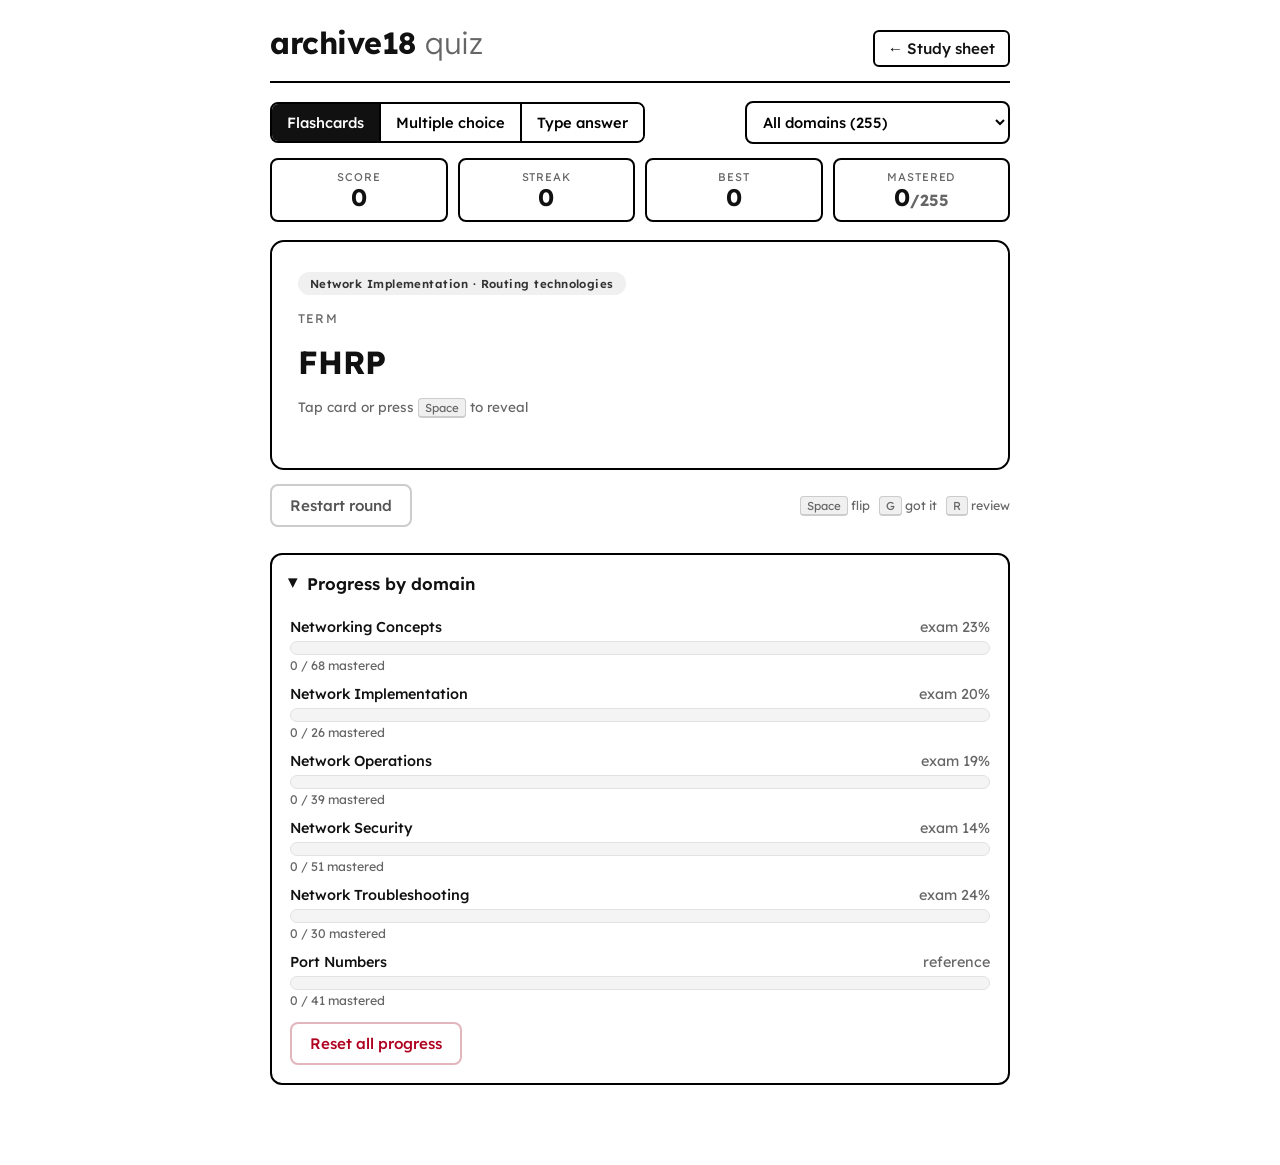
==== quiz.html @ 018c4afa "Rename index.html to quiz.html" ====
<!DOCTYPE html>
<html lang="en">
<head>
<meta charset="UTF-8">
<meta name="viewport" content="width=device-width, initial-scale=1.0">
<link href="https://fonts.googleapis.com/css2?family=Lexend:wght@300;400;500;600;700&display=swap" rel="stylesheet">
<title>archive18 — Quiz</title>
<style>
  :root{
    --ink:#111; --line:#000; --muted:#666; --bg:#fff;
    --good:#1f7a3d; --good-bg:#e8f6ec; --bad:#b00020; --bad-bg:#fdeaec;
    --soft:#f4f4f4; --chip:#f0f0f0;
  }
  *{box-sizing:border-box}
  body,html{margin:0;padding:0;background:var(--bg);color:var(--ink);
    font-family:"Lexend",sans-serif;-webkit-font-smoothing:antialiased}
  a{color:inherit}
  .wrap{max-width:780px;margin:0 auto;padding:24px 20px 80px}

  header{display:flex;align-items:baseline;justify-content:space-between;gap:12px;
    border-bottom:2px solid var(--line);padding-bottom:14px;margin-bottom:18px;flex-wrap:wrap}
  .brand{font-size:1.9rem;font-weight:700;letter-spacing:-.5px}
  .brand span{font-weight:300;color:var(--muted)}
  .study-link{font-size:.95rem;text-decoration:none;border:2px solid var(--line);
    border-radius:6px;padding:7px 13px;font-weight:500;white-space:nowrap;transition:background .15s}
  .study-link:hover{background:var(--soft)}

  .toolbar{display:flex;gap:14px;align-items:center;justify-content:space-between;flex-wrap:wrap;margin-bottom:14px}
  .modes{display:inline-flex;border:2px solid var(--line);border-radius:8px;overflow:hidden}
  .modes button{font-family:inherit;font-size:.92rem;font-weight:500;border:0;background:#fff;
    padding:9px 15px;cursor:pointer;transition:background .15s;border-right:2px solid var(--line)}
  .modes button:last-child{border-right:0}
  .modes button.active{background:var(--ink);color:#fff}
  select{font-family:inherit;font-size:.92rem;padding:9px 12px;border:2px solid var(--line);
    border-radius:8px;background:#fff;cursor:pointer;font-weight:500}

  .stats{display:flex;gap:10px;flex-wrap:wrap;margin-bottom:18px}
  .stat{flex:1;min-width:90px;border:2px solid var(--line);border-radius:8px;padding:10px 12px;text-align:center}
  .stat .lbl{font-size:.7rem;letter-spacing:.08em;text-transform:uppercase;color:var(--muted)}
  .stat .val{font-size:1.5rem;font-weight:700;line-height:1.1}
  .stat .fire{font-size:1.1rem}

  .card{border:2px solid var(--line);border-radius:14px;padding:30px 26px;min-height:230px;
    display:flex;flex-direction:column;gap:16px;position:relative}
  .chip{align-self:flex-start;font-size:.72rem;font-weight:600;letter-spacing:.04em;
    background:var(--chip);border-radius:20px;padding:4px 12px;color:#333}
  .q-label{font-size:.78rem;letter-spacing:.1em;text-transform:uppercase;color:var(--muted)}
  .q-text{font-size:1.5rem;font-weight:600;line-height:1.35}
  .q-text.def{font-size:1.22rem;font-weight:500;line-height:1.5}

  /* flashcard */
  .flash-front{font-size:2rem;font-weight:700;line-height:1.25}
  .flash-hint{font-size:.85rem;color:var(--muted)}
  .flash-back{font-size:1.18rem;line-height:1.55;font-weight:400;border-top:1px dashed #ccc;padding-top:14px}
  .flash-buttons{display:flex;gap:10px;margin-top:6px}

  /* MC */
  .opts{display:flex;flex-direction:column;gap:10px}
  .opt{font-family:inherit;font-size:1.02rem;text-align:left;border:2px solid var(--line);
    background:#fff;border-radius:9px;padding:12px 15px;cursor:pointer;transition:background .12s;
    display:flex;gap:10px;align-items:center;font-weight:500}
  .opt:hover:not(:disabled){background:var(--soft)}
  .opt .key{font-size:.78rem;font-weight:700;border:1.5px solid #bbb;border-radius:5px;
    width:22px;height:22px;display:inline-flex;align-items:center;justify-content:center;flex:none}
  .opt.correct{background:var(--good-bg);border-color:var(--good)}
  .opt.wrong{background:var(--bad-bg);border-color:var(--bad)}
  .opt:disabled{cursor:default}

  /* type */
  .type-row{display:flex;gap:10px;flex-wrap:wrap}
  .type-input{font-family:inherit;font-size:1.1rem;padding:11px 14px;border:2px solid #bbb;
    border-radius:9px;outline:none;flex:1;min-width:200px}
  .type-input:focus{border-color:var(--ink)}
  .type-input.correct{border-color:var(--good);background:var(--good-bg)}
  .type-input.wrong{border-color:var(--bad);background:var(--bad-bg)}

  .feedback{font-size:1.02rem;font-weight:600;min-height:1.3em;line-height:1.4}
  .feedback.good{color:var(--good)}
  .feedback.bad{color:var(--bad)}
  .reveal{font-size:1.02rem;line-height:1.5;background:var(--soft);border-radius:9px;
    padding:12px 14px;font-weight:400}
  .reveal b{font-weight:700}

  .btn{font-family:inherit;font-size:.95rem;font-weight:600;border:2px solid var(--line);
    background:#fff;border-radius:8px;padding:10px 18px;cursor:pointer;transition:background .15s}
  .btn:hover:not(:disabled){background:var(--soft)}
  .btn.primary{background:var(--ink);color:#fff}
  .btn.primary:hover:not(:disabled){background:#333}
  .btn.good{background:var(--good);color:#fff;border-color:var(--good)}
  .btn.bad{background:#fff;color:var(--bad);border-color:var(--bad)}
  .btn:disabled{opacity:.4;cursor:not-allowed}
  .btn.ghost{border-color:#ccc;color:#555;font-weight:500}
  .btn.ghost:hover{background:var(--soft)}
  .btn.danger{color:var(--bad);border-color:#e3b5bc}

  .card-actions{display:flex;gap:10px;align-items:center;margin-top:14px;flex-wrap:wrap}
  .shortcuts{font-size:.78rem;color:var(--muted);margin-left:auto}
  kbd{font-family:inherit;font-size:.72rem;background:var(--chip);border:1px solid #ccc;
    border-bottom-width:2px;border-radius:4px;padding:1px 6px}

  .progress-panel{margin-top:26px;border:2px solid var(--line);border-radius:12px;padding:6px 18px 18px}
  .progress-panel summary{font-weight:600;font-size:1.05rem;cursor:pointer;padding:12px 0;list-style:none}
  .progress-panel summary::-webkit-details-marker{display:none}
  .progress-panel summary::before{content:'▸';margin-right:8px;display:inline-block;transition:transform .2s}
  .progress-panel[open] summary::before{transform:rotate(90deg)}
  .bar-row{margin:12px 0}
  .bar-top{display:flex;justify-content:space-between;font-size:.9rem;margin-bottom:5px}
  .bar-top .nm{font-weight:500}
  .bar-top .wt{color:var(--muted);font-weight:400}
  .bar-track{height:14px;background:var(--soft);border-radius:8px;overflow:hidden;border:1px solid #e2e2e2}
  .bar-fill{height:100%;background:var(--ink);width:0;transition:width .4s ease}
  .bar-fill.done{background:var(--good)}
  .bar-num{font-size:.78rem;color:var(--muted);margin-top:3px}

  .done-screen{text-align:center;padding:20px 0}
  .done-screen .big{font-size:2rem;font-weight:700;margin-bottom:8px}
  .done-screen .sub{color:var(--muted);font-size:1.05rem;margin-bottom:18px}

  @media(max-width:560px){
    .brand{font-size:1.5rem}
    .q-text{font-size:1.25rem}.flash-front{font-size:1.6rem}
    .stat .val{font-size:1.25rem}.shortcuts{display:none}
    .modes button{padding:9px 11px;font-size:.85rem}
  }
</style>
</head>
<body>
<div class="wrap">

  <header>
    <div class="brand">archive18 <span>quiz</span></div>
    <a class="study-link" href="index.html">&larr; Study sheet</a>
  </header>

  <div class="toolbar">
    <div class="modes" id="modes">
      <button data-mode="flash" class="active">Flashcards</button>
      <button data-mode="mc">Multiple choice</button>
      <button data-mode="type">Type answer</button>
    </div>
    <select id="domainFilter" aria-label="Filter by domain"></select>
  </div>

  <div class="stats">
    <div class="stat"><div class="lbl">Score</div><div class="val" id="score">0</div></div>
    <div class="stat"><div class="lbl">Streak</div><div class="val"><span id="streak">0</span> <span class="fire" id="fire"></span></div></div>
    <div class="stat"><div class="lbl">Best</div><div class="val" id="best">0</div></div>
    <div class="stat"><div class="lbl">Mastered</div><div class="val"><span id="masteredCount">0</span><span style="font-size:1rem;color:var(--muted)">/<span id="totalCount">0</span></span></div></div>
  </div>

  <section class="card" id="card"></section>

  <div class="card-actions" id="cardActions">
    <button class="btn primary" id="nextBtn" disabled>Next &rarr;</button>
    <button class="btn ghost" id="restartBtn">Restart round</button>
    <span class="shortcuts" id="shortcuts"></span>
  </div>

  <details class="progress-panel" open>
    <summary>Progress by domain</summary>
    <div id="bars"></div>
    <div style="margin-top:14px"><button class="btn ghost danger" id="resetBtn">Reset all progress</button></div>
  </details>

</div>

<script>
const CARDS = [{"id": 0, "domain": "Networking Concepts", "kind": "term", "front": "Layer 1: Physical layer", "back": "bits in a wire (Hub, Repeater, Network cabling)", "prompt": "bits in a wire (Hub, Repeater, Network cabling)", "answer": "Layer 1: Physical layer", "accept": ["layer 1 physical layer", "physical layer"], "sub": "OSI Model"}, {"id": 1, "domain": "Networking Concepts", "kind": "term", "front": "Layer 2: Data Link", "back": "physical addressing (MAC addresses(48-bit), Bridge, Switch, NIC(Network adapter), ARP, Frames)", "prompt": "physical addressing (MAC addresses(48-bit), Bridge, Switch, NIC(Network adapter), ARP, Frames)", "answer": "Layer 2: Data Link", "accept": ["data link", "layer 2 data link"], "sub": "OSI Model"}, {"id": 2, "domain": "Networking Concepts", "kind": "term", "front": "Layer 3: Network", "back": "path determination (Routers, IP, ICMP, Packets)", "prompt": "path determination (Routers, IP, ICMP, Packets)", "answer": "Layer 3: Network", "accept": ["layer 3 network", "network"], "sub": "OSI Model"}, {"id": 3, "domain": "Networking Concepts", "kind": "term", "front": "Layer 4: Transport", "back": "TCP(Segments) = reliable/connection-oriented, UDP(Datagrams) = fast/connectionless & ports", "prompt": "TCP(Segments) = reliable/connection-oriented, UDP(Datagrams) = fast/connectionless & ports", "answer": "Layer 4: Transport", "accept": ["layer 4 transport", "transport"], "sub": "OSI Model"}, {"id": 4, "domain": "Networking Concepts", "kind": "term", "front": "Layer 5: Session", "back": "managing connections (opening, closing, and maintaining connections)", "prompt": "managing connections (opening, closing, and maintaining connections)", "answer": "Layer 5: Session", "accept": ["layer 5 session", "session"], "sub": "OSI Model"}, {"id": 5, "domain": "Networking Concepts", "kind": "term", "front": "Layer 6: Presentation", "back": "data translation (data compression, and data encryption/decryption)", "prompt": "data translation (data compression, and data encryption/decryption)", "answer": "Layer 6: Presentation", "accept": ["layer 6 presentation", "presentation"], "sub": "OSI Model"}, {"id": 6, "domain": "Networking Concepts", "kind": "term", "front": "Layer 7: Application", "back": "user interface (direct interaction between the end-user and the network & HTTP, FTP, SMTP)", "prompt": "user interface (direct interaction between the end-user and the network & HTTP, FTP, SMTP)", "answer": "Layer 7: Application", "accept": ["application", "layer 7 application"], "sub": "OSI Model"}, {"id": 7, "domain": "Networking Concepts", "kind": "term", "front": "Routers", "back": "connect networks (multilayer switch)", "prompt": "connect networks (multilayer switch)", "answer": "Routers", "accept": ["routers"], "sub": "Networking appliances"}, {"id": 8, "domain": "Networking Concepts", "kind": "term", "front": "Switches", "back": "make networks (use MAC addresses)", "prompt": "make networks (use MAC addresses)", "answer": "Switches", "accept": ["switches"], "sub": "Networking appliances"}, {"id": 9, "domain": "Networking Concepts", "kind": "term", "front": "Hubs", "back": "make networks (no one should be using these today)", "prompt": "make networks (no one should be using these today)", "answer": "Hubs", "accept": ["hubs"], "sub": "Networking appliances"}, {"id": 10, "domain": "Networking Concepts", "kind": "term", "front": "Firewall", "back": "controls ingoing and outgoing traffic based on a set of rules (named after literal firewalls in buildings)", "prompt": "controls ingoing and outgoing traffic based on a set of rules (named after literal firewalls in buildings)", "answer": "Firewall", "accept": ["firewall"], "sub": "Networking appliances"}, {"id": 11, "domain": "Networking Concepts", "kind": "term", "front": "IDS/IPS", "back": "Intrusion Detection System (it just monitors) Intrusion Protection System (actually blocks)", "prompt": "Intrusion Detection System (it just monitors) Intrusion Protection System (actually blocks)", "answer": "IDS/IPS", "accept": ["ids", "ids ips", "ips"], "sub": "Networking appliances"}, {"id": 12, "domain": "Networking Concepts", "kind": "term", "front": "Load Balancer", "back": "dynamically distributes incoming network traffic across multiple servers to prevent any single machine from becoming overwhelmed", "prompt": "dynamically distributes incoming network traffic across multiple servers to prevent any single machine from becoming overwhelmed", "answer": "Load Balancer", "accept": ["load balancer"], "sub": "Networking appliances"}, {"id": 13, "domain": "Networking Concepts", "kind": "term", "front": "Proxies", "back": "gateway between your device and the internet", "prompt": "gateway between your device and the internet", "answer": "Proxies", "accept": ["proxies"], "sub": "Networking appliances"}, {"id": 14, "domain": "Networking Concepts", "kind": "term", "front": "NAS", "back": "Network Attached Storage — file-level storage accessed over a network (SMB/NFS)", "prompt": "Network Attached Storage — file-level storage accessed over a network (SMB/NFS)", "answer": "NAS", "accept": ["nas"], "sub": "Networking appliances"}, {"id": 15, "domain": "Networking Concepts", "kind": "term", "front": "SAN", "back": "Storage Area Network — block-level storage, high speed, expensive, used by servers", "prompt": "Storage Area Network — block-level storage, high speed, expensive, used by servers", "answer": "SAN", "accept": ["san"], "sub": "Networking appliances"}, {"id": 16, "domain": "Networking Concepts", "kind": "term", "front": "NFV", "back": "Network Functions Virtualization (replaces hardware with software)", "prompt": "Network Functions Virtualization (replaces hardware with software)", "answer": "NFV", "accept": ["nfv"], "sub": "Cloud concepts"}, {"id": 17, "domain": "Networking Concepts", "kind": "term", "front": "VPC", "back": "Virtual Private Cloud (private network hosted within a public cloud provider's infrastructure)", "prompt": "Virtual Private Cloud (private network hosted within a public cloud provider's infrastructure)", "answer": "VPC", "accept": ["vpc"], "sub": "Cloud concepts"}, {"id": 18, "domain": "Networking Concepts", "kind": "term", "front": "NSG", "back": "Network Security Group — virtual firewall for cloud computing environments", "prompt": "Network Security Group — virtual firewall for cloud computing environments", "answer": "NSG", "accept": ["nsg"], "sub": "Cloud concepts"}, {"id": 19, "domain": "Networking Concepts", "kind": "term", "front": "Cloud Gateways", "back": "networking devices or virtual services that bridge on-premises infrastructure to cloud environments", "prompt": "networking devices or virtual services that bridge on-premises infrastructure to cloud environments", "answer": "Cloud Gateways", "accept": ["cloud gateways"], "sub": "Cloud concepts"}, {"id": 20, "domain": "Networking Concepts", "kind": "term", "front": "Deployment models (public, private, hybrid)", "back": "where your infrastructure is hosted, who manages it, and who has access to it (public = provider-owned, private = you own it, hybrid = both)", "prompt": "where your infrastructure is hosted, who manages it, and who has access to it (public = provider-owned, private = you own it, hybrid = both)", "answer": "Deployment models (public, private, hybrid)", "accept": ["deployment models", "deployment models public private hybrid", "public private hybrid"], "sub": "Cloud concepts"}, {"id": 21, "domain": "Networking Concepts", "kind": "term", "front": "FTP", "back": "File Transfer Protocol — Layer 7 — TCP ports 20 (data) & 21 (control), unencrypted", "prompt": "File Transfer Protocol — Layer 7 — TCP ports 20 (data) & 21 (control), unencrypted", "answer": "FTP", "accept": ["ftp"], "sub": "Ports and protocols"}, {"id": 22, "domain": "Networking Concepts", "kind": "term", "front": "SFTP", "back": "SSH File Transfer Protocol — Layer 7 — TCP port 22, encrypted file transfer over SSH", "prompt": "SSH File Transfer Protocol — Layer 7 — TCP port 22, encrypted file transfer over SSH", "answer": "SFTP", "accept": ["sftp"], "sub": "Ports and protocols"}, {"id": 23, "domain": "Networking Concepts", "kind": "term", "front": "Unicast", "back": "one-to-one — single sender to single receiver (most normal traffic)", "prompt": "one-to-one — single sender to single receiver (most normal traffic)", "answer": "Unicast", "accept": ["unicast"], "sub": "Traffic types"}, {"id": 24, "domain": "Networking Concepts", "kind": "term", "front": "Multicast", "back": "one-to-many — single sender to a subscribed group (e.g. video streaming)", "prompt": "one-to-many — single sender to a subscribed group (e.g. video streaming)", "answer": "Multicast", "accept": ["multicast"], "sub": "Traffic types"}, {"id": 25, "domain": "Networking Concepts", "kind": "term", "front": "Anycast", "back": "one-to-nearest — packet sent to the closest node in a group (used in DNS/CDN)", "prompt": "one-to-nearest — packet sent to the closest node in a group (used in DNS/CDN)", "answer": "Anycast", "accept": ["anycast"], "sub": "Traffic types"}, {"id": 26, "domain": "Networking Concepts", "kind": "term", "front": "Broadcast", "back": "one-to-all — sent to every device on the network segment (e.g. ARP requests)", "prompt": "one-to-all — sent to every device on the network segment (e.g. ARP requests)", "answer": "Broadcast", "accept": ["broadcast"], "sub": "Traffic types"}, {"id": 27, "domain": "Networking Concepts", "kind": "term", "front": "802.11", "back": "Wi-Fi standard family — a/b/g/n/ac/ax (Wi-Fi 6); defines speeds, frequencies, and modulation", "prompt": "Wi-Fi standard family — a/b/g/n/ac/ax (Wi-Fi 6); defines speeds, frequencies, and modulation", "answer": "802.11", "accept": ["802 11"], "sub": "Transmission media (Wireless)"}, {"id": 28, "domain": "Networking Concepts", "kind": "term", "front": "Cellular", "back": "4G LTE / 5G — wide-area wireless via cell towers; 5G adds mmWave for high speed/low latency", "prompt": "4G LTE / 5G — wide-area wireless via cell towers; 5G adds mmWave for high speed/low latency", "answer": "Cellular", "accept": ["cellular"], "sub": "Transmission media (Wireless)"}, {"id": 29, "domain": "Networking Concepts", "kind": "term", "front": "Satellite", "back": "long-distance wireless via orbiting satellites — high latency (LEO like Starlink is lower latency)", "prompt": "long-distance wireless via orbiting satellites — high latency (LEO like Starlink is lower latency)", "answer": "Satellite", "accept": ["satellite"], "sub": "Transmission media (Wireless)"}, {"id": 30, "domain": "Networking Concepts", "kind": "term", "front": "Fiber", "back": "light pulses through glass/plastic — immune to EMI, very long distances, high speed (SMF = single-mode, MMF = multi-mode)", "prompt": "light pulses through glass/plastic — immune to EMI, very long distances, high speed (SMF = single-mode, MMF = multi-mode)", "answer": "Fiber", "accept": ["fiber"], "sub": "Transmission media (Wired)"}, {"id": 31, "domain": "Networking Concepts", "kind": "term", "front": "Coaxial", "back": "copper core with shielding — used in cable TV/internet (RG-6), BNC connectors", "prompt": "copper core with shielding — used in cable TV/internet (RG-6), BNC connectors", "answer": "Coaxial", "accept": ["coaxial"], "sub": "Transmission media (Wired)"}, {"id": 32, "domain": "Networking Concepts", "kind": "term", "front": "DAC (Direct Attach Copper)", "back": "short copper cable with SFP/QSFP ends — used in datacenters for rack-to-rack, cheaper than fiber for short runs", "prompt": "short copper cable with SFP/QSFP ends — used in datacenters for rack-to-rack, cheaper than fiber for short runs", "answer": "DAC (Direct Attach Copper)", "accept": ["dac", "dac direct attach copper", "direct attach copper"], "sub": "Transmission media (Wired)"}, {"id": 33, "domain": "Networking Concepts", "kind": "term", "front": "SC", "back": "Subscriber Connector — square push-pull fiber connector, older standard", "prompt": "Subscriber Connector — square push-pull fiber connector, older standard", "answer": "SC", "accept": ["sc"], "sub": "Transceivers and connectors"}, {"id": 34, "domain": "Networking Concepts", "kind": "term", "front": "LC", "back": "Lucent Connector — small square snap-in fiber connector, most common in datacenters today", "prompt": "Lucent Connector — small square snap-in fiber connector, most common in datacenters today", "answer": "LC", "accept": ["lc"], "sub": "Transceivers and connectors"}, {"id": 35, "domain": "Networking Concepts", "kind": "term", "front": "ST", "back": "Straight Tip — round bayonet-style fiber connector, older, used in legacy installs", "prompt": "Straight Tip — round bayonet-style fiber connector, older, used in legacy installs", "answer": "ST", "accept": ["st"], "sub": "Transceivers and connectors"}, {"id": 36, "domain": "Networking Concepts", "kind": "term", "front": "MPO", "back": "Multi-fiber Push On — high-density fiber connector, holds 12–24 fibers, used in datacenter trunk cables", "prompt": "Multi-fiber Push On — high-density fiber connector, holds 12–24 fibers, used in datacenter trunk cables", "answer": "MPO", "accept": ["mpo"], "sub": "Transceivers and connectors"}, {"id": 37, "domain": "Networking Concepts", "kind": "term", "front": "RJ11", "back": "4-pin/6-position connector — used for telephone lines (POTS)", "prompt": "4-pin/6-position connector — used for telephone lines (POTS)", "answer": "RJ11", "accept": ["rj11"], "sub": "Transceivers and connectors"}, {"id": 38, "domain": "Networking Concepts", "kind": "term", "front": "RJ45", "back": "8-pin connector — standard Ethernet connector for Cat5e/Cat6/Cat6a", "prompt": "8-pin connector — standard Ethernet connector for Cat5e/Cat6/Cat6a", "answer": "RJ45", "accept": ["rj45"], "sub": "Transceivers and connectors"}, {"id": 39, "domain": "Networking Concepts", "kind": "term", "front": "F-type", "back": "threaded coaxial connector — used for cable TV and broadband coax", "prompt": "threaded coaxial connector — used for cable TV and broadband coax", "answer": "F-type", "accept": ["f type"], "sub": "Transceivers and connectors"}, {"id": 40, "domain": "Networking Concepts", "kind": "term", "front": "BNC", "back": "Bayonet Neill–Concelman — twist-lock coaxial connector, used in older 10BASE2 Ethernet and video", "prompt": "Bayonet Neill–Concelman — twist-lock coaxial connector, used in older 10BASE2 Ethernet and video", "answer": "BNC", "accept": ["bnc"], "sub": "Transceivers and connectors"}, {"id": 41, "domain": "Networking Concepts", "kind": "term", "front": "Mesh", "back": "every node connects to every other node — full mesh = max redundancy, partial mesh = some redundancy", "prompt": "every node connects to every other node — full mesh = max redundancy, partial mesh = some redundancy", "answer": "Mesh", "accept": ["mesh"], "sub": "Network topologies"}, {"id": 42, "domain": "Networking Concepts", "kind": "term", "front": "Hybrid", "back": "combination of two or more topologies (e.g. star + mesh)", "prompt": "combination of two or more topologies (e.g. star + mesh)", "answer": "Hybrid", "accept": ["hybrid"], "sub": "Network topologies"}, {"id": 43, "domain": "Networking Concepts", "kind": "term", "front": "Star/Hub and spoke", "back": "all devices connect to a central hub/switch — most common LAN topology; single point of failure at center", "prompt": "all devices connect to a central hub/switch — most common LAN topology; single point of failure at center", "answer": "Star/Hub and spoke", "accept": ["hub and spoke", "star", "star hub and spoke"], "sub": "Network topologies"}, {"id": 44, "domain": "Networking Concepts", "kind": "term", "front": "Spine and leaf", "back": "datacenter topology — leaf switches connect to all spine switches; any leaf can reach any other in 2 hops", "prompt": "datacenter topology — leaf switches connect to all spine switches; any leaf can reach any other in 2 hops", "answer": "Spine and leaf", "accept": ["spine and leaf"], "sub": "Network topologies"}, {"id": 45, "domain": "Networking Concepts", "kind": "term", "front": "Point-to-point", "back": "direct link between exactly two devices — simplest topology", "prompt": "direct link between exactly two devices — simplest topology", "answer": "Point-to-point", "accept": ["point to point"], "sub": "Network topologies"}, {"id": 46, "domain": "Networking Concepts", "kind": "term", "front": "Three-tier", "back": "enterprise LAN: core (fast backbone) → distribution (routing/policies) → access (end devices)", "prompt": "enterprise LAN: core (fast backbone) → distribution (routing/policies) → access (end devices)", "answer": "Three-tier", "accept": ["three tier"], "sub": "Network topologies"}, {"id": 47, "domain": "Networking Concepts", "kind": "term", "front": "Collapsed core", "back": "two-tier — core and distribution layers merged into one; used in smaller networks", "prompt": "two-tier — core and distribution layers merged into one; used in smaller networks", "answer": "Collapsed core", "accept": ["collapsed core"], "sub": "Network topologies"}, {"id": 48, "domain": "Networking Concepts", "kind": "term", "front": "Public vs. private", "back": "public = routable on internet (assigned by ISP), private = RFC1918 ranges, not routable publicly (requires NAT)", "prompt": "public = routable on internet (assigned by ISP), private = RFC1918 ranges, not routable publicly (requires NAT)", "answer": "Public vs. private", "accept": ["public vs private"], "sub": "IPv4 addressing"}, {"id": 49, "domain": "Networking Concepts", "kind": "term", "front": "APIPA", "back": "Automatic Private IP Addressing — 169.254.0.0/16 — assigned by OS when DHCP fails", "prompt": "Automatic Private IP Addressing — 169.254.0.0/16 — assigned by OS when DHCP fails", "answer": "APIPA", "accept": ["apipa"], "sub": "IPv4 addressing"}, {"id": 50, "domain": "Networking Concepts", "kind": "term", "front": "RFC1918", "back": "private IP ranges: 10.0.0.0/8, 172.16.0.0/12, 192.168.0.0/16", "prompt": "private IP ranges: 10.0.0.0/8, 172.16.0.0/12, 192.168.0.0/16", "answer": "RFC1918", "accept": ["rfc1918"], "sub": "IPv4 addressing"}, {"id": 51, "domain": "Networking Concepts", "kind": "term", "front": "Loopback", "back": "127.0.0.0/8 — traffic sent to itself; 127.0.0.1 is the standard loopback address", "prompt": "127.0.0.0/8 — traffic sent to itself; 127.0.0.1 is the standard loopback address", "answer": "Loopback", "accept": ["loopback"], "sub": "IPv4 addressing"}, {"id": 52, "domain": "Networking Concepts", "kind": "term", "front": "Subnetting (VLSM, CIDR)", "back": "VLSM = variable length subnet masks (different size subnets); CIDR = classless notation like /24 to replace old classful system", "prompt": "VLSM = variable length subnet masks (different size subnets); CIDR = classless notation like /24 to replace old classful system", "answer": "Subnetting (VLSM, CIDR)", "accept": ["subnetting", "subnetting vlsm cidr", "vlsm cidr"], "sub": "IPv4 addressing"}, {"id": 53, "domain": "Networking Concepts", "kind": "term", "front": "Address classes (A, B, C, D, E)", "back": "A: 1-126 (/8), B: 128-191 (/16), C: 192-223 (/24), D: 224-239 (multicast), E: 240-255 (reserved/experimental)", "prompt": "A: 1-126 (/8), B: 128-191 (/16), C: 192-223 (/24), D: 224-239 (multicast), E: 240-255 (reserved/experimental)", "answer": "Address classes (A, B, C, D, E)", "accept": ["a b c d e", "address classes", "address classes a b c d e"], "sub": "IPv4 addressing"}, {"id": 54, "domain": "Networking Concepts", "kind": "term", "front": "SSH", "back": "Secure Shell — TCP port 22 — encrypted remote CLI access, replaces Telnet", "prompt": "Secure Shell — TCP port 22 — encrypted remote CLI access, replaces Telnet", "answer": "SSH", "accept": ["ssh"], "sub": "Additional ports and protocols"}, {"id": 55, "domain": "Networking Concepts", "kind": "term", "front": "Telnet", "back": "TCP port 23 — unencrypted remote CLI access — never use on production, security risk", "prompt": "TCP port 23 — unencrypted remote CLI access — never use on production, security risk", "answer": "Telnet", "accept": ["telnet"], "sub": "Additional ports and protocols"}, {"id": 56, "domain": "Networking Concepts", "kind": "term", "front": "SMTP", "back": "Simple Mail Transfer Protocol — TCP port 25 — sends email between servers", "prompt": "Simple Mail Transfer Protocol — TCP port 25 — sends email between servers", "answer": "SMTP", "accept": ["smtp"], "sub": "Additional ports and protocols"}, {"id": 57, "domain": "Networking Concepts", "kind": "term", "front": "DNS", "back": "Domain Name System — UDP/TCP port 53 — resolves hostnames to IP addresses", "prompt": "Domain Name System — UDP/TCP port 53 — resolves hostnames to IP addresses", "answer": "DNS", "accept": ["dns"], "sub": "Additional ports and protocols"}, {"id": 58, "domain": "Networking Concepts", "kind": "term", "front": "DHCP", "back": "Dynamic Host Configuration Protocol — UDP ports 67/68 — auto-assigns IP, subnet, gateway, DNS to clients", "prompt": "Dynamic Host Configuration Protocol — UDP ports 67/68 — auto-assigns IP, subnet, gateway, DNS to clients", "answer": "DHCP", "accept": ["dhcp"], "sub": "Additional ports and protocols"}, {"id": 59, "domain": "Networking Concepts", "kind": "term", "front": "HTTP", "back": "Hypertext Transfer Protocol — TCP port 80 — unencrypted web traffic", "prompt": "Hypertext Transfer Protocol — TCP port 80 — unencrypted web traffic", "answer": "HTTP", "accept": ["http"], "sub": "Additional ports and protocols"}, {"id": 60, "domain": "Networking Concepts", "kind": "term", "front": "HTTPS", "back": "HTTP Secure — TCP port 443 — HTTP over TLS/SSL, encrypted web traffic", "prompt": "HTTP Secure — TCP port 443 — HTTP over TLS/SSL, encrypted web traffic", "answer": "HTTPS", "accept": ["https"], "sub": "Additional ports and protocols"}, {"id": 61, "domain": "Networking Concepts", "kind": "term", "front": "SNMP", "back": "Simple Network Management Protocol — UDP port 161 — monitors and manages network devices", "prompt": "Simple Network Management Protocol — UDP port 161 — monitors and manages network devices", "answer": "SNMP", "accept": ["snmp"], "sub": "Additional ports and protocols"}, {"id": 62, "domain": "Networking Concepts", "kind": "term", "front": "LDAP", "back": "Lightweight Directory Access Protocol — TCP port 389 — queries directory services (e.g. Active Directory)", "prompt": "Lightweight Directory Access Protocol — TCP port 389 — queries directory services (e.g. Active Directory)", "answer": "LDAP", "accept": ["ldap"], "sub": "Additional ports and protocols"}, {"id": 63, "domain": "Networking Concepts", "kind": "term", "front": "RDP", "back": "Remote Desktop Protocol — TCP port 3389 — Microsoft GUI remote access", "prompt": "Remote Desktop Protocol — TCP port 3389 — Microsoft GUI remote access", "answer": "RDP", "accept": ["rdp"], "sub": "Additional ports and protocols"}, {"id": 64, "domain": "Networking Concepts", "kind": "term", "front": "SIP", "back": "Session Initiation Protocol — TCP/UDP port 5060/5061 — sets up/tears down VoIP calls", "prompt": "Session Initiation Protocol — TCP/UDP port 5060/5061 — sets up/tears down VoIP calls", "answer": "SIP", "accept": ["sip"], "sub": "Additional ports and protocols"}, {"id": 65, "domain": "Networking Concepts", "kind": "term", "front": "SaaS", "back": "Software as a Service — provider manages everything, you just use the app (e.g. Gmail, Office 365)", "prompt": "Software as a Service — provider manages everything, you just use the app (e.g. Gmail, Office 365)", "answer": "SaaS", "accept": ["saas"], "sub": "Additional cloud service models"}, {"id": 66, "domain": "Networking Concepts", "kind": "term", "front": "IaaS", "back": "Infrastructure as a Service — provider gives you VMs/networking/storage, you manage OS and up (e.g. AWS EC2)", "prompt": "Infrastructure as a Service — provider gives you VMs/networking/storage, you manage OS and up (e.g. AWS EC2)", "answer": "IaaS", "accept": ["iaas"], "sub": "Additional cloud service models"}, {"id": 67, "domain": "Networking Concepts", "kind": "term", "front": "PaaS", "back": "Platform as a Service — provider manages OS/runtime, you manage your app and data (e.g. Heroku, Azure App Service)", "prompt": "Platform as a Service — provider manages OS/runtime, you manage your app and data (e.g. Heroku, Azure App Service)", "answer": "PaaS", "accept": ["paas"], "sub": "Additional cloud service models"}, {"id": 68, "domain": "Network Implementation", "kind": "term", "front": "Static routing", "back": "manually configured routes — no overhead, no auto-updates; used for small/simple networks or default routes", "prompt": "manually configured routes — no overhead, no auto-updates; used for small/simple networks or default routes", "answer": "Static routing", "accept": ["static routing"], "sub": "Routing technologies"}, {"id": 69, "domain": "Network Implementation", "kind": "term", "front": "Dynamic routing", "back": "routers exchange routes automatically via protocols (OSPF, BGP, EIGRP) — adapts to topology changes", "prompt": "routers exchange routes automatically via protocols (OSPF, BGP, EIGRP) — adapts to topology changes", "answer": "Dynamic routing", "accept": ["dynamic routing"], "sub": "Routing technologies"}, {"id": 70, "domain": "Network Implementation", "kind": "term", "front": "BGP", "back": "Border Gateway Protocol — path-vector, TCP port 179 — the routing protocol of the internet (between ASes)", "prompt": "Border Gateway Protocol — path-vector, TCP port 179 — the routing protocol of the internet (between ASes)", "answer": "BGP", "accept": ["bgp"], "sub": "Routing technologies"}, {"id": 71, "domain": "Network Implementation", "kind": "term", "front": "EIGRP", "back": "Enhanced Interior Gateway Routing Protocol — Cisco proprietary, hybrid distance-vector, fast convergence", "prompt": "Enhanced Interior Gateway Routing Protocol — Cisco proprietary, hybrid distance-vector, fast convergence", "answer": "EIGRP", "accept": ["eigrp"], "sub": "Routing technologies"}, {"id": 72, "domain": "Network Implementation", "kind": "term", "front": "OSPF", "back": "Open Shortest Path First — link-state IGP — uses Dijkstra algorithm, organized into areas, open standard", "prompt": "Open Shortest Path First — link-state IGP — uses Dijkstra algorithm, organized into areas, open standard", "answer": "OSPF", "accept": ["ospf"], "sub": "Routing technologies"}, {"id": 73, "domain": "Network Implementation", "kind": "term", "front": "NAT", "back": "Network Address Translation — maps private IPs to public IP for outbound internet (hides internal network)", "prompt": "Network Address Translation — maps private IPs to public IP for outbound internet (hides internal network)", "answer": "NAT", "accept": ["nat"], "sub": "Routing technologies"}, {"id": 74, "domain": "Network Implementation", "kind": "term", "front": "PAT", "back": "Port Address Translation — NAT overload; maps many private IPs to one public IP using different ports", "prompt": "Port Address Translation — NAT overload; maps many private IPs to one public IP using different ports", "answer": "PAT", "accept": ["pat"], "sub": "Routing technologies"}, {"id": 75, "domain": "Network Implementation", "kind": "term", "front": "FHRP", "back": "First Hop Redundancy Protocol — provides default gateway redundancy (HSRP, VRRP, GLBP)", "prompt": "First Hop Redundancy Protocol — provides default gateway redundancy (HSRP, VRRP, GLBP)", "answer": "FHRP", "accept": ["fhrp"], "sub": "Routing technologies"}, {"id": 76, "domain": "Network Implementation", "kind": "term", "front": "VIP", "back": "Virtual IP — shared IP address used by FHRP or load balancers; not tied to a single physical device", "prompt": "Virtual IP — shared IP address used by FHRP or load balancers; not tied to a single physical device", "answer": "VIP", "accept": ["vip"], "sub": "Routing technologies"}, {"id": 77, "domain": "Network Implementation", "kind": "term", "front": "Subinterfaces", "back": "logical subdivision of a physical interface — used for router-on-a-stick VLAN routing (e.g. Gi0/0.10)", "prompt": "logical subdivision of a physical interface — used for router-on-a-stick VLAN routing (e.g. Gi0/0.10)", "answer": "Subinterfaces", "accept": ["subinterfaces"], "sub": "Routing technologies"}, {"id": 78, "domain": "Network Implementation", "kind": "term", "front": "VLANs", "back": "Virtual LAN — logically segments a switch into separate broadcast domains without needing separate hardware", "prompt": "Virtual LAN — logically segments a switch into separate broadcast domains without needing separate hardware", "answer": "VLANs", "accept": ["vlans"], "sub": "Switching technologies"}, {"id": 79, "domain": "Network Implementation", "kind": "term", "front": "Interface configuration", "back": "port settings on a switch: speed, duplex, access vs trunk mode, VLAN assignment", "prompt": "port settings on a switch: speed, duplex, access vs trunk mode, VLAN assignment", "answer": "Interface configuration", "accept": ["interface configuration"], "sub": "Switching technologies"}, {"id": 80, "domain": "Network Implementation", "kind": "term", "front": "Spanning tree", "back": "Spanning Tree Protocol — prevents Layer 2 loops by blocking redundant paths (STP, RSTP, MSTP)", "prompt": "Spanning Tree Protocol — prevents Layer 2 loops by blocking redundant paths (STP, RSTP, MSTP)", "answer": "Spanning tree", "accept": ["spanning tree"], "sub": "Switching technologies"}, {"id": 81, "domain": "Network Implementation", "kind": "term", "front": "MTU", "back": "Maximum Transmission Unit — largest packet size allowed on a link; standard Ethernet = 1500 bytes", "prompt": "Maximum Transmission Unit — largest packet size allowed on a link; standard Ethernet = 1500 bytes", "answer": "MTU", "accept": ["mtu"], "sub": "Switching technologies"}, {"id": 82, "domain": "Network Implementation", "kind": "term", "front": "Jumbo frames", "back": "frames larger than 1500 bytes MTU (up to 9000 bytes) — reduces overhead in datacenter/storage traffic", "prompt": "frames larger than 1500 bytes MTU (up to 9000 bytes) — reduces overhead in datacenter/storage traffic", "answer": "Jumbo frames", "accept": ["jumbo frames"], "sub": "Switching technologies"}, {"id": 83, "domain": "Network Implementation", "kind": "term", "front": "Channels", "back": "frequency subdivisions — 2.4GHz has 11 channels (only 1/6/11 non-overlapping), 5GHz has many non-overlapping channels", "prompt": "frequency subdivisions — 2.4GHz has 11 channels (only 1/6/11 non-overlapping), 5GHz has many non-overlapping channels", "answer": "Channels", "accept": ["channels"], "sub": "Wireless"}, {"id": 84, "domain": "Network Implementation", "kind": "term", "front": "Frequency options", "back": "2.4GHz = longer range, slower, more congested; 5GHz = shorter range, faster, less interference; 6GHz = Wi-Fi 6E", "prompt": "2.4GHz = longer range, slower, more congested; 5GHz = shorter range, faster, less interference; 6GHz = Wi-Fi 6E", "answer": "Frequency options", "accept": ["frequency options"], "sub": "Wireless"}, {"id": 85, "domain": "Network Implementation", "kind": "term", "front": "SSID", "back": "Service Set Identifier — the name of the wireless network broadcast by the AP", "prompt": "Service Set Identifier — the name of the wireless network broadcast by the AP", "answer": "SSID", "accept": ["ssid"], "sub": "Wireless"}, {"id": 86, "domain": "Network Implementation", "kind": "term", "front": "Encryption", "back": "WEP (broken), WPA, WPA2 (AES/CCMP — current standard), WPA3 (latest, stronger)", "prompt": "WEP (broken), WPA, WPA2 (AES/CCMP — current standard), WPA3 (latest, stronger)", "answer": "Encryption", "accept": ["encryption"], "sub": "Wireless"}, {"id": 87, "domain": "Network Implementation", "kind": "term", "front": "Guest networks", "back": "isolated SSID/VLAN for untrusted devices — prevents guests from accessing internal LAN", "prompt": "isolated SSID/VLAN for untrusted devices — prevents guests from accessing internal LAN", "answer": "Guest networks", "accept": ["guest networks"], "sub": "Wireless"}, {"id": 88, "domain": "Network Implementation", "kind": "term", "front": "Authentication", "back": "Open, PSK (pre-shared key), 802.1X/EAP (enterprise — uses RADIUS for per-user auth)", "prompt": "Open, PSK (pre-shared key), 802.1X/EAP (enterprise — uses RADIUS for per-user auth)", "answer": "Authentication", "accept": ["authentication"], "sub": "Wireless"}, {"id": 89, "domain": "Network Implementation", "kind": "term", "front": "Antennas", "back": "omnidirectional = radiates in all directions; directional (Yagi, parabolic) = focused beam for long range", "prompt": "omnidirectional = radiates in all directions; directional (Yagi, parabolic) = focused beam for long range", "answer": "Antennas", "accept": ["antennas"], "sub": "Wireless"}, {"id": 90, "domain": "Network Implementation", "kind": "term", "front": "Access points", "back": "Access Point — provides wireless connectivity to wired network; can be standalone, controller-based, or cloud-managed", "prompt": "Access Point — provides wireless connectivity to wired network; can be standalone, controller-based, or cloud-managed", "answer": "Access points", "accept": ["access points"], "sub": "Wireless"}, {"id": 91, "domain": "Network Implementation", "kind": "term", "front": "Installation implications", "back": "cable routing, conduit, patch panels, cable management, labeling, distance limits per standard", "prompt": "cable routing, conduit, patch panels, cable management, labeling, distance limits per standard", "answer": "Installation implications", "accept": ["installation implications"], "sub": "Physical installations"}, {"id": 92, "domain": "Network Implementation", "kind": "term", "front": "Power considerations", "back": "UPS for power redundancy, PoE for powering devices over Ethernet (switches must support PoE budget)", "prompt": "UPS for power redundancy, PoE for powering devices over Ethernet (switches must support PoE budget)", "answer": "Power considerations", "accept": ["power considerations"], "sub": "Physical installations"}, {"id": 93, "domain": "Network Implementation", "kind": "term", "front": "Environmental factors", "back": "temperature, humidity, dust, EMI — datacenters use HVAC, raised floors, hot/cold aisle containment", "prompt": "temperature, humidity, dust, EMI — datacenters use HVAC, raised floors, hot/cold aisle containment", "answer": "Environmental factors", "accept": ["environmental factors"], "sub": "Physical installations"}, {"id": 94, "domain": "Network Operations", "kind": "term", "front": "Physical vs. logical diagrams", "back": "physical = actual device locations and cable runs; logical = IP addressing, VLANs, routing paths", "prompt": "physical = actual device locations and cable runs; logical = IP addressing, VLANs, routing paths", "answer": "Physical vs. logical diagrams", "accept": ["physical vs logical diagrams"], "sub": "Documentation"}, {"id": 95, "domain": "Network Operations", "kind": "term", "front": "Rack diagrams", "back": "diagram of equipment mounted in a rack — shows U positions, power draw, cable management", "prompt": "diagram of equipment mounted in a rack — shows U positions, power draw, cable management", "answer": "Rack diagrams", "accept": ["rack diagrams"], "sub": "Documentation"}, {"id": 96, "domain": "Network Operations", "kind": "term", "front": "Cable maps", "back": "documents which cable connects which ports — essential for troubleshooting", "prompt": "documents which cable connects which ports — essential for troubleshooting", "answer": "Cable maps", "accept": ["cable maps"], "sub": "Documentation"}, {"id": 97, "domain": "Network Operations", "kind": "term", "front": "Asset inventory", "back": "list of all hardware/software with serial numbers, location, owner, warranty info", "prompt": "list of all hardware/software with serial numbers, location, owner, warranty info", "answer": "Asset inventory", "accept": ["asset inventory"], "sub": "Documentation"}, {"id": 98, "domain": "Network Operations", "kind": "term", "front": "IPAM", "back": "IP Address Management — tracks allocation of IP space, subnets, and assignments", "prompt": "IP Address Management — tracks allocation of IP space, subnets, and assignments", "answer": "IPAM", "accept": ["ipam"], "sub": "Documentation"}, {"id": 99, "domain": "Network Operations", "kind": "term", "front": "SLA", "back": "Service Level Agreement — defines uptime guarantees, response times, and penalties between provider and customer", "prompt": "Service Level Agreement — defines uptime guarantees, response times, and penalties between provider and customer", "answer": "SLA", "accept": ["sla"], "sub": "Documentation"}, {"id": 100, "domain": "Network Operations", "kind": "term", "front": "Wireless surveys", "back": "maps wireless signal coverage, interference, and AP placement in a physical space", "prompt": "maps wireless signal coverage, interference, and AP placement in a physical space", "answer": "Wireless surveys", "accept": ["wireless surveys"], "sub": "Documentation"}, {"id": 101, "domain": "Network Operations", "kind": "term", "front": "EOL (End of Life)", "back": "End of Life — vendor stops selling the product; still supported for a period", "prompt": "End of Life — vendor stops selling the product; still supported for a period", "answer": "EOL (End of Life)", "accept": ["end of life", "eol", "eol end of life"], "sub": "Life-cycle management"}, {"id": 102, "domain": "Network Operations", "kind": "term", "front": "EOS (End of Support)", "back": "End of Support — vendor stops patches and support; security risk to keep running", "prompt": "End of Support — vendor stops patches and support; security risk to keep running", "answer": "EOS (End of Support)", "accept": ["end of support", "eos", "eos end of support"], "sub": "Life-cycle management"}, {"id": 103, "domain": "Network Operations", "kind": "term", "front": "Software management", "back": "patch management, firmware updates, version control, testing before deployment", "prompt": "patch management, firmware updates, version control, testing before deployment", "answer": "Software management", "accept": ["software management"], "sub": "Life-cycle management"}, {"id": 104, "domain": "Network Operations", "kind": "term", "front": "Decommissioning", "back": "secure disposal of hardware — wipe drives, remove from inventory, document", "prompt": "secure disposal of hardware — wipe drives, remove from inventory, document", "answer": "Decommissioning", "accept": ["decommissioning"], "sub": "Life-cycle management"}, {"id": 105, "domain": "Network Operations", "kind": "term", "front": "Request process tracking", "back": "formal process: submit change request → review/approve → implement → verify → document; prevents unplanned outages", "prompt": "formal process: submit change request → review/approve → implement → verify → document; prevents unplanned outages", "answer": "Request process tracking", "accept": ["request process tracking"], "sub": "Change management"}, {"id": 106, "domain": "Network Operations", "kind": "term", "front": "Production configuration", "back": "live running config on a device — what is currently active", "prompt": "live running config on a device — what is currently active", "answer": "Production configuration", "accept": ["production configuration"], "sub": "Configuration management"}, {"id": 107, "domain": "Network Operations", "kind": "term", "front": "Backup configuration", "back": "saved copy of config — used to restore after failure or mistake", "prompt": "saved copy of config — used to restore after failure or mistake", "answer": "Backup configuration", "accept": ["backup configuration"], "sub": "Configuration management"}, {"id": 108, "domain": "Network Operations", "kind": "term", "front": "Baseline configuration", "back": "known-good standard config — used to compare against and detect drift", "prompt": "known-good standard config — used to compare against and detect drift", "answer": "Baseline configuration", "accept": ["baseline configuration"], "sub": "Configuration management"}, {"id": 109, "domain": "Network Operations", "kind": "term", "front": "SNMP", "back": "polls or receives traps from devices — v1/v2c (community string), v3 (encrypted + authenticated)", "prompt": "polls or receives traps from devices — v1/v2c (community string), v3 (encrypted + authenticated)", "answer": "SNMP", "accept": ["snmp"], "sub": "Network monitoring"}, {"id": 110, "domain": "Network Operations", "kind": "term", "front": "Flow data", "back": "NetFlow/sFlow/IPFIX — summarizes traffic flows (src/dst IP, port, bytes) for traffic analysis", "prompt": "NetFlow/sFlow/IPFIX — summarizes traffic flows (src/dst IP, port, bytes) for traffic analysis", "answer": "Flow data", "accept": ["flow data"], "sub": "Network monitoring"}, {"id": 111, "domain": "Network Operations", "kind": "term", "front": "Packet capture", "back": "full packet capture — tools like Wireshark; captures all traffic on a segment for deep analysis", "prompt": "full packet capture — tools like Wireshark; captures all traffic on a segment for deep analysis", "answer": "Packet capture", "accept": ["packet capture"], "sub": "Network monitoring"}, {"id": 112, "domain": "Network Operations", "kind": "term", "front": "Baseline metrics", "back": "normal traffic/performance metrics — used to identify anomalies or degradation", "prompt": "normal traffic/performance metrics — used to identify anomalies or degradation", "answer": "Baseline metrics", "accept": ["baseline metrics"], "sub": "Network monitoring"}, {"id": 113, "domain": "Network Operations", "kind": "term", "front": "Log aggregation", "back": "Syslog, SIEM — centralizes logs from multiple devices for correlation and alerting", "prompt": "Syslog, SIEM — centralizes logs from multiple devices for correlation and alerting", "answer": "Log aggregation", "accept": ["log aggregation"], "sub": "Network monitoring"}, {"id": 114, "domain": "Network Operations", "kind": "term", "front": "API integration", "back": "using REST APIs to pull data from devices/platforms instead of SNMP (modern network management)", "prompt": "using REST APIs to pull data from devices/platforms instead of SNMP (modern network management)", "answer": "API integration", "accept": ["api integration"], "sub": "Network monitoring"}, {"id": 115, "domain": "Network Operations", "kind": "term", "front": "Port mirroring", "back": "SPAN port — copies traffic from one port to another for monitoring without interrupting flow", "prompt": "SPAN port — copies traffic from one port to another for monitoring without interrupting flow", "answer": "Port mirroring", "accept": ["port mirroring"], "sub": "Network monitoring"}, {"id": 116, "domain": "Network Operations", "kind": "term", "front": "RPO (Recovery Point Objective)", "back": "Recovery Point Objective — max acceptable data loss measured in time (e.g. 1hr RPO = backups every hour)", "prompt": "Recovery Point Objective — max acceptable data loss measured in time (e.g. 1hr RPO = backups every hour)", "answer": "RPO (Recovery Point Objective)", "accept": ["recovery point objective", "rpo", "rpo recovery point objective"], "sub": "Disaster recovery"}, {"id": 117, "domain": "Network Operations", "kind": "term", "front": "RTO (Recovery Time Objective)", "back": "Recovery Time Objective — max acceptable downtime before systems must be restored", "prompt": "Recovery Time Objective — max acceptable downtime before systems must be restored", "answer": "RTO (Recovery Time Objective)", "accept": ["recovery time objective", "rto", "rto recovery time objective"], "sub": "Disaster recovery"}, {"id": 118, "domain": "Network Operations", "kind": "term", "front": "MTTR (Mean Time To Repair)", "back": "Mean Time To Repair — average time to fix a failed component", "prompt": "Mean Time To Repair — average time to fix a failed component", "answer": "MTTR (Mean Time To Repair)", "accept": ["mean time to repair", "mttr", "mttr mean time to repair"], "sub": "Disaster recovery"}, {"id": 119, "domain": "Network Operations", "kind": "term", "front": "MTBF (Mean Time Between Failures)", "back": "Mean Time Between Failures — average time a component runs before failing; higher = more reliable", "prompt": "Mean Time Between Failures — average time a component runs before failing; higher = more reliable", "answer": "MTBF (Mean Time Between Failures)", "accept": ["mean time between failures", "mtbf", "mtbf mean time between failures"], "sub": "Disaster recovery"}, {"id": 120, "domain": "Network Operations", "kind": "term", "front": "Cold/warm/hot sites", "back": "cold = empty facility (slowest recovery); warm = partial equipment ready; hot = fully running mirror (fastest recovery)", "prompt": "cold = empty facility (slowest recovery); warm = partial equipment ready; hot = fully running mirror (fastest recovery)", "answer": "Cold/warm/hot sites", "accept": ["cold", "cold warm hot sites", "hot sites", "warm"], "sub": "Disaster recovery"}, {"id": 121, "domain": "Network Operations", "kind": "term", "front": "Active-active/passive", "back": "active-active = both sites handle traffic simultaneously; active-passive = standby takes over only on failure", "prompt": "active-active = both sites handle traffic simultaneously; active-passive = standby takes over only on failure", "answer": "Active-active/passive", "accept": ["active active", "active active passive", "passive"], "sub": "Disaster recovery"}, {"id": 122, "domain": "Network Operations", "kind": "term", "front": "DHCP", "back": "Dynamic Host Configuration Protocol — auto-assigns IP/mask/gateway/DNS to clients (DORA process)", "prompt": "Dynamic Host Configuration Protocol — auto-assigns IP/mask/gateway/DNS to clients (DORA process)", "answer": "DHCP", "accept": ["dhcp"], "sub": "Network services"}, {"id": 123, "domain": "Network Operations", "kind": "term", "front": "SLAAC", "back": "Stateless Address Autoconfiguration — IPv6 feature; devices configure their own IP from router prefix without DHCP", "prompt": "Stateless Address Autoconfiguration — IPv6 feature; devices configure their own IP from router prefix without DHCP", "answer": "SLAAC", "accept": ["slaac"], "sub": "Network services"}, {"id": 124, "domain": "Network Operations", "kind": "term", "front": "DNS", "back": "Domain Name System — resolves FQDNs to IPs; records: A, AAAA, CNAME, MX, PTR, NS, TXT", "prompt": "Domain Name System — resolves FQDNs to IPs; records: A, AAAA, CNAME, MX, PTR, NS, TXT", "answer": "DNS", "accept": ["dns"], "sub": "Network services"}, {"id": 125, "domain": "Network Operations", "kind": "term", "front": "NTP", "back": "Network Time Protocol — UDP port 123 — synchronizes clocks; uses stratum hierarchy (stratum 0 = atomic clock)", "prompt": "Network Time Protocol — UDP port 123 — synchronizes clocks; uses stratum hierarchy (stratum 0 = atomic clock)", "answer": "NTP", "accept": ["ntp"], "sub": "Network services"}, {"id": 126, "domain": "Network Operations", "kind": "term", "front": "PTP", "back": "Precision Time Protocol (IEEE 1588) — sub-microsecond time sync; used in finance, telecom, industrial", "prompt": "Precision Time Protocol (IEEE 1588) — sub-microsecond time sync; used in finance, telecom, industrial", "answer": "PTP", "accept": ["ptp"], "sub": "Network services"}, {"id": 127, "domain": "Network Operations", "kind": "term", "front": "NTS", "back": "Network Time Security — NTP with authenticated/encrypted time sync (modern replacement for plain NTP)", "prompt": "Network Time Security — NTP with authenticated/encrypted time sync (modern replacement for plain NTP)", "answer": "NTS", "accept": ["nts"], "sub": "Network services"}, {"id": 128, "domain": "Network Operations", "kind": "term", "front": "VPNs", "back": "Virtual Private Network — encrypted tunnel over public internet; site-to-site or remote access (SSL/IPSec)", "prompt": "Virtual Private Network — encrypted tunnel over public internet; site-to-site or remote access (SSL/IPSec)", "answer": "VPNs", "accept": ["vpns"], "sub": "Access and management"}, {"id": 129, "domain": "Network Operations", "kind": "term", "front": "SSH", "back": "Secure Shell — TCP 22 — encrypted CLI management of network devices, replaces Telnet", "prompt": "Secure Shell — TCP 22 — encrypted CLI management of network devices, replaces Telnet", "answer": "SSH", "accept": ["ssh"], "sub": "Access and management"}, {"id": 130, "domain": "Network Operations", "kind": "term", "front": "GUI", "back": "Graphical UI for managing devices — web-based (HTTPS), easier but less powerful than CLI", "prompt": "Graphical UI for managing devices — web-based (HTTPS), easier but less powerful than CLI", "answer": "GUI", "accept": ["gui"], "sub": "Access and management"}, {"id": 131, "domain": "Network Operations", "kind": "term", "front": "API", "back": "REST/NETCONF/RESTCONF — programmatic device management for automation", "prompt": "REST/NETCONF/RESTCONF — programmatic device management for automation", "answer": "API", "accept": ["api"], "sub": "Access and management"}, {"id": 132, "domain": "Network Operations", "kind": "term", "front": "Console", "back": "out-of-band access via physical serial/console port — used when network access is unavailable", "prompt": "out-of-band access via physical serial/console port — used when network access is unavailable", "answer": "Console", "accept": ["console"], "sub": "Access and management"}, {"id": 133, "domain": "Network Security", "kind": "term", "front": "Encryption (data in transit/rest)", "back": "in transit = TLS/IPSec protects data moving over network; at rest = encrypted storage (AES)", "prompt": "in transit = TLS/IPSec protects data moving over network; at rest = encrypted storage (AES)", "answer": "Encryption (data in transit/rest)", "accept": ["data in transit", "data in transit rest", "encryption", "encryption data in transit", "encryption data in transit rest", "rest"], "sub": "Logical security"}, {"id": 134, "domain": "Network Security", "kind": "term", "front": "PKI", "back": "Public Key Infrastructure — manages digital certificates and CA hierarchy for encryption/identity", "prompt": "Public Key Infrastructure — manages digital certificates and CA hierarchy for encryption/identity", "answer": "PKI", "accept": ["pki"], "sub": "Logical security"}, {"id": 135, "domain": "Network Security", "kind": "term", "front": "IAM", "back": "Identity and Access Management — controls who can access what resources (users, roles, policies)", "prompt": "Identity and Access Management — controls who can access what resources (users, roles, policies)", "answer": "IAM", "accept": ["iam"], "sub": "Logical security"}, {"id": 136, "domain": "Network Security", "kind": "term", "front": "MFA", "back": "Multi-Factor Authentication — requires 2+ of: something you know, have, or are", "prompt": "Multi-Factor Authentication — requires 2+ of: something you know, have, or are", "answer": "MFA", "accept": ["mfa"], "sub": "Logical security"}, {"id": 137, "domain": "Network Security", "kind": "term", "front": "SSO", "back": "Single Sign-On — authenticate once, access multiple systems (uses SAML, OAuth, OIDC)", "prompt": "Single Sign-On — authenticate once, access multiple systems (uses SAML, OAuth, OIDC)", "answer": "SSO", "accept": ["sso"], "sub": "Logical security"}, {"id": 138, "domain": "Network Security", "kind": "term", "front": "RADIUS", "back": "Remote Authentication Dial-In User Service — UDP 1812/1813 — centralized AAA for network access (802.1X)", "prompt": "Remote Authentication Dial-In User Service — UDP 1812/1813 — centralized AAA for network access (802.1X)", "answer": "RADIUS", "accept": ["radius"], "sub": "Logical security"}, {"id": 139, "domain": "Network Security", "kind": "term", "front": "LDAP", "back": "Lightweight Directory Access Protocol — queries user/device directory (Active Directory uses LDAP)", "prompt": "Lightweight Directory Access Protocol — queries user/device directory (Active Directory uses LDAP)", "answer": "LDAP", "accept": ["ldap"], "sub": "Logical security"}, {"id": 140, "domain": "Network Security", "kind": "term", "front": "SAML", "back": "Security Assertion Markup Language — XML-based SSO standard; passes auth between identity provider and service", "prompt": "Security Assertion Markup Language — XML-based SSO standard; passes auth between identity provider and service", "answer": "SAML", "accept": ["saml"], "sub": "Logical security"}, {"id": 141, "domain": "Network Security", "kind": "term", "front": "TACACS+", "back": "TACACS+ — TCP 49 — Cisco AAA protocol; separates Authentication, Authorization, Accounting (more granular than RADIUS)", "prompt": "TACACS+ — TCP 49 — Cisco AAA protocol; separates Authentication, Authorization, Accounting (more granular than RADIUS)", "answer": "TACACS+", "accept": ["tacacs"], "sub": "Logical security"}, {"id": 142, "domain": "Network Security", "kind": "term", "front": "Time-based authentication", "back": "TOTP/HOTP — time-based one-time passwords (like Google Authenticator); valid for ~30 seconds", "prompt": "TOTP/HOTP — time-based one-time passwords (like Google Authenticator); valid for ~30 seconds", "answer": "Time-based authentication", "accept": ["time based authentication"], "sub": "Logical security"}, {"id": 143, "domain": "Network Security", "kind": "term", "front": "Least privilege", "back": "users/systems get only minimum permissions needed — limits blast radius of a compromise", "prompt": "users/systems get only minimum permissions needed — limits blast radius of a compromise", "answer": "Least privilege", "accept": ["least privilege"], "sub": "Logical security"}, {"id": 144, "domain": "Network Security", "kind": "term", "front": "Role-based access control", "back": "Role-Based Access Control — permissions assigned to roles, users assigned to roles (not direct assignment)", "prompt": "Role-Based Access Control — permissions assigned to roles, users assigned to roles (not direct assignment)", "answer": "Role-based access control", "accept": ["role based access control"], "sub": "Logical security"}, {"id": 145, "domain": "Network Security", "kind": "term", "front": "Geofencing", "back": "restricts access based on physical location using GPS/IP — can block logins outside a defined area", "prompt": "restricts access based on physical location using GPS/IP — can block logins outside a defined area", "answer": "Geofencing", "accept": ["geofencing"], "sub": "Logical security"}, {"id": 146, "domain": "Network Security", "kind": "term", "front": "Cameras", "back": "CCTV/IP cameras — deters and records physical access; part of layered security", "prompt": "CCTV/IP cameras — deters and records physical access; part of layered security", "answer": "Cameras", "accept": ["cameras"], "sub": "Physical security"}, {"id": 147, "domain": "Network Security", "kind": "term", "front": "Locks", "back": "physical locks on server rooms, racks, and cable closets — first line of physical defense", "prompt": "physical locks on server rooms, racks, and cable closets — first line of physical defense", "answer": "Locks", "accept": ["locks"], "sub": "Physical security"}, {"id": 148, "domain": "Network Security", "kind": "term", "front": "Honeypot", "back": "fake system designed to attract and detect attackers — gathers intel on attack techniques", "prompt": "fake system designed to attract and detect attackers — gathers intel on attack techniques", "answer": "Honeypot", "accept": ["honeypot"], "sub": "Deception technologies"}, {"id": 149, "domain": "Network Security", "kind": "term", "front": "Honeynet", "back": "network of honeypots — simulates an entire environment to study attacker behavior", "prompt": "network of honeypots — simulates an entire environment to study attacker behavior", "answer": "Honeynet", "accept": ["honeynet"], "sub": "Deception technologies"}, {"id": 150, "domain": "Network Security", "kind": "term", "front": "Risk", "back": "likelihood × impact — probability that a threat will exploit a vulnerability and cause harm", "prompt": "likelihood × impact — probability that a threat will exploit a vulnerability and cause harm", "answer": "Risk", "accept": ["risk"], "sub": "Security terminology"}, {"id": 151, "domain": "Network Security", "kind": "term", "front": "Vulnerability", "back": "weakness in a system that can be exploited (unpatched software, misconfiguration)", "prompt": "weakness in a system that can be exploited (unpatched software, misconfiguration)", "answer": "Vulnerability", "accept": ["vulnerability"], "sub": "Security terminology"}, {"id": 152, "domain": "Network Security", "kind": "term", "front": "Exploit", "back": "code or technique that takes advantage of a vulnerability to cause unintended behavior", "prompt": "code or technique that takes advantage of a vulnerability to cause unintended behavior", "answer": "Exploit", "accept": ["exploit"], "sub": "Security terminology"}, {"id": 153, "domain": "Network Security", "kind": "term", "front": "Threat", "back": "potential cause of harm — could be a person, event, or circumstance", "prompt": "potential cause of harm — could be a person, event, or circumstance", "answer": "Threat", "accept": ["threat"], "sub": "Security terminology"}, {"id": 154, "domain": "Network Security", "kind": "term", "front": "CIA Triad", "back": "Confidentiality (only authorized access), Integrity (data not tampered), Availability (systems accessible when needed)", "prompt": "Confidentiality (only authorized access), Integrity (data not tampered), Availability (systems accessible when needed)", "answer": "CIA Triad", "accept": ["cia triad"], "sub": "Security terminology"}, {"id": 155, "domain": "Network Security", "kind": "term", "front": "Data locality", "back": "laws requiring data to be stored/processed within specific geographic borders", "prompt": "laws requiring data to be stored/processed within specific geographic borders", "answer": "Data locality", "accept": ["data locality"], "sub": "Audits and compliance"}, {"id": 156, "domain": "Network Security", "kind": "term", "front": "PCI DSS", "back": "Payment Card Industry Data Security Standard — required for orgs handling credit card data", "prompt": "Payment Card Industry Data Security Standard — required for orgs handling credit card data", "answer": "PCI DSS", "accept": ["pci dss"], "sub": "Audits and compliance"}, {"id": 157, "domain": "Network Security", "kind": "term", "front": "GDPR", "back": "General Data Protection Regulation — EU law governing personal data collection, processing, and rights", "prompt": "General Data Protection Regulation — EU law governing personal data collection, processing, and rights", "answer": "GDPR", "accept": ["gdpr"], "sub": "Audits and compliance"}, {"id": 158, "domain": "Network Security", "kind": "term", "front": "IoT", "back": "Internet of Things — consumer devices (cameras, thermostats); isolate on separate VLAN due to weak security", "prompt": "Internet of Things — consumer devices (cameras, thermostats); isolate on separate VLAN due to weak security", "answer": "IoT", "accept": ["iot"], "sub": "Network segmentation"}, {"id": 159, "domain": "Network Security", "kind": "term", "front": "IIoT", "back": "Industrial IoT — factory/industrial sensors and controllers; high security/availability requirements", "prompt": "Industrial IoT — factory/industrial sensors and controllers; high security/availability requirements", "answer": "IIoT", "accept": ["iiot"], "sub": "Network segmentation"}, {"id": 160, "domain": "Network Security", "kind": "term", "front": "SCADA", "back": "Supervisory Control and Data Acquisition — monitors/controls industrial systems (power, water); air-gap when possible", "prompt": "Supervisory Control and Data Acquisition — monitors/controls industrial systems (power, water); air-gap when possible", "answer": "SCADA", "accept": ["scada"], "sub": "Network segmentation"}, {"id": 161, "domain": "Network Security", "kind": "term", "front": "ICS", "back": "Industrial Control Systems — broad term for systems controlling physical processes (includes SCADA, PLC, DCS)", "prompt": "Industrial Control Systems — broad term for systems controlling physical processes (includes SCADA, PLC, DCS)", "answer": "ICS", "accept": ["ics"], "sub": "Network segmentation"}, {"id": 162, "domain": "Network Security", "kind": "term", "front": "OT", "back": "Operational Technology — hardware/software that controls physical devices; traditionally isolated from IT", "prompt": "Operational Technology — hardware/software that controls physical devices; traditionally isolated from IT", "answer": "OT", "accept": ["ot"], "sub": "Network segmentation"}, {"id": 163, "domain": "Network Security", "kind": "term", "front": "Guest", "back": "isolated network segment for visitors — internet access only, no access to internal LAN", "prompt": "isolated network segment for visitors — internet access only, no access to internal LAN", "answer": "Guest", "accept": ["guest"], "sub": "Network segmentation"}, {"id": 164, "domain": "Network Security", "kind": "term", "front": "BYOD", "back": "Bring Your Own Device — personal devices on corporate network; requires MDM/NAC to enforce policy", "prompt": "Bring Your Own Device — personal devices on corporate network; requires MDM/NAC to enforce policy", "answer": "BYOD", "accept": ["byod"], "sub": "Network segmentation"}, {"id": 165, "domain": "Network Security", "kind": "term", "front": "DoS/DDoS", "back": "Denial of Service / Distributed DoS — floods target with traffic to exhaust resources and take it offline", "prompt": "Denial of Service / Distributed DoS — floods target with traffic to exhaust resources and take it offline", "answer": "DoS/DDoS", "accept": ["ddos", "dos", "dos ddos"], "sub": "Types of attacks"}, {"id": 166, "domain": "Network Security", "kind": "term", "front": "VLAN hopping", "back": "attacker sends 802.1Q tagged frames to jump between VLANs — prevented by disabling DTP and using dedicated native VLAN", "prompt": "attacker sends 802.1Q tagged frames to jump between VLANs — prevented by disabling DTP and using dedicated native VLAN", "answer": "VLAN hopping", "accept": ["vlan hopping"], "sub": "Types of attacks"}, {"id": 167, "domain": "Network Security", "kind": "term", "front": "MAC flooding", "back": "floods a switch CAM table with fake MACs — switch fails open and broadcasts all traffic (like a hub)", "prompt": "floods a switch CAM table with fake MACs — switch fails open and broadcasts all traffic (like a hub)", "answer": "MAC flooding", "accept": ["mac flooding"], "sub": "Types of attacks"}, {"id": 168, "domain": "Network Security", "kind": "term", "front": "ARP poisoning/spoofing", "back": "attacker sends fake ARP replies linking their MAC to another IP — enables MitM attacks", "prompt": "attacker sends fake ARP replies linking their MAC to another IP — enables MitM attacks", "answer": "ARP poisoning/spoofing", "accept": ["arp poisoning", "arp poisoning spoofing", "spoofing"], "sub": "Types of attacks"}, {"id": 169, "domain": "Network Security", "kind": "term", "front": "DNS poisoning/spoofing", "back": "attacker corrupts DNS cache with false records — redirects users to malicious sites", "prompt": "attacker corrupts DNS cache with false records — redirects users to malicious sites", "answer": "DNS poisoning/spoofing", "accept": ["dns poisoning", "dns poisoning spoofing", "spoofing"], "sub": "Types of attacks"}, {"id": 170, "domain": "Network Security", "kind": "term", "front": "Rogue devices/services", "back": "unauthorized device/service on network (rogue DHCP, rogue AP) — can intercept or disrupt traffic", "prompt": "unauthorized device/service on network (rogue DHCP, rogue AP) — can intercept or disrupt traffic", "answer": "Rogue devices/services", "accept": ["rogue devices", "rogue devices services", "services"], "sub": "Types of attacks"}, {"id": 171, "domain": "Network Security", "kind": "term", "front": "Evil twin", "back": "attacker sets up fake AP with same SSID — clients connect thinking it is legit, traffic intercepted", "prompt": "attacker sets up fake AP with same SSID — clients connect thinking it is legit, traffic intercepted", "answer": "Evil twin", "accept": ["evil twin"], "sub": "Types of attacks"}, {"id": 172, "domain": "Network Security", "kind": "term", "front": "On-path attack", "back": "formerly MitM — attacker positions between two parties, intercepts and potentially alters traffic", "prompt": "formerly MitM — attacker positions between two parties, intercepts and potentially alters traffic", "answer": "On-path attack", "accept": ["on path attack"], "sub": "Types of attacks"}, {"id": 173, "domain": "Network Security", "kind": "term", "front": "Phishing", "back": "social engineering via email/SMS — tricks users into revealing credentials or installing malware", "prompt": "social engineering via email/SMS — tricks users into revealing credentials or installing malware", "answer": "Phishing", "accept": ["phishing"], "sub": "Types of attacks"}, {"id": 174, "domain": "Network Security", "kind": "term", "front": "Dumpster diving", "back": "physically searching discarded materials for sensitive info (passwords, network diagrams)", "prompt": "physically searching discarded materials for sensitive info (passwords, network diagrams)", "answer": "Dumpster diving", "accept": ["dumpster diving"], "sub": "Types of attacks"}, {"id": 175, "domain": "Network Security", "kind": "term", "front": "Shoulder surfing", "back": "physically observing someone entering credentials or sensitive info", "prompt": "physically observing someone entering credentials or sensitive info", "answer": "Shoulder surfing", "accept": ["shoulder surfing"], "sub": "Types of attacks"}, {"id": 176, "domain": "Network Security", "kind": "term", "front": "Tailgating", "back": "following an authorized person through a secured door without using own credentials", "prompt": "following an authorized person through a secured door without using own credentials", "answer": "Tailgating", "accept": ["tailgating"], "sub": "Types of attacks"}, {"id": 177, "domain": "Network Security", "kind": "term", "front": "Device hardening", "back": "reduce attack surface: disable unused ports/services, change defaults, patch, enable logging", "prompt": "reduce attack surface: disable unused ports/services, change defaults, patch, enable logging", "answer": "Device hardening", "accept": ["device hardening"], "sub": "Security features and defense"}, {"id": 178, "domain": "Network Security", "kind": "term", "front": "NAC", "back": "Network Access Control — enforces policy before granting network access (check OS patch level, AV status)", "prompt": "Network Access Control — enforces policy before granting network access (check OS patch level, AV status)", "answer": "NAC", "accept": ["nac"], "sub": "Security features and defense"}, {"id": 179, "domain": "Network Security", "kind": "term", "front": "Key management", "back": "generating, distributing, storing, rotating, and revoking cryptographic keys securely", "prompt": "generating, distributing, storing, rotating, and revoking cryptographic keys securely", "answer": "Key management", "accept": ["key management"], "sub": "Security features and defense"}, {"id": 180, "domain": "Network Security", "kind": "term", "front": "ACL", "back": "Access Control List — ordered list of permit/deny rules applied to interfaces or resources", "prompt": "Access Control List — ordered list of permit/deny rules applied to interfaces or resources", "answer": "ACL", "accept": ["acl"], "sub": "Security features and defense"}, {"id": 181, "domain": "Network Security", "kind": "term", "front": "URL/content filtering", "back": "blocks access to categories of websites or specific URLs — enforced at proxy/firewall/DNS", "prompt": "blocks access to categories of websites or specific URLs — enforced at proxy/firewall/DNS", "answer": "URL/content filtering", "accept": ["content filtering", "url", "url content filtering"], "sub": "Security features and defense"}, {"id": 182, "domain": "Network Security", "kind": "term", "front": "Trusted vs. untrusted zones", "back": "trusted = internal LAN; untrusted = internet; DMZ = semi-trusted public-facing servers", "prompt": "trusted = internal LAN; untrusted = internet; DMZ = semi-trusted public-facing servers", "answer": "Trusted vs. untrusted zones", "accept": ["trusted vs untrusted zones"], "sub": "Security features and defense"}, {"id": 183, "domain": "Network Security", "kind": "term", "front": "Screened subnet", "back": "DMZ — subnet between two firewalls; hosts public-facing servers isolated from internal LAN", "prompt": "DMZ — subnet between two firewalls; hosts public-facing servers isolated from internal LAN", "answer": "Screened subnet", "accept": ["screened subnet"], "sub": "Security features and defense"}, {"id": 184, "domain": "Network Troubleshooting", "kind": "term", "front": "Identify the problem", "back": "gather info: what changed, who is affected, error messages, reproduce the problem", "prompt": "gather info: what changed, who is affected, error messages, reproduce the problem", "answer": "Identify the problem", "accept": ["identify the problem"], "sub": "Troubleshooting methodology"}, {"id": 185, "domain": "Network Troubleshooting", "kind": "term", "front": "Establish a theory", "back": "form hypothesis based on OSI model or most likely cause; start simple", "prompt": "form hypothesis based on OSI model or most likely cause; start simple", "answer": "Establish a theory", "accept": ["establish a theory"], "sub": "Troubleshooting methodology"}, {"id": 186, "domain": "Network Troubleshooting", "kind": "term", "front": "Test the theory", "back": "confirm or deny theory — if confirmed, determine fix; if denied, form new theory", "prompt": "confirm or deny theory — if confirmed, determine fix; if denied, form new theory", "answer": "Test the theory", "accept": ["test the theory"], "sub": "Troubleshooting methodology"}, {"id": 187, "domain": "Network Troubleshooting", "kind": "term", "front": "Plan and implement a solution", "back": "document steps before making changes; consider rollback plan; implement during change window", "prompt": "document steps before making changes; consider rollback plan; implement during change window", "answer": "Plan and implement a solution", "accept": ["plan and implement a solution"], "sub": "Troubleshooting methodology"}, {"id": 188, "domain": "Network Troubleshooting", "kind": "term", "front": "Verify functionality", "back": "confirm issue is resolved for all affected users; check for side effects", "prompt": "confirm issue is resolved for all affected users; check for side effects", "answer": "Verify functionality", "accept": ["verify functionality"], "sub": "Troubleshooting methodology"}, {"id": 189, "domain": "Network Troubleshooting", "kind": "term", "front": "Document findings", "back": "record the problem, root cause, and solution — builds knowledge base for future issues", "prompt": "record the problem, root cause, and solution — builds knowledge base for future issues", "answer": "Document findings", "accept": ["document findings"], "sub": "Troubleshooting methodology"}, {"id": 190, "domain": "Network Troubleshooting", "kind": "term", "front": "Incorrect cable type", "back": "wrong cable standard (e.g. straight-through vs crossover, wrong Cat rating) causes link failure or degraded speeds", "prompt": "wrong cable standard (e.g. straight-through vs crossover, wrong Cat rating) causes link failure or degraded speeds", "answer": "Incorrect cable type", "accept": ["incorrect cable type"], "sub": "Cabling and physical interface issues"}, {"id": 191, "domain": "Network Troubleshooting", "kind": "term", "front": "Signal degradation", "back": "signal loss over distance or due to damage — attenuation in copper, bending radius issues in fiber", "prompt": "signal loss over distance or due to damage — attenuation in copper, bending radius issues in fiber", "answer": "Signal degradation", "accept": ["signal degradation"], "sub": "Cabling and physical interface issues"}, {"id": 192, "domain": "Network Troubleshooting", "kind": "term", "front": "Improper termination", "back": "poorly crimped RJ45 or fiber splice — causes intermittent connectivity or high error rates", "prompt": "poorly crimped RJ45 or fiber splice — causes intermittent connectivity or high error rates", "answer": "Improper termination", "accept": ["improper termination"], "sub": "Cabling and physical interface issues"}, {"id": 193, "domain": "Network Troubleshooting", "kind": "term", "front": "TX/RX transposed", "back": "transmit and receive wires swapped — modern NICs auto-MDIX can correct, older cannot", "prompt": "transmit and receive wires swapped — modern NICs auto-MDIX can correct, older cannot", "answer": "TX/RX transposed", "accept": ["rx transposed", "tx", "tx rx transposed"], "sub": "Cabling and physical interface issues"}, {"id": 194, "domain": "Network Troubleshooting", "kind": "term", "front": "Increasing counters", "back": "rising CRC/error/collision counters on interface — indicates physical layer problem", "prompt": "rising CRC/error/collision counters on interface — indicates physical layer problem", "answer": "Increasing counters", "accept": ["increasing counters"], "sub": "Cabling and physical interface issues"}, {"id": 195, "domain": "Network Troubleshooting", "kind": "term", "front": "Port status", "back": "up/up = connected and active; up/down = connected but no signal; down/down = shut or no cable", "prompt": "up/up = connected and active; up/down = connected but no signal; down/down = shut or no cable", "answer": "Port status", "accept": ["port status"], "sub": "Cabling and physical interface issues"}, {"id": 196, "domain": "Network Troubleshooting", "kind": "term", "front": "PoE", "back": "Power over Ethernet — IEEE 802.3af/at/bt; powers APs, IP phones over Cat cable; check wattage budget", "prompt": "Power over Ethernet — IEEE 802.3af/at/bt; powers APs, IP phones over Cat cable; check wattage budget", "answer": "PoE", "accept": ["poe"], "sub": "Cabling and physical interface issues"}, {"id": 197, "domain": "Network Troubleshooting", "kind": "term", "front": "Transceiver mismatch", "back": "mismatched SFP/QSFP modules (e.g. SMF vs MMF, different speeds) — link will not come up", "prompt": "mismatched SFP/QSFP modules (e.g. SMF vs MMF, different speeds) — link will not come up", "answer": "Transceiver mismatch", "accept": ["transceiver mismatch"], "sub": "Cabling and physical interface issues"}, {"id": 198, "domain": "Network Troubleshooting", "kind": "term", "front": "Signal strength", "back": "wireless: measured in dBm; -50 dBm = excellent, -70 dBm = ok, below -80 dBm = poor/unusable", "prompt": "wireless: measured in dBm; -50 dBm = excellent, -70 dBm = ok, below -80 dBm = poor/unusable", "answer": "Signal strength", "accept": ["signal strength"], "sub": "Cabling and physical interface issues"}, {"id": 199, "domain": "Network Troubleshooting", "kind": "term", "front": "STP issues", "back": "topology change loops, blocking wrong ports — use RSTP/MSTP; check root bridge election", "prompt": "topology change loops, blocking wrong ports — use RSTP/MSTP; check root bridge election", "answer": "STP issues", "accept": ["stp issues"], "sub": "Network services issues"}, {"id": 200, "domain": "Network Troubleshooting", "kind": "term", "front": "VLAN assignment", "back": "device in wrong VLAN or missing VLAN on trunk — check switchport access vlan and trunk allowed list", "prompt": "device in wrong VLAN or missing VLAN on trunk — check switchport access vlan and trunk allowed list", "answer": "VLAN assignment", "accept": ["vlan assignment"], "sub": "Network services issues"}, {"id": 201, "domain": "Network Troubleshooting", "kind": "term", "front": "ACLs", "back": "implicit deny blocking legitimate traffic — check ACL order and direction (in vs out)", "prompt": "implicit deny blocking legitimate traffic — check ACL order and direction (in vs out)", "answer": "ACLs", "accept": ["acls"], "sub": "Network services issues"}, {"id": 202, "domain": "Network Troubleshooting", "kind": "term", "front": "Routing table issues", "back": "missing or incorrect routes — check routing table with show ip route; verify next-hop reachability", "prompt": "missing or incorrect routes — check routing table with show ip route; verify next-hop reachability", "answer": "Routing table issues", "accept": ["routing table issues"], "sub": "Network services issues"}, {"id": 203, "domain": "Network Troubleshooting", "kind": "term", "front": "Default routes", "back": "no default route = packets to unknown destinations dropped — must exist for internet access", "prompt": "no default route = packets to unknown destinations dropped — must exist for internet access", "answer": "Default routes", "accept": ["default routes"], "sub": "Network services issues"}, {"id": 204, "domain": "Network Troubleshooting", "kind": "term", "front": "Address pool exhaustion", "back": "DHCP scope exhausted — clients get APIPA (169.254.x.x); fix by expanding pool or reducing lease time", "prompt": "DHCP scope exhausted — clients get APIPA (169.254.x.x); fix by expanding pool or reducing lease time", "answer": "Address pool exhaustion", "accept": ["address pool exhaustion"], "sub": "Network services issues"}, {"id": 205, "domain": "Network Troubleshooting", "kind": "term", "front": "Incorrect gateway/IP/subnet mask", "back": "wrong default gateway = no routing outside subnet; wrong mask = wrong network range; verify with ipconfig/ip a", "prompt": "wrong default gateway = no routing outside subnet; wrong mask = wrong network range; verify with ipconfig/ip a", "answer": "Incorrect gateway/IP/subnet mask", "accept": ["incorrect gateway", "incorrect gateway ip subnet mask", "ip", "subnet mask"], "sub": "Network services issues"}, {"id": 206, "domain": "Network Troubleshooting", "kind": "term", "front": "Congestion", "back": "too much traffic for available bandwidth — causes queuing delays and drops; fix with QoS or upgrade links", "prompt": "too much traffic for available bandwidth — causes queuing delays and drops; fix with QoS or upgrade links", "answer": "Congestion", "accept": ["congestion"], "sub": "Performance issues"}, {"id": 207, "domain": "Network Troubleshooting", "kind": "term", "front": "Latency", "back": "delay in packet delivery — measured in ms; causes: distance, congestion, processing, jitter in VoIP", "prompt": "delay in packet delivery — measured in ms; causes: distance, congestion, processing, jitter in VoIP", "answer": "Latency", "accept": ["latency"], "sub": "Performance issues"}, {"id": 208, "domain": "Network Troubleshooting", "kind": "term", "front": "Packet loss", "back": "packets dropped in transit — causes: congestion, faulty hardware, wireless interference; detected with ping", "prompt": "packets dropped in transit — causes: congestion, faulty hardware, wireless interference; detected with ping", "answer": "Packet loss", "accept": ["packet loss"], "sub": "Performance issues"}, {"id": 209, "domain": "Network Troubleshooting", "kind": "term", "front": "Wireless interference", "back": "competing signals on same channel (co-channel) or adjacent channel — use Wi-Fi analyzer to find clean channel", "prompt": "competing signals on same channel (co-channel) or adjacent channel — use Wi-Fi analyzer to find clean channel", "answer": "Wireless interference", "accept": ["wireless interference"], "sub": "Performance issues"}, {"id": 210, "domain": "Network Troubleshooting", "kind": "term", "front": "Protocol analyzers", "back": "Wireshark, tcpdump — capture and inspect packets at the frame level for deep troubleshooting", "prompt": "Wireshark, tcpdump — capture and inspect packets at the frame level for deep troubleshooting", "answer": "Protocol analyzers", "accept": ["protocol analyzers"], "sub": "Tools and protocols"}, {"id": 211, "domain": "Network Troubleshooting", "kind": "term", "front": "Command line tools", "back": "ping (reachability), traceroute (path), nslookup/dig (DNS), netstat (connections), ipconfig/ip (addressing)", "prompt": "ping (reachability), traceroute (path), nslookup/dig (DNS), netstat (connections), ipconfig/ip (addressing)", "answer": "Command line tools", "accept": ["command line tools"], "sub": "Tools and protocols"}, {"id": 212, "domain": "Network Troubleshooting", "kind": "term", "front": "Cable testers", "back": "certifier or basic tester — verifies continuity, wire map, and length; TDR locates breaks", "prompt": "certifier or basic tester — verifies continuity, wire map, and length; TDR locates breaks", "answer": "Cable testers", "accept": ["cable testers"], "sub": "Tools and protocols"}, {"id": 213, "domain": "Network Troubleshooting", "kind": "term", "front": "Wi-Fi analyzers", "back": "scans wireless environment for SSIDs, channels, signal strength, and interference sources", "prompt": "scans wireless environment for SSIDs, channels, signal strength, and interference sources", "answer": "Wi-Fi analyzers", "accept": ["wi fi analyzers"], "sub": "Tools and protocols"}, {"id": 214, "domain": "Port Numbers", "kind": "port", "front": "FTP (Data) (TCP)", "back": "Port 20  ·  TCP", "prompt": "FTP (Data)  —  TCP", "answer": "20", "accept": ["20"], "sub": "Ports & Protocols"}, {"id": 215, "domain": "Port Numbers", "kind": "port", "front": "FTP (Control) (TCP)", "back": "Port 21  ·  TCP", "prompt": "FTP (Control)  —  TCP", "answer": "21", "accept": ["21"], "sub": "Ports & Protocols"}, {"id": 216, "domain": "Port Numbers", "kind": "port", "front": "SSH / SFTP / SCP (TCP)", "back": "Port 22  ·  TCP", "prompt": "SSH / SFTP / SCP  —  TCP", "answer": "22", "accept": ["22"], "sub": "Ports & Protocols"}, {"id": 217, "domain": "Port Numbers", "kind": "port", "front": "Telnet (TCP)", "back": "Port 23  ·  TCP", "prompt": "Telnet  —  TCP", "answer": "23", "accept": ["23"], "sub": "Ports & Protocols"}, {"id": 218, "domain": "Port Numbers", "kind": "port", "front": "SMTP (TCP)", "back": "Port 25  ·  TCP", "prompt": "SMTP  —  TCP", "answer": "25", "accept": ["25"], "sub": "Ports & Protocols"}, {"id": 219, "domain": "Port Numbers", "kind": "port", "front": "TACACS+ (TCP)", "back": "Port 49  ·  TCP", "prompt": "TACACS+  —  TCP", "answer": "49", "accept": ["49"], "sub": "Ports & Protocols"}, {"id": 220, "domain": "Port Numbers", "kind": "port", "front": "DNS (TCP/UDP)", "back": "Port 53  ·  TCP/UDP", "prompt": "DNS  —  TCP/UDP", "answer": "53", "accept": ["53"], "sub": "Ports & Protocols"}, {"id": 221, "domain": "Port Numbers", "kind": "port", "front": "DHCP (Server) (UDP)", "back": "Port 67  ·  UDP", "prompt": "DHCP (Server)  —  UDP", "answer": "67", "accept": ["67"], "sub": "Ports & Protocols"}, {"id": 222, "domain": "Port Numbers", "kind": "port", "front": "DHCP (Client) (UDP)", "back": "Port 68  ·  UDP", "prompt": "DHCP (Client)  —  UDP", "answer": "68", "accept": ["68"], "sub": "Ports & Protocols"}, {"id": 223, "domain": "Port Numbers", "kind": "port", "front": "TFTP (UDP)", "back": "Port 69  ·  UDP", "prompt": "TFTP  —  UDP", "answer": "69", "accept": ["69"], "sub": "Ports & Protocols"}, {"id": 224, "domain": "Port Numbers", "kind": "port", "front": "HTTP (TCP)", "back": "Port 80  ·  TCP", "prompt": "HTTP  —  TCP", "answer": "80", "accept": ["80"], "sub": "Ports & Protocols"}, {"id": 225, "domain": "Port Numbers", "kind": "port", "front": "Kerberos (TCP/UDP)", "back": "Port 88  ·  TCP/UDP", "prompt": "Kerberos  —  TCP/UDP", "answer": "88", "accept": ["88"], "sub": "Ports & Protocols"}, {"id": 226, "domain": "Port Numbers", "kind": "port", "front": "POP3 (TCP)", "back": "Port 110  ·  TCP", "prompt": "POP3  —  TCP", "answer": "110", "accept": ["110"], "sub": "Ports & Protocols"}, {"id": 227, "domain": "Port Numbers", "kind": "port", "front": "NTP (UDP)", "back": "Port 123  ·  UDP", "prompt": "NTP  —  UDP", "answer": "123", "accept": ["123"], "sub": "Ports & Protocols"}, {"id": 228, "domain": "Port Numbers", "kind": "port", "front": "NetBIOS Name (UDP)", "back": "Port 137  ·  UDP", "prompt": "NetBIOS Name  —  UDP", "answer": "137", "accept": ["137"], "sub": "Ports & Protocols"}, {"id": 229, "domain": "Port Numbers", "kind": "port", "front": "NetBIOS Datagram (UDP)", "back": "Port 138  ·  UDP", "prompt": "NetBIOS Datagram  —  UDP", "answer": "138", "accept": ["138"], "sub": "Ports & Protocols"}, {"id": 230, "domain": "Port Numbers", "kind": "port", "front": "NetBIOS Session (TCP)", "back": "Port 139  ·  TCP", "prompt": "NetBIOS Session  —  TCP", "answer": "139", "accept": ["139"], "sub": "Ports & Protocols"}, {"id": 231, "domain": "Port Numbers", "kind": "port", "front": "IMAP (TCP)", "back": "Port 143  ·  TCP", "prompt": "IMAP  —  TCP", "answer": "143", "accept": ["143"], "sub": "Ports & Protocols"}, {"id": 232, "domain": "Port Numbers", "kind": "port", "front": "SNMP (UDP)", "back": "Port 161  ·  UDP", "prompt": "SNMP  —  UDP", "answer": "161", "accept": ["161"], "sub": "Ports & Protocols"}, {"id": 233, "domain": "Port Numbers", "kind": "port", "front": "SNMP Trap (UDP)", "back": "Port 162  ·  UDP", "prompt": "SNMP Trap  —  UDP", "answer": "162", "accept": ["162"], "sub": "Ports & Protocols"}, {"id": 234, "domain": "Port Numbers", "kind": "port", "front": "BGP (TCP)", "back": "Port 179  ·  TCP", "prompt": "BGP  —  TCP", "answer": "179", "accept": ["179"], "sub": "Ports & Protocols"}, {"id": 235, "domain": "Port Numbers", "kind": "port", "front": "LDAP (TCP)", "back": "Port 389  ·  TCP", "prompt": "LDAP  —  TCP", "answer": "389", "accept": ["389"], "sub": "Ports & Protocols"}, {"id": 236, "domain": "Port Numbers", "kind": "port", "front": "HTTPS (TCP)", "back": "Port 443  ·  TCP", "prompt": "HTTPS  —  TCP", "answer": "443", "accept": ["443"], "sub": "Ports & Protocols"}, {"id": 237, "domain": "Port Numbers", "kind": "port", "front": "SMB (TCP)", "back": "Port 445  ·  TCP", "prompt": "SMB  —  TCP", "answer": "445", "accept": ["445"], "sub": "Ports & Protocols"}, {"id": 238, "domain": "Port Numbers", "kind": "port", "front": "IKE / ISAKMP (UDP)", "back": "Port 500  ·  UDP", "prompt": "IKE / ISAKMP  —  UDP", "answer": "500", "accept": ["500"], "sub": "Ports & Protocols"}, {"id": 239, "domain": "Port Numbers", "kind": "port", "front": "Syslog (UDP)", "back": "Port 514  ·  UDP", "prompt": "Syslog  —  UDP", "answer": "514", "accept": ["514"], "sub": "Ports & Protocols"}, {"id": 240, "domain": "Port Numbers", "kind": "port", "front": "SMTP (STARTTLS) (TCP)", "back": "Port 587  ·  TCP", "prompt": "SMTP (STARTTLS)  —  TCP", "answer": "587", "accept": ["587"], "sub": "Ports & Protocols"}, {"id": 241, "domain": "Port Numbers", "kind": "port", "front": "LDAPS (TCP)", "back": "Port 636  ·  TCP", "prompt": "LDAPS  —  TCP", "answer": "636", "accept": ["636"], "sub": "Ports & Protocols"}, {"id": 242, "domain": "Port Numbers", "kind": "port", "front": "IMAPS (TCP)", "back": "Port 993  ·  TCP", "prompt": "IMAPS  —  TCP", "answer": "993", "accept": ["993"], "sub": "Ports & Protocols"}, {"id": 243, "domain": "Port Numbers", "kind": "port", "front": "POP3S (TCP)", "back": "Port 995  ·  TCP", "prompt": "POP3S  —  TCP", "answer": "995", "accept": ["995"], "sub": "Ports & Protocols"}, {"id": 244, "domain": "Port Numbers", "kind": "port", "front": "MS SQL Server (TCP)", "back": "Port 1433  ·  TCP", "prompt": "MS SQL Server  —  TCP", "answer": "1433", "accept": ["1433"], "sub": "Ports & Protocols"}, {"id": 245, "domain": "Port Numbers", "kind": "port", "front": "Oracle DB (TCP)", "back": "Port 1521  ·  TCP", "prompt": "Oracle DB  —  TCP", "answer": "1521", "accept": ["1521"], "sub": "Ports & Protocols"}, {"id": 246, "domain": "Port Numbers", "kind": "port", "front": "L2TP (UDP)", "back": "Port 1701  ·  UDP", "prompt": "L2TP  —  UDP", "answer": "1701", "accept": ["1701"], "sub": "Ports & Protocols"}, {"id": 247, "domain": "Port Numbers", "kind": "port", "front": "PPTP (TCP)", "back": "Port 1723  ·  TCP", "prompt": "PPTP  —  TCP", "answer": "1723", "accept": ["1723"], "sub": "Ports & Protocols"}, {"id": 248, "domain": "Port Numbers", "kind": "port", "front": "RADIUS (Auth) (UDP)", "back": "Port 1812  ·  UDP", "prompt": "RADIUS (Auth)  —  UDP", "answer": "1812", "accept": ["1812"], "sub": "Ports & Protocols"}, {"id": 249, "domain": "Port Numbers", "kind": "port", "front": "RADIUS (Acct) (UDP)", "back": "Port 1813  ·  UDP", "prompt": "RADIUS (Acct)  —  UDP", "answer": "1813", "accept": ["1813"], "sub": "Ports & Protocols"}, {"id": 250, "domain": "Port Numbers", "kind": "port", "front": "MySQL (TCP)", "back": "Port 3306  ·  TCP", "prompt": "MySQL  —  TCP", "answer": "3306", "accept": ["3306"], "sub": "Ports & Protocols"}, {"id": 251, "domain": "Port Numbers", "kind": "port", "front": "RDP (TCP)", "back": "Port 3389  ·  TCP", "prompt": "RDP  —  TCP", "answer": "3389", "accept": ["3389"], "sub": "Ports & Protocols"}, {"id": 252, "domain": "Port Numbers", "kind": "port", "front": "IPSec NAT-T (UDP)", "back": "Port 4500  ·  UDP", "prompt": "IPSec NAT-T  —  UDP", "answer": "4500", "accept": ["4500"], "sub": "Ports & Protocols"}, {"id": 253, "domain": "Port Numbers", "kind": "port", "front": "SIP (TCP/UDP)", "back": "Port 5060  ·  TCP/UDP", "prompt": "SIP  —  TCP/UDP", "answer": "5060", "accept": ["5060"], "sub": "Ports & Protocols"}, {"id": 254, "domain": "Port Numbers", "kind": "port", "front": "SIP (TLS) (TCP)", "back": "Port 5061  ·  TCP", "prompt": "SIP (TLS)  —  TCP", "answer": "5061", "accept": ["5061"], "sub": "Ports & Protocols"}];
const DOMAINS = [{"name": "Networking Concepts", "weight": "23%"}, {"name": "Network Implementation", "weight": "20%"}, {"name": "Network Operations", "weight": "19%"}, {"name": "Network Security", "weight": "14%"}, {"name": "Network Troubleshooting", "weight": "24%"}, {"name": "Port Numbers", "weight": "ref"}];

const LS_KEY = 'archive18_quiz_progress';
let mode = 'flash';
let filter = 'all';
let queue = [], pos = 0, current = null;
let score = 0, streak = 0, bestStreak = 0;
let mastered = new Set();
let answered = false, revealed = false;

const $ = id => document.getElementById(id);
const norm = s => (s||'').toLowerCase().replace(/[^a-z0-9]+/g,' ').trim();
function shuffle(a){a=[...a];for(let i=a.length-1;i>0;i--){const j=Math.floor(Math.random()*(i+1));[a[i],a[j]]=[a[j],a[i]];}return a;}
function esc(s){const d=document.createElement('div');d.textContent=s;return d.innerHTML;}

function loadProgress(){
  try{const r=JSON.parse(localStorage.getItem(LS_KEY)||'{}');
    mastered=new Set(r.mastered||[]); bestStreak=r.bestStreak||0;}catch(e){}
}
function saveProgress(){
  try{ localStorage.setItem(LS_KEY, JSON.stringify({mastered:[...mastered],bestStreak})); }catch(e){}
}

function poolCards(){ return CARDS.filter(c=>filter==='all'||c.domain===filter); }

function startRound(){
  queue = shuffle(poolCards().map(c=>c.id));
  pos=0; score=0; streak=0;
  updateStats(); nextCard();
}
function nextCard(){
  answered=false; revealed=false;
  $('nextBtn').disabled=true;
  if(pos>=queue.length){ renderDone(); return; }
  current = CARDS.find(c=>c.id===queue[pos]);
  render();
}
function advance(){ pos++; nextCard(); }

function mark(correct){
  if(answered) return;
  answered=true;
  if(correct){
    score++; streak++;
    if(streak>bestStreak) bestStreak=streak;
    mastered.add(current.id);
    saveProgress();
  } else {
    streak=0;
  }
  updateStats(); updateBars();
}

/* ---------- RENDER ---------- */
function render(){
  $('nextBtn').style.display = (mode==='flash') ? 'none' : '';
  if(mode==='flash') renderFlash();
  else if(mode==='mc') renderMC();
  else renderType();
  updateShortcuts();
}

function chipHTML(){ return '<span class="chip">'+esc(current.domain)+(current.sub?' &middot; '+esc(current.sub):'')+'</span>'; }

function renderFlash(){
  const c=current;
  $('card').innerHTML =
    chipHTML()+
    '<div class="q-label">Term</div>'+
    '<div class="flash-front">'+esc(c.front)+'</div>'+
    '<div id="flashBody"><div class="flash-hint">Tap card or press <kbd>Space</kbd> to reveal</div></div>';
  $('card').onclick = e=>{ if(!revealed && e.target.closest('.card') && !e.target.closest('button')) flip(); };
}
function flip(){
  if(revealed) return; revealed=true;
  const c=current;
  $('flashBody').innerHTML =
    '<div class="flash-back">'+esc(c.back)+'</div>'+
    '<div class="flash-buttons">'+
      '<button class="btn good" id="gotIt">Got it &#10003;</button>'+
      '<button class="btn bad" id="review">Review &#10007;</button>'+
    '</div>';
  $('gotIt').onclick = ()=>{ mark(true); advance(); };
  $('review').onclick = ()=>{ mark(false); advance(); };
}

function renderMC(){
  const c=current;
  const opts = mcOptions(c);
  let html = chipHTML()+
    '<div class="q-label">'+(c.kind==='port'?'Which port?':'Which term?')+'</div>'+
    '<div class="q-text'+(c.kind==='term'?' def':'')+'">'+esc(c.prompt)+'</div>'+
    '<div class="opts">';
  opts.forEach((o,i)=>{
    html += '<button class="opt" data-val="'+esc(o)+'"><span class="key">'+(i+1)+'</span><span>'+esc(o)+'</span></button>';
  });
  html += '</div><div class="feedback" id="fb"></div>';
  $('card').innerHTML = html; $('card').onclick=null;
  document.querySelectorAll('.opt').forEach(b=>b.onclick=()=>chooseMC(b,c));
}
function mcOptions(card){
  const others = CARDS.filter(c=>c.kind===card.kind && norm(c.answer)!==norm(card.answer));
  let dp = others.filter(c=>c.domain===card.domain);
  if(dp.length<6) dp = others;
  const seen=new Set([norm(card.answer)]); const picks=[];
  for(const c of shuffle(dp)){ const n=norm(c.answer);
    if(!seen.has(n)){ seen.add(n); picks.push(c.answer);} if(picks.length===3)break; }
  return shuffle([card.answer,...picks]);
}
function chooseMC(btn,c){
  if(answered) return;
  const correct = norm(btn.dataset.val)===norm(c.answer);
  mark(correct);
  document.querySelectorAll('.opt').forEach(b=>{
    b.disabled=true;
    if(norm(b.dataset.val)===norm(c.answer)) b.classList.add('correct');
  });
  if(!correct) btn.classList.add('wrong');
  const fb=$('fb');
  fb.textContent = correct ? '✓ Correct' : '✗ Answer: '+c.answer;
  fb.className = 'feedback '+(correct?'good':'bad');
  $('nextBtn').disabled=false; $('nextBtn').focus();
}

function renderType(){
  const c=current;
  $('card').innerHTML =
    chipHTML()+
    '<div class="q-label">'+(c.kind==='port'?'Type the port number':'Type the term')+'</div>'+
    '<div class="q-text'+(c.kind==='term'?' def':'')+'">'+esc(c.prompt)+'</div>'+
    '<div class="type-row">'+
      '<input class="type-input" id="ti" autocomplete="off" autocapitalize="off" spellcheck="false" placeholder="'+(c.kind==='port'?'e.g. 443':'your answer')+'">'+
      '<button class="btn primary" id="submitT">Check</button>'+
    '</div>'+
    '<div class="feedback" id="fb"></div><div id="rev"></div>';
  $('card').onclick=null;
  const ti=$('ti');
  ti.focus();
  ti.addEventListener('keydown',e=>{ if(e.key==='Enter'){e.preventDefault(); submitType();}});
  $('submitT').onclick=submitType;
}
function submitType(){
  if(answered) return;
  const c=current; const ti=$('ti');
  const val=ti.value.trim(); if(!val) return;
  const correct = c.accept.includes(norm(val)) || norm(val)===norm(c.answer);
  mark(correct);
  ti.classList.add(correct?'correct':'wrong'); ti.disabled=true;
  $('submitT').disabled=true;
  const fb=$('fb');
  fb.textContent = correct ? '✓ Correct' : '✗ Not quite';
  fb.className='feedback '+(correct?'good':'bad');
  $('rev').innerHTML = '<div class="reveal"><b>'+esc(c.answer)+'</b>'+
     (c.kind==='term' ? ' &mdash; '+esc(c.back) : '  ('+esc(c.front)+')')+'</div>'+
     (correct? '' :
      '<div style="margin-top:10px"><button class="btn ghost" id="override">I was right &#8212; mark correct</button></div>');
  if(!correct){
    $('override').onclick=()=>{
      if(answered && !mastered.has(current.id)){
        score++; streak++; if(streak>bestStreak)bestStreak=streak;
        mastered.add(current.id); saveProgress();
        ti.classList.remove('wrong'); ti.classList.add('correct');
        fb.textContent='✓ Marked correct'; fb.className='feedback good';
        updateStats(); updateBars(); $('override').remove();
      }
    };
  }
  $('nextBtn').disabled=false; $('nextBtn').focus();
}

function renderDone(){
  const total=poolCards().length;
  $('card').innerHTML =
    '<div class="done-screen">'+
      '<div class="big">Round complete &#127881;</div>'+
      '<div class="sub">You scored <b>'+score+'</b> / '+total+' this round &middot; best streak '+bestStreak+'</div>'+
      '<button class="btn primary" id="againBtn">Go again</button>'+
    '</div>';
  $('card').onclick=null;
  $('againBtn').onclick=startRound;
  $('nextBtn').disabled=true; $('nextBtn').style.display='none';
}

/* ---------- STATS / BARS ---------- */
function updateStats(){
  $('score').textContent=score;
  $('streak').textContent=streak;
  $('best').textContent=bestStreak;
  $('fire').textContent = streak>=3 ? '\u{1F525}' : '';
  $('masteredCount').textContent=mastered.size;
  $('totalCount').textContent=CARDS.length;
}
function buildBars(){
  let html='';
  DOMAINS.forEach(d=>{
    const total=CARDS.filter(c=>c.domain===d.name).length;
    html += '<div class="bar-row" data-d="'+esc(d.name)+'">'+
      '<div class="bar-top"><span class="nm">'+esc(d.name)+'</span>'+
        '<span class="wt">'+(d.weight==='ref'?'reference':'exam '+d.weight)+'</span></div>'+
      '<div class="bar-track"><div class="bar-fill"></div></div>'+
      '<div class="bar-num"><span class="m">0</span> / '+total+' mastered</div>'+
    '</div>';
  });
  $('bars').innerHTML=html;
}
function updateBars(){
  DOMAINS.forEach(d=>{
    const ids=CARDS.filter(c=>c.domain===d.name);
    const m=ids.filter(c=>mastered.has(c.id)).length;
    const pct = ids.length? Math.round(m/ids.length*100):0;
    const row=document.querySelector('.bar-row[data-d="'+d.name+'"]');
    if(!row) return;
    const fill=row.querySelector('.bar-fill');
    fill.style.width=pct+'%';
    fill.classList.toggle('done', pct===100);
    row.querySelector('.m').textContent=m;
  });
}

/* ---------- SHORTCUTS / GLOBAL KEYS ---------- */
function updateShortcuts(){
  let s='';
  if(mode==='flash') s='<kbd>Space</kbd> flip &nbsp; <kbd>G</kbd> got it &nbsp; <kbd>R</kbd> review';
  else if(mode==='mc') s='<kbd>1</kbd>&ndash;<kbd>4</kbd> pick &nbsp; <kbd>Enter</kbd> next';
  else s='<kbd>Enter</kbd> check / next';
  $('shortcuts').innerHTML=s;
}
document.addEventListener('keydown',e=>{
  const typing = e.target.tagName==='INPUT';
  if(mode==='flash'){
    if(e.code==='Space'){ e.preventDefault(); if(!revealed) flip(); }
    else if(!typing && revealed && (e.key==='g'||e.key==='G')){ mark(true); advance(); }
    else if(!typing && revealed && (e.key==='r'||e.key==='R')){ mark(false); advance(); }
  }
  if(mode==='mc' && !answered && !typing){
    const n=parseInt(e.key,10);
    if(n>=1&&n<=4){ const b=document.querySelectorAll('.opt')[n-1]; if(b) b.click(); }
  }
  if(e.key==='Enter' && answered && !$('nextBtn').disabled && $('nextBtn').style.display!=='none'){
    advance();
  }
});

/* ---------- WIRING ---------- */
function setMode(m){
  mode=m;
  document.querySelectorAll('#modes button').forEach(b=>b.classList.toggle('active',b.dataset.mode===m));
  if(current && pos<queue.length) render(); else startRound();
}
function buildFilter(){
  let html='<option value="all">All domains ('+CARDS.length+')</option>';
  DOMAINS.forEach(d=>{
    const n=CARDS.filter(c=>c.domain===d.name).length;
    html+='<option value="'+esc(d.name)+'">'+esc(d.name)+' ('+n+')</option>';
  });
  $('domainFilter').innerHTML=html;
}

document.querySelectorAll('#modes button').forEach(b=>b.onclick=()=>setMode(b.dataset.mode));
$('domainFilter').onchange=e=>{ filter=e.target.value; startRound(); };
$('nextBtn').onclick=advance;
$('restartBtn').onclick=startRound;
$('resetBtn').onclick=()=>{
  if(!confirm('Reset all mastery progress and best streak?')) return;
  mastered=new Set(); bestStreak=0; saveProgress();
  updateStats(); updateBars();
};

loadProgress();
buildFilter();
buildBars();
updateStats();
updateBars();
startRound();
</script>
</body>
</html>
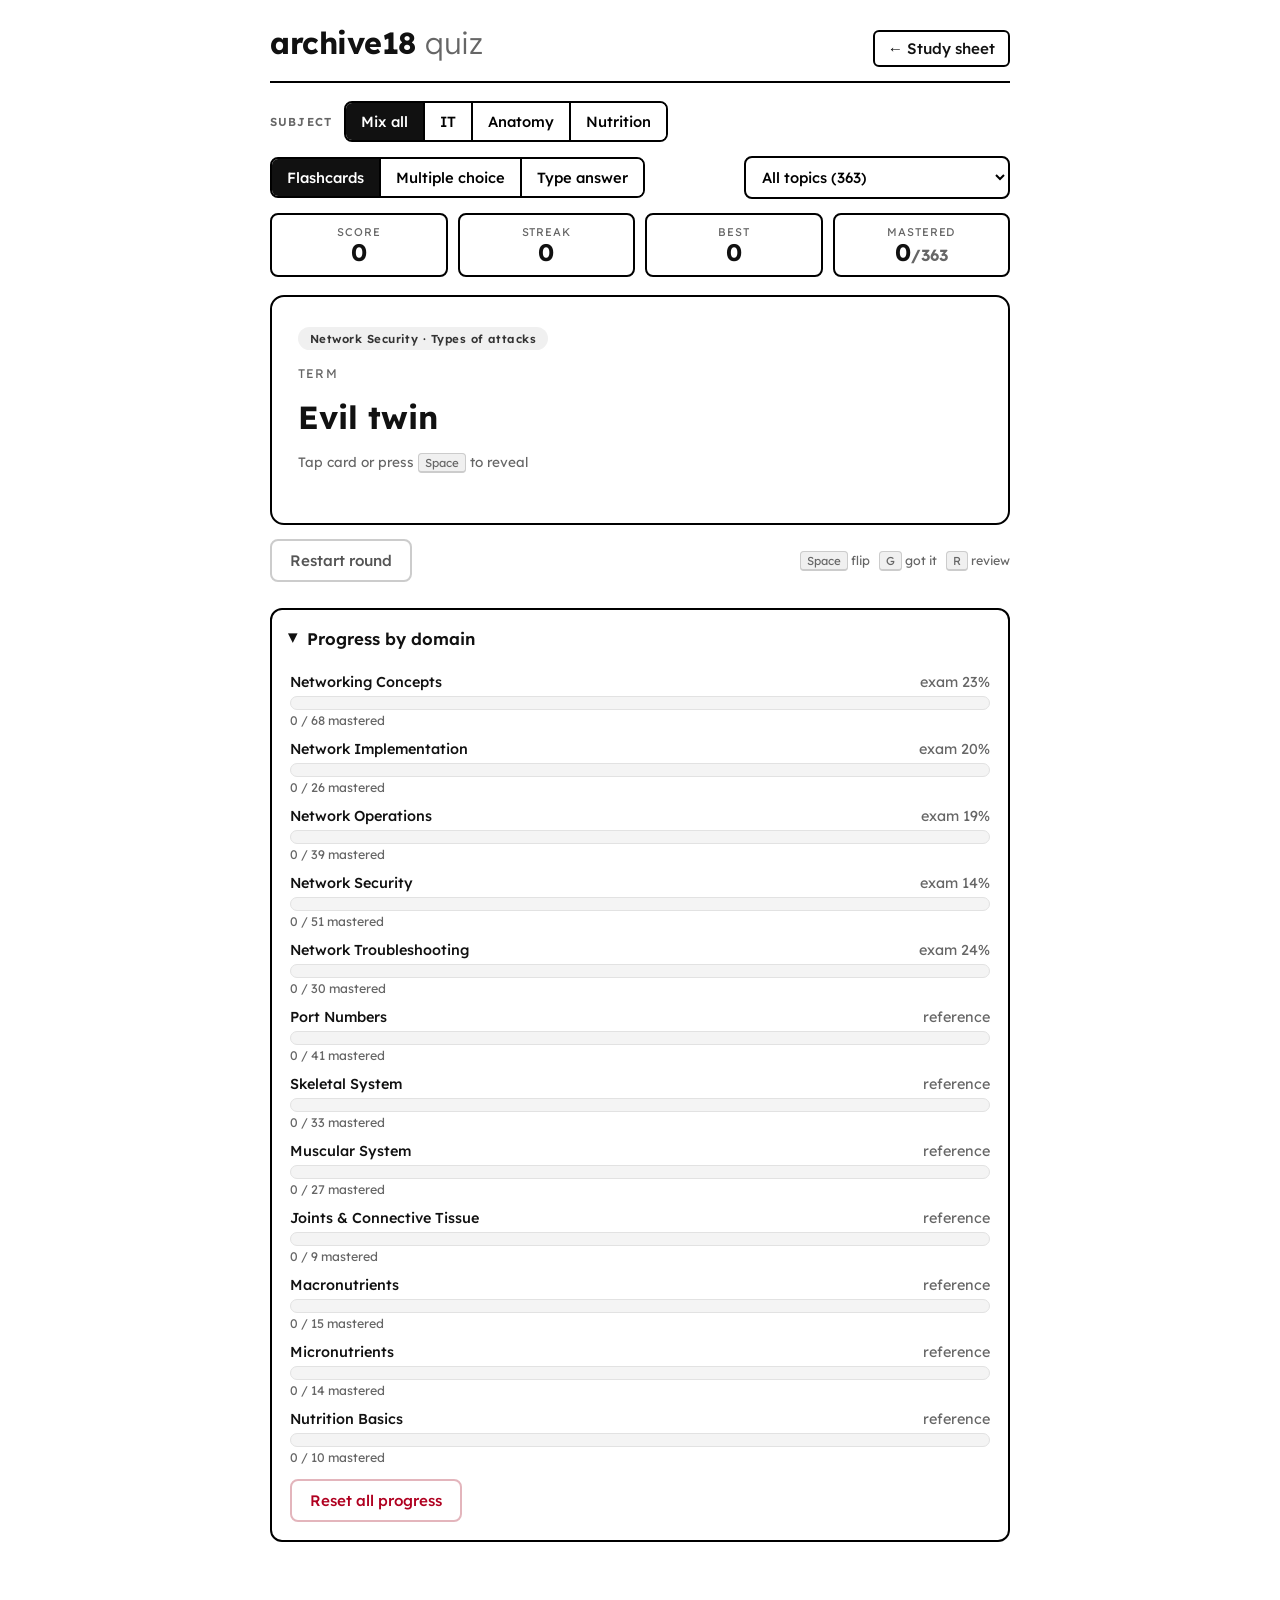
==== commit 86ca1efb: "Update quiz.html" ====
--- a/quiz.html
+++ b/quiz.html
@@ -122,6 +122,8 @@
     .stat .val{font-size:1.25rem}.shortcuts{display:none}
     .modes button{padding:9px 11px;font-size:.85rem}
   }
+  .subj-row{display:flex;align-items:center;gap:12px;margin-bottom:14px;flex-wrap:wrap}
+  .subj-label{font-size:.72rem;letter-spacing:.1em;text-transform:uppercase;color:var(--muted);font-weight:600}
 </style>
 </head>
 <body>
@@ -131,6 +133,16 @@
     <div class="brand">archive18 <span>quiz</span></div>
     <a class="study-link" href="index.html">&larr; Study sheet</a>
   </header>
+
+  <div class="subj-row">
+    <span class="subj-label">Subject</span>
+    <div class="modes" id="subjects">
+      <button data-subject="all" class="active">Mix all</button>
+      <button data-subject="IT">IT</button>
+      <button data-subject="Anatomy">Anatomy</button>
+      <button data-subject="Nutrition">Nutrition</button>
+    </div>
+  </div>
 
   <div class="toolbar">
     <div class="modes" id="modes">
@@ -165,12 +177,13 @@
 </div>
 
 <script>
-const CARDS = [{"id": 0, "domain": "Networking Concepts", "kind": "term", "front": "Layer 1: Physical layer", "back": "bits in a wire (Hub, Repeater, Network cabling)", "prompt": "bits in a wire (Hub, Repeater, Network cabling)", "answer": "Layer 1: Physical layer", "accept": ["layer 1 physical layer", "physical layer"], "sub": "OSI Model"}, {"id": 1, "domain": "Networking Concepts", "kind": "term", "front": "Layer 2: Data Link", "back": "physical addressing (MAC addresses(48-bit), Bridge, Switch, NIC(Network adapter), ARP, Frames)", "prompt": "physical addressing (MAC addresses(48-bit), Bridge, Switch, NIC(Network adapter), ARP, Frames)", "answer": "Layer 2: Data Link", "accept": ["data link", "layer 2 data link"], "sub": "OSI Model"}, {"id": 2, "domain": "Networking Concepts", "kind": "term", "front": "Layer 3: Network", "back": "path determination (Routers, IP, ICMP, Packets)", "prompt": "path determination (Routers, IP, ICMP, Packets)", "answer": "Layer 3: Network", "accept": ["layer 3 network", "network"], "sub": "OSI Model"}, {"id": 3, "domain": "Networking Concepts", "kind": "term", "front": "Layer 4: Transport", "back": "TCP(Segments) = reliable/connection-oriented, UDP(Datagrams) = fast/connectionless & ports", "prompt": "TCP(Segments) = reliable/connection-oriented, UDP(Datagrams) = fast/connectionless & ports", "answer": "Layer 4: Transport", "accept": ["layer 4 transport", "transport"], "sub": "OSI Model"}, {"id": 4, "domain": "Networking Concepts", "kind": "term", "front": "Layer 5: Session", "back": "managing connections (opening, closing, and maintaining connections)", "prompt": "managing connections (opening, closing, and maintaining connections)", "answer": "Layer 5: Session", "accept": ["layer 5 session", "session"], "sub": "OSI Model"}, {"id": 5, "domain": "Networking Concepts", "kind": "term", "front": "Layer 6: Presentation", "back": "data translation (data compression, and data encryption/decryption)", "prompt": "data translation (data compression, and data encryption/decryption)", "answer": "Layer 6: Presentation", "accept": ["layer 6 presentation", "presentation"], "sub": "OSI Model"}, {"id": 6, "domain": "Networking Concepts", "kind": "term", "front": "Layer 7: Application", "back": "user interface (direct interaction between the end-user and the network & HTTP, FTP, SMTP)", "prompt": "user interface (direct interaction between the end-user and the network & HTTP, FTP, SMTP)", "answer": "Layer 7: Application", "accept": ["application", "layer 7 application"], "sub": "OSI Model"}, {"id": 7, "domain": "Networking Concepts", "kind": "term", "front": "Routers", "back": "connect networks (multilayer switch)", "prompt": "connect networks (multilayer switch)", "answer": "Routers", "accept": ["routers"], "sub": "Networking appliances"}, {"id": 8, "domain": "Networking Concepts", "kind": "term", "front": "Switches", "back": "make networks (use MAC addresses)", "prompt": "make networks (use MAC addresses)", "answer": "Switches", "accept": ["switches"], "sub": "Networking appliances"}, {"id": 9, "domain": "Networking Concepts", "kind": "term", "front": "Hubs", "back": "make networks (no one should be using these today)", "prompt": "make networks (no one should be using these today)", "answer": "Hubs", "accept": ["hubs"], "sub": "Networking appliances"}, {"id": 10, "domain": "Networking Concepts", "kind": "term", "front": "Firewall", "back": "controls ingoing and outgoing traffic based on a set of rules (named after literal firewalls in buildings)", "prompt": "controls ingoing and outgoing traffic based on a set of rules (named after literal firewalls in buildings)", "answer": "Firewall", "accept": ["firewall"], "sub": "Networking appliances"}, {"id": 11, "domain": "Networking Concepts", "kind": "term", "front": "IDS/IPS", "back": "Intrusion Detection System (it just monitors) Intrusion Protection System (actually blocks)", "prompt": "Intrusion Detection System (it just monitors) Intrusion Protection System (actually blocks)", "answer": "IDS/IPS", "accept": ["ids", "ids ips", "ips"], "sub": "Networking appliances"}, {"id": 12, "domain": "Networking Concepts", "kind": "term", "front": "Load Balancer", "back": "dynamically distributes incoming network traffic across multiple servers to prevent any single machine from becoming overwhelmed", "prompt": "dynamically distributes incoming network traffic across multiple servers to prevent any single machine from becoming overwhelmed", "answer": "Load Balancer", "accept": ["load balancer"], "sub": "Networking appliances"}, {"id": 13, "domain": "Networking Concepts", "kind": "term", "front": "Proxies", "back": "gateway between your device and the internet", "prompt": "gateway between your device and the internet", "answer": "Proxies", "accept": ["proxies"], "sub": "Networking appliances"}, {"id": 14, "domain": "Networking Concepts", "kind": "term", "front": "NAS", "back": "Network Attached Storage — file-level storage accessed over a network (SMB/NFS)", "prompt": "Network Attached Storage — file-level storage accessed over a network (SMB/NFS)", "answer": "NAS", "accept": ["nas"], "sub": "Networking appliances"}, {"id": 15, "domain": "Networking Concepts", "kind": "term", "front": "SAN", "back": "Storage Area Network — block-level storage, high speed, expensive, used by servers", "prompt": "Storage Area Network — block-level storage, high speed, expensive, used by servers", "answer": "SAN", "accept": ["san"], "sub": "Networking appliances"}, {"id": 16, "domain": "Networking Concepts", "kind": "term", "front": "NFV", "back": "Network Functions Virtualization (replaces hardware with software)", "prompt": "Network Functions Virtualization (replaces hardware with software)", "answer": "NFV", "accept": ["nfv"], "sub": "Cloud concepts"}, {"id": 17, "domain": "Networking Concepts", "kind": "term", "front": "VPC", "back": "Virtual Private Cloud (private network hosted within a public cloud provider's infrastructure)", "prompt": "Virtual Private Cloud (private network hosted within a public cloud provider's infrastructure)", "answer": "VPC", "accept": ["vpc"], "sub": "Cloud concepts"}, {"id": 18, "domain": "Networking Concepts", "kind": "term", "front": "NSG", "back": "Network Security Group — virtual firewall for cloud computing environments", "prompt": "Network Security Group — virtual firewall for cloud computing environments", "answer": "NSG", "accept": ["nsg"], "sub": "Cloud concepts"}, {"id": 19, "domain": "Networking Concepts", "kind": "term", "front": "Cloud Gateways", "back": "networking devices or virtual services that bridge on-premises infrastructure to cloud environments", "prompt": "networking devices or virtual services that bridge on-premises infrastructure to cloud environments", "answer": "Cloud Gateways", "accept": ["cloud gateways"], "sub": "Cloud concepts"}, {"id": 20, "domain": "Networking Concepts", "kind": "term", "front": "Deployment models (public, private, hybrid)", "back": "where your infrastructure is hosted, who manages it, and who has access to it (public = provider-owned, private = you own it, hybrid = both)", "prompt": "where your infrastructure is hosted, who manages it, and who has access to it (public = provider-owned, private = you own it, hybrid = both)", "answer": "Deployment models (public, private, hybrid)", "accept": ["deployment models", "deployment models public private hybrid", "public private hybrid"], "sub": "Cloud concepts"}, {"id": 21, "domain": "Networking Concepts", "kind": "term", "front": "FTP", "back": "File Transfer Protocol — Layer 7 — TCP ports 20 (data) & 21 (control), unencrypted", "prompt": "File Transfer Protocol — Layer 7 — TCP ports 20 (data) & 21 (control), unencrypted", "answer": "FTP", "accept": ["ftp"], "sub": "Ports and protocols"}, {"id": 22, "domain": "Networking Concepts", "kind": "term", "front": "SFTP", "back": "SSH File Transfer Protocol — Layer 7 — TCP port 22, encrypted file transfer over SSH", "prompt": "SSH File Transfer Protocol — Layer 7 — TCP port 22, encrypted file transfer over SSH", "answer": "SFTP", "accept": ["sftp"], "sub": "Ports and protocols"}, {"id": 23, "domain": "Networking Concepts", "kind": "term", "front": "Unicast", "back": "one-to-one — single sender to single receiver (most normal traffic)", "prompt": "one-to-one — single sender to single receiver (most normal traffic)", "answer": "Unicast", "accept": ["unicast"], "sub": "Traffic types"}, {"id": 24, "domain": "Networking Concepts", "kind": "term", "front": "Multicast", "back": "one-to-many — single sender to a subscribed group (e.g. video streaming)", "prompt": "one-to-many — single sender to a subscribed group (e.g. video streaming)", "answer": "Multicast", "accept": ["multicast"], "sub": "Traffic types"}, {"id": 25, "domain": "Networking Concepts", "kind": "term", "front": "Anycast", "back": "one-to-nearest — packet sent to the closest node in a group (used in DNS/CDN)", "prompt": "one-to-nearest — packet sent to the closest node in a group (used in DNS/CDN)", "answer": "Anycast", "accept": ["anycast"], "sub": "Traffic types"}, {"id": 26, "domain": "Networking Concepts", "kind": "term", "front": "Broadcast", "back": "one-to-all — sent to every device on the network segment (e.g. ARP requests)", "prompt": "one-to-all — sent to every device on the network segment (e.g. ARP requests)", "answer": "Broadcast", "accept": ["broadcast"], "sub": "Traffic types"}, {"id": 27, "domain": "Networking Concepts", "kind": "term", "front": "802.11", "back": "Wi-Fi standard family — a/b/g/n/ac/ax (Wi-Fi 6); defines speeds, frequencies, and modulation", "prompt": "Wi-Fi standard family — a/b/g/n/ac/ax (Wi-Fi 6); defines speeds, frequencies, and modulation", "answer": "802.11", "accept": ["802 11"], "sub": "Transmission media (Wireless)"}, {"id": 28, "domain": "Networking Concepts", "kind": "term", "front": "Cellular", "back": "4G LTE / 5G — wide-area wireless via cell towers; 5G adds mmWave for high speed/low latency", "prompt": "4G LTE / 5G — wide-area wireless via cell towers; 5G adds mmWave for high speed/low latency", "answer": "Cellular", "accept": ["cellular"], "sub": "Transmission media (Wireless)"}, {"id": 29, "domain": "Networking Concepts", "kind": "term", "front": "Satellite", "back": "long-distance wireless via orbiting satellites — high latency (LEO like Starlink is lower latency)", "prompt": "long-distance wireless via orbiting satellites — high latency (LEO like Starlink is lower latency)", "answer": "Satellite", "accept": ["satellite"], "sub": "Transmission media (Wireless)"}, {"id": 30, "domain": "Networking Concepts", "kind": "term", "front": "Fiber", "back": "light pulses through glass/plastic — immune to EMI, very long distances, high speed (SMF = single-mode, MMF = multi-mode)", "prompt": "light pulses through glass/plastic — immune to EMI, very long distances, high speed (SMF = single-mode, MMF = multi-mode)", "answer": "Fiber", "accept": ["fiber"], "sub": "Transmission media (Wired)"}, {"id": 31, "domain": "Networking Concepts", "kind": "term", "front": "Coaxial", "back": "copper core with shielding — used in cable TV/internet (RG-6), BNC connectors", "prompt": "copper core with shielding — used in cable TV/internet (RG-6), BNC connectors", "answer": "Coaxial", "accept": ["coaxial"], "sub": "Transmission media (Wired)"}, {"id": 32, "domain": "Networking Concepts", "kind": "term", "front": "DAC (Direct Attach Copper)", "back": "short copper cable with SFP/QSFP ends — used in datacenters for rack-to-rack, cheaper than fiber for short runs", "prompt": "short copper cable with SFP/QSFP ends — used in datacenters for rack-to-rack, cheaper than fiber for short runs", "answer": "DAC (Direct Attach Copper)", "accept": ["dac", "dac direct attach copper", "direct attach copper"], "sub": "Transmission media (Wired)"}, {"id": 33, "domain": "Networking Concepts", "kind": "term", "front": "SC", "back": "Subscriber Connector — square push-pull fiber connector, older standard", "prompt": "Subscriber Connector — square push-pull fiber connector, older standard", "answer": "SC", "accept": ["sc"], "sub": "Transceivers and connectors"}, {"id": 34, "domain": "Networking Concepts", "kind": "term", "front": "LC", "back": "Lucent Connector — small square snap-in fiber connector, most common in datacenters today", "prompt": "Lucent Connector — small square snap-in fiber connector, most common in datacenters today", "answer": "LC", "accept": ["lc"], "sub": "Transceivers and connectors"}, {"id": 35, "domain": "Networking Concepts", "kind": "term", "front": "ST", "back": "Straight Tip — round bayonet-style fiber connector, older, used in legacy installs", "prompt": "Straight Tip — round bayonet-style fiber connector, older, used in legacy installs", "answer": "ST", "accept": ["st"], "sub": "Transceivers and connectors"}, {"id": 36, "domain": "Networking Concepts", "kind": "term", "front": "MPO", "back": "Multi-fiber Push On — high-density fiber connector, holds 12–24 fibers, used in datacenter trunk cables", "prompt": "Multi-fiber Push On — high-density fiber connector, holds 12–24 fibers, used in datacenter trunk cables", "answer": "MPO", "accept": ["mpo"], "sub": "Transceivers and connectors"}, {"id": 37, "domain": "Networking Concepts", "kind": "term", "front": "RJ11", "back": "4-pin/6-position connector — used for telephone lines (POTS)", "prompt": "4-pin/6-position connector — used for telephone lines (POTS)", "answer": "RJ11", "accept": ["rj11"], "sub": "Transceivers and connectors"}, {"id": 38, "domain": "Networking Concepts", "kind": "term", "front": "RJ45", "back": "8-pin connector — standard Ethernet connector for Cat5e/Cat6/Cat6a", "prompt": "8-pin connector — standard Ethernet connector for Cat5e/Cat6/Cat6a", "answer": "RJ45", "accept": ["rj45"], "sub": "Transceivers and connectors"}, {"id": 39, "domain": "Networking Concepts", "kind": "term", "front": "F-type", "back": "threaded coaxial connector — used for cable TV and broadband coax", "prompt": "threaded coaxial connector — used for cable TV and broadband coax", "answer": "F-type", "accept": ["f type"], "sub": "Transceivers and connectors"}, {"id": 40, "domain": "Networking Concepts", "kind": "term", "front": "BNC", "back": "Bayonet Neill–Concelman — twist-lock coaxial connector, used in older 10BASE2 Ethernet and video", "prompt": "Bayonet Neill–Concelman — twist-lock coaxial connector, used in older 10BASE2 Ethernet and video", "answer": "BNC", "accept": ["bnc"], "sub": "Transceivers and connectors"}, {"id": 41, "domain": "Networking Concepts", "kind": "term", "front": "Mesh", "back": "every node connects to every other node — full mesh = max redundancy, partial mesh = some redundancy", "prompt": "every node connects to every other node — full mesh = max redundancy, partial mesh = some redundancy", "answer": "Mesh", "accept": ["mesh"], "sub": "Network topologies"}, {"id": 42, "domain": "Networking Concepts", "kind": "term", "front": "Hybrid", "back": "combination of two or more topologies (e.g. star + mesh)", "prompt": "combination of two or more topologies (e.g. star + mesh)", "answer": "Hybrid", "accept": ["hybrid"], "sub": "Network topologies"}, {"id": 43, "domain": "Networking Concepts", "kind": "term", "front": "Star/Hub and spoke", "back": "all devices connect to a central hub/switch — most common LAN topology; single point of failure at center", "prompt": "all devices connect to a central hub/switch — most common LAN topology; single point of failure at center", "answer": "Star/Hub and spoke", "accept": ["hub and spoke", "star", "star hub and spoke"], "sub": "Network topologies"}, {"id": 44, "domain": "Networking Concepts", "kind": "term", "front": "Spine and leaf", "back": "datacenter topology — leaf switches connect to all spine switches; any leaf can reach any other in 2 hops", "prompt": "datacenter topology — leaf switches connect to all spine switches; any leaf can reach any other in 2 hops", "answer": "Spine and leaf", "accept": ["spine and leaf"], "sub": "Network topologies"}, {"id": 45, "domain": "Networking Concepts", "kind": "term", "front": "Point-to-point", "back": "direct link between exactly two devices — simplest topology", "prompt": "direct link between exactly two devices — simplest topology", "answer": "Point-to-point", "accept": ["point to point"], "sub": "Network topologies"}, {"id": 46, "domain": "Networking Concepts", "kind": "term", "front": "Three-tier", "back": "enterprise LAN: core (fast backbone) → distribution (routing/policies) → access (end devices)", "prompt": "enterprise LAN: core (fast backbone) → distribution (routing/policies) → access (end devices)", "answer": "Three-tier", "accept": ["three tier"], "sub": "Network topologies"}, {"id": 47, "domain": "Networking Concepts", "kind": "term", "front": "Collapsed core", "back": "two-tier — core and distribution layers merged into one; used in smaller networks", "prompt": "two-tier — core and distribution layers merged into one; used in smaller networks", "answer": "Collapsed core", "accept": ["collapsed core"], "sub": "Network topologies"}, {"id": 48, "domain": "Networking Concepts", "kind": "term", "front": "Public vs. private", "back": "public = routable on internet (assigned by ISP), private = RFC1918 ranges, not routable publicly (requires NAT)", "prompt": "public = routable on internet (assigned by ISP), private = RFC1918 ranges, not routable publicly (requires NAT)", "answer": "Public vs. private", "accept": ["public vs private"], "sub": "IPv4 addressing"}, {"id": 49, "domain": "Networking Concepts", "kind": "term", "front": "APIPA", "back": "Automatic Private IP Addressing — 169.254.0.0/16 — assigned by OS when DHCP fails", "prompt": "Automatic Private IP Addressing — 169.254.0.0/16 — assigned by OS when DHCP fails", "answer": "APIPA", "accept": ["apipa"], "sub": "IPv4 addressing"}, {"id": 50, "domain": "Networking Concepts", "kind": "term", "front": "RFC1918", "back": "private IP ranges: 10.0.0.0/8, 172.16.0.0/12, 192.168.0.0/16", "prompt": "private IP ranges: 10.0.0.0/8, 172.16.0.0/12, 192.168.0.0/16", "answer": "RFC1918", "accept": ["rfc1918"], "sub": "IPv4 addressing"}, {"id": 51, "domain": "Networking Concepts", "kind": "term", "front": "Loopback", "back": "127.0.0.0/8 — traffic sent to itself; 127.0.0.1 is the standard loopback address", "prompt": "127.0.0.0/8 — traffic sent to itself; 127.0.0.1 is the standard loopback address", "answer": "Loopback", "accept": ["loopback"], "sub": "IPv4 addressing"}, {"id": 52, "domain": "Networking Concepts", "kind": "term", "front": "Subnetting (VLSM, CIDR)", "back": "VLSM = variable length subnet masks (different size subnets); CIDR = classless notation like /24 to replace old classful system", "prompt": "VLSM = variable length subnet masks (different size subnets); CIDR = classless notation like /24 to replace old classful system", "answer": "Subnetting (VLSM, CIDR)", "accept": ["subnetting", "subnetting vlsm cidr", "vlsm cidr"], "sub": "IPv4 addressing"}, {"id": 53, "domain": "Networking Concepts", "kind": "term", "front": "Address classes (A, B, C, D, E)", "back": "A: 1-126 (/8), B: 128-191 (/16), C: 192-223 (/24), D: 224-239 (multicast), E: 240-255 (reserved/experimental)", "prompt": "A: 1-126 (/8), B: 128-191 (/16), C: 192-223 (/24), D: 224-239 (multicast), E: 240-255 (reserved/experimental)", "answer": "Address classes (A, B, C, D, E)", "accept": ["a b c d e", "address classes", "address classes a b c d e"], "sub": "IPv4 addressing"}, {"id": 54, "domain": "Networking Concepts", "kind": "term", "front": "SSH", "back": "Secure Shell — TCP port 22 — encrypted remote CLI access, replaces Telnet", "prompt": "Secure Shell — TCP port 22 — encrypted remote CLI access, replaces Telnet", "answer": "SSH", "accept": ["ssh"], "sub": "Additional ports and protocols"}, {"id": 55, "domain": "Networking Concepts", "kind": "term", "front": "Telnet", "back": "TCP port 23 — unencrypted remote CLI access — never use on production, security risk", "prompt": "TCP port 23 — unencrypted remote CLI access — never use on production, security risk", "answer": "Telnet", "accept": ["telnet"], "sub": "Additional ports and protocols"}, {"id": 56, "domain": "Networking Concepts", "kind": "term", "front": "SMTP", "back": "Simple Mail Transfer Protocol — TCP port 25 — sends email between servers", "prompt": "Simple Mail Transfer Protocol — TCP port 25 — sends email between servers", "answer": "SMTP", "accept": ["smtp"], "sub": "Additional ports and protocols"}, {"id": 57, "domain": "Networking Concepts", "kind": "term", "front": "DNS", "back": "Domain Name System — UDP/TCP port 53 — resolves hostnames to IP addresses", "prompt": "Domain Name System — UDP/TCP port 53 — resolves hostnames to IP addresses", "answer": "DNS", "accept": ["dns"], "sub": "Additional ports and protocols"}, {"id": 58, "domain": "Networking Concepts", "kind": "term", "front": "DHCP", "back": "Dynamic Host Configuration Protocol — UDP ports 67/68 — auto-assigns IP, subnet, gateway, DNS to clients", "prompt": "Dynamic Host Configuration Protocol — UDP ports 67/68 — auto-assigns IP, subnet, gateway, DNS to clients", "answer": "DHCP", "accept": ["dhcp"], "sub": "Additional ports and protocols"}, {"id": 59, "domain": "Networking Concepts", "kind": "term", "front": "HTTP", "back": "Hypertext Transfer Protocol — TCP port 80 — unencrypted web traffic", "prompt": "Hypertext Transfer Protocol — TCP port 80 — unencrypted web traffic", "answer": "HTTP", "accept": ["http"], "sub": "Additional ports and protocols"}, {"id": 60, "domain": "Networking Concepts", "kind": "term", "front": "HTTPS", "back": "HTTP Secure — TCP port 443 — HTTP over TLS/SSL, encrypted web traffic", "prompt": "HTTP Secure — TCP port 443 — HTTP over TLS/SSL, encrypted web traffic", "answer": "HTTPS", "accept": ["https"], "sub": "Additional ports and protocols"}, {"id": 61, "domain": "Networking Concepts", "kind": "term", "front": "SNMP", "back": "Simple Network Management Protocol — UDP port 161 — monitors and manages network devices", "prompt": "Simple Network Management Protocol — UDP port 161 — monitors and manages network devices", "answer": "SNMP", "accept": ["snmp"], "sub": "Additional ports and protocols"}, {"id": 62, "domain": "Networking Concepts", "kind": "term", "front": "LDAP", "back": "Lightweight Directory Access Protocol — TCP port 389 — queries directory services (e.g. Active Directory)", "prompt": "Lightweight Directory Access Protocol — TCP port 389 — queries directory services (e.g. Active Directory)", "answer": "LDAP", "accept": ["ldap"], "sub": "Additional ports and protocols"}, {"id": 63, "domain": "Networking Concepts", "kind": "term", "front": "RDP", "back": "Remote Desktop Protocol — TCP port 3389 — Microsoft GUI remote access", "prompt": "Remote Desktop Protocol — TCP port 3389 — Microsoft GUI remote access", "answer": "RDP", "accept": ["rdp"], "sub": "Additional ports and protocols"}, {"id": 64, "domain": "Networking Concepts", "kind": "term", "front": "SIP", "back": "Session Initiation Protocol — TCP/UDP port 5060/5061 — sets up/tears down VoIP calls", "prompt": "Session Initiation Protocol — TCP/UDP port 5060/5061 — sets up/tears down VoIP calls", "answer": "SIP", "accept": ["sip"], "sub": "Additional ports and protocols"}, {"id": 65, "domain": "Networking Concepts", "kind": "term", "front": "SaaS", "back": "Software as a Service — provider manages everything, you just use the app (e.g. Gmail, Office 365)", "prompt": "Software as a Service — provider manages everything, you just use the app (e.g. Gmail, Office 365)", "answer": "SaaS", "accept": ["saas"], "sub": "Additional cloud service models"}, {"id": 66, "domain": "Networking Concepts", "kind": "term", "front": "IaaS", "back": "Infrastructure as a Service — provider gives you VMs/networking/storage, you manage OS and up (e.g. AWS EC2)", "prompt": "Infrastructure as a Service — provider gives you VMs/networking/storage, you manage OS and up (e.g. AWS EC2)", "answer": "IaaS", "accept": ["iaas"], "sub": "Additional cloud service models"}, {"id": 67, "domain": "Networking Concepts", "kind": "term", "front": "PaaS", "back": "Platform as a Service — provider manages OS/runtime, you manage your app and data (e.g. Heroku, Azure App Service)", "prompt": "Platform as a Service — provider manages OS/runtime, you manage your app and data (e.g. Heroku, Azure App Service)", "answer": "PaaS", "accept": ["paas"], "sub": "Additional cloud service models"}, {"id": 68, "domain": "Network Implementation", "kind": "term", "front": "Static routing", "back": "manually configured routes — no overhead, no auto-updates; used for small/simple networks or default routes", "prompt": "manually configured routes — no overhead, no auto-updates; used for small/simple networks or default routes", "answer": "Static routing", "accept": ["static routing"], "sub": "Routing technologies"}, {"id": 69, "domain": "Network Implementation", "kind": "term", "front": "Dynamic routing", "back": "routers exchange routes automatically via protocols (OSPF, BGP, EIGRP) — adapts to topology changes", "prompt": "routers exchange routes automatically via protocols (OSPF, BGP, EIGRP) — adapts to topology changes", "answer": "Dynamic routing", "accept": ["dynamic routing"], "sub": "Routing technologies"}, {"id": 70, "domain": "Network Implementation", "kind": "term", "front": "BGP", "back": "Border Gateway Protocol — path-vector, TCP port 179 — the routing protocol of the internet (between ASes)", "prompt": "Border Gateway Protocol — path-vector, TCP port 179 — the routing protocol of the internet (between ASes)", "answer": "BGP", "accept": ["bgp"], "sub": "Routing technologies"}, {"id": 71, "domain": "Network Implementation", "kind": "term", "front": "EIGRP", "back": "Enhanced Interior Gateway Routing Protocol — Cisco proprietary, hybrid distance-vector, fast convergence", "prompt": "Enhanced Interior Gateway Routing Protocol — Cisco proprietary, hybrid distance-vector, fast convergence", "answer": "EIGRP", "accept": ["eigrp"], "sub": "Routing technologies"}, {"id": 72, "domain": "Network Implementation", "kind": "term", "front": "OSPF", "back": "Open Shortest Path First — link-state IGP — uses Dijkstra algorithm, organized into areas, open standard", "prompt": "Open Shortest Path First — link-state IGP — uses Dijkstra algorithm, organized into areas, open standard", "answer": "OSPF", "accept": ["ospf"], "sub": "Routing technologies"}, {"id": 73, "domain": "Network Implementation", "kind": "term", "front": "NAT", "back": "Network Address Translation — maps private IPs to public IP for outbound internet (hides internal network)", "prompt": "Network Address Translation — maps private IPs to public IP for outbound internet (hides internal network)", "answer": "NAT", "accept": ["nat"], "sub": "Routing technologies"}, {"id": 74, "domain": "Network Implementation", "kind": "term", "front": "PAT", "back": "Port Address Translation — NAT overload; maps many private IPs to one public IP using different ports", "prompt": "Port Address Translation — NAT overload; maps many private IPs to one public IP using different ports", "answer": "PAT", "accept": ["pat"], "sub": "Routing technologies"}, {"id": 75, "domain": "Network Implementation", "kind": "term", "front": "FHRP", "back": "First Hop Redundancy Protocol — provides default gateway redundancy (HSRP, VRRP, GLBP)", "prompt": "First Hop Redundancy Protocol — provides default gateway redundancy (HSRP, VRRP, GLBP)", "answer": "FHRP", "accept": ["fhrp"], "sub": "Routing technologies"}, {"id": 76, "domain": "Network Implementation", "kind": "term", "front": "VIP", "back": "Virtual IP — shared IP address used by FHRP or load balancers; not tied to a single physical device", "prompt": "Virtual IP — shared IP address used by FHRP or load balancers; not tied to a single physical device", "answer": "VIP", "accept": ["vip"], "sub": "Routing technologies"}, {"id": 77, "domain": "Network Implementation", "kind": "term", "front": "Subinterfaces", "back": "logical subdivision of a physical interface — used for router-on-a-stick VLAN routing (e.g. Gi0/0.10)", "prompt": "logical subdivision of a physical interface — used for router-on-a-stick VLAN routing (e.g. Gi0/0.10)", "answer": "Subinterfaces", "accept": ["subinterfaces"], "sub": "Routing technologies"}, {"id": 78, "domain": "Network Implementation", "kind": "term", "front": "VLANs", "back": "Virtual LAN — logically segments a switch into separate broadcast domains without needing separate hardware", "prompt": "Virtual LAN — logically segments a switch into separate broadcast domains without needing separate hardware", "answer": "VLANs", "accept": ["vlans"], "sub": "Switching technologies"}, {"id": 79, "domain": "Network Implementation", "kind": "term", "front": "Interface configuration", "back": "port settings on a switch: speed, duplex, access vs trunk mode, VLAN assignment", "prompt": "port settings on a switch: speed, duplex, access vs trunk mode, VLAN assignment", "answer": "Interface configuration", "accept": ["interface configuration"], "sub": "Switching technologies"}, {"id": 80, "domain": "Network Implementation", "kind": "term", "front": "Spanning tree", "back": "Spanning Tree Protocol — prevents Layer 2 loops by blocking redundant paths (STP, RSTP, MSTP)", "prompt": "Spanning Tree Protocol — prevents Layer 2 loops by blocking redundant paths (STP, RSTP, MSTP)", "answer": "Spanning tree", "accept": ["spanning tree"], "sub": "Switching technologies"}, {"id": 81, "domain": "Network Implementation", "kind": "term", "front": "MTU", "back": "Maximum Transmission Unit — largest packet size allowed on a link; standard Ethernet = 1500 bytes", "prompt": "Maximum Transmission Unit — largest packet size allowed on a link; standard Ethernet = 1500 bytes", "answer": "MTU", "accept": ["mtu"], "sub": "Switching technologies"}, {"id": 82, "domain": "Network Implementation", "kind": "term", "front": "Jumbo frames", "back": "frames larger than 1500 bytes MTU (up to 9000 bytes) — reduces overhead in datacenter/storage traffic", "prompt": "frames larger than 1500 bytes MTU (up to 9000 bytes) — reduces overhead in datacenter/storage traffic", "answer": "Jumbo frames", "accept": ["jumbo frames"], "sub": "Switching technologies"}, {"id": 83, "domain": "Network Implementation", "kind": "term", "front": "Channels", "back": "frequency subdivisions — 2.4GHz has 11 channels (only 1/6/11 non-overlapping), 5GHz has many non-overlapping channels", "prompt": "frequency subdivisions — 2.4GHz has 11 channels (only 1/6/11 non-overlapping), 5GHz has many non-overlapping channels", "answer": "Channels", "accept": ["channels"], "sub": "Wireless"}, {"id": 84, "domain": "Network Implementation", "kind": "term", "front": "Frequency options", "back": "2.4GHz = longer range, slower, more congested; 5GHz = shorter range, faster, less interference; 6GHz = Wi-Fi 6E", "prompt": "2.4GHz = longer range, slower, more congested; 5GHz = shorter range, faster, less interference; 6GHz = Wi-Fi 6E", "answer": "Frequency options", "accept": ["frequency options"], "sub": "Wireless"}, {"id": 85, "domain": "Network Implementation", "kind": "term", "front": "SSID", "back": "Service Set Identifier — the name of the wireless network broadcast by the AP", "prompt": "Service Set Identifier — the name of the wireless network broadcast by the AP", "answer": "SSID", "accept": ["ssid"], "sub": "Wireless"}, {"id": 86, "domain": "Network Implementation", "kind": "term", "front": "Encryption", "back": "WEP (broken), WPA, WPA2 (AES/CCMP — current standard), WPA3 (latest, stronger)", "prompt": "WEP (broken), WPA, WPA2 (AES/CCMP — current standard), WPA3 (latest, stronger)", "answer": "Encryption", "accept": ["encryption"], "sub": "Wireless"}, {"id": 87, "domain": "Network Implementation", "kind": "term", "front": "Guest networks", "back": "isolated SSID/VLAN for untrusted devices — prevents guests from accessing internal LAN", "prompt": "isolated SSID/VLAN for untrusted devices — prevents guests from accessing internal LAN", "answer": "Guest networks", "accept": ["guest networks"], "sub": "Wireless"}, {"id": 88, "domain": "Network Implementation", "kind": "term", "front": "Authentication", "back": "Open, PSK (pre-shared key), 802.1X/EAP (enterprise — uses RADIUS for per-user auth)", "prompt": "Open, PSK (pre-shared key), 802.1X/EAP (enterprise — uses RADIUS for per-user auth)", "answer": "Authentication", "accept": ["authentication"], "sub": "Wireless"}, {"id": 89, "domain": "Network Implementation", "kind": "term", "front": "Antennas", "back": "omnidirectional = radiates in all directions; directional (Yagi, parabolic) = focused beam for long range", "prompt": "omnidirectional = radiates in all directions; directional (Yagi, parabolic) = focused beam for long range", "answer": "Antennas", "accept": ["antennas"], "sub": "Wireless"}, {"id": 90, "domain": "Network Implementation", "kind": "term", "front": "Access points", "back": "Access Point — provides wireless connectivity to wired network; can be standalone, controller-based, or cloud-managed", "prompt": "Access Point — provides wireless connectivity to wired network; can be standalone, controller-based, or cloud-managed", "answer": "Access points", "accept": ["access points"], "sub": "Wireless"}, {"id": 91, "domain": "Network Implementation", "kind": "term", "front": "Installation implications", "back": "cable routing, conduit, patch panels, cable management, labeling, distance limits per standard", "prompt": "cable routing, conduit, patch panels, cable management, labeling, distance limits per standard", "answer": "Installation implications", "accept": ["installation implications"], "sub": "Physical installations"}, {"id": 92, "domain": "Network Implementation", "kind": "term", "front": "Power considerations", "back": "UPS for power redundancy, PoE for powering devices over Ethernet (switches must support PoE budget)", "prompt": "UPS for power redundancy, PoE for powering devices over Ethernet (switches must support PoE budget)", "answer": "Power considerations", "accept": ["power considerations"], "sub": "Physical installations"}, {"id": 93, "domain": "Network Implementation", "kind": "term", "front": "Environmental factors", "back": "temperature, humidity, dust, EMI — datacenters use HVAC, raised floors, hot/cold aisle containment", "prompt": "temperature, humidity, dust, EMI — datacenters use HVAC, raised floors, hot/cold aisle containment", "answer": "Environmental factors", "accept": ["environmental factors"], "sub": "Physical installations"}, {"id": 94, "domain": "Network Operations", "kind": "term", "front": "Physical vs. logical diagrams", "back": "physical = actual device locations and cable runs; logical = IP addressing, VLANs, routing paths", "prompt": "physical = actual device locations and cable runs; logical = IP addressing, VLANs, routing paths", "answer": "Physical vs. logical diagrams", "accept": ["physical vs logical diagrams"], "sub": "Documentation"}, {"id": 95, "domain": "Network Operations", "kind": "term", "front": "Rack diagrams", "back": "diagram of equipment mounted in a rack — shows U positions, power draw, cable management", "prompt": "diagram of equipment mounted in a rack — shows U positions, power draw, cable management", "answer": "Rack diagrams", "accept": ["rack diagrams"], "sub": "Documentation"}, {"id": 96, "domain": "Network Operations", "kind": "term", "front": "Cable maps", "back": "documents which cable connects which ports — essential for troubleshooting", "prompt": "documents which cable connects which ports — essential for troubleshooting", "answer": "Cable maps", "accept": ["cable maps"], "sub": "Documentation"}, {"id": 97, "domain": "Network Operations", "kind": "term", "front": "Asset inventory", "back": "list of all hardware/software with serial numbers, location, owner, warranty info", "prompt": "list of all hardware/software with serial numbers, location, owner, warranty info", "answer": "Asset inventory", "accept": ["asset inventory"], "sub": "Documentation"}, {"id": 98, "domain": "Network Operations", "kind": "term", "front": "IPAM", "back": "IP Address Management — tracks allocation of IP space, subnets, and assignments", "prompt": "IP Address Management — tracks allocation of IP space, subnets, and assignments", "answer": "IPAM", "accept": ["ipam"], "sub": "Documentation"}, {"id": 99, "domain": "Network Operations", "kind": "term", "front": "SLA", "back": "Service Level Agreement — defines uptime guarantees, response times, and penalties between provider and customer", "prompt": "Service Level Agreement — defines uptime guarantees, response times, and penalties between provider and customer", "answer": "SLA", "accept": ["sla"], "sub": "Documentation"}, {"id": 100, "domain": "Network Operations", "kind": "term", "front": "Wireless surveys", "back": "maps wireless signal coverage, interference, and AP placement in a physical space", "prompt": "maps wireless signal coverage, interference, and AP placement in a physical space", "answer": "Wireless surveys", "accept": ["wireless surveys"], "sub": "Documentation"}, {"id": 101, "domain": "Network Operations", "kind": "term", "front": "EOL (End of Life)", "back": "End of Life — vendor stops selling the product; still supported for a period", "prompt": "End of Life — vendor stops selling the product; still supported for a period", "answer": "EOL (End of Life)", "accept": ["end of life", "eol", "eol end of life"], "sub": "Life-cycle management"}, {"id": 102, "domain": "Network Operations", "kind": "term", "front": "EOS (End of Support)", "back": "End of Support — vendor stops patches and support; security risk to keep running", "prompt": "End of Support — vendor stops patches and support; security risk to keep running", "answer": "EOS (End of Support)", "accept": ["end of support", "eos", "eos end of support"], "sub": "Life-cycle management"}, {"id": 103, "domain": "Network Operations", "kind": "term", "front": "Software management", "back": "patch management, firmware updates, version control, testing before deployment", "prompt": "patch management, firmware updates, version control, testing before deployment", "answer": "Software management", "accept": ["software management"], "sub": "Life-cycle management"}, {"id": 104, "domain": "Network Operations", "kind": "term", "front": "Decommissioning", "back": "secure disposal of hardware — wipe drives, remove from inventory, document", "prompt": "secure disposal of hardware — wipe drives, remove from inventory, document", "answer": "Decommissioning", "accept": ["decommissioning"], "sub": "Life-cycle management"}, {"id": 105, "domain": "Network Operations", "kind": "term", "front": "Request process tracking", "back": "formal process: submit change request → review/approve → implement → verify → document; prevents unplanned outages", "prompt": "formal process: submit change request → review/approve → implement → verify → document; prevents unplanned outages", "answer": "Request process tracking", "accept": ["request process tracking"], "sub": "Change management"}, {"id": 106, "domain": "Network Operations", "kind": "term", "front": "Production configuration", "back": "live running config on a device — what is currently active", "prompt": "live running config on a device — what is currently active", "answer": "Production configuration", "accept": ["production configuration"], "sub": "Configuration management"}, {"id": 107, "domain": "Network Operations", "kind": "term", "front": "Backup configuration", "back": "saved copy of config — used to restore after failure or mistake", "prompt": "saved copy of config — used to restore after failure or mistake", "answer": "Backup configuration", "accept": ["backup configuration"], "sub": "Configuration management"}, {"id": 108, "domain": "Network Operations", "kind": "term", "front": "Baseline configuration", "back": "known-good standard config — used to compare against and detect drift", "prompt": "known-good standard config — used to compare against and detect drift", "answer": "Baseline configuration", "accept": ["baseline configuration"], "sub": "Configuration management"}, {"id": 109, "domain": "Network Operations", "kind": "term", "front": "SNMP", "back": "polls or receives traps from devices — v1/v2c (community string), v3 (encrypted + authenticated)", "prompt": "polls or receives traps from devices — v1/v2c (community string), v3 (encrypted + authenticated)", "answer": "SNMP", "accept": ["snmp"], "sub": "Network monitoring"}, {"id": 110, "domain": "Network Operations", "kind": "term", "front": "Flow data", "back": "NetFlow/sFlow/IPFIX — summarizes traffic flows (src/dst IP, port, bytes) for traffic analysis", "prompt": "NetFlow/sFlow/IPFIX — summarizes traffic flows (src/dst IP, port, bytes) for traffic analysis", "answer": "Flow data", "accept": ["flow data"], "sub": "Network monitoring"}, {"id": 111, "domain": "Network Operations", "kind": "term", "front": "Packet capture", "back": "full packet capture — tools like Wireshark; captures all traffic on a segment for deep analysis", "prompt": "full packet capture — tools like Wireshark; captures all traffic on a segment for deep analysis", "answer": "Packet capture", "accept": ["packet capture"], "sub": "Network monitoring"}, {"id": 112, "domain": "Network Operations", "kind": "term", "front": "Baseline metrics", "back": "normal traffic/performance metrics — used to identify anomalies or degradation", "prompt": "normal traffic/performance metrics — used to identify anomalies or degradation", "answer": "Baseline metrics", "accept": ["baseline metrics"], "sub": "Network monitoring"}, {"id": 113, "domain": "Network Operations", "kind": "term", "front": "Log aggregation", "back": "Syslog, SIEM — centralizes logs from multiple devices for correlation and alerting", "prompt": "Syslog, SIEM — centralizes logs from multiple devices for correlation and alerting", "answer": "Log aggregation", "accept": ["log aggregation"], "sub": "Network monitoring"}, {"id": 114, "domain": "Network Operations", "kind": "term", "front": "API integration", "back": "using REST APIs to pull data from devices/platforms instead of SNMP (modern network management)", "prompt": "using REST APIs to pull data from devices/platforms instead of SNMP (modern network management)", "answer": "API integration", "accept": ["api integration"], "sub": "Network monitoring"}, {"id": 115, "domain": "Network Operations", "kind": "term", "front": "Port mirroring", "back": "SPAN port — copies traffic from one port to another for monitoring without interrupting flow", "prompt": "SPAN port — copies traffic from one port to another for monitoring without interrupting flow", "answer": "Port mirroring", "accept": ["port mirroring"], "sub": "Network monitoring"}, {"id": 116, "domain": "Network Operations", "kind": "term", "front": "RPO (Recovery Point Objective)", "back": "Recovery Point Objective — max acceptable data loss measured in time (e.g. 1hr RPO = backups every hour)", "prompt": "Recovery Point Objective — max acceptable data loss measured in time (e.g. 1hr RPO = backups every hour)", "answer": "RPO (Recovery Point Objective)", "accept": ["recovery point objective", "rpo", "rpo recovery point objective"], "sub": "Disaster recovery"}, {"id": 117, "domain": "Network Operations", "kind": "term", "front": "RTO (Recovery Time Objective)", "back": "Recovery Time Objective — max acceptable downtime before systems must be restored", "prompt": "Recovery Time Objective — max acceptable downtime before systems must be restored", "answer": "RTO (Recovery Time Objective)", "accept": ["recovery time objective", "rto", "rto recovery time objective"], "sub": "Disaster recovery"}, {"id": 118, "domain": "Network Operations", "kind": "term", "front": "MTTR (Mean Time To Repair)", "back": "Mean Time To Repair — average time to fix a failed component", "prompt": "Mean Time To Repair — average time to fix a failed component", "answer": "MTTR (Mean Time To Repair)", "accept": ["mean time to repair", "mttr", "mttr mean time to repair"], "sub": "Disaster recovery"}, {"id": 119, "domain": "Network Operations", "kind": "term", "front": "MTBF (Mean Time Between Failures)", "back": "Mean Time Between Failures — average time a component runs before failing; higher = more reliable", "prompt": "Mean Time Between Failures — average time a component runs before failing; higher = more reliable", "answer": "MTBF (Mean Time Between Failures)", "accept": ["mean time between failures", "mtbf", "mtbf mean time between failures"], "sub": "Disaster recovery"}, {"id": 120, "domain": "Network Operations", "kind": "term", "front": "Cold/warm/hot sites", "back": "cold = empty facility (slowest recovery); warm = partial equipment ready; hot = fully running mirror (fastest recovery)", "prompt": "cold = empty facility (slowest recovery); warm = partial equipment ready; hot = fully running mirror (fastest recovery)", "answer": "Cold/warm/hot sites", "accept": ["cold", "cold warm hot sites", "hot sites", "warm"], "sub": "Disaster recovery"}, {"id": 121, "domain": "Network Operations", "kind": "term", "front": "Active-active/passive", "back": "active-active = both sites handle traffic simultaneously; active-passive = standby takes over only on failure", "prompt": "active-active = both sites handle traffic simultaneously; active-passive = standby takes over only on failure", "answer": "Active-active/passive", "accept": ["active active", "active active passive", "passive"], "sub": "Disaster recovery"}, {"id": 122, "domain": "Network Operations", "kind": "term", "front": "DHCP", "back": "Dynamic Host Configuration Protocol — auto-assigns IP/mask/gateway/DNS to clients (DORA process)", "prompt": "Dynamic Host Configuration Protocol — auto-assigns IP/mask/gateway/DNS to clients (DORA process)", "answer": "DHCP", "accept": ["dhcp"], "sub": "Network services"}, {"id": 123, "domain": "Network Operations", "kind": "term", "front": "SLAAC", "back": "Stateless Address Autoconfiguration — IPv6 feature; devices configure their own IP from router prefix without DHCP", "prompt": "Stateless Address Autoconfiguration — IPv6 feature; devices configure their own IP from router prefix without DHCP", "answer": "SLAAC", "accept": ["slaac"], "sub": "Network services"}, {"id": 124, "domain": "Network Operations", "kind": "term", "front": "DNS", "back": "Domain Name System — resolves FQDNs to IPs; records: A, AAAA, CNAME, MX, PTR, NS, TXT", "prompt": "Domain Name System — resolves FQDNs to IPs; records: A, AAAA, CNAME, MX, PTR, NS, TXT", "answer": "DNS", "accept": ["dns"], "sub": "Network services"}, {"id": 125, "domain": "Network Operations", "kind": "term", "front": "NTP", "back": "Network Time Protocol — UDP port 123 — synchronizes clocks; uses stratum hierarchy (stratum 0 = atomic clock)", "prompt": "Network Time Protocol — UDP port 123 — synchronizes clocks; uses stratum hierarchy (stratum 0 = atomic clock)", "answer": "NTP", "accept": ["ntp"], "sub": "Network services"}, {"id": 126, "domain": "Network Operations", "kind": "term", "front": "PTP", "back": "Precision Time Protocol (IEEE 1588) — sub-microsecond time sync; used in finance, telecom, industrial", "prompt": "Precision Time Protocol (IEEE 1588) — sub-microsecond time sync; used in finance, telecom, industrial", "answer": "PTP", "accept": ["ptp"], "sub": "Network services"}, {"id": 127, "domain": "Network Operations", "kind": "term", "front": "NTS", "back": "Network Time Security — NTP with authenticated/encrypted time sync (modern replacement for plain NTP)", "prompt": "Network Time Security — NTP with authenticated/encrypted time sync (modern replacement for plain NTP)", "answer": "NTS", "accept": ["nts"], "sub": "Network services"}, {"id": 128, "domain": "Network Operations", "kind": "term", "front": "VPNs", "back": "Virtual Private Network — encrypted tunnel over public internet; site-to-site or remote access (SSL/IPSec)", "prompt": "Virtual Private Network — encrypted tunnel over public internet; site-to-site or remote access (SSL/IPSec)", "answer": "VPNs", "accept": ["vpns"], "sub": "Access and management"}, {"id": 129, "domain": "Network Operations", "kind": "term", "front": "SSH", "back": "Secure Shell — TCP 22 — encrypted CLI management of network devices, replaces Telnet", "prompt": "Secure Shell — TCP 22 — encrypted CLI management of network devices, replaces Telnet", "answer": "SSH", "accept": ["ssh"], "sub": "Access and management"}, {"id": 130, "domain": "Network Operations", "kind": "term", "front": "GUI", "back": "Graphical UI for managing devices — web-based (HTTPS), easier but less powerful than CLI", "prompt": "Graphical UI for managing devices — web-based (HTTPS), easier but less powerful than CLI", "answer": "GUI", "accept": ["gui"], "sub": "Access and management"}, {"id": 131, "domain": "Network Operations", "kind": "term", "front": "API", "back": "REST/NETCONF/RESTCONF — programmatic device management for automation", "prompt": "REST/NETCONF/RESTCONF — programmatic device management for automation", "answer": "API", "accept": ["api"], "sub": "Access and management"}, {"id": 132, "domain": "Network Operations", "kind": "term", "front": "Console", "back": "out-of-band access via physical serial/console port — used when network access is unavailable", "prompt": "out-of-band access via physical serial/console port — used when network access is unavailable", "answer": "Console", "accept": ["console"], "sub": "Access and management"}, {"id": 133, "domain": "Network Security", "kind": "term", "front": "Encryption (data in transit/rest)", "back": "in transit = TLS/IPSec protects data moving over network; at rest = encrypted storage (AES)", "prompt": "in transit = TLS/IPSec protects data moving over network; at rest = encrypted storage (AES)", "answer": "Encryption (data in transit/rest)", "accept": ["data in transit", "data in transit rest", "encryption", "encryption data in transit", "encryption data in transit rest", "rest"], "sub": "Logical security"}, {"id": 134, "domain": "Network Security", "kind": "term", "front": "PKI", "back": "Public Key Infrastructure — manages digital certificates and CA hierarchy for encryption/identity", "prompt": "Public Key Infrastructure — manages digital certificates and CA hierarchy for encryption/identity", "answer": "PKI", "accept": ["pki"], "sub": "Logical security"}, {"id": 135, "domain": "Network Security", "kind": "term", "front": "IAM", "back": "Identity and Access Management — controls who can access what resources (users, roles, policies)", "prompt": "Identity and Access Management — controls who can access what resources (users, roles, policies)", "answer": "IAM", "accept": ["iam"], "sub": "Logical security"}, {"id": 136, "domain": "Network Security", "kind": "term", "front": "MFA", "back": "Multi-Factor Authentication — requires 2+ of: something you know, have, or are", "prompt": "Multi-Factor Authentication — requires 2+ of: something you know, have, or are", "answer": "MFA", "accept": ["mfa"], "sub": "Logical security"}, {"id": 137, "domain": "Network Security", "kind": "term", "front": "SSO", "back": "Single Sign-On — authenticate once, access multiple systems (uses SAML, OAuth, OIDC)", "prompt": "Single Sign-On — authenticate once, access multiple systems (uses SAML, OAuth, OIDC)", "answer": "SSO", "accept": ["sso"], "sub": "Logical security"}, {"id": 138, "domain": "Network Security", "kind": "term", "front": "RADIUS", "back": "Remote Authentication Dial-In User Service — UDP 1812/1813 — centralized AAA for network access (802.1X)", "prompt": "Remote Authentication Dial-In User Service — UDP 1812/1813 — centralized AAA for network access (802.1X)", "answer": "RADIUS", "accept": ["radius"], "sub": "Logical security"}, {"id": 139, "domain": "Network Security", "kind": "term", "front": "LDAP", "back": "Lightweight Directory Access Protocol — queries user/device directory (Active Directory uses LDAP)", "prompt": "Lightweight Directory Access Protocol — queries user/device directory (Active Directory uses LDAP)", "answer": "LDAP", "accept": ["ldap"], "sub": "Logical security"}, {"id": 140, "domain": "Network Security", "kind": "term", "front": "SAML", "back": "Security Assertion Markup Language — XML-based SSO standard; passes auth between identity provider and service", "prompt": "Security Assertion Markup Language — XML-based SSO standard; passes auth between identity provider and service", "answer": "SAML", "accept": ["saml"], "sub": "Logical security"}, {"id": 141, "domain": "Network Security", "kind": "term", "front": "TACACS+", "back": "TACACS+ — TCP 49 — Cisco AAA protocol; separates Authentication, Authorization, Accounting (more granular than RADIUS)", "prompt": "TACACS+ — TCP 49 — Cisco AAA protocol; separates Authentication, Authorization, Accounting (more granular than RADIUS)", "answer": "TACACS+", "accept": ["tacacs"], "sub": "Logical security"}, {"id": 142, "domain": "Network Security", "kind": "term", "front": "Time-based authentication", "back": "TOTP/HOTP — time-based one-time passwords (like Google Authenticator); valid for ~30 seconds", "prompt": "TOTP/HOTP — time-based one-time passwords (like Google Authenticator); valid for ~30 seconds", "answer": "Time-based authentication", "accept": ["time based authentication"], "sub": "Logical security"}, {"id": 143, "domain": "Network Security", "kind": "term", "front": "Least privilege", "back": "users/systems get only minimum permissions needed — limits blast radius of a compromise", "prompt": "users/systems get only minimum permissions needed — limits blast radius of a compromise", "answer": "Least privilege", "accept": ["least privilege"], "sub": "Logical security"}, {"id": 144, "domain": "Network Security", "kind": "term", "front": "Role-based access control", "back": "Role-Based Access Control — permissions assigned to roles, users assigned to roles (not direct assignment)", "prompt": "Role-Based Access Control — permissions assigned to roles, users assigned to roles (not direct assignment)", "answer": "Role-based access control", "accept": ["role based access control"], "sub": "Logical security"}, {"id": 145, "domain": "Network Security", "kind": "term", "front": "Geofencing", "back": "restricts access based on physical location using GPS/IP — can block logins outside a defined area", "prompt": "restricts access based on physical location using GPS/IP — can block logins outside a defined area", "answer": "Geofencing", "accept": ["geofencing"], "sub": "Logical security"}, {"id": 146, "domain": "Network Security", "kind": "term", "front": "Cameras", "back": "CCTV/IP cameras — deters and records physical access; part of layered security", "prompt": "CCTV/IP cameras — deters and records physical access; part of layered security", "answer": "Cameras", "accept": ["cameras"], "sub": "Physical security"}, {"id": 147, "domain": "Network Security", "kind": "term", "front": "Locks", "back": "physical locks on server rooms, racks, and cable closets — first line of physical defense", "prompt": "physical locks on server rooms, racks, and cable closets — first line of physical defense", "answer": "Locks", "accept": ["locks"], "sub": "Physical security"}, {"id": 148, "domain": "Network Security", "kind": "term", "front": "Honeypot", "back": "fake system designed to attract and detect attackers — gathers intel on attack techniques", "prompt": "fake system designed to attract and detect attackers — gathers intel on attack techniques", "answer": "Honeypot", "accept": ["honeypot"], "sub": "Deception technologies"}, {"id": 149, "domain": "Network Security", "kind": "term", "front": "Honeynet", "back": "network of honeypots — simulates an entire environment to study attacker behavior", "prompt": "network of honeypots — simulates an entire environment to study attacker behavior", "answer": "Honeynet", "accept": ["honeynet"], "sub": "Deception technologies"}, {"id": 150, "domain": "Network Security", "kind": "term", "front": "Risk", "back": "likelihood × impact — probability that a threat will exploit a vulnerability and cause harm", "prompt": "likelihood × impact — probability that a threat will exploit a vulnerability and cause harm", "answer": "Risk", "accept": ["risk"], "sub": "Security terminology"}, {"id": 151, "domain": "Network Security", "kind": "term", "front": "Vulnerability", "back": "weakness in a system that can be exploited (unpatched software, misconfiguration)", "prompt": "weakness in a system that can be exploited (unpatched software, misconfiguration)", "answer": "Vulnerability", "accept": ["vulnerability"], "sub": "Security terminology"}, {"id": 152, "domain": "Network Security", "kind": "term", "front": "Exploit", "back": "code or technique that takes advantage of a vulnerability to cause unintended behavior", "prompt": "code or technique that takes advantage of a vulnerability to cause unintended behavior", "answer": "Exploit", "accept": ["exploit"], "sub": "Security terminology"}, {"id": 153, "domain": "Network Security", "kind": "term", "front": "Threat", "back": "potential cause of harm — could be a person, event, or circumstance", "prompt": "potential cause of harm — could be a person, event, or circumstance", "answer": "Threat", "accept": ["threat"], "sub": "Security terminology"}, {"id": 154, "domain": "Network Security", "kind": "term", "front": "CIA Triad", "back": "Confidentiality (only authorized access), Integrity (data not tampered), Availability (systems accessible when needed)", "prompt": "Confidentiality (only authorized access), Integrity (data not tampered), Availability (systems accessible when needed)", "answer": "CIA Triad", "accept": ["cia triad"], "sub": "Security terminology"}, {"id": 155, "domain": "Network Security", "kind": "term", "front": "Data locality", "back": "laws requiring data to be stored/processed within specific geographic borders", "prompt": "laws requiring data to be stored/processed within specific geographic borders", "answer": "Data locality", "accept": ["data locality"], "sub": "Audits and compliance"}, {"id": 156, "domain": "Network Security", "kind": "term", "front": "PCI DSS", "back": "Payment Card Industry Data Security Standard — required for orgs handling credit card data", "prompt": "Payment Card Industry Data Security Standard — required for orgs handling credit card data", "answer": "PCI DSS", "accept": ["pci dss"], "sub": "Audits and compliance"}, {"id": 157, "domain": "Network Security", "kind": "term", "front": "GDPR", "back": "General Data Protection Regulation — EU law governing personal data collection, processing, and rights", "prompt": "General Data Protection Regulation — EU law governing personal data collection, processing, and rights", "answer": "GDPR", "accept": ["gdpr"], "sub": "Audits and compliance"}, {"id": 158, "domain": "Network Security", "kind": "term", "front": "IoT", "back": "Internet of Things — consumer devices (cameras, thermostats); isolate on separate VLAN due to weak security", "prompt": "Internet of Things — consumer devices (cameras, thermostats); isolate on separate VLAN due to weak security", "answer": "IoT", "accept": ["iot"], "sub": "Network segmentation"}, {"id": 159, "domain": "Network Security", "kind": "term", "front": "IIoT", "back": "Industrial IoT — factory/industrial sensors and controllers; high security/availability requirements", "prompt": "Industrial IoT — factory/industrial sensors and controllers; high security/availability requirements", "answer": "IIoT", "accept": ["iiot"], "sub": "Network segmentation"}, {"id": 160, "domain": "Network Security", "kind": "term", "front": "SCADA", "back": "Supervisory Control and Data Acquisition — monitors/controls industrial systems (power, water); air-gap when possible", "prompt": "Supervisory Control and Data Acquisition — monitors/controls industrial systems (power, water); air-gap when possible", "answer": "SCADA", "accept": ["scada"], "sub": "Network segmentation"}, {"id": 161, "domain": "Network Security", "kind": "term", "front": "ICS", "back": "Industrial Control Systems — broad term for systems controlling physical processes (includes SCADA, PLC, DCS)", "prompt": "Industrial Control Systems — broad term for systems controlling physical processes (includes SCADA, PLC, DCS)", "answer": "ICS", "accept": ["ics"], "sub": "Network segmentation"}, {"id": 162, "domain": "Network Security", "kind": "term", "front": "OT", "back": "Operational Technology — hardware/software that controls physical devices; traditionally isolated from IT", "prompt": "Operational Technology — hardware/software that controls physical devices; traditionally isolated from IT", "answer": "OT", "accept": ["ot"], "sub": "Network segmentation"}, {"id": 163, "domain": "Network Security", "kind": "term", "front": "Guest", "back": "isolated network segment for visitors — internet access only, no access to internal LAN", "prompt": "isolated network segment for visitors — internet access only, no access to internal LAN", "answer": "Guest", "accept": ["guest"], "sub": "Network segmentation"}, {"id": 164, "domain": "Network Security", "kind": "term", "front": "BYOD", "back": "Bring Your Own Device — personal devices on corporate network; requires MDM/NAC to enforce policy", "prompt": "Bring Your Own Device — personal devices on corporate network; requires MDM/NAC to enforce policy", "answer": "BYOD", "accept": ["byod"], "sub": "Network segmentation"}, {"id": 165, "domain": "Network Security", "kind": "term", "front": "DoS/DDoS", "back": "Denial of Service / Distributed DoS — floods target with traffic to exhaust resources and take it offline", "prompt": "Denial of Service / Distributed DoS — floods target with traffic to exhaust resources and take it offline", "answer": "DoS/DDoS", "accept": ["ddos", "dos", "dos ddos"], "sub": "Types of attacks"}, {"id": 166, "domain": "Network Security", "kind": "term", "front": "VLAN hopping", "back": "attacker sends 802.1Q tagged frames to jump between VLANs — prevented by disabling DTP and using dedicated native VLAN", "prompt": "attacker sends 802.1Q tagged frames to jump between VLANs — prevented by disabling DTP and using dedicated native VLAN", "answer": "VLAN hopping", "accept": ["vlan hopping"], "sub": "Types of attacks"}, {"id": 167, "domain": "Network Security", "kind": "term", "front": "MAC flooding", "back": "floods a switch CAM table with fake MACs — switch fails open and broadcasts all traffic (like a hub)", "prompt": "floods a switch CAM table with fake MACs — switch fails open and broadcasts all traffic (like a hub)", "answer": "MAC flooding", "accept": ["mac flooding"], "sub": "Types of attacks"}, {"id": 168, "domain": "Network Security", "kind": "term", "front": "ARP poisoning/spoofing", "back": "attacker sends fake ARP replies linking their MAC to another IP — enables MitM attacks", "prompt": "attacker sends fake ARP replies linking their MAC to another IP — enables MitM attacks", "answer": "ARP poisoning/spoofing", "accept": ["arp poisoning", "arp poisoning spoofing", "spoofing"], "sub": "Types of attacks"}, {"id": 169, "domain": "Network Security", "kind": "term", "front": "DNS poisoning/spoofing", "back": "attacker corrupts DNS cache with false records — redirects users to malicious sites", "prompt": "attacker corrupts DNS cache with false records — redirects users to malicious sites", "answer": "DNS poisoning/spoofing", "accept": ["dns poisoning", "dns poisoning spoofing", "spoofing"], "sub": "Types of attacks"}, {"id": 170, "domain": "Network Security", "kind": "term", "front": "Rogue devices/services", "back": "unauthorized device/service on network (rogue DHCP, rogue AP) — can intercept or disrupt traffic", "prompt": "unauthorized device/service on network (rogue DHCP, rogue AP) — can intercept or disrupt traffic", "answer": "Rogue devices/services", "accept": ["rogue devices", "rogue devices services", "services"], "sub": "Types of attacks"}, {"id": 171, "domain": "Network Security", "kind": "term", "front": "Evil twin", "back": "attacker sets up fake AP with same SSID — clients connect thinking it is legit, traffic intercepted", "prompt": "attacker sets up fake AP with same SSID — clients connect thinking it is legit, traffic intercepted", "answer": "Evil twin", "accept": ["evil twin"], "sub": "Types of attacks"}, {"id": 172, "domain": "Network Security", "kind": "term", "front": "On-path attack", "back": "formerly MitM — attacker positions between two parties, intercepts and potentially alters traffic", "prompt": "formerly MitM — attacker positions between two parties, intercepts and potentially alters traffic", "answer": "On-path attack", "accept": ["on path attack"], "sub": "Types of attacks"}, {"id": 173, "domain": "Network Security", "kind": "term", "front": "Phishing", "back": "social engineering via email/SMS — tricks users into revealing credentials or installing malware", "prompt": "social engineering via email/SMS — tricks users into revealing credentials or installing malware", "answer": "Phishing", "accept": ["phishing"], "sub": "Types of attacks"}, {"id": 174, "domain": "Network Security", "kind": "term", "front": "Dumpster diving", "back": "physically searching discarded materials for sensitive info (passwords, network diagrams)", "prompt": "physically searching discarded materials for sensitive info (passwords, network diagrams)", "answer": "Dumpster diving", "accept": ["dumpster diving"], "sub": "Types of attacks"}, {"id": 175, "domain": "Network Security", "kind": "term", "front": "Shoulder surfing", "back": "physically observing someone entering credentials or sensitive info", "prompt": "physically observing someone entering credentials or sensitive info", "answer": "Shoulder surfing", "accept": ["shoulder surfing"], "sub": "Types of attacks"}, {"id": 176, "domain": "Network Security", "kind": "term", "front": "Tailgating", "back": "following an authorized person through a secured door without using own credentials", "prompt": "following an authorized person through a secured door without using own credentials", "answer": "Tailgating", "accept": ["tailgating"], "sub": "Types of attacks"}, {"id": 177, "domain": "Network Security", "kind": "term", "front": "Device hardening", "back": "reduce attack surface: disable unused ports/services, change defaults, patch, enable logging", "prompt": "reduce attack surface: disable unused ports/services, change defaults, patch, enable logging", "answer": "Device hardening", "accept": ["device hardening"], "sub": "Security features and defense"}, {"id": 178, "domain": "Network Security", "kind": "term", "front": "NAC", "back": "Network Access Control — enforces policy before granting network access (check OS patch level, AV status)", "prompt": "Network Access Control — enforces policy before granting network access (check OS patch level, AV status)", "answer": "NAC", "accept": ["nac"], "sub": "Security features and defense"}, {"id": 179, "domain": "Network Security", "kind": "term", "front": "Key management", "back": "generating, distributing, storing, rotating, and revoking cryptographic keys securely", "prompt": "generating, distributing, storing, rotating, and revoking cryptographic keys securely", "answer": "Key management", "accept": ["key management"], "sub": "Security features and defense"}, {"id": 180, "domain": "Network Security", "kind": "term", "front": "ACL", "back": "Access Control List — ordered list of permit/deny rules applied to interfaces or resources", "prompt": "Access Control List — ordered list of permit/deny rules applied to interfaces or resources", "answer": "ACL", "accept": ["acl"], "sub": "Security features and defense"}, {"id": 181, "domain": "Network Security", "kind": "term", "front": "URL/content filtering", "back": "blocks access to categories of websites or specific URLs — enforced at proxy/firewall/DNS", "prompt": "blocks access to categories of websites or specific URLs — enforced at proxy/firewall/DNS", "answer": "URL/content filtering", "accept": ["content filtering", "url", "url content filtering"], "sub": "Security features and defense"}, {"id": 182, "domain": "Network Security", "kind": "term", "front": "Trusted vs. untrusted zones", "back": "trusted = internal LAN; untrusted = internet; DMZ = semi-trusted public-facing servers", "prompt": "trusted = internal LAN; untrusted = internet; DMZ = semi-trusted public-facing servers", "answer": "Trusted vs. untrusted zones", "accept": ["trusted vs untrusted zones"], "sub": "Security features and defense"}, {"id": 183, "domain": "Network Security", "kind": "term", "front": "Screened subnet", "back": "DMZ — subnet between two firewalls; hosts public-facing servers isolated from internal LAN", "prompt": "DMZ — subnet between two firewalls; hosts public-facing servers isolated from internal LAN", "answer": "Screened subnet", "accept": ["screened subnet"], "sub": "Security features and defense"}, {"id": 184, "domain": "Network Troubleshooting", "kind": "term", "front": "Identify the problem", "back": "gather info: what changed, who is affected, error messages, reproduce the problem", "prompt": "gather info: what changed, who is affected, error messages, reproduce the problem", "answer": "Identify the problem", "accept": ["identify the problem"], "sub": "Troubleshooting methodology"}, {"id": 185, "domain": "Network Troubleshooting", "kind": "term", "front": "Establish a theory", "back": "form hypothesis based on OSI model or most likely cause; start simple", "prompt": "form hypothesis based on OSI model or most likely cause; start simple", "answer": "Establish a theory", "accept": ["establish a theory"], "sub": "Troubleshooting methodology"}, {"id": 186, "domain": "Network Troubleshooting", "kind": "term", "front": "Test the theory", "back": "confirm or deny theory — if confirmed, determine fix; if denied, form new theory", "prompt": "confirm or deny theory — if confirmed, determine fix; if denied, form new theory", "answer": "Test the theory", "accept": ["test the theory"], "sub": "Troubleshooting methodology"}, {"id": 187, "domain": "Network Troubleshooting", "kind": "term", "front": "Plan and implement a solution", "back": "document steps before making changes; consider rollback plan; implement during change window", "prompt": "document steps before making changes; consider rollback plan; implement during change window", "answer": "Plan and implement a solution", "accept": ["plan and implement a solution"], "sub": "Troubleshooting methodology"}, {"id": 188, "domain": "Network Troubleshooting", "kind": "term", "front": "Verify functionality", "back": "confirm issue is resolved for all affected users; check for side effects", "prompt": "confirm issue is resolved for all affected users; check for side effects", "answer": "Verify functionality", "accept": ["verify functionality"], "sub": "Troubleshooting methodology"}, {"id": 189, "domain": "Network Troubleshooting", "kind": "term", "front": "Document findings", "back": "record the problem, root cause, and solution — builds knowledge base for future issues", "prompt": "record the problem, root cause, and solution — builds knowledge base for future issues", "answer": "Document findings", "accept": ["document findings"], "sub": "Troubleshooting methodology"}, {"id": 190, "domain": "Network Troubleshooting", "kind": "term", "front": "Incorrect cable type", "back": "wrong cable standard (e.g. straight-through vs crossover, wrong Cat rating) causes link failure or degraded speeds", "prompt": "wrong cable standard (e.g. straight-through vs crossover, wrong Cat rating) causes link failure or degraded speeds", "answer": "Incorrect cable type", "accept": ["incorrect cable type"], "sub": "Cabling and physical interface issues"}, {"id": 191, "domain": "Network Troubleshooting", "kind": "term", "front": "Signal degradation", "back": "signal loss over distance or due to damage — attenuation in copper, bending radius issues in fiber", "prompt": "signal loss over distance or due to damage — attenuation in copper, bending radius issues in fiber", "answer": "Signal degradation", "accept": ["signal degradation"], "sub": "Cabling and physical interface issues"}, {"id": 192, "domain": "Network Troubleshooting", "kind": "term", "front": "Improper termination", "back": "poorly crimped RJ45 or fiber splice — causes intermittent connectivity or high error rates", "prompt": "poorly crimped RJ45 or fiber splice — causes intermittent connectivity or high error rates", "answer": "Improper termination", "accept": ["improper termination"], "sub": "Cabling and physical interface issues"}, {"id": 193, "domain": "Network Troubleshooting", "kind": "term", "front": "TX/RX transposed", "back": "transmit and receive wires swapped — modern NICs auto-MDIX can correct, older cannot", "prompt": "transmit and receive wires swapped — modern NICs auto-MDIX can correct, older cannot", "answer": "TX/RX transposed", "accept": ["rx transposed", "tx", "tx rx transposed"], "sub": "Cabling and physical interface issues"}, {"id": 194, "domain": "Network Troubleshooting", "kind": "term", "front": "Increasing counters", "back": "rising CRC/error/collision counters on interface — indicates physical layer problem", "prompt": "rising CRC/error/collision counters on interface — indicates physical layer problem", "answer": "Increasing counters", "accept": ["increasing counters"], "sub": "Cabling and physical interface issues"}, {"id": 195, "domain": "Network Troubleshooting", "kind": "term", "front": "Port status", "back": "up/up = connected and active; up/down = connected but no signal; down/down = shut or no cable", "prompt": "up/up = connected and active; up/down = connected but no signal; down/down = shut or no cable", "answer": "Port status", "accept": ["port status"], "sub": "Cabling and physical interface issues"}, {"id": 196, "domain": "Network Troubleshooting", "kind": "term", "front": "PoE", "back": "Power over Ethernet — IEEE 802.3af/at/bt; powers APs, IP phones over Cat cable; check wattage budget", "prompt": "Power over Ethernet — IEEE 802.3af/at/bt; powers APs, IP phones over Cat cable; check wattage budget", "answer": "PoE", "accept": ["poe"], "sub": "Cabling and physical interface issues"}, {"id": 197, "domain": "Network Troubleshooting", "kind": "term", "front": "Transceiver mismatch", "back": "mismatched SFP/QSFP modules (e.g. SMF vs MMF, different speeds) — link will not come up", "prompt": "mismatched SFP/QSFP modules (e.g. SMF vs MMF, different speeds) — link will not come up", "answer": "Transceiver mismatch", "accept": ["transceiver mismatch"], "sub": "Cabling and physical interface issues"}, {"id": 198, "domain": "Network Troubleshooting", "kind": "term", "front": "Signal strength", "back": "wireless: measured in dBm; -50 dBm = excellent, -70 dBm = ok, below -80 dBm = poor/unusable", "prompt": "wireless: measured in dBm; -50 dBm = excellent, -70 dBm = ok, below -80 dBm = poor/unusable", "answer": "Signal strength", "accept": ["signal strength"], "sub": "Cabling and physical interface issues"}, {"id": 199, "domain": "Network Troubleshooting", "kind": "term", "front": "STP issues", "back": "topology change loops, blocking wrong ports — use RSTP/MSTP; check root bridge election", "prompt": "topology change loops, blocking wrong ports — use RSTP/MSTP; check root bridge election", "answer": "STP issues", "accept": ["stp issues"], "sub": "Network services issues"}, {"id": 200, "domain": "Network Troubleshooting", "kind": "term", "front": "VLAN assignment", "back": "device in wrong VLAN or missing VLAN on trunk — check switchport access vlan and trunk allowed list", "prompt": "device in wrong VLAN or missing VLAN on trunk — check switchport access vlan and trunk allowed list", "answer": "VLAN assignment", "accept": ["vlan assignment"], "sub": "Network services issues"}, {"id": 201, "domain": "Network Troubleshooting", "kind": "term", "front": "ACLs", "back": "implicit deny blocking legitimate traffic — check ACL order and direction (in vs out)", "prompt": "implicit deny blocking legitimate traffic — check ACL order and direction (in vs out)", "answer": "ACLs", "accept": ["acls"], "sub": "Network services issues"}, {"id": 202, "domain": "Network Troubleshooting", "kind": "term", "front": "Routing table issues", "back": "missing or incorrect routes — check routing table with show ip route; verify next-hop reachability", "prompt": "missing or incorrect routes — check routing table with show ip route; verify next-hop reachability", "answer": "Routing table issues", "accept": ["routing table issues"], "sub": "Network services issues"}, {"id": 203, "domain": "Network Troubleshooting", "kind": "term", "front": "Default routes", "back": "no default route = packets to unknown destinations dropped — must exist for internet access", "prompt": "no default route = packets to unknown destinations dropped — must exist for internet access", "answer": "Default routes", "accept": ["default routes"], "sub": "Network services issues"}, {"id": 204, "domain": "Network Troubleshooting", "kind": "term", "front": "Address pool exhaustion", "back": "DHCP scope exhausted — clients get APIPA (169.254.x.x); fix by expanding pool or reducing lease time", "prompt": "DHCP scope exhausted — clients get APIPA (169.254.x.x); fix by expanding pool or reducing lease time", "answer": "Address pool exhaustion", "accept": ["address pool exhaustion"], "sub": "Network services issues"}, {"id": 205, "domain": "Network Troubleshooting", "kind": "term", "front": "Incorrect gateway/IP/subnet mask", "back": "wrong default gateway = no routing outside subnet; wrong mask = wrong network range; verify with ipconfig/ip a", "prompt": "wrong default gateway = no routing outside subnet; wrong mask = wrong network range; verify with ipconfig/ip a", "answer": "Incorrect gateway/IP/subnet mask", "accept": ["incorrect gateway", "incorrect gateway ip subnet mask", "ip", "subnet mask"], "sub": "Network services issues"}, {"id": 206, "domain": "Network Troubleshooting", "kind": "term", "front": "Congestion", "back": "too much traffic for available bandwidth — causes queuing delays and drops; fix with QoS or upgrade links", "prompt": "too much traffic for available bandwidth — causes queuing delays and drops; fix with QoS or upgrade links", "answer": "Congestion", "accept": ["congestion"], "sub": "Performance issues"}, {"id": 207, "domain": "Network Troubleshooting", "kind": "term", "front": "Latency", "back": "delay in packet delivery — measured in ms; causes: distance, congestion, processing, jitter in VoIP", "prompt": "delay in packet delivery — measured in ms; causes: distance, congestion, processing, jitter in VoIP", "answer": "Latency", "accept": ["latency"], "sub": "Performance issues"}, {"id": 208, "domain": "Network Troubleshooting", "kind": "term", "front": "Packet loss", "back": "packets dropped in transit — causes: congestion, faulty hardware, wireless interference; detected with ping", "prompt": "packets dropped in transit — causes: congestion, faulty hardware, wireless interference; detected with ping", "answer": "Packet loss", "accept": ["packet loss"], "sub": "Performance issues"}, {"id": 209, "domain": "Network Troubleshooting", "kind": "term", "front": "Wireless interference", "back": "competing signals on same channel (co-channel) or adjacent channel — use Wi-Fi analyzer to find clean channel", "prompt": "competing signals on same channel (co-channel) or adjacent channel — use Wi-Fi analyzer to find clean channel", "answer": "Wireless interference", "accept": ["wireless interference"], "sub": "Performance issues"}, {"id": 210, "domain": "Network Troubleshooting", "kind": "term", "front": "Protocol analyzers", "back": "Wireshark, tcpdump — capture and inspect packets at the frame level for deep troubleshooting", "prompt": "Wireshark, tcpdump — capture and inspect packets at the frame level for deep troubleshooting", "answer": "Protocol analyzers", "accept": ["protocol analyzers"], "sub": "Tools and protocols"}, {"id": 211, "domain": "Network Troubleshooting", "kind": "term", "front": "Command line tools", "back": "ping (reachability), traceroute (path), nslookup/dig (DNS), netstat (connections), ipconfig/ip (addressing)", "prompt": "ping (reachability), traceroute (path), nslookup/dig (DNS), netstat (connections), ipconfig/ip (addressing)", "answer": "Command line tools", "accept": ["command line tools"], "sub": "Tools and protocols"}, {"id": 212, "domain": "Network Troubleshooting", "kind": "term", "front": "Cable testers", "back": "certifier or basic tester — verifies continuity, wire map, and length; TDR locates breaks", "prompt": "certifier or basic tester — verifies continuity, wire map, and length; TDR locates breaks", "answer": "Cable testers", "accept": ["cable testers"], "sub": "Tools and protocols"}, {"id": 213, "domain": "Network Troubleshooting", "kind": "term", "front": "Wi-Fi analyzers", "back": "scans wireless environment for SSIDs, channels, signal strength, and interference sources", "prompt": "scans wireless environment for SSIDs, channels, signal strength, and interference sources", "answer": "Wi-Fi analyzers", "accept": ["wi fi analyzers"], "sub": "Tools and protocols"}, {"id": 214, "domain": "Port Numbers", "kind": "port", "front": "FTP (Data) (TCP)", "back": "Port 20  ·  TCP", "prompt": "FTP (Data)  —  TCP", "answer": "20", "accept": ["20"], "sub": "Ports & Protocols"}, {"id": 215, "domain": "Port Numbers", "kind": "port", "front": "FTP (Control) (TCP)", "back": "Port 21  ·  TCP", "prompt": "FTP (Control)  —  TCP", "answer": "21", "accept": ["21"], "sub": "Ports & Protocols"}, {"id": 216, "domain": "Port Numbers", "kind": "port", "front": "SSH / SFTP / SCP (TCP)", "back": "Port 22  ·  TCP", "prompt": "SSH / SFTP / SCP  —  TCP", "answer": "22", "accept": ["22"], "sub": "Ports & Protocols"}, {"id": 217, "domain": "Port Numbers", "kind": "port", "front": "Telnet (TCP)", "back": "Port 23  ·  TCP", "prompt": "Telnet  —  TCP", "answer": "23", "accept": ["23"], "sub": "Ports & Protocols"}, {"id": 218, "domain": "Port Numbers", "kind": "port", "front": "SMTP (TCP)", "back": "Port 25  ·  TCP", "prompt": "SMTP  —  TCP", "answer": "25", "accept": ["25"], "sub": "Ports & Protocols"}, {"id": 219, "domain": "Port Numbers", "kind": "port", "front": "TACACS+ (TCP)", "back": "Port 49  ·  TCP", "prompt": "TACACS+  —  TCP", "answer": "49", "accept": ["49"], "sub": "Ports & Protocols"}, {"id": 220, "domain": "Port Numbers", "kind": "port", "front": "DNS (TCP/UDP)", "back": "Port 53  ·  TCP/UDP", "prompt": "DNS  —  TCP/UDP", "answer": "53", "accept": ["53"], "sub": "Ports & Protocols"}, {"id": 221, "domain": "Port Numbers", "kind": "port", "front": "DHCP (Server) (UDP)", "back": "Port 67  ·  UDP", "prompt": "DHCP (Server)  —  UDP", "answer": "67", "accept": ["67"], "sub": "Ports & Protocols"}, {"id": 222, "domain": "Port Numbers", "kind": "port", "front": "DHCP (Client) (UDP)", "back": "Port 68  ·  UDP", "prompt": "DHCP (Client)  —  UDP", "answer": "68", "accept": ["68"], "sub": "Ports & Protocols"}, {"id": 223, "domain": "Port Numbers", "kind": "port", "front": "TFTP (UDP)", "back": "Port 69  ·  UDP", "prompt": "TFTP  —  UDP", "answer": "69", "accept": ["69"], "sub": "Ports & Protocols"}, {"id": 224, "domain": "Port Numbers", "kind": "port", "front": "HTTP (TCP)", "back": "Port 80  ·  TCP", "prompt": "HTTP  —  TCP", "answer": "80", "accept": ["80"], "sub": "Ports & Protocols"}, {"id": 225, "domain": "Port Numbers", "kind": "port", "front": "Kerberos (TCP/UDP)", "back": "Port 88  ·  TCP/UDP", "prompt": "Kerberos  —  TCP/UDP", "answer": "88", "accept": ["88"], "sub": "Ports & Protocols"}, {"id": 226, "domain": "Port Numbers", "kind": "port", "front": "POP3 (TCP)", "back": "Port 110  ·  TCP", "prompt": "POP3  —  TCP", "answer": "110", "accept": ["110"], "sub": "Ports & Protocols"}, {"id": 227, "domain": "Port Numbers", "kind": "port", "front": "NTP (UDP)", "back": "Port 123  ·  UDP", "prompt": "NTP  —  UDP", "answer": "123", "accept": ["123"], "sub": "Ports & Protocols"}, {"id": 228, "domain": "Port Numbers", "kind": "port", "front": "NetBIOS Name (UDP)", "back": "Port 137  ·  UDP", "prompt": "NetBIOS Name  —  UDP", "answer": "137", "accept": ["137"], "sub": "Ports & Protocols"}, {"id": 229, "domain": "Port Numbers", "kind": "port", "front": "NetBIOS Datagram (UDP)", "back": "Port 138  ·  UDP", "prompt": "NetBIOS Datagram  —  UDP", "answer": "138", "accept": ["138"], "sub": "Ports & Protocols"}, {"id": 230, "domain": "Port Numbers", "kind": "port", "front": "NetBIOS Session (TCP)", "back": "Port 139  ·  TCP", "prompt": "NetBIOS Session  —  TCP", "answer": "139", "accept": ["139"], "sub": "Ports & Protocols"}, {"id": 231, "domain": "Port Numbers", "kind": "port", "front": "IMAP (TCP)", "back": "Port 143  ·  TCP", "prompt": "IMAP  —  TCP", "answer": "143", "accept": ["143"], "sub": "Ports & Protocols"}, {"id": 232, "domain": "Port Numbers", "kind": "port", "front": "SNMP (UDP)", "back": "Port 161  ·  UDP", "prompt": "SNMP  —  UDP", "answer": "161", "accept": ["161"], "sub": "Ports & Protocols"}, {"id": 233, "domain": "Port Numbers", "kind": "port", "front": "SNMP Trap (UDP)", "back": "Port 162  ·  UDP", "prompt": "SNMP Trap  —  UDP", "answer": "162", "accept": ["162"], "sub": "Ports & Protocols"}, {"id": 234, "domain": "Port Numbers", "kind": "port", "front": "BGP (TCP)", "back": "Port 179  ·  TCP", "prompt": "BGP  —  TCP", "answer": "179", "accept": ["179"], "sub": "Ports & Protocols"}, {"id": 235, "domain": "Port Numbers", "kind": "port", "front": "LDAP (TCP)", "back": "Port 389  ·  TCP", "prompt": "LDAP  —  TCP", "answer": "389", "accept": ["389"], "sub": "Ports & Protocols"}, {"id": 236, "domain": "Port Numbers", "kind": "port", "front": "HTTPS (TCP)", "back": "Port 443  ·  TCP", "prompt": "HTTPS  —  TCP", "answer": "443", "accept": ["443"], "sub": "Ports & Protocols"}, {"id": 237, "domain": "Port Numbers", "kind": "port", "front": "SMB (TCP)", "back": "Port 445  ·  TCP", "prompt": "SMB  —  TCP", "answer": "445", "accept": ["445"], "sub": "Ports & Protocols"}, {"id": 238, "domain": "Port Numbers", "kind": "port", "front": "IKE / ISAKMP (UDP)", "back": "Port 500  ·  UDP", "prompt": "IKE / ISAKMP  —  UDP", "answer": "500", "accept": ["500"], "sub": "Ports & Protocols"}, {"id": 239, "domain": "Port Numbers", "kind": "port", "front": "Syslog (UDP)", "back": "Port 514  ·  UDP", "prompt": "Syslog  —  UDP", "answer": "514", "accept": ["514"], "sub": "Ports & Protocols"}, {"id": 240, "domain": "Port Numbers", "kind": "port", "front": "SMTP (STARTTLS) (TCP)", "back": "Port 587  ·  TCP", "prompt": "SMTP (STARTTLS)  —  TCP", "answer": "587", "accept": ["587"], "sub": "Ports & Protocols"}, {"id": 241, "domain": "Port Numbers", "kind": "port", "front": "LDAPS (TCP)", "back": "Port 636  ·  TCP", "prompt": "LDAPS  —  TCP", "answer": "636", "accept": ["636"], "sub": "Ports & Protocols"}, {"id": 242, "domain": "Port Numbers", "kind": "port", "front": "IMAPS (TCP)", "back": "Port 993  ·  TCP", "prompt": "IMAPS  —  TCP", "answer": "993", "accept": ["993"], "sub": "Ports & Protocols"}, {"id": 243, "domain": "Port Numbers", "kind": "port", "front": "POP3S (TCP)", "back": "Port 995  ·  TCP", "prompt": "POP3S  —  TCP", "answer": "995", "accept": ["995"], "sub": "Ports & Protocols"}, {"id": 244, "domain": "Port Numbers", "kind": "port", "front": "MS SQL Server (TCP)", "back": "Port 1433  ·  TCP", "prompt": "MS SQL Server  —  TCP", "answer": "1433", "accept": ["1433"], "sub": "Ports & Protocols"}, {"id": 245, "domain": "Port Numbers", "kind": "port", "front": "Oracle DB (TCP)", "back": "Port 1521  ·  TCP", "prompt": "Oracle DB  —  TCP", "answer": "1521", "accept": ["1521"], "sub": "Ports & Protocols"}, {"id": 246, "domain": "Port Numbers", "kind": "port", "front": "L2TP (UDP)", "back": "Port 1701  ·  UDP", "prompt": "L2TP  —  UDP", "answer": "1701", "accept": ["1701"], "sub": "Ports & Protocols"}, {"id": 247, "domain": "Port Numbers", "kind": "port", "front": "PPTP (TCP)", "back": "Port 1723  ·  TCP", "prompt": "PPTP  —  TCP", "answer": "1723", "accept": ["1723"], "sub": "Ports & Protocols"}, {"id": 248, "domain": "Port Numbers", "kind": "port", "front": "RADIUS (Auth) (UDP)", "back": "Port 1812  ·  UDP", "prompt": "RADIUS (Auth)  —  UDP", "answer": "1812", "accept": ["1812"], "sub": "Ports & Protocols"}, {"id": 249, "domain": "Port Numbers", "kind": "port", "front": "RADIUS (Acct) (UDP)", "back": "Port 1813  ·  UDP", "prompt": "RADIUS (Acct)  —  UDP", "answer": "1813", "accept": ["1813"], "sub": "Ports & Protocols"}, {"id": 250, "domain": "Port Numbers", "kind": "port", "front": "MySQL (TCP)", "back": "Port 3306  ·  TCP", "prompt": "MySQL  —  TCP", "answer": "3306", "accept": ["3306"], "sub": "Ports & Protocols"}, {"id": 251, "domain": "Port Numbers", "kind": "port", "front": "RDP (TCP)", "back": "Port 3389  ·  TCP", "prompt": "RDP  —  TCP", "answer": "3389", "accept": ["3389"], "sub": "Ports & Protocols"}, {"id": 252, "domain": "Port Numbers", "kind": "port", "front": "IPSec NAT-T (UDP)", "back": "Port 4500  ·  UDP", "prompt": "IPSec NAT-T  —  UDP", "answer": "4500", "accept": ["4500"], "sub": "Ports & Protocols"}, {"id": 253, "domain": "Port Numbers", "kind": "port", "front": "SIP (TCP/UDP)", "back": "Port 5060  ·  TCP/UDP", "prompt": "SIP  —  TCP/UDP", "answer": "5060", "accept": ["5060"], "sub": "Ports & Protocols"}, {"id": 254, "domain": "Port Numbers", "kind": "port", "front": "SIP (TLS) (TCP)", "back": "Port 5061  ·  TCP", "prompt": "SIP (TLS)  —  TCP", "answer": "5061", "accept": ["5061"], "sub": "Ports & Protocols"}];
-const DOMAINS = [{"name": "Networking Concepts", "weight": "23%"}, {"name": "Network Implementation", "weight": "20%"}, {"name": "Network Operations", "weight": "19%"}, {"name": "Network Security", "weight": "14%"}, {"name": "Network Troubleshooting", "weight": "24%"}, {"name": "Port Numbers", "weight": "ref"}];
+const CARDS = [{"id": 0, "domain": "Networking Concepts", "kind": "term", "front": "Layer 1: Physical layer", "back": "bits in a wire (Hub, Repeater, Network cabling)", "prompt": "bits in a wire (Hub, Repeater, Network cabling)", "answer": "Layer 1: Physical layer", "accept": ["layer 1 physical layer", "physical layer"], "sub": "OSI Model", "subject": "IT"}, {"id": 1, "domain": "Networking Concepts", "kind": "term", "front": "Layer 2: Data Link", "back": "physical addressing (MAC addresses(48-bit), Bridge, Switch, NIC(Network adapter), ARP, Frames)", "prompt": "physical addressing (MAC addresses(48-bit), Bridge, Switch, NIC(Network adapter), ARP, Frames)", "answer": "Layer 2: Data Link", "accept": ["data link", "layer 2 data link"], "sub": "OSI Model", "subject": "IT"}, {"id": 2, "domain": "Networking Concepts", "kind": "term", "front": "Layer 3: Network", "back": "path determination (Routers, IP, ICMP, Packets)", "prompt": "path determination (Routers, IP, ICMP, Packets)", "answer": "Layer 3: Network", "accept": ["layer 3 network", "network"], "sub": "OSI Model", "subject": "IT"}, {"id": 3, "domain": "Networking Concepts", "kind": "term", "front": "Layer 4: Transport", "back": "TCP(Segments) = reliable/connection-oriented, UDP(Datagrams) = fast/connectionless & ports", "prompt": "TCP(Segments) = reliable/connection-oriented, UDP(Datagrams) = fast/connectionless & ports", "answer": "Layer 4: Transport", "accept": ["layer 4 transport", "transport"], "sub": "OSI Model", "subject": "IT"}, {"id": 4, "domain": "Networking Concepts", "kind": "term", "front": "Layer 5: Session", "back": "managing connections (opening, closing, and maintaining connections)", "prompt": "managing connections (opening, closing, and maintaining connections)", "answer": "Layer 5: Session", "accept": ["layer 5 session", "session"], "sub": "OSI Model", "subject": "IT"}, {"id": 5, "domain": "Networking Concepts", "kind": "term", "front": "Layer 6: Presentation", "back": "data translation (data compression, and data encryption/decryption)", "prompt": "data translation (data compression, and data encryption/decryption)", "answer": "Layer 6: Presentation", "accept": ["layer 6 presentation", "presentation"], "sub": "OSI Model", "subject": "IT"}, {"id": 6, "domain": "Networking Concepts", "kind": "term", "front": "Layer 7: Application", "back": "user interface (direct interaction between the end-user and the network & HTTP, FTP, SMTP)", "prompt": "user interface (direct interaction between the end-user and the network & HTTP, FTP, SMTP)", "answer": "Layer 7: Application", "accept": ["application", "layer 7 application"], "sub": "OSI Model", "subject": "IT"}, {"id": 7, "domain": "Networking Concepts", "kind": "term", "front": "Routers", "back": "connect networks (multilayer switch)", "prompt": "connect networks (multilayer switch)", "answer": "Routers", "accept": ["routers"], "sub": "Networking appliances", "subject": "IT"}, {"id": 8, "domain": "Networking Concepts", "kind": "term", "front": "Switches", "back": "make networks (use MAC addresses)", "prompt": "make networks (use MAC addresses)", "answer": "Switches", "accept": ["switches"], "sub": "Networking appliances", "subject": "IT"}, {"id": 9, "domain": "Networking Concepts", "kind": "term", "front": "Hubs", "back": "make networks (no one should be using these today)", "prompt": "make networks (no one should be using these today)", "answer": "Hubs", "accept": ["hubs"], "sub": "Networking appliances", "subject": "IT"}, {"id": 10, "domain": "Networking Concepts", "kind": "term", "front": "Firewall", "back": "controls ingoing and outgoing traffic based on a set of rules (named after literal firewalls in buildings)", "prompt": "controls ingoing and outgoing traffic based on a set of rules (named after literal firewalls in buildings)", "answer": "Firewall", "accept": ["firewall"], "sub": "Networking appliances", "subject": "IT"}, {"id": 11, "domain": "Networking Concepts", "kind": "term", "front": "IDS/IPS", "back": "Intrusion Detection System (it just monitors) Intrusion Protection System (actually blocks)", "prompt": "Intrusion Detection System (it just monitors) Intrusion Protection System (actually blocks)", "answer": "IDS/IPS", "accept": ["ids", "ids ips", "ips"], "sub": "Networking appliances", "subject": "IT"}, {"id": 12, "domain": "Networking Concepts", "kind": "term", "front": "Load Balancer", "back": "dynamically distributes incoming network traffic across multiple servers to prevent any single machine from becoming overwhelmed", "prompt": "dynamically distributes incoming network traffic across multiple servers to prevent any single machine from becoming overwhelmed", "answer": "Load Balancer", "accept": ["load balancer"], "sub": "Networking appliances", "subject": "IT"}, {"id": 13, "domain": "Networking Concepts", "kind": "term", "front": "Proxies", "back": "gateway between your device and the internet", "prompt": "gateway between your device and the internet", "answer": "Proxies", "accept": ["proxies"], "sub": "Networking appliances", "subject": "IT"}, {"id": 14, "domain": "Networking Concepts", "kind": "term", "front": "NAS", "back": "Network Attached Storage \u2014 file-level storage accessed over a network (SMB/NFS)", "prompt": "Network Attached Storage \u2014 file-level storage accessed over a network (SMB/NFS)", "answer": "NAS", "accept": ["nas"], "sub": "Networking appliances", "subject": "IT"}, {"id": 15, "domain": "Networking Concepts", "kind": "term", "front": "SAN", "back": "Storage Area Network \u2014 block-level storage, high speed, expensive, used by servers", "prompt": "Storage Area Network \u2014 block-level storage, high speed, expensive, used by servers", "answer": "SAN", "accept": ["san"], "sub": "Networking appliances", "subject": "IT"}, {"id": 16, "domain": "Networking Concepts", "kind": "term", "front": "NFV", "back": "Network Functions Virtualization (replaces hardware with software)", "prompt": "Network Functions Virtualization (replaces hardware with software)", "answer": "NFV", "accept": ["nfv"], "sub": "Cloud concepts", "subject": "IT"}, {"id": 17, "domain": "Networking Concepts", "kind": "term", "front": "VPC", "back": "Virtual Private Cloud (private network hosted within a public cloud provider's infrastructure)", "prompt": "Virtual Private Cloud (private network hosted within a public cloud provider's infrastructure)", "answer": "VPC", "accept": ["vpc"], "sub": "Cloud concepts", "subject": "IT"}, {"id": 18, "domain": "Networking Concepts", "kind": "term", "front": "NSG", "back": "Network Security Group \u2014 virtual firewall for cloud computing environments", "prompt": "Network Security Group \u2014 virtual firewall for cloud computing environments", "answer": "NSG", "accept": ["nsg"], "sub": "Cloud concepts", "subject": "IT"}, {"id": 19, "domain": "Networking Concepts", "kind": "term", "front": "Cloud Gateways", "back": "networking devices or virtual services that bridge on-premises infrastructure to cloud environments", "prompt": "networking devices or virtual services that bridge on-premises infrastructure to cloud environments", "answer": "Cloud Gateways", "accept": ["cloud gateways"], "sub": "Cloud concepts", "subject": "IT"}, {"id": 20, "domain": "Networking Concepts", "kind": "term", "front": "Deployment models (public, private, hybrid)", "back": "where your infrastructure is hosted, who manages it, and who has access to it (public = provider-owned, private = you own it, hybrid = both)", "prompt": "where your infrastructure is hosted, who manages it, and who has access to it (public = provider-owned, private = you own it, hybrid = both)", "answer": "Deployment models (public, private, hybrid)", "accept": ["deployment models", "deployment models public private hybrid", "public private hybrid"], "sub": "Cloud concepts", "subject": "IT"}, {"id": 21, "domain": "Networking Concepts", "kind": "term", "front": "FTP", "back": "File Transfer Protocol \u2014 Layer 7 \u2014 TCP ports 20 (data) & 21 (control), unencrypted", "prompt": "File Transfer Protocol \u2014 Layer 7 \u2014 TCP ports 20 (data) & 21 (control), unencrypted", "answer": "FTP", "accept": ["ftp"], "sub": "Ports and protocols", "subject": "IT"}, {"id": 22, "domain": "Networking Concepts", "kind": "term", "front": "SFTP", "back": "SSH File Transfer Protocol \u2014 Layer 7 \u2014 TCP port 22, encrypted file transfer over SSH", "prompt": "SSH File Transfer Protocol \u2014 Layer 7 \u2014 TCP port 22, encrypted file transfer over SSH", "answer": "SFTP", "accept": ["sftp"], "sub": "Ports and protocols", "subject": "IT"}, {"id": 23, "domain": "Networking Concepts", "kind": "term", "front": "Unicast", "back": "one-to-one \u2014 single sender to single receiver (most normal traffic)", "prompt": "one-to-one \u2014 single sender to single receiver (most normal traffic)", "answer": "Unicast", "accept": ["unicast"], "sub": "Traffic types", "subject": "IT"}, {"id": 24, "domain": "Networking Concepts", "kind": "term", "front": "Multicast", "back": "one-to-many \u2014 single sender to a subscribed group (e.g. video streaming)", "prompt": "one-to-many \u2014 single sender to a subscribed group (e.g. video streaming)", "answer": "Multicast", "accept": ["multicast"], "sub": "Traffic types", "subject": "IT"}, {"id": 25, "domain": "Networking Concepts", "kind": "term", "front": "Anycast", "back": "one-to-nearest \u2014 packet sent to the closest node in a group (used in DNS/CDN)", "prompt": "one-to-nearest \u2014 packet sent to the closest node in a group (used in DNS/CDN)", "answer": "Anycast", "accept": ["anycast"], "sub": "Traffic types", "subject": "IT"}, {"id": 26, "domain": "Networking Concepts", "kind": "term", "front": "Broadcast", "back": "one-to-all \u2014 sent to every device on the network segment (e.g. ARP requests)", "prompt": "one-to-all \u2014 sent to every device on the network segment (e.g. ARP requests)", "answer": "Broadcast", "accept": ["broadcast"], "sub": "Traffic types", "subject": "IT"}, {"id": 27, "domain": "Networking Concepts", "kind": "term", "front": "802.11", "back": "Wi-Fi standard family \u2014 a/b/g/n/ac/ax (Wi-Fi 6); defines speeds, frequencies, and modulation", "prompt": "Wi-Fi standard family \u2014 a/b/g/n/ac/ax (Wi-Fi 6); defines speeds, frequencies, and modulation", "answer": "802.11", "accept": ["802 11"], "sub": "Transmission media (Wireless)", "subject": "IT"}, {"id": 28, "domain": "Networking Concepts", "kind": "term", "front": "Cellular", "back": "4G LTE / 5G \u2014 wide-area wireless via cell towers; 5G adds mmWave for high speed/low latency", "prompt": "4G LTE / 5G \u2014 wide-area wireless via cell towers; 5G adds mmWave for high speed/low latency", "answer": "Cellular", "accept": ["cellular"], "sub": "Transmission media (Wireless)", "subject": "IT"}, {"id": 29, "domain": "Networking Concepts", "kind": "term", "front": "Satellite", "back": "long-distance wireless via orbiting satellites \u2014 high latency (LEO like Starlink is lower latency)", "prompt": "long-distance wireless via orbiting satellites \u2014 high latency (LEO like Starlink is lower latency)", "answer": "Satellite", "accept": ["satellite"], "sub": "Transmission media (Wireless)", "subject": "IT"}, {"id": 30, "domain": "Networking Concepts", "kind": "term", "front": "Fiber", "back": "light pulses through glass/plastic \u2014 immune to EMI, very long distances, high speed (SMF = single-mode, MMF = multi-mode)", "prompt": "light pulses through glass/plastic \u2014 immune to EMI, very long distances, high speed (SMF = single-mode, MMF = multi-mode)", "answer": "Fiber", "accept": ["fiber"], "sub": "Transmission media (Wired)", "subject": "IT"}, {"id": 31, "domain": "Networking Concepts", "kind": "term", "front": "Coaxial", "back": "copper core with shielding \u2014 used in cable TV/internet (RG-6), BNC connectors", "prompt": "copper core with shielding \u2014 used in cable TV/internet (RG-6), BNC connectors", "answer": "Coaxial", "accept": ["coaxial"], "sub": "Transmission media (Wired)", "subject": "IT"}, {"id": 32, "domain": "Networking Concepts", "kind": "term", "front": "DAC (Direct Attach Copper)", "back": "short copper cable with SFP/QSFP ends \u2014 used in datacenters for rack-to-rack, cheaper than fiber for short runs", "prompt": "short copper cable with SFP/QSFP ends \u2014 used in datacenters for rack-to-rack, cheaper than fiber for short runs", "answer": "DAC (Direct Attach Copper)", "accept": ["dac", "dac direct attach copper", "direct attach copper"], "sub": "Transmission media (Wired)", "subject": "IT"}, {"id": 33, "domain": "Networking Concepts", "kind": "term", "front": "SC", "back": "Subscriber Connector \u2014 square push-pull fiber connector, older standard", "prompt": "Subscriber Connector \u2014 square push-pull fiber connector, older standard", "answer": "SC", "accept": ["sc"], "sub": "Transceivers and connectors", "subject": "IT"}, {"id": 34, "domain": "Networking Concepts", "kind": "term", "front": "LC", "back": "Lucent Connector \u2014 small square snap-in fiber connector, most common in datacenters today", "prompt": "Lucent Connector \u2014 small square snap-in fiber connector, most common in datacenters today", "answer": "LC", "accept": ["lc"], "sub": "Transceivers and connectors", "subject": "IT"}, {"id": 35, "domain": "Networking Concepts", "kind": "term", "front": "ST", "back": "Straight Tip \u2014 round bayonet-style fiber connector, older, used in legacy installs", "prompt": "Straight Tip \u2014 round bayonet-style fiber connector, older, used in legacy installs", "answer": "ST", "accept": ["st"], "sub": "Transceivers and connectors", "subject": "IT"}, {"id": 36, "domain": "Networking Concepts", "kind": "term", "front": "MPO", "back": "Multi-fiber Push On \u2014 high-density fiber connector, holds 12\u201324 fibers, used in datacenter trunk cables", "prompt": "Multi-fiber Push On \u2014 high-density fiber connector, holds 12\u201324 fibers, used in datacenter trunk cables", "answer": "MPO", "accept": ["mpo"], "sub": "Transceivers and connectors", "subject": "IT"}, {"id": 37, "domain": "Networking Concepts", "kind": "term", "front": "RJ11", "back": "4-pin/6-position connector \u2014 used for telephone lines (POTS)", "prompt": "4-pin/6-position connector \u2014 used for telephone lines (POTS)", "answer": "RJ11", "accept": ["rj11"], "sub": "Transceivers and connectors", "subject": "IT"}, {"id": 38, "domain": "Networking Concepts", "kind": "term", "front": "RJ45", "back": "8-pin connector \u2014 standard Ethernet connector for Cat5e/Cat6/Cat6a", "prompt": "8-pin connector \u2014 standard Ethernet connector for Cat5e/Cat6/Cat6a", "answer": "RJ45", "accept": ["rj45"], "sub": "Transceivers and connectors", "subject": "IT"}, {"id": 39, "domain": "Networking Concepts", "kind": "term", "front": "F-type", "back": "threaded coaxial connector \u2014 used for cable TV and broadband coax", "prompt": "threaded coaxial connector \u2014 used for cable TV and broadband coax", "answer": "F-type", "accept": ["f type"], "sub": "Transceivers and connectors", "subject": "IT"}, {"id": 40, "domain": "Networking Concepts", "kind": "term", "front": "BNC", "back": "Bayonet Neill\u2013Concelman \u2014 twist-lock coaxial connector, used in older 10BASE2 Ethernet and video", "prompt": "Bayonet Neill\u2013Concelman \u2014 twist-lock coaxial connector, used in older 10BASE2 Ethernet and video", "answer": "BNC", "accept": ["bnc"], "sub": "Transceivers and connectors", "subject": "IT"}, {"id": 41, "domain": "Networking Concepts", "kind": "term", "front": "Mesh", "back": "every node connects to every other node \u2014 full mesh = max redundancy, partial mesh = some redundancy", "prompt": "every node connects to every other node \u2014 full mesh = max redundancy, partial mesh = some redundancy", "answer": "Mesh", "accept": ["mesh"], "sub": "Network topologies", "subject": "IT"}, {"id": 42, "domain": "Networking Concepts", "kind": "term", "front": "Hybrid", "back": "combination of two or more topologies (e.g. star + mesh)", "prompt": "combination of two or more topologies (e.g. star + mesh)", "answer": "Hybrid", "accept": ["hybrid"], "sub": "Network topologies", "subject": "IT"}, {"id": 43, "domain": "Networking Concepts", "kind": "term", "front": "Star/Hub and spoke", "back": "all devices connect to a central hub/switch \u2014 most common LAN topology; single point of failure at center", "prompt": "all devices connect to a central hub/switch \u2014 most common LAN topology; single point of failure at center", "answer": "Star/Hub and spoke", "accept": ["hub and spoke", "star", "star hub and spoke"], "sub": "Network topologies", "subject": "IT"}, {"id": 44, "domain": "Networking Concepts", "kind": "term", "front": "Spine and leaf", "back": "datacenter topology \u2014 leaf switches connect to all spine switches; any leaf can reach any other in 2 hops", "prompt": "datacenter topology \u2014 leaf switches connect to all spine switches; any leaf can reach any other in 2 hops", "answer": "Spine and leaf", "accept": ["spine and leaf"], "sub": "Network topologies", "subject": "IT"}, {"id": 45, "domain": "Networking Concepts", "kind": "term", "front": "Point-to-point", "back": "direct link between exactly two devices \u2014 simplest topology", "prompt": "direct link between exactly two devices \u2014 simplest topology", "answer": "Point-to-point", "accept": ["point to point"], "sub": "Network topologies", "subject": "IT"}, {"id": 46, "domain": "Networking Concepts", "kind": "term", "front": "Three-tier", "back": "enterprise LAN: core (fast backbone) \u2192 distribution (routing/policies) \u2192 access (end devices)", "prompt": "enterprise LAN: core (fast backbone) \u2192 distribution (routing/policies) \u2192 access (end devices)", "answer": "Three-tier", "accept": ["three tier"], "sub": "Network topologies", "subject": "IT"}, {"id": 47, "domain": "Networking Concepts", "kind": "term", "front": "Collapsed core", "back": "two-tier \u2014 core and distribution layers merged into one; used in smaller networks", "prompt": "two-tier \u2014 core and distribution layers merged into one; used in smaller networks", "answer": "Collapsed core", "accept": ["collapsed core"], "sub": "Network topologies", "subject": "IT"}, {"id": 48, "domain": "Networking Concepts", "kind": "term", "front": "Public vs. private", "back": "public = routable on internet (assigned by ISP), private = RFC1918 ranges, not routable publicly (requires NAT)", "prompt": "public = routable on internet (assigned by ISP), private = RFC1918 ranges, not routable publicly (requires NAT)", "answer": "Public vs. private", "accept": ["public vs private"], "sub": "IPv4 addressing", "subject": "IT"}, {"id": 49, "domain": "Networking Concepts", "kind": "term", "front": "APIPA", "back": "Automatic Private IP Addressing \u2014 169.254.0.0/16 \u2014 assigned by OS when DHCP fails", "prompt": "Automatic Private IP Addressing \u2014 169.254.0.0/16 \u2014 assigned by OS when DHCP fails", "answer": "APIPA", "accept": ["apipa"], "sub": "IPv4 addressing", "subject": "IT"}, {"id": 50, "domain": "Networking Concepts", "kind": "term", "front": "RFC1918", "back": "private IP ranges: 10.0.0.0/8, 172.16.0.0/12, 192.168.0.0/16", "prompt": "private IP ranges: 10.0.0.0/8, 172.16.0.0/12, 192.168.0.0/16", "answer": "RFC1918", "accept": ["rfc1918"], "sub": "IPv4 addressing", "subject": "IT"}, {"id": 51, "domain": "Networking Concepts", "kind": "term", "front": "Loopback", "back": "127.0.0.0/8 \u2014 traffic sent to itself; 127.0.0.1 is the standard loopback address", "prompt": "127.0.0.0/8 \u2014 traffic sent to itself; 127.0.0.1 is the standard loopback address", "answer": "Loopback", "accept": ["loopback"], "sub": "IPv4 addressing", "subject": "IT"}, {"id": 52, "domain": "Networking Concepts", "kind": "term", "front": "Subnetting (VLSM, CIDR)", "back": "VLSM = variable length subnet masks (different size subnets); CIDR = classless notation like /24 to replace old classful system", "prompt": "VLSM = variable length subnet masks (different size subnets); CIDR = classless notation like /24 to replace old classful system", "answer": "Subnetting (VLSM, CIDR)", "accept": ["subnetting", "subnetting vlsm cidr", "vlsm cidr"], "sub": "IPv4 addressing", "subject": "IT"}, {"id": 53, "domain": "Networking Concepts", "kind": "term", "front": "Address classes (A, B, C, D, E)", "back": "A: 1-126 (/8), B: 128-191 (/16), C: 192-223 (/24), D: 224-239 (multicast), E: 240-255 (reserved/experimental)", "prompt": "A: 1-126 (/8), B: 128-191 (/16), C: 192-223 (/24), D: 224-239 (multicast), E: 240-255 (reserved/experimental)", "answer": "Address classes (A, B, C, D, E)", "accept": ["a b c d e", "address classes", "address classes a b c d e"], "sub": "IPv4 addressing", "subject": "IT"}, {"id": 54, "domain": "Networking Concepts", "kind": "term", "front": "SSH", "back": "Secure Shell \u2014 TCP port 22 \u2014 encrypted remote CLI access, replaces Telnet", "prompt": "Secure Shell \u2014 TCP port 22 \u2014 encrypted remote CLI access, replaces Telnet", "answer": "SSH", "accept": ["ssh"], "sub": "Additional ports and protocols", "subject": "IT"}, {"id": 55, "domain": "Networking Concepts", "kind": "term", "front": "Telnet", "back": "TCP port 23 \u2014 unencrypted remote CLI access \u2014 never use on production, security risk", "prompt": "TCP port 23 \u2014 unencrypted remote CLI access \u2014 never use on production, security risk", "answer": "Telnet", "accept": ["telnet"], "sub": "Additional ports and protocols", "subject": "IT"}, {"id": 56, "domain": "Networking Concepts", "kind": "term", "front": "SMTP", "back": "Simple Mail Transfer Protocol \u2014 TCP port 25 \u2014 sends email between servers", "prompt": "Simple Mail Transfer Protocol \u2014 TCP port 25 \u2014 sends email between servers", "answer": "SMTP", "accept": ["smtp"], "sub": "Additional ports and protocols", "subject": "IT"}, {"id": 57, "domain": "Networking Concepts", "kind": "term", "front": "DNS", "back": "Domain Name System \u2014 UDP/TCP port 53 \u2014 resolves hostnames to IP addresses", "prompt": "Domain Name System \u2014 UDP/TCP port 53 \u2014 resolves hostnames to IP addresses", "answer": "DNS", "accept": ["dns"], "sub": "Additional ports and protocols", "subject": "IT"}, {"id": 58, "domain": "Networking Concepts", "kind": "term", "front": "DHCP", "back": "Dynamic Host Configuration Protocol \u2014 UDP ports 67/68 \u2014 auto-assigns IP, subnet, gateway, DNS to clients", "prompt": "Dynamic Host Configuration Protocol \u2014 UDP ports 67/68 \u2014 auto-assigns IP, subnet, gateway, DNS to clients", "answer": "DHCP", "accept": ["dhcp"], "sub": "Additional ports and protocols", "subject": "IT"}, {"id": 59, "domain": "Networking Concepts", "kind": "term", "front": "HTTP", "back": "Hypertext Transfer Protocol \u2014 TCP port 80 \u2014 unencrypted web traffic", "prompt": "Hypertext Transfer Protocol \u2014 TCP port 80 \u2014 unencrypted web traffic", "answer": "HTTP", "accept": ["http"], "sub": "Additional ports and protocols", "subject": "IT"}, {"id": 60, "domain": "Networking Concepts", "kind": "term", "front": "HTTPS", "back": "HTTP Secure \u2014 TCP port 443 \u2014 HTTP over TLS/SSL, encrypted web traffic", "prompt": "HTTP Secure \u2014 TCP port 443 \u2014 HTTP over TLS/SSL, encrypted web traffic", "answer": "HTTPS", "accept": ["https"], "sub": "Additional ports and protocols", "subject": "IT"}, {"id": 61, "domain": "Networking Concepts", "kind": "term", "front": "SNMP", "back": "Simple Network Management Protocol \u2014 UDP port 161 \u2014 monitors and manages network devices", "prompt": "Simple Network Management Protocol \u2014 UDP port 161 \u2014 monitors and manages network devices", "answer": "SNMP", "accept": ["snmp"], "sub": "Additional ports and protocols", "subject": "IT"}, {"id": 62, "domain": "Networking Concepts", "kind": "term", "front": "LDAP", "back": "Lightweight Directory Access Protocol \u2014 TCP port 389 \u2014 queries directory services (e.g. Active Directory)", "prompt": "Lightweight Directory Access Protocol \u2014 TCP port 389 \u2014 queries directory services (e.g. Active Directory)", "answer": "LDAP", "accept": ["ldap"], "sub": "Additional ports and protocols", "subject": "IT"}, {"id": 63, "domain": "Networking Concepts", "kind": "term", "front": "RDP", "back": "Remote Desktop Protocol \u2014 TCP port 3389 \u2014 Microsoft GUI remote access", "prompt": "Remote Desktop Protocol \u2014 TCP port 3389 \u2014 Microsoft GUI remote access", "answer": "RDP", "accept": ["rdp"], "sub": "Additional ports and protocols", "subject": "IT"}, {"id": 64, "domain": "Networking Concepts", "kind": "term", "front": "SIP", "back": "Session Initiation Protocol \u2014 TCP/UDP port 5060/5061 \u2014 sets up/tears down VoIP calls", "prompt": "Session Initiation Protocol \u2014 TCP/UDP port 5060/5061 \u2014 sets up/tears down VoIP calls", "answer": "SIP", "accept": ["sip"], "sub": "Additional ports and protocols", "subject": "IT"}, {"id": 65, "domain": "Networking Concepts", "kind": "term", "front": "SaaS", "back": "Software as a Service \u2014 provider manages everything, you just use the app (e.g. Gmail, Office 365)", "prompt": "Software as a Service \u2014 provider manages everything, you just use the app (e.g. Gmail, Office 365)", "answer": "SaaS", "accept": ["saas"], "sub": "Additional cloud service models", "subject": "IT"}, {"id": 66, "domain": "Networking Concepts", "kind": "term", "front": "IaaS", "back": "Infrastructure as a Service \u2014 provider gives you VMs/networking/storage, you manage OS and up (e.g. AWS EC2)", "prompt": "Infrastructure as a Service \u2014 provider gives you VMs/networking/storage, you manage OS and up (e.g. AWS EC2)", "answer": "IaaS", "accept": ["iaas"], "sub": "Additional cloud service models", "subject": "IT"}, {"id": 67, "domain": "Networking Concepts", "kind": "term", "front": "PaaS", "back": "Platform as a Service \u2014 provider manages OS/runtime, you manage your app and data (e.g. Heroku, Azure App Service)", "prompt": "Platform as a Service \u2014 provider manages OS/runtime, you manage your app and data (e.g. Heroku, Azure App Service)", "answer": "PaaS", "accept": ["paas"], "sub": "Additional cloud service models", "subject": "IT"}, {"id": 68, "domain": "Network Implementation", "kind": "term", "front": "Static routing", "back": "manually configured routes \u2014 no overhead, no auto-updates; used for small/simple networks or default routes", "prompt": "manually configured routes \u2014 no overhead, no auto-updates; used for small/simple networks or default routes", "answer": "Static routing", "accept": ["static routing"], "sub": "Routing technologies", "subject": "IT"}, {"id": 69, "domain": "Network Implementation", "kind": "term", "front": "Dynamic routing", "back": "routers exchange routes automatically via protocols (OSPF, BGP, EIGRP) \u2014 adapts to topology changes", "prompt": "routers exchange routes automatically via protocols (OSPF, BGP, EIGRP) \u2014 adapts to topology changes", "answer": "Dynamic routing", "accept": ["dynamic routing"], "sub": "Routing technologies", "subject": "IT"}, {"id": 70, "domain": "Network Implementation", "kind": "term", "front": "BGP", "back": "Border Gateway Protocol \u2014 path-vector, TCP port 179 \u2014 the routing protocol of the internet (between ASes)", "prompt": "Border Gateway Protocol \u2014 path-vector, TCP port 179 \u2014 the routing protocol of the internet (between ASes)", "answer": "BGP", "accept": ["bgp"], "sub": "Routing technologies", "subject": "IT"}, {"id": 71, "domain": "Network Implementation", "kind": "term", "front": "EIGRP", "back": "Enhanced Interior Gateway Routing Protocol \u2014 Cisco proprietary, hybrid distance-vector, fast convergence", "prompt": "Enhanced Interior Gateway Routing Protocol \u2014 Cisco proprietary, hybrid distance-vector, fast convergence", "answer": "EIGRP", "accept": ["eigrp"], "sub": "Routing technologies", "subject": "IT"}, {"id": 72, "domain": "Network Implementation", "kind": "term", "front": "OSPF", "back": "Open Shortest Path First \u2014 link-state IGP \u2014 uses Dijkstra algorithm, organized into areas, open standard", "prompt": "Open Shortest Path First \u2014 link-state IGP \u2014 uses Dijkstra algorithm, organized into areas, open standard", "answer": "OSPF", "accept": ["ospf"], "sub": "Routing technologies", "subject": "IT"}, {"id": 73, "domain": "Network Implementation", "kind": "term", "front": "NAT", "back": "Network Address Translation \u2014 maps private IPs to public IP for outbound internet (hides internal network)", "prompt": "Network Address Translation \u2014 maps private IPs to public IP for outbound internet (hides internal network)", "answer": "NAT", "accept": ["nat"], "sub": "Routing technologies", "subject": "IT"}, {"id": 74, "domain": "Network Implementation", "kind": "term", "front": "PAT", "back": "Port Address Translation \u2014 NAT overload; maps many private IPs to one public IP using different ports", "prompt": "Port Address Translation \u2014 NAT overload; maps many private IPs to one public IP using different ports", "answer": "PAT", "accept": ["pat"], "sub": "Routing technologies", "subject": "IT"}, {"id": 75, "domain": "Network Implementation", "kind": "term", "front": "FHRP", "back": "First Hop Redundancy Protocol \u2014 provides default gateway redundancy (HSRP, VRRP, GLBP)", "prompt": "First Hop Redundancy Protocol \u2014 provides default gateway redundancy (HSRP, VRRP, GLBP)", "answer": "FHRP", "accept": ["fhrp"], "sub": "Routing technologies", "subject": "IT"}, {"id": 76, "domain": "Network Implementation", "kind": "term", "front": "VIP", "back": "Virtual IP \u2014 shared IP address used by FHRP or load balancers; not tied to a single physical device", "prompt": "Virtual IP \u2014 shared IP address used by FHRP or load balancers; not tied to a single physical device", "answer": "VIP", "accept": ["vip"], "sub": "Routing technologies", "subject": "IT"}, {"id": 77, "domain": "Network Implementation", "kind": "term", "front": "Subinterfaces", "back": "logical subdivision of a physical interface \u2014 used for router-on-a-stick VLAN routing (e.g. Gi0/0.10)", "prompt": "logical subdivision of a physical interface \u2014 used for router-on-a-stick VLAN routing (e.g. Gi0/0.10)", "answer": "Subinterfaces", "accept": ["subinterfaces"], "sub": "Routing technologies", "subject": "IT"}, {"id": 78, "domain": "Network Implementation", "kind": "term", "front": "VLANs", "back": "Virtual LAN \u2014 logically segments a switch into separate broadcast domains without needing separate hardware", "prompt": "Virtual LAN \u2014 logically segments a switch into separate broadcast domains without needing separate hardware", "answer": "VLANs", "accept": ["vlans"], "sub": "Switching technologies", "subject": "IT"}, {"id": 79, "domain": "Network Implementation", "kind": "term", "front": "Interface configuration", "back": "port settings on a switch: speed, duplex, access vs trunk mode, VLAN assignment", "prompt": "port settings on a switch: speed, duplex, access vs trunk mode, VLAN assignment", "answer": "Interface configuration", "accept": ["interface configuration"], "sub": "Switching technologies", "subject": "IT"}, {"id": 80, "domain": "Network Implementation", "kind": "term", "front": "Spanning tree", "back": "Spanning Tree Protocol \u2014 prevents Layer 2 loops by blocking redundant paths (STP, RSTP, MSTP)", "prompt": "Spanning Tree Protocol \u2014 prevents Layer 2 loops by blocking redundant paths (STP, RSTP, MSTP)", "answer": "Spanning tree", "accept": ["spanning tree"], "sub": "Switching technologies", "subject": "IT"}, {"id": 81, "domain": "Network Implementation", "kind": "term", "front": "MTU", "back": "Maximum Transmission Unit \u2014 largest packet size allowed on a link; standard Ethernet = 1500 bytes", "prompt": "Maximum Transmission Unit \u2014 largest packet size allowed on a link; standard Ethernet = 1500 bytes", "answer": "MTU", "accept": ["mtu"], "sub": "Switching technologies", "subject": "IT"}, {"id": 82, "domain": "Network Implementation", "kind": "term", "front": "Jumbo frames", "back": "frames larger than 1500 bytes MTU (up to 9000 bytes) \u2014 reduces overhead in datacenter/storage traffic", "prompt": "frames larger than 1500 bytes MTU (up to 9000 bytes) \u2014 reduces overhead in datacenter/storage traffic", "answer": "Jumbo frames", "accept": ["jumbo frames"], "sub": "Switching technologies", "subject": "IT"}, {"id": 83, "domain": "Network Implementation", "kind": "term", "front": "Channels", "back": "frequency subdivisions \u2014 2.4GHz has 11 channels (only 1/6/11 non-overlapping), 5GHz has many non-overlapping channels", "prompt": "frequency subdivisions \u2014 2.4GHz has 11 channels (only 1/6/11 non-overlapping), 5GHz has many non-overlapping channels", "answer": "Channels", "accept": ["channels"], "sub": "Wireless", "subject": "IT"}, {"id": 84, "domain": "Network Implementation", "kind": "term", "front": "Frequency options", "back": "2.4GHz = longer range, slower, more congested; 5GHz = shorter range, faster, less interference; 6GHz = Wi-Fi 6E", "prompt": "2.4GHz = longer range, slower, more congested; 5GHz = shorter range, faster, less interference; 6GHz = Wi-Fi 6E", "answer": "Frequency options", "accept": ["frequency options"], "sub": "Wireless", "subject": "IT"}, {"id": 85, "domain": "Network Implementation", "kind": "term", "front": "SSID", "back": "Service Set Identifier \u2014 the name of the wireless network broadcast by the AP", "prompt": "Service Set Identifier \u2014 the name of the wireless network broadcast by the AP", "answer": "SSID", "accept": ["ssid"], "sub": "Wireless", "subject": "IT"}, {"id": 86, "domain": "Network Implementation", "kind": "term", "front": "Encryption", "back": "WEP (broken), WPA, WPA2 (AES/CCMP \u2014 current standard), WPA3 (latest, stronger)", "prompt": "WEP (broken), WPA, WPA2 (AES/CCMP \u2014 current standard), WPA3 (latest, stronger)", "answer": "Encryption", "accept": ["encryption"], "sub": "Wireless", "subject": "IT"}, {"id": 87, "domain": "Network Implementation", "kind": "term", "front": "Guest networks", "back": "isolated SSID/VLAN for untrusted devices \u2014 prevents guests from accessing internal LAN", "prompt": "isolated SSID/VLAN for untrusted devices \u2014 prevents guests from accessing internal LAN", "answer": "Guest networks", "accept": ["guest networks"], "sub": "Wireless", "subject": "IT"}, {"id": 88, "domain": "Network Implementation", "kind": "term", "front": "Authentication", "back": "Open, PSK (pre-shared key), 802.1X/EAP (enterprise \u2014 uses RADIUS for per-user auth)", "prompt": "Open, PSK (pre-shared key), 802.1X/EAP (enterprise \u2014 uses RADIUS for per-user auth)", "answer": "Authentication", "accept": ["authentication"], "sub": "Wireless", "subject": "IT"}, {"id": 89, "domain": "Network Implementation", "kind": "term", "front": "Antennas", "back": "omnidirectional = radiates in all directions; directional (Yagi, parabolic) = focused beam for long range", "prompt": "omnidirectional = radiates in all directions; directional (Yagi, parabolic) = focused beam for long range", "answer": "Antennas", "accept": ["antennas"], "sub": "Wireless", "subject": "IT"}, {"id": 90, "domain": "Network Implementation", "kind": "term", "front": "Access points", "back": "Access Point \u2014 provides wireless connectivity to wired network; can be standalone, controller-based, or cloud-managed", "prompt": "Access Point \u2014 provides wireless connectivity to wired network; can be standalone, controller-based, or cloud-managed", "answer": "Access points", "accept": ["access points"], "sub": "Wireless", "subject": "IT"}, {"id": 91, "domain": "Network Implementation", "kind": "term", "front": "Installation implications", "back": "cable routing, conduit, patch panels, cable management, labeling, distance limits per standard", "prompt": "cable routing, conduit, patch panels, cable management, labeling, distance limits per standard", "answer": "Installation implications", "accept": ["installation implications"], "sub": "Physical installations", "subject": "IT"}, {"id": 92, "domain": "Network Implementation", "kind": "term", "front": "Power considerations", "back": "UPS for power redundancy, PoE for powering devices over Ethernet (switches must support PoE budget)", "prompt": "UPS for power redundancy, PoE for powering devices over Ethernet (switches must support PoE budget)", "answer": "Power considerations", "accept": ["power considerations"], "sub": "Physical installations", "subject": "IT"}, {"id": 93, "domain": "Network Implementation", "kind": "term", "front": "Environmental factors", "back": "temperature, humidity, dust, EMI \u2014 datacenters use HVAC, raised floors, hot/cold aisle containment", "prompt": "temperature, humidity, dust, EMI \u2014 datacenters use HVAC, raised floors, hot/cold aisle containment", "answer": "Environmental factors", "accept": ["environmental factors"], "sub": "Physical installations", "subject": "IT"}, {"id": 94, "domain": "Network Operations", "kind": "term", "front": "Physical vs. logical diagrams", "back": "physical = actual device locations and cable runs; logical = IP addressing, VLANs, routing paths", "prompt": "physical = actual device locations and cable runs; logical = IP addressing, VLANs, routing paths", "answer": "Physical vs. logical diagrams", "accept": ["physical vs logical diagrams"], "sub": "Documentation", "subject": "IT"}, {"id": 95, "domain": "Network Operations", "kind": "term", "front": "Rack diagrams", "back": "diagram of equipment mounted in a rack \u2014 shows U positions, power draw, cable management", "prompt": "diagram of equipment mounted in a rack \u2014 shows U positions, power draw, cable management", "answer": "Rack diagrams", "accept": ["rack diagrams"], "sub": "Documentation", "subject": "IT"}, {"id": 96, "domain": "Network Operations", "kind": "term", "front": "Cable maps", "back": "documents which cable connects which ports \u2014 essential for troubleshooting", "prompt": "documents which cable connects which ports \u2014 essential for troubleshooting", "answer": "Cable maps", "accept": ["cable maps"], "sub": "Documentation", "subject": "IT"}, {"id": 97, "domain": "Network Operations", "kind": "term", "front": "Asset inventory", "back": "list of all hardware/software with serial numbers, location, owner, warranty info", "prompt": "list of all hardware/software with serial numbers, location, owner, warranty info", "answer": "Asset inventory", "accept": ["asset inventory"], "sub": "Documentation", "subject": "IT"}, {"id": 98, "domain": "Network Operations", "kind": "term", "front": "IPAM", "back": "IP Address Management \u2014 tracks allocation of IP space, subnets, and assignments", "prompt": "IP Address Management \u2014 tracks allocation of IP space, subnets, and assignments", "answer": "IPAM", "accept": ["ipam"], "sub": "Documentation", "subject": "IT"}, {"id": 99, "domain": "Network Operations", "kind": "term", "front": "SLA", "back": "Service Level Agreement \u2014 defines uptime guarantees, response times, and penalties between provider and customer", "prompt": "Service Level Agreement \u2014 defines uptime guarantees, response times, and penalties between provider and customer", "answer": "SLA", "accept": ["sla"], "sub": "Documentation", "subject": "IT"}, {"id": 100, "domain": "Network Operations", "kind": "term", "front": "Wireless surveys", "back": "maps wireless signal coverage, interference, and AP placement in a physical space", "prompt": "maps wireless signal coverage, interference, and AP placement in a physical space", "answer": "Wireless surveys", "accept": ["wireless surveys"], "sub": "Documentation", "subject": "IT"}, {"id": 101, "domain": "Network Operations", "kind": "term", "front": "EOL (End of Life)", "back": "End of Life \u2014 vendor stops selling the product; still supported for a period", "prompt": "End of Life \u2014 vendor stops selling the product; still supported for a period", "answer": "EOL (End of Life)", "accept": ["end of life", "eol", "eol end of life"], "sub": "Life-cycle management", "subject": "IT"}, {"id": 102, "domain": "Network Operations", "kind": "term", "front": "EOS (End of Support)", "back": "End of Support \u2014 vendor stops patches and support; security risk to keep running", "prompt": "End of Support \u2014 vendor stops patches and support; security risk to keep running", "answer": "EOS (End of Support)", "accept": ["end of support", "eos", "eos end of support"], "sub": "Life-cycle management", "subject": "IT"}, {"id": 103, "domain": "Network Operations", "kind": "term", "front": "Software management", "back": "patch management, firmware updates, version control, testing before deployment", "prompt": "patch management, firmware updates, version control, testing before deployment", "answer": "Software management", "accept": ["software management"], "sub": "Life-cycle management", "subject": "IT"}, {"id": 104, "domain": "Network Operations", "kind": "term", "front": "Decommissioning", "back": "secure disposal of hardware \u2014 wipe drives, remove from inventory, document", "prompt": "secure disposal of hardware \u2014 wipe drives, remove from inventory, document", "answer": "Decommissioning", "accept": ["decommissioning"], "sub": "Life-cycle management", "subject": "IT"}, {"id": 105, "domain": "Network Operations", "kind": "term", "front": "Request process tracking", "back": "formal process: submit change request \u2192 review/approve \u2192 implement \u2192 verify \u2192 document; prevents unplanned outages", "prompt": "formal process: submit change request \u2192 review/approve \u2192 implement \u2192 verify \u2192 document; prevents unplanned outages", "answer": "Request process tracking", "accept": ["request process tracking"], "sub": "Change management", "subject": "IT"}, {"id": 106, "domain": "Network Operations", "kind": "term", "front": "Production configuration", "back": "live running config on a device \u2014 what is currently active", "prompt": "live running config on a device \u2014 what is currently active", "answer": "Production configuration", "accept": ["production configuration"], "sub": "Configuration management", "subject": "IT"}, {"id": 107, "domain": "Network Operations", "kind": "term", "front": "Backup configuration", "back": "saved copy of config \u2014 used to restore after failure or mistake", "prompt": "saved copy of config \u2014 used to restore after failure or mistake", "answer": "Backup configuration", "accept": ["backup configuration"], "sub": "Configuration management", "subject": "IT"}, {"id": 108, "domain": "Network Operations", "kind": "term", "front": "Baseline configuration", "back": "known-good standard config \u2014 used to compare against and detect drift", "prompt": "known-good standard config \u2014 used to compare against and detect drift", "answer": "Baseline configuration", "accept": ["baseline configuration"], "sub": "Configuration management", "subject": "IT"}, {"id": 109, "domain": "Network Operations", "kind": "term", "front": "SNMP", "back": "polls or receives traps from devices \u2014 v1/v2c (community string), v3 (encrypted + authenticated)", "prompt": "polls or receives traps from devices \u2014 v1/v2c (community string), v3 (encrypted + authenticated)", "answer": "SNMP", "accept": ["snmp"], "sub": "Network monitoring", "subject": "IT"}, {"id": 110, "domain": "Network Operations", "kind": "term", "front": "Flow data", "back": "NetFlow/sFlow/IPFIX \u2014 summarizes traffic flows (src/dst IP, port, bytes) for traffic analysis", "prompt": "NetFlow/sFlow/IPFIX \u2014 summarizes traffic flows (src/dst IP, port, bytes) for traffic analysis", "answer": "Flow data", "accept": ["flow data"], "sub": "Network monitoring", "subject": "IT"}, {"id": 111, "domain": "Network Operations", "kind": "term", "front": "Packet capture", "back": "full packet capture \u2014 tools like Wireshark; captures all traffic on a segment for deep analysis", "prompt": "full packet capture \u2014 tools like Wireshark; captures all traffic on a segment for deep analysis", "answer": "Packet capture", "accept": ["packet capture"], "sub": "Network monitoring", "subject": "IT"}, {"id": 112, "domain": "Network Operations", "kind": "term", "front": "Baseline metrics", "back": "normal traffic/performance metrics \u2014 used to identify anomalies or degradation", "prompt": "normal traffic/performance metrics \u2014 used to identify anomalies or degradation", "answer": "Baseline metrics", "accept": ["baseline metrics"], "sub": "Network monitoring", "subject": "IT"}, {"id": 113, "domain": "Network Operations", "kind": "term", "front": "Log aggregation", "back": "Syslog, SIEM \u2014 centralizes logs from multiple devices for correlation and alerting", "prompt": "Syslog, SIEM \u2014 centralizes logs from multiple devices for correlation and alerting", "answer": "Log aggregation", "accept": ["log aggregation"], "sub": "Network monitoring", "subject": "IT"}, {"id": 114, "domain": "Network Operations", "kind": "term", "front": "API integration", "back": "using REST APIs to pull data from devices/platforms instead of SNMP (modern network management)", "prompt": "using REST APIs to pull data from devices/platforms instead of SNMP (modern network management)", "answer": "API integration", "accept": ["api integration"], "sub": "Network monitoring", "subject": "IT"}, {"id": 115, "domain": "Network Operations", "kind": "term", "front": "Port mirroring", "back": "SPAN port \u2014 copies traffic from one port to another for monitoring without interrupting flow", "prompt": "SPAN port \u2014 copies traffic from one port to another for monitoring without interrupting flow", "answer": "Port mirroring", "accept": ["port mirroring"], "sub": "Network monitoring", "subject": "IT"}, {"id": 116, "domain": "Network Operations", "kind": "term", "front": "RPO (Recovery Point Objective)", "back": "Recovery Point Objective \u2014 max acceptable data loss measured in time (e.g. 1hr RPO = backups every hour)", "prompt": "Recovery Point Objective \u2014 max acceptable data loss measured in time (e.g. 1hr RPO = backups every hour)", "answer": "RPO (Recovery Point Objective)", "accept": ["recovery point objective", "rpo", "rpo recovery point objective"], "sub": "Disaster recovery", "subject": "IT"}, {"id": 117, "domain": "Network Operations", "kind": "term", "front": "RTO (Recovery Time Objective)", "back": "Recovery Time Objective \u2014 max acceptable downtime before systems must be restored", "prompt": "Recovery Time Objective \u2014 max acceptable downtime before systems must be restored", "answer": "RTO (Recovery Time Objective)", "accept": ["recovery time objective", "rto", "rto recovery time objective"], "sub": "Disaster recovery", "subject": "IT"}, {"id": 118, "domain": "Network Operations", "kind": "term", "front": "MTTR (Mean Time To Repair)", "back": "Mean Time To Repair \u2014 average time to fix a failed component", "prompt": "Mean Time To Repair \u2014 average time to fix a failed component", "answer": "MTTR (Mean Time To Repair)", "accept": ["mean time to repair", "mttr", "mttr mean time to repair"], "sub": "Disaster recovery", "subject": "IT"}, {"id": 119, "domain": "Network Operations", "kind": "term", "front": "MTBF (Mean Time Between Failures)", "back": "Mean Time Between Failures \u2014 average time a component runs before failing; higher = more reliable", "prompt": "Mean Time Between Failures \u2014 average time a component runs before failing; higher = more reliable", "answer": "MTBF (Mean Time Between Failures)", "accept": ["mean time between failures", "mtbf", "mtbf mean time between failures"], "sub": "Disaster recovery", "subject": "IT"}, {"id": 120, "domain": "Network Operations", "kind": "term", "front": "Cold/warm/hot sites", "back": "cold = empty facility (slowest recovery); warm = partial equipment ready; hot = fully running mirror (fastest recovery)", "prompt": "cold = empty facility (slowest recovery); warm = partial equipment ready; hot = fully running mirror (fastest recovery)", "answer": "Cold/warm/hot sites", "accept": ["cold", "cold warm hot sites", "hot sites", "warm"], "sub": "Disaster recovery", "subject": "IT"}, {"id": 121, "domain": "Network Operations", "kind": "term", "front": "Active-active/passive", "back": "active-active = both sites handle traffic simultaneously; active-passive = standby takes over only on failure", "prompt": "active-active = both sites handle traffic simultaneously; active-passive = standby takes over only on failure", "answer": "Active-active/passive", "accept": ["active active", "active active passive", "passive"], "sub": "Disaster recovery", "subject": "IT"}, {"id": 122, "domain": "Network Operations", "kind": "term", "front": "DHCP", "back": "Dynamic Host Configuration Protocol \u2014 auto-assigns IP/mask/gateway/DNS to clients (DORA process)", "prompt": "Dynamic Host Configuration Protocol \u2014 auto-assigns IP/mask/gateway/DNS to clients (DORA process)", "answer": "DHCP", "accept": ["dhcp"], "sub": "Network services", "subject": "IT"}, {"id": 123, "domain": "Network Operations", "kind": "term", "front": "SLAAC", "back": "Stateless Address Autoconfiguration \u2014 IPv6 feature; devices configure their own IP from router prefix without DHCP", "prompt": "Stateless Address Autoconfiguration \u2014 IPv6 feature; devices configure their own IP from router prefix without DHCP", "answer": "SLAAC", "accept": ["slaac"], "sub": "Network services", "subject": "IT"}, {"id": 124, "domain": "Network Operations", "kind": "term", "front": "DNS", "back": "Domain Name System \u2014 resolves FQDNs to IPs; records: A, AAAA, CNAME, MX, PTR, NS, TXT", "prompt": "Domain Name System \u2014 resolves FQDNs to IPs; records: A, AAAA, CNAME, MX, PTR, NS, TXT", "answer": "DNS", "accept": ["dns"], "sub": "Network services", "subject": "IT"}, {"id": 125, "domain": "Network Operations", "kind": "term", "front": "NTP", "back": "Network Time Protocol \u2014 UDP port 123 \u2014 synchronizes clocks; uses stratum hierarchy (stratum 0 = atomic clock)", "prompt": "Network Time Protocol \u2014 UDP port 123 \u2014 synchronizes clocks; uses stratum hierarchy (stratum 0 = atomic clock)", "answer": "NTP", "accept": ["ntp"], "sub": "Network services", "subject": "IT"}, {"id": 126, "domain": "Network Operations", "kind": "term", "front": "PTP", "back": "Precision Time Protocol (IEEE 1588) \u2014 sub-microsecond time sync; used in finance, telecom, industrial", "prompt": "Precision Time Protocol (IEEE 1588) \u2014 sub-microsecond time sync; used in finance, telecom, industrial", "answer": "PTP", "accept": ["ptp"], "sub": "Network services", "subject": "IT"}, {"id": 127, "domain": "Network Operations", "kind": "term", "front": "NTS", "back": "Network Time Security \u2014 NTP with authenticated/encrypted time sync (modern replacement for plain NTP)", "prompt": "Network Time Security \u2014 NTP with authenticated/encrypted time sync (modern replacement for plain NTP)", "answer": "NTS", "accept": ["nts"], "sub": "Network services", "subject": "IT"}, {"id": 128, "domain": "Network Operations", "kind": "term", "front": "VPNs", "back": "Virtual Private Network \u2014 encrypted tunnel over public internet; site-to-site or remote access (SSL/IPSec)", "prompt": "Virtual Private Network \u2014 encrypted tunnel over public internet; site-to-site or remote access (SSL/IPSec)", "answer": "VPNs", "accept": ["vpns"], "sub": "Access and management", "subject": "IT"}, {"id": 129, "domain": "Network Operations", "kind": "term", "front": "SSH", "back": "Secure Shell \u2014 TCP 22 \u2014 encrypted CLI management of network devices, replaces Telnet", "prompt": "Secure Shell \u2014 TCP 22 \u2014 encrypted CLI management of network devices, replaces Telnet", "answer": "SSH", "accept": ["ssh"], "sub": "Access and management", "subject": "IT"}, {"id": 130, "domain": "Network Operations", "kind": "term", "front": "GUI", "back": "Graphical UI for managing devices \u2014 web-based (HTTPS), easier but less powerful than CLI", "prompt": "Graphical UI for managing devices \u2014 web-based (HTTPS), easier but less powerful than CLI", "answer": "GUI", "accept": ["gui"], "sub": "Access and management", "subject": "IT"}, {"id": 131, "domain": "Network Operations", "kind": "term", "front": "API", "back": "REST/NETCONF/RESTCONF \u2014 programmatic device management for automation", "prompt": "REST/NETCONF/RESTCONF \u2014 programmatic device management for automation", "answer": "API", "accept": ["api"], "sub": "Access and management", "subject": "IT"}, {"id": 132, "domain": "Network Operations", "kind": "term", "front": "Console", "back": "out-of-band access via physical serial/console port \u2014 used when network access is unavailable", "prompt": "out-of-band access via physical serial/console port \u2014 used when network access is unavailable", "answer": "Console", "accept": ["console"], "sub": "Access and management", "subject": "IT"}, {"id": 133, "domain": "Network Security", "kind": "term", "front": "Encryption (data in transit/rest)", "back": "in transit = TLS/IPSec protects data moving over network; at rest = encrypted storage (AES)", "prompt": "in transit = TLS/IPSec protects data moving over network; at rest = encrypted storage (AES)", "answer": "Encryption (data in transit/rest)", "accept": ["data in transit", "data in transit rest", "encryption", "encryption data in transit", "encryption data in transit rest", "rest"], "sub": "Logical security", "subject": "IT"}, {"id": 134, "domain": "Network Security", "kind": "term", "front": "PKI", "back": "Public Key Infrastructure \u2014 manages digital certificates and CA hierarchy for encryption/identity", "prompt": "Public Key Infrastructure \u2014 manages digital certificates and CA hierarchy for encryption/identity", "answer": "PKI", "accept": ["pki"], "sub": "Logical security", "subject": "IT"}, {"id": 135, "domain": "Network Security", "kind": "term", "front": "IAM", "back": "Identity and Access Management \u2014 controls who can access what resources (users, roles, policies)", "prompt": "Identity and Access Management \u2014 controls who can access what resources (users, roles, policies)", "answer": "IAM", "accept": ["iam"], "sub": "Logical security", "subject": "IT"}, {"id": 136, "domain": "Network Security", "kind": "term", "front": "MFA", "back": "Multi-Factor Authentication \u2014 requires 2+ of: something you know, have, or are", "prompt": "Multi-Factor Authentication \u2014 requires 2+ of: something you know, have, or are", "answer": "MFA", "accept": ["mfa"], "sub": "Logical security", "subject": "IT"}, {"id": 137, "domain": "Network Security", "kind": "term", "front": "SSO", "back": "Single Sign-On \u2014 authenticate once, access multiple systems (uses SAML, OAuth, OIDC)", "prompt": "Single Sign-On \u2014 authenticate once, access multiple systems (uses SAML, OAuth, OIDC)", "answer": "SSO", "accept": ["sso"], "sub": "Logical security", "subject": "IT"}, {"id": 138, "domain": "Network Security", "kind": "term", "front": "RADIUS", "back": "Remote Authentication Dial-In User Service \u2014 UDP 1812/1813 \u2014 centralized AAA for network access (802.1X)", "prompt": "Remote Authentication Dial-In User Service \u2014 UDP 1812/1813 \u2014 centralized AAA for network access (802.1X)", "answer": "RADIUS", "accept": ["radius"], "sub": "Logical security", "subject": "IT"}, {"id": 139, "domain": "Network Security", "kind": "term", "front": "LDAP", "back": "Lightweight Directory Access Protocol \u2014 queries user/device directory (Active Directory uses LDAP)", "prompt": "Lightweight Directory Access Protocol \u2014 queries user/device directory (Active Directory uses LDAP)", "answer": "LDAP", "accept": ["ldap"], "sub": "Logical security", "subject": "IT"}, {"id": 140, "domain": "Network Security", "kind": "term", "front": "SAML", "back": "Security Assertion Markup Language \u2014 XML-based SSO standard; passes auth between identity provider and service", "prompt": "Security Assertion Markup Language \u2014 XML-based SSO standard; passes auth between identity provider and service", "answer": "SAML", "accept": ["saml"], "sub": "Logical security", "subject": "IT"}, {"id": 141, "domain": "Network Security", "kind": "term", "front": "TACACS+", "back": "TACACS+ \u2014 TCP 49 \u2014 Cisco AAA protocol; separates Authentication, Authorization, Accounting (more granular than RADIUS)", "prompt": "TACACS+ \u2014 TCP 49 \u2014 Cisco AAA protocol; separates Authentication, Authorization, Accounting (more granular than RADIUS)", "answer": "TACACS+", "accept": ["tacacs"], "sub": "Logical security", "subject": "IT"}, {"id": 142, "domain": "Network Security", "kind": "term", "front": "Time-based authentication", "back": "TOTP/HOTP \u2014 time-based one-time passwords (like Google Authenticator); valid for ~30 seconds", "prompt": "TOTP/HOTP \u2014 time-based one-time passwords (like Google Authenticator); valid for ~30 seconds", "answer": "Time-based authentication", "accept": ["time based authentication"], "sub": "Logical security", "subject": "IT"}, {"id": 143, "domain": "Network Security", "kind": "term", "front": "Least privilege", "back": "users/systems get only minimum permissions needed \u2014 limits blast radius of a compromise", "prompt": "users/systems get only minimum permissions needed \u2014 limits blast radius of a compromise", "answer": "Least privilege", "accept": ["least privilege"], "sub": "Logical security", "subject": "IT"}, {"id": 144, "domain": "Network Security", "kind": "term", "front": "Role-based access control", "back": "Role-Based Access Control \u2014 permissions assigned to roles, users assigned to roles (not direct assignment)", "prompt": "Role-Based Access Control \u2014 permissions assigned to roles, users assigned to roles (not direct assignment)", "answer": "Role-based access control", "accept": ["role based access control"], "sub": "Logical security", "subject": "IT"}, {"id": 145, "domain": "Network Security", "kind": "term", "front": "Geofencing", "back": "restricts access based on physical location using GPS/IP \u2014 can block logins outside a defined area", "prompt": "restricts access based on physical location using GPS/IP \u2014 can block logins outside a defined area", "answer": "Geofencing", "accept": ["geofencing"], "sub": "Logical security", "subject": "IT"}, {"id": 146, "domain": "Network Security", "kind": "term", "front": "Cameras", "back": "CCTV/IP cameras \u2014 deters and records physical access; part of layered security", "prompt": "CCTV/IP cameras \u2014 deters and records physical access; part of layered security", "answer": "Cameras", "accept": ["cameras"], "sub": "Physical security", "subject": "IT"}, {"id": 147, "domain": "Network Security", "kind": "term", "front": "Locks", "back": "physical locks on server rooms, racks, and cable closets \u2014 first line of physical defense", "prompt": "physical locks on server rooms, racks, and cable closets \u2014 first line of physical defense", "answer": "Locks", "accept": ["locks"], "sub": "Physical security", "subject": "IT"}, {"id": 148, "domain": "Network Security", "kind": "term", "front": "Honeypot", "back": "fake system designed to attract and detect attackers \u2014 gathers intel on attack techniques", "prompt": "fake system designed to attract and detect attackers \u2014 gathers intel on attack techniques", "answer": "Honeypot", "accept": ["honeypot"], "sub": "Deception technologies", "subject": "IT"}, {"id": 149, "domain": "Network Security", "kind": "term", "front": "Honeynet", "back": "network of honeypots \u2014 simulates an entire environment to study attacker behavior", "prompt": "network of honeypots \u2014 simulates an entire environment to study attacker behavior", "answer": "Honeynet", "accept": ["honeynet"], "sub": "Deception technologies", "subject": "IT"}, {"id": 150, "domain": "Network Security", "kind": "term", "front": "Risk", "back": "likelihood \u00d7 impact \u2014 probability that a threat will exploit a vulnerability and cause harm", "prompt": "likelihood \u00d7 impact \u2014 probability that a threat will exploit a vulnerability and cause harm", "answer": "Risk", "accept": ["risk"], "sub": "Security terminology", "subject": "IT"}, {"id": 151, "domain": "Network Security", "kind": "term", "front": "Vulnerability", "back": "weakness in a system that can be exploited (unpatched software, misconfiguration)", "prompt": "weakness in a system that can be exploited (unpatched software, misconfiguration)", "answer": "Vulnerability", "accept": ["vulnerability"], "sub": "Security terminology", "subject": "IT"}, {"id": 152, "domain": "Network Security", "kind": "term", "front": "Exploit", "back": "code or technique that takes advantage of a vulnerability to cause unintended behavior", "prompt": "code or technique that takes advantage of a vulnerability to cause unintended behavior", "answer": "Exploit", "accept": ["exploit"], "sub": "Security terminology", "subject": "IT"}, {"id": 153, "domain": "Network Security", "kind": "term", "front": "Threat", "back": "potential cause of harm \u2014 could be a person, event, or circumstance", "prompt": "potential cause of harm \u2014 could be a person, event, or circumstance", "answer": "Threat", "accept": ["threat"], "sub": "Security terminology", "subject": "IT"}, {"id": 154, "domain": "Network Security", "kind": "term", "front": "CIA Triad", "back": "Confidentiality (only authorized access), Integrity (data not tampered), Availability (systems accessible when needed)", "prompt": "Confidentiality (only authorized access), Integrity (data not tampered), Availability (systems accessible when needed)", "answer": "CIA Triad", "accept": ["cia triad"], "sub": "Security terminology", "subject": "IT"}, {"id": 155, "domain": "Network Security", "kind": "term", "front": "Data locality", "back": "laws requiring data to be stored/processed within specific geographic borders", "prompt": "laws requiring data to be stored/processed within specific geographic borders", "answer": "Data locality", "accept": ["data locality"], "sub": "Audits and compliance", "subject": "IT"}, {"id": 156, "domain": "Network Security", "kind": "term", "front": "PCI DSS", "back": "Payment Card Industry Data Security Standard \u2014 required for orgs handling credit card data", "prompt": "Payment Card Industry Data Security Standard \u2014 required for orgs handling credit card data", "answer": "PCI DSS", "accept": ["pci dss"], "sub": "Audits and compliance", "subject": "IT"}, {"id": 157, "domain": "Network Security", "kind": "term", "front": "GDPR", "back": "General Data Protection Regulation \u2014 EU law governing personal data collection, processing, and rights", "prompt": "General Data Protection Regulation \u2014 EU law governing personal data collection, processing, and rights", "answer": "GDPR", "accept": ["gdpr"], "sub": "Audits and compliance", "subject": "IT"}, {"id": 158, "domain": "Network Security", "kind": "term", "front": "IoT", "back": "Internet of Things \u2014 consumer devices (cameras, thermostats); isolate on separate VLAN due to weak security", "prompt": "Internet of Things \u2014 consumer devices (cameras, thermostats); isolate on separate VLAN due to weak security", "answer": "IoT", "accept": ["iot"], "sub": "Network segmentation", "subject": "IT"}, {"id": 159, "domain": "Network Security", "kind": "term", "front": "IIoT", "back": "Industrial IoT \u2014 factory/industrial sensors and controllers; high security/availability requirements", "prompt": "Industrial IoT \u2014 factory/industrial sensors and controllers; high security/availability requirements", "answer": "IIoT", "accept": ["iiot"], "sub": "Network segmentation", "subject": "IT"}, {"id": 160, "domain": "Network Security", "kind": "term", "front": "SCADA", "back": "Supervisory Control and Data Acquisition \u2014 monitors/controls industrial systems (power, water); air-gap when possible", "prompt": "Supervisory Control and Data Acquisition \u2014 monitors/controls industrial systems (power, water); air-gap when possible", "answer": "SCADA", "accept": ["scada"], "sub": "Network segmentation", "subject": "IT"}, {"id": 161, "domain": "Network Security", "kind": "term", "front": "ICS", "back": "Industrial Control Systems \u2014 broad term for systems controlling physical processes (includes SCADA, PLC, DCS)", "prompt": "Industrial Control Systems \u2014 broad term for systems controlling physical processes (includes SCADA, PLC, DCS)", "answer": "ICS", "accept": ["ics"], "sub": "Network segmentation", "subject": "IT"}, {"id": 162, "domain": "Network Security", "kind": "term", "front": "OT", "back": "Operational Technology \u2014 hardware/software that controls physical devices; traditionally isolated from IT", "prompt": "Operational Technology \u2014 hardware/software that controls physical devices; traditionally isolated from IT", "answer": "OT", "accept": ["ot"], "sub": "Network segmentation", "subject": "IT"}, {"id": 163, "domain": "Network Security", "kind": "term", "front": "Guest", "back": "isolated network segment for visitors \u2014 internet access only, no access to internal LAN", "prompt": "isolated network segment for visitors \u2014 internet access only, no access to internal LAN", "answer": "Guest", "accept": ["guest"], "sub": "Network segmentation", "subject": "IT"}, {"id": 164, "domain": "Network Security", "kind": "term", "front": "BYOD", "back": "Bring Your Own Device \u2014 personal devices on corporate network; requires MDM/NAC to enforce policy", "prompt": "Bring Your Own Device \u2014 personal devices on corporate network; requires MDM/NAC to enforce policy", "answer": "BYOD", "accept": ["byod"], "sub": "Network segmentation", "subject": "IT"}, {"id": 165, "domain": "Network Security", "kind": "term", "front": "DoS/DDoS", "back": "Denial of Service / Distributed DoS \u2014 floods target with traffic to exhaust resources and take it offline", "prompt": "Denial of Service / Distributed DoS \u2014 floods target with traffic to exhaust resources and take it offline", "answer": "DoS/DDoS", "accept": ["ddos", "dos", "dos ddos"], "sub": "Types of attacks", "subject": "IT"}, {"id": 166, "domain": "Network Security", "kind": "term", "front": "VLAN hopping", "back": "attacker sends 802.1Q tagged frames to jump between VLANs \u2014 prevented by disabling DTP and using dedicated native VLAN", "prompt": "attacker sends 802.1Q tagged frames to jump between VLANs \u2014 prevented by disabling DTP and using dedicated native VLAN", "answer": "VLAN hopping", "accept": ["vlan hopping"], "sub": "Types of attacks", "subject": "IT"}, {"id": 167, "domain": "Network Security", "kind": "term", "front": "MAC flooding", "back": "floods a switch CAM table with fake MACs \u2014 switch fails open and broadcasts all traffic (like a hub)", "prompt": "floods a switch CAM table with fake MACs \u2014 switch fails open and broadcasts all traffic (like a hub)", "answer": "MAC flooding", "accept": ["mac flooding"], "sub": "Types of attacks", "subject": "IT"}, {"id": 168, "domain": "Network Security", "kind": "term", "front": "ARP poisoning/spoofing", "back": "attacker sends fake ARP replies linking their MAC to another IP \u2014 enables MitM attacks", "prompt": "attacker sends fake ARP replies linking their MAC to another IP \u2014 enables MitM attacks", "answer": "ARP poisoning/spoofing", "accept": ["arp poisoning", "arp poisoning spoofing", "spoofing"], "sub": "Types of attacks", "subject": "IT"}, {"id": 169, "domain": "Network Security", "kind": "term", "front": "DNS poisoning/spoofing", "back": "attacker corrupts DNS cache with false records \u2014 redirects users to malicious sites", "prompt": "attacker corrupts DNS cache with false records \u2014 redirects users to malicious sites", "answer": "DNS poisoning/spoofing", "accept": ["dns poisoning", "dns poisoning spoofing", "spoofing"], "sub": "Types of attacks", "subject": "IT"}, {"id": 170, "domain": "Network Security", "kind": "term", "front": "Rogue devices/services", "back": "unauthorized device/service on network (rogue DHCP, rogue AP) \u2014 can intercept or disrupt traffic", "prompt": "unauthorized device/service on network (rogue DHCP, rogue AP) \u2014 can intercept or disrupt traffic", "answer": "Rogue devices/services", "accept": ["rogue devices", "rogue devices services", "services"], "sub": "Types of attacks", "subject": "IT"}, {"id": 171, "domain": "Network Security", "kind": "term", "front": "Evil twin", "back": "attacker sets up fake AP with same SSID \u2014 clients connect thinking it is legit, traffic intercepted", "prompt": "attacker sets up fake AP with same SSID \u2014 clients connect thinking it is legit, traffic intercepted", "answer": "Evil twin", "accept": ["evil twin"], "sub": "Types of attacks", "subject": "IT"}, {"id": 172, "domain": "Network Security", "kind": "term", "front": "On-path attack", "back": "formerly MitM \u2014 attacker positions between two parties, intercepts and potentially alters traffic", "prompt": "formerly MitM \u2014 attacker positions between two parties, intercepts and potentially alters traffic", "answer": "On-path attack", "accept": ["on path attack"], "sub": "Types of attacks", "subject": "IT"}, {"id": 173, "domain": "Network Security", "kind": "term", "front": "Phishing", "back": "social engineering via email/SMS \u2014 tricks users into revealing credentials or installing malware", "prompt": "social engineering via email/SMS \u2014 tricks users into revealing credentials or installing malware", "answer": "Phishing", "accept": ["phishing"], "sub": "Types of attacks", "subject": "IT"}, {"id": 174, "domain": "Network Security", "kind": "term", "front": "Dumpster diving", "back": "physically searching discarded materials for sensitive info (passwords, network diagrams)", "prompt": "physically searching discarded materials for sensitive info (passwords, network diagrams)", "answer": "Dumpster diving", "accept": ["dumpster diving"], "sub": "Types of attacks", "subject": "IT"}, {"id": 175, "domain": "Network Security", "kind": "term", "front": "Shoulder surfing", "back": "physically observing someone entering credentials or sensitive info", "prompt": "physically observing someone entering credentials or sensitive info", "answer": "Shoulder surfing", "accept": ["shoulder surfing"], "sub": "Types of attacks", "subject": "IT"}, {"id": 176, "domain": "Network Security", "kind": "term", "front": "Tailgating", "back": "following an authorized person through a secured door without using own credentials", "prompt": "following an authorized person through a secured door without using own credentials", "answer": "Tailgating", "accept": ["tailgating"], "sub": "Types of attacks", "subject": "IT"}, {"id": 177, "domain": "Network Security", "kind": "term", "front": "Device hardening", "back": "reduce attack surface: disable unused ports/services, change defaults, patch, enable logging", "prompt": "reduce attack surface: disable unused ports/services, change defaults, patch, enable logging", "answer": "Device hardening", "accept": ["device hardening"], "sub": "Security features and defense", "subject": "IT"}, {"id": 178, "domain": "Network Security", "kind": "term", "front": "NAC", "back": "Network Access Control \u2014 enforces policy before granting network access (check OS patch level, AV status)", "prompt": "Network Access Control \u2014 enforces policy before granting network access (check OS patch level, AV status)", "answer": "NAC", "accept": ["nac"], "sub": "Security features and defense", "subject": "IT"}, {"id": 179, "domain": "Network Security", "kind": "term", "front": "Key management", "back": "generating, distributing, storing, rotating, and revoking cryptographic keys securely", "prompt": "generating, distributing, storing, rotating, and revoking cryptographic keys securely", "answer": "Key management", "accept": ["key management"], "sub": "Security features and defense", "subject": "IT"}, {"id": 180, "domain": "Network Security", "kind": "term", "front": "ACL", "back": "Access Control List \u2014 ordered list of permit/deny rules applied to interfaces or resources", "prompt": "Access Control List \u2014 ordered list of permit/deny rules applied to interfaces or resources", "answer": "ACL", "accept": ["acl"], "sub": "Security features and defense", "subject": "IT"}, {"id": 181, "domain": "Network Security", "kind": "term", "front": "URL/content filtering", "back": "blocks access to categories of websites or specific URLs \u2014 enforced at proxy/firewall/DNS", "prompt": "blocks access to categories of websites or specific URLs \u2014 enforced at proxy/firewall/DNS", "answer": "URL/content filtering", "accept": ["content filtering", "url", "url content filtering"], "sub": "Security features and defense", "subject": "IT"}, {"id": 182, "domain": "Network Security", "kind": "term", "front": "Trusted vs. untrusted zones", "back": "trusted = internal LAN; untrusted = internet; DMZ = semi-trusted public-facing servers", "prompt": "trusted = internal LAN; untrusted = internet; DMZ = semi-trusted public-facing servers", "answer": "Trusted vs. untrusted zones", "accept": ["trusted vs untrusted zones"], "sub": "Security features and defense", "subject": "IT"}, {"id": 183, "domain": "Network Security", "kind": "term", "front": "Screened subnet", "back": "DMZ \u2014 subnet between two firewalls; hosts public-facing servers isolated from internal LAN", "prompt": "DMZ \u2014 subnet between two firewalls; hosts public-facing servers isolated from internal LAN", "answer": "Screened subnet", "accept": ["screened subnet"], "sub": "Security features and defense", "subject": "IT"}, {"id": 184, "domain": "Network Troubleshooting", "kind": "term", "front": "Identify the problem", "back": "gather info: what changed, who is affected, error messages, reproduce the problem", "prompt": "gather info: what changed, who is affected, error messages, reproduce the problem", "answer": "Identify the problem", "accept": ["identify the problem"], "sub": "Troubleshooting methodology", "subject": "IT"}, {"id": 185, "domain": "Network Troubleshooting", "kind": "term", "front": "Establish a theory", "back": "form hypothesis based on OSI model or most likely cause; start simple", "prompt": "form hypothesis based on OSI model or most likely cause; start simple", "answer": "Establish a theory", "accept": ["establish a theory"], "sub": "Troubleshooting methodology", "subject": "IT"}, {"id": 186, "domain": "Network Troubleshooting", "kind": "term", "front": "Test the theory", "back": "confirm or deny theory \u2014 if confirmed, determine fix; if denied, form new theory", "prompt": "confirm or deny theory \u2014 if confirmed, determine fix; if denied, form new theory", "answer": "Test the theory", "accept": ["test the theory"], "sub": "Troubleshooting methodology", "subject": "IT"}, {"id": 187, "domain": "Network Troubleshooting", "kind": "term", "front": "Plan and implement a solution", "back": "document steps before making changes; consider rollback plan; implement during change window", "prompt": "document steps before making changes; consider rollback plan; implement during change window", "answer": "Plan and implement a solution", "accept": ["plan and implement a solution"], "sub": "Troubleshooting methodology", "subject": "IT"}, {"id": 188, "domain": "Network Troubleshooting", "kind": "term", "front": "Verify functionality", "back": "confirm issue is resolved for all affected users; check for side effects", "prompt": "confirm issue is resolved for all affected users; check for side effects", "answer": "Verify functionality", "accept": ["verify functionality"], "sub": "Troubleshooting methodology", "subject": "IT"}, {"id": 189, "domain": "Network Troubleshooting", "kind": "term", "front": "Document findings", "back": "record the problem, root cause, and solution \u2014 builds knowledge base for future issues", "prompt": "record the problem, root cause, and solution \u2014 builds knowledge base for future issues", "answer": "Document findings", "accept": ["document findings"], "sub": "Troubleshooting methodology", "subject": "IT"}, {"id": 190, "domain": "Network Troubleshooting", "kind": "term", "front": "Incorrect cable type", "back": "wrong cable standard (e.g. straight-through vs crossover, wrong Cat rating) causes link failure or degraded speeds", "prompt": "wrong cable standard (e.g. straight-through vs crossover, wrong Cat rating) causes link failure or degraded speeds", "answer": "Incorrect cable type", "accept": ["incorrect cable type"], "sub": "Cabling and physical interface issues", "subject": "IT"}, {"id": 191, "domain": "Network Troubleshooting", "kind": "term", "front": "Signal degradation", "back": "signal loss over distance or due to damage \u2014 attenuation in copper, bending radius issues in fiber", "prompt": "signal loss over distance or due to damage \u2014 attenuation in copper, bending radius issues in fiber", "answer": "Signal degradation", "accept": ["signal degradation"], "sub": "Cabling and physical interface issues", "subject": "IT"}, {"id": 192, "domain": "Network Troubleshooting", "kind": "term", "front": "Improper termination", "back": "poorly crimped RJ45 or fiber splice \u2014 causes intermittent connectivity or high error rates", "prompt": "poorly crimped RJ45 or fiber splice \u2014 causes intermittent connectivity or high error rates", "answer": "Improper termination", "accept": ["improper termination"], "sub": "Cabling and physical interface issues", "subject": "IT"}, {"id": 193, "domain": "Network Troubleshooting", "kind": "term", "front": "TX/RX transposed", "back": "transmit and receive wires swapped \u2014 modern NICs auto-MDIX can correct, older cannot", "prompt": "transmit and receive wires swapped \u2014 modern NICs auto-MDIX can correct, older cannot", "answer": "TX/RX transposed", "accept": ["rx transposed", "tx", "tx rx transposed"], "sub": "Cabling and physical interface issues", "subject": "IT"}, {"id": 194, "domain": "Network Troubleshooting", "kind": "term", "front": "Increasing counters", "back": "rising CRC/error/collision counters on interface \u2014 indicates physical layer problem", "prompt": "rising CRC/error/collision counters on interface \u2014 indicates physical layer problem", "answer": "Increasing counters", "accept": ["increasing counters"], "sub": "Cabling and physical interface issues", "subject": "IT"}, {"id": 195, "domain": "Network Troubleshooting", "kind": "term", "front": "Port status", "back": "up/up = connected and active; up/down = connected but no signal; down/down = shut or no cable", "prompt": "up/up = connected and active; up/down = connected but no signal; down/down = shut or no cable", "answer": "Port status", "accept": ["port status"], "sub": "Cabling and physical interface issues", "subject": "IT"}, {"id": 196, "domain": "Network Troubleshooting", "kind": "term", "front": "PoE", "back": "Power over Ethernet \u2014 IEEE 802.3af/at/bt; powers APs, IP phones over Cat cable; check wattage budget", "prompt": "Power over Ethernet \u2014 IEEE 802.3af/at/bt; powers APs, IP phones over Cat cable; check wattage budget", "answer": "PoE", "accept": ["poe"], "sub": "Cabling and physical interface issues", "subject": "IT"}, {"id": 197, "domain": "Network Troubleshooting", "kind": "term", "front": "Transceiver mismatch", "back": "mismatched SFP/QSFP modules (e.g. SMF vs MMF, different speeds) \u2014 link will not come up", "prompt": "mismatched SFP/QSFP modules (e.g. SMF vs MMF, different speeds) \u2014 link will not come up", "answer": "Transceiver mismatch", "accept": ["transceiver mismatch"], "sub": "Cabling and physical interface issues", "subject": "IT"}, {"id": 198, "domain": "Network Troubleshooting", "kind": "term", "front": "Signal strength", "back": "wireless: measured in dBm; -50 dBm = excellent, -70 dBm = ok, below -80 dBm = poor/unusable", "prompt": "wireless: measured in dBm; -50 dBm = excellent, -70 dBm = ok, below -80 dBm = poor/unusable", "answer": "Signal strength", "accept": ["signal strength"], "sub": "Cabling and physical interface issues", "subject": "IT"}, {"id": 199, "domain": "Network Troubleshooting", "kind": "term", "front": "STP issues", "back": "topology change loops, blocking wrong ports \u2014 use RSTP/MSTP; check root bridge election", "prompt": "topology change loops, blocking wrong ports \u2014 use RSTP/MSTP; check root bridge election", "answer": "STP issues", "accept": ["stp issues"], "sub": "Network services issues", "subject": "IT"}, {"id": 200, "domain": "Network Troubleshooting", "kind": "term", "front": "VLAN assignment", "back": "device in wrong VLAN or missing VLAN on trunk \u2014 check switchport access vlan and trunk allowed list", "prompt": "device in wrong VLAN or missing VLAN on trunk \u2014 check switchport access vlan and trunk allowed list", "answer": "VLAN assignment", "accept": ["vlan assignment"], "sub": "Network services issues", "subject": "IT"}, {"id": 201, "domain": "Network Troubleshooting", "kind": "term", "front": "ACLs", "back": "implicit deny blocking legitimate traffic \u2014 check ACL order and direction (in vs out)", "prompt": "implicit deny blocking legitimate traffic \u2014 check ACL order and direction (in vs out)", "answer": "ACLs", "accept": ["acls"], "sub": "Network services issues", "subject": "IT"}, {"id": 202, "domain": "Network Troubleshooting", "kind": "term", "front": "Routing table issues", "back": "missing or incorrect routes \u2014 check routing table with show ip route; verify next-hop reachability", "prompt": "missing or incorrect routes \u2014 check routing table with show ip route; verify next-hop reachability", "answer": "Routing table issues", "accept": ["routing table issues"], "sub": "Network services issues", "subject": "IT"}, {"id": 203, "domain": "Network Troubleshooting", "kind": "term", "front": "Default routes", "back": "no default route = packets to unknown destinations dropped \u2014 must exist for internet access", "prompt": "no default route = packets to unknown destinations dropped \u2014 must exist for internet access", "answer": "Default routes", "accept": ["default routes"], "sub": "Network services issues", "subject": "IT"}, {"id": 204, "domain": "Network Troubleshooting", "kind": "term", "front": "Address pool exhaustion", "back": "DHCP scope exhausted \u2014 clients get APIPA (169.254.x.x); fix by expanding pool or reducing lease time", "prompt": "DHCP scope exhausted \u2014 clients get APIPA (169.254.x.x); fix by expanding pool or reducing lease time", "answer": "Address pool exhaustion", "accept": ["address pool exhaustion"], "sub": "Network services issues", "subject": "IT"}, {"id": 205, "domain": "Network Troubleshooting", "kind": "term", "front": "Incorrect gateway/IP/subnet mask", "back": "wrong default gateway = no routing outside subnet; wrong mask = wrong network range; verify with ipconfig/ip a", "prompt": "wrong default gateway = no routing outside subnet; wrong mask = wrong network range; verify with ipconfig/ip a", "answer": "Incorrect gateway/IP/subnet mask", "accept": ["incorrect gateway", "incorrect gateway ip subnet mask", "ip", "subnet mask"], "sub": "Network services issues", "subject": "IT"}, {"id": 206, "domain": "Network Troubleshooting", "kind": "term", "front": "Congestion", "back": "too much traffic for available bandwidth \u2014 causes queuing delays and drops; fix with QoS or upgrade links", "prompt": "too much traffic for available bandwidth \u2014 causes queuing delays and drops; fix with QoS or upgrade links", "answer": "Congestion", "accept": ["congestion"], "sub": "Performance issues", "subject": "IT"}, {"id": 207, "domain": "Network Troubleshooting", "kind": "term", "front": "Latency", "back": "delay in packet delivery \u2014 measured in ms; causes: distance, congestion, processing, jitter in VoIP", "prompt": "delay in packet delivery \u2014 measured in ms; causes: distance, congestion, processing, jitter in VoIP", "answer": "Latency", "accept": ["latency"], "sub": "Performance issues", "subject": "IT"}, {"id": 208, "domain": "Network Troubleshooting", "kind": "term", "front": "Packet loss", "back": "packets dropped in transit \u2014 causes: congestion, faulty hardware, wireless interference; detected with ping", "prompt": "packets dropped in transit \u2014 causes: congestion, faulty hardware, wireless interference; detected with ping", "answer": "Packet loss", "accept": ["packet loss"], "sub": "Performance issues", "subject": "IT"}, {"id": 209, "domain": "Network Troubleshooting", "kind": "term", "front": "Wireless interference", "back": "competing signals on same channel (co-channel) or adjacent channel \u2014 use Wi-Fi analyzer to find clean channel", "prompt": "competing signals on same channel (co-channel) or adjacent channel \u2014 use Wi-Fi analyzer to find clean channel", "answer": "Wireless interference", "accept": ["wireless interference"], "sub": "Performance issues", "subject": "IT"}, {"id": 210, "domain": "Network Troubleshooting", "kind": "term", "front": "Protocol analyzers", "back": "Wireshark, tcpdump \u2014 capture and inspect packets at the frame level for deep troubleshooting", "prompt": "Wireshark, tcpdump \u2014 capture and inspect packets at the frame level for deep troubleshooting", "answer": "Protocol analyzers", "accept": ["protocol analyzers"], "sub": "Tools and protocols", "subject": "IT"}, {"id": 211, "domain": "Network Troubleshooting", "kind": "term", "front": "Command line tools", "back": "ping (reachability), traceroute (path), nslookup/dig (DNS), netstat (connections), ipconfig/ip (addressing)", "prompt": "ping (reachability), traceroute (path), nslookup/dig (DNS), netstat (connections), ipconfig/ip (addressing)", "answer": "Command line tools", "accept": ["command line tools"], "sub": "Tools and protocols", "subject": "IT"}, {"id": 212, "domain": "Network Troubleshooting", "kind": "term", "front": "Cable testers", "back": "certifier or basic tester \u2014 verifies continuity, wire map, and length; TDR locates breaks", "prompt": "certifier or basic tester \u2014 verifies continuity, wire map, and length; TDR locates breaks", "answer": "Cable testers", "accept": ["cable testers"], "sub": "Tools and protocols", "subject": "IT"}, {"id": 213, "domain": "Network Troubleshooting", "kind": "term", "front": "Wi-Fi analyzers", "back": "scans wireless environment for SSIDs, channels, signal strength, and interference sources", "prompt": "scans wireless environment for SSIDs, channels, signal strength, and interference sources", "answer": "Wi-Fi analyzers", "accept": ["wi fi analyzers"], "sub": "Tools and protocols", "subject": "IT"}, {"id": 214, "domain": "Port Numbers", "kind": "port", "front": "FTP (Data) (TCP)", "back": "Port 20  \u00b7  TCP", "prompt": "FTP (Data)  \u2014  TCP", "answer": "20", "accept": ["20"], "sub": "Ports & Protocols", "subject": "IT"}, {"id": 215, "domain": "Port Numbers", "kind": "port", "front": "FTP (Control) (TCP)", "back": "Port 21  \u00b7  TCP", "prompt": "FTP (Control)  \u2014  TCP", "answer": "21", "accept": ["21"], "sub": "Ports & Protocols", "subject": "IT"}, {"id": 216, "domain": "Port Numbers", "kind": "port", "front": "SSH / SFTP / SCP (TCP)", "back": "Port 22  \u00b7  TCP", "prompt": "SSH / SFTP / SCP  \u2014  TCP", "answer": "22", "accept": ["22"], "sub": "Ports & Protocols", "subject": "IT"}, {"id": 217, "domain": "Port Numbers", "kind": "port", "front": "Telnet (TCP)", "back": "Port 23  \u00b7  TCP", "prompt": "Telnet  \u2014  TCP", "answer": "23", "accept": ["23"], "sub": "Ports & Protocols", "subject": "IT"}, {"id": 218, "domain": "Port Numbers", "kind": "port", "front": "SMTP (TCP)", "back": "Port 25  \u00b7  TCP", "prompt": "SMTP  \u2014  TCP", "answer": "25", "accept": ["25"], "sub": "Ports & Protocols", "subject": "IT"}, {"id": 219, "domain": "Port Numbers", "kind": "port", "front": "TACACS+ (TCP)", "back": "Port 49  \u00b7  TCP", "prompt": "TACACS+  \u2014  TCP", "answer": "49", "accept": ["49"], "sub": "Ports & Protocols", "subject": "IT"}, {"id": 220, "domain": "Port Numbers", "kind": "port", "front": "DNS (TCP/UDP)", "back": "Port 53  \u00b7  TCP/UDP", "prompt": "DNS  \u2014  TCP/UDP", "answer": "53", "accept": ["53"], "sub": "Ports & Protocols", "subject": "IT"}, {"id": 221, "domain": "Port Numbers", "kind": "port", "front": "DHCP (Server) (UDP)", "back": "Port 67  \u00b7  UDP", "prompt": "DHCP (Server)  \u2014  UDP", "answer": "67", "accept": ["67"], "sub": "Ports & Protocols", "subject": "IT"}, {"id": 222, "domain": "Port Numbers", "kind": "port", "front": "DHCP (Client) (UDP)", "back": "Port 68  \u00b7  UDP", "prompt": "DHCP (Client)  \u2014  UDP", "answer": "68", "accept": ["68"], "sub": "Ports & Protocols", "subject": "IT"}, {"id": 223, "domain": "Port Numbers", "kind": "port", "front": "TFTP (UDP)", "back": "Port 69  \u00b7  UDP", "prompt": "TFTP  \u2014  UDP", "answer": "69", "accept": ["69"], "sub": "Ports & Protocols", "subject": "IT"}, {"id": 224, "domain": "Port Numbers", "kind": "port", "front": "HTTP (TCP)", "back": "Port 80  \u00b7  TCP", "prompt": "HTTP  \u2014  TCP", "answer": "80", "accept": ["80"], "sub": "Ports & Protocols", "subject": "IT"}, {"id": 225, "domain": "Port Numbers", "kind": "port", "front": "Kerberos (TCP/UDP)", "back": "Port 88  \u00b7  TCP/UDP", "prompt": "Kerberos  \u2014  TCP/UDP", "answer": "88", "accept": ["88"], "sub": "Ports & Protocols", "subject": "IT"}, {"id": 226, "domain": "Port Numbers", "kind": "port", "front": "POP3 (TCP)", "back": "Port 110  \u00b7  TCP", "prompt": "POP3  \u2014  TCP", "answer": "110", "accept": ["110"], "sub": "Ports & Protocols", "subject": "IT"}, {"id": 227, "domain": "Port Numbers", "kind": "port", "front": "NTP (UDP)", "back": "Port 123  \u00b7  UDP", "prompt": "NTP  \u2014  UDP", "answer": "123", "accept": ["123"], "sub": "Ports & Protocols", "subject": "IT"}, {"id": 228, "domain": "Port Numbers", "kind": "port", "front": "NetBIOS Name (UDP)", "back": "Port 137  \u00b7  UDP", "prompt": "NetBIOS Name  \u2014  UDP", "answer": "137", "accept": ["137"], "sub": "Ports & Protocols", "subject": "IT"}, {"id": 229, "domain": "Port Numbers", "kind": "port", "front": "NetBIOS Datagram (UDP)", "back": "Port 138  \u00b7  UDP", "prompt": "NetBIOS Datagram  \u2014  UDP", "answer": "138", "accept": ["138"], "sub": "Ports & Protocols", "subject": "IT"}, {"id": 230, "domain": "Port Numbers", "kind": "port", "front": "NetBIOS Session (TCP)", "back": "Port 139  \u00b7  TCP", "prompt": "NetBIOS Session  \u2014  TCP", "answer": "139", "accept": ["139"], "sub": "Ports & Protocols", "subject": "IT"}, {"id": 231, "domain": "Port Numbers", "kind": "port", "front": "IMAP (TCP)", "back": "Port 143  \u00b7  TCP", "prompt": "IMAP  \u2014  TCP", "answer": "143", "accept": ["143"], "sub": "Ports & Protocols", "subject": "IT"}, {"id": 232, "domain": "Port Numbers", "kind": "port", "front": "SNMP (UDP)", "back": "Port 161  \u00b7  UDP", "prompt": "SNMP  \u2014  UDP", "answer": "161", "accept": ["161"], "sub": "Ports & Protocols", "subject": "IT"}, {"id": 233, "domain": "Port Numbers", "kind": "port", "front": "SNMP Trap (UDP)", "back": "Port 162  \u00b7  UDP", "prompt": "SNMP Trap  \u2014  UDP", "answer": "162", "accept": ["162"], "sub": "Ports & Protocols", "subject": "IT"}, {"id": 234, "domain": "Port Numbers", "kind": "port", "front": "BGP (TCP)", "back": "Port 179  \u00b7  TCP", "prompt": "BGP  \u2014  TCP", "answer": "179", "accept": ["179"], "sub": "Ports & Protocols", "subject": "IT"}, {"id": 235, "domain": "Port Numbers", "kind": "port", "front": "LDAP (TCP)", "back": "Port 389  \u00b7  TCP", "prompt": "LDAP  \u2014  TCP", "answer": "389", "accept": ["389"], "sub": "Ports & Protocols", "subject": "IT"}, {"id": 236, "domain": "Port Numbers", "kind": "port", "front": "HTTPS (TCP)", "back": "Port 443  \u00b7  TCP", "prompt": "HTTPS  \u2014  TCP", "answer": "443", "accept": ["443"], "sub": "Ports & Protocols", "subject": "IT"}, {"id": 237, "domain": "Port Numbers", "kind": "port", "front": "SMB (TCP)", "back": "Port 445  \u00b7  TCP", "prompt": "SMB  \u2014  TCP", "answer": "445", "accept": ["445"], "sub": "Ports & Protocols", "subject": "IT"}, {"id": 238, "domain": "Port Numbers", "kind": "port", "front": "IKE / ISAKMP (UDP)", "back": "Port 500  \u00b7  UDP", "prompt": "IKE / ISAKMP  \u2014  UDP", "answer": "500", "accept": ["500"], "sub": "Ports & Protocols", "subject": "IT"}, {"id": 239, "domain": "Port Numbers", "kind": "port", "front": "Syslog (UDP)", "back": "Port 514  \u00b7  UDP", "prompt": "Syslog  \u2014  UDP", "answer": "514", "accept": ["514"], "sub": "Ports & Protocols", "subject": "IT"}, {"id": 240, "domain": "Port Numbers", "kind": "port", "front": "SMTP (STARTTLS) (TCP)", "back": "Port 587  \u00b7  TCP", "prompt": "SMTP (STARTTLS)  \u2014  TCP", "answer": "587", "accept": ["587"], "sub": "Ports & Protocols", "subject": "IT"}, {"id": 241, "domain": "Port Numbers", "kind": "port", "front": "LDAPS (TCP)", "back": "Port 636  \u00b7  TCP", "prompt": "LDAPS  \u2014  TCP", "answer": "636", "accept": ["636"], "sub": "Ports & Protocols", "subject": "IT"}, {"id": 242, "domain": "Port Numbers", "kind": "port", "front": "IMAPS (TCP)", "back": "Port 993  \u00b7  TCP", "prompt": "IMAPS  \u2014  TCP", "answer": "993", "accept": ["993"], "sub": "Ports & Protocols", "subject": "IT"}, {"id": 243, "domain": "Port Numbers", "kind": "port", "front": "POP3S (TCP)", "back": "Port 995  \u00b7  TCP", "prompt": "POP3S  \u2014  TCP", "answer": "995", "accept": ["995"], "sub": "Ports & Protocols", "subject": "IT"}, {"id": 244, "domain": "Port Numbers", "kind": "port", "front": "MS SQL Server (TCP)", "back": "Port 1433  \u00b7  TCP", "prompt": "MS SQL Server  \u2014  TCP", "answer": "1433", "accept": ["1433"], "sub": "Ports & Protocols", "subject": "IT"}, {"id": 245, "domain": "Port Numbers", "kind": "port", "front": "Oracle DB (TCP)", "back": "Port 1521  \u00b7  TCP", "prompt": "Oracle DB  \u2014  TCP", "answer": "1521", "accept": ["1521"], "sub": "Ports & Protocols", "subject": "IT"}, {"id": 246, "domain": "Port Numbers", "kind": "port", "front": "L2TP (UDP)", "back": "Port 1701  \u00b7  UDP", "prompt": "L2TP  \u2014  UDP", "answer": "1701", "accept": ["1701"], "sub": "Ports & Protocols", "subject": "IT"}, {"id": 247, "domain": "Port Numbers", "kind": "port", "front": "PPTP (TCP)", "back": "Port 1723  \u00b7  TCP", "prompt": "PPTP  \u2014  TCP", "answer": "1723", "accept": ["1723"], "sub": "Ports & Protocols", "subject": "IT"}, {"id": 248, "domain": "Port Numbers", "kind": "port", "front": "RADIUS (Auth) (UDP)", "back": "Port 1812  \u00b7  UDP", "prompt": "RADIUS (Auth)  \u2014  UDP", "answer": "1812", "accept": ["1812"], "sub": "Ports & Protocols", "subject": "IT"}, {"id": 249, "domain": "Port Numbers", "kind": "port", "front": "RADIUS (Acct) (UDP)", "back": "Port 1813  \u00b7  UDP", "prompt": "RADIUS (Acct)  \u2014  UDP", "answer": "1813", "accept": ["1813"], "sub": "Ports & Protocols", "subject": "IT"}, {"id": 250, "domain": "Port Numbers", "kind": "port", "front": "MySQL (TCP)", "back": "Port 3306  \u00b7  TCP", "prompt": "MySQL  \u2014  TCP", "answer": "3306", "accept": ["3306"], "sub": "Ports & Protocols", "subject": "IT"}, {"id": 251, "domain": "Port Numbers", "kind": "port", "front": "RDP (TCP)", "back": "Port 3389  \u00b7  TCP", "prompt": "RDP  \u2014  TCP", "answer": "3389", "accept": ["3389"], "sub": "Ports & Protocols", "subject": "IT"}, {"id": 252, "domain": "Port Numbers", "kind": "port", "front": "IPSec NAT-T (UDP)", "back": "Port 4500  \u00b7  UDP", "prompt": "IPSec NAT-T  \u2014  UDP", "answer": "4500", "accept": ["4500"], "sub": "Ports & Protocols", "subject": "IT"}, {"id": 253, "domain": "Port Numbers", "kind": "port", "front": "SIP (TCP/UDP)", "back": "Port 5060  \u00b7  TCP/UDP", "prompt": "SIP  \u2014  TCP/UDP", "answer": "5060", "accept": ["5060"], "sub": "Ports & Protocols", "subject": "IT"}, {"id": 254, "domain": "Port Numbers", "kind": "port", "front": "SIP (TLS) (TCP)", "back": "Port 5061  \u00b7  TCP", "prompt": "SIP (TLS)  \u2014  TCP", "answer": "5061", "accept": ["5061"], "sub": "Ports & Protocols", "subject": "IT"}, {"id": 255, "domain": "Skeletal System", "subject": "Anatomy", "kind": "term", "front": "Axial skeleton", "back": "80 bones forming the central axis: skull, vertebral column, ribs, and sternum.", "prompt": "80 bones forming the central axis: skull, vertebral column, ribs, and sternum.", "answer": "Axial skeleton", "accept": ["axial skeleton"], "sub": "Overview"}, {"id": 256, "domain": "Skeletal System", "subject": "Anatomy", "kind": "term", "front": "Appendicular skeleton", "back": "126 bones of the limbs and girdles: arms, legs, shoulder (pectoral) girdle, and pelvic girdle.", "prompt": "126 bones of the limbs and girdles: arms, legs, shoulder (pectoral) girdle, and pelvic girdle.", "answer": "Appendicular skeleton", "accept": ["appendicular skeleton"], "sub": "Overview"}, {"id": 257, "domain": "Skeletal System", "subject": "Anatomy", "kind": "term", "front": "Functions of bone", "back": "Support, movement (levers for muscles), protection of organs, mineral storage (calcium), and blood cell production.", "prompt": "Support, movement (levers for muscles), protection of organs, mineral storage (calcium), and blood cell production.", "answer": "Functions of bone", "accept": ["functions of bone", "bone functions"], "sub": "Overview"}, {"id": 258, "domain": "Skeletal System", "subject": "Anatomy", "kind": "term", "front": "Long bones", "back": "Longer than they are wide; act as levers (e.g. femur, humerus, tibia).", "prompt": "Longer than they are wide; act as levers (e.g. femur, humerus, tibia).", "answer": "Long bones", "accept": ["long bones"], "sub": "Bone Types"}, {"id": 259, "domain": "Skeletal System", "subject": "Anatomy", "kind": "term", "front": "Short bones", "back": "Roughly cube-shaped; give stability with some movement (e.g. carpals, tarsals).", "prompt": "Roughly cube-shaped; give stability with some movement (e.g. carpals, tarsals).", "answer": "Short bones", "accept": ["short bones"], "sub": "Bone Types"}, {"id": 260, "domain": "Skeletal System", "subject": "Anatomy", "kind": "term", "front": "Flat bones", "back": "Thin, often curved; protect organs and anchor muscles (e.g. skull, sternum, scapula).", "prompt": "Thin, often curved; protect organs and anchor muscles (e.g. skull, sternum, scapula).", "answer": "Flat bones", "accept": ["flat bones"], "sub": "Bone Types"}, {"id": 261, "domain": "Skeletal System", "subject": "Anatomy", "kind": "term", "front": "Irregular bones", "back": "Complex shapes that fit no other category (e.g. vertebrae, pelvis).", "prompt": "Complex shapes that fit no other category (e.g. vertebrae, pelvis).", "answer": "Irregular bones", "accept": ["irregular bones"], "sub": "Bone Types"}, {"id": 262, "domain": "Skeletal System", "subject": "Anatomy", "kind": "term", "front": "Sesamoid bones", "back": "Small bones embedded in tendons that reduce friction (e.g. patella).", "prompt": "Small bones embedded in tendons that reduce friction (e.g. patella).", "answer": "Sesamoid bones", "accept": ["sesamoid bones"], "sub": "Bone Types"}, {"id": 263, "domain": "Skeletal System", "subject": "Anatomy", "kind": "term", "front": "Cranium", "back": "Eight fused flat bones that enclose and protect the brain.", "prompt": "Eight fused flat bones that enclose and protect the brain.", "answer": "Cranium", "accept": ["cranium"], "sub": "Skull"}, {"id": 264, "domain": "Skeletal System", "subject": "Anatomy", "kind": "term", "front": "Mandible", "back": "The lower jaw; the only freely movable bone of the skull.", "prompt": "The lower jaw; the only freely movable bone of the skull.", "answer": "Mandible", "accept": ["mandible", "lower jaw"], "sub": "Skull"}, {"id": 265, "domain": "Skeletal System", "subject": "Anatomy", "kind": "term", "front": "Maxilla", "back": "The fixed upper jaw bone; holds the upper teeth.", "prompt": "The fixed upper jaw bone; holds the upper teeth.", "answer": "Maxilla", "accept": ["maxilla", "upper jaw"], "sub": "Skull"}, {"id": 266, "domain": "Skeletal System", "subject": "Anatomy", "kind": "term", "front": "Cervical vertebrae", "back": "7 vertebrae of the neck (C1\u2013C7); C1 atlas and C2 axis allow the head to nod and rotate.", "prompt": "7 vertebrae of the neck (C1\u2013C7); C1 atlas and C2 axis allow the head to nod and rotate.", "answer": "Cervical vertebrae", "accept": ["cervical vertebrae", "cervical"], "sub": "Vertebral Column"}, {"id": 267, "domain": "Skeletal System", "subject": "Anatomy", "kind": "term", "front": "Thoracic vertebrae", "back": "12 vertebrae (T1\u2013T12) that articulate with the ribs.", "prompt": "12 vertebrae (T1\u2013T12) that articulate with the ribs.", "answer": "Thoracic vertebrae", "accept": ["thoracic vertebrae", "thoracic"], "sub": "Vertebral Column"}, {"id": 268, "domain": "Skeletal System", "subject": "Anatomy", "kind": "term", "front": "Lumbar vertebrae", "back": "5 large vertebrae (L1\u2013L5) of the lower back that bear most body weight.", "prompt": "5 large vertebrae (L1\u2013L5) of the lower back that bear most body weight.", "answer": "Lumbar vertebrae", "accept": ["lumbar vertebrae", "lumbar"], "sub": "Vertebral Column"}, {"id": 269, "domain": "Skeletal System", "subject": "Anatomy", "kind": "term", "front": "Sacrum", "back": "5 fused vertebrae connecting the spine to the pelvis.", "prompt": "5 fused vertebrae connecting the spine to the pelvis.", "answer": "Sacrum", "accept": ["sacrum"], "sub": "Vertebral Column"}, {"id": 270, "domain": "Skeletal System", "subject": "Anatomy", "kind": "term", "front": "Coccyx", "back": "The tailbone; 4 fused vertebrae at the base of the spine.", "prompt": "The tailbone; 4 fused vertebrae at the base of the spine.", "answer": "Coccyx", "accept": ["coccyx", "tailbone"], "sub": "Vertebral Column"}, {"id": 271, "domain": "Skeletal System", "subject": "Anatomy", "kind": "term", "front": "Sternum", "back": "Flat breastbone at the front of the chest; attaches to ribs and clavicles.", "prompt": "Flat breastbone at the front of the chest; attaches to ribs and clavicles.", "answer": "Sternum", "accept": ["sternum", "breastbone"], "sub": "Thorax"}, {"id": 272, "domain": "Skeletal System", "subject": "Anatomy", "kind": "term", "front": "Ribs", "back": "12 pairs: true (1\u20137), false (8\u201310), and floating (11\u201312); protect thoracic organs.", "prompt": "12 pairs: true (1\u20137), false (8\u201310), and floating (11\u201312); protect thoracic organs.", "answer": "Ribs", "accept": ["ribs"], "sub": "Thorax"}, {"id": 273, "domain": "Skeletal System", "subject": "Anatomy", "kind": "term", "front": "Clavicle", "back": "The collarbone; connects the arm to the trunk.", "prompt": "The collarbone; connects the arm to the trunk.", "answer": "Clavicle", "accept": ["clavicle", "collarbone"], "sub": "Upper Limb & Girdle"}, {"id": 274, "domain": "Skeletal System", "subject": "Anatomy", "kind": "term", "front": "Scapula", "back": "The shoulder blade; flat bone anchoring many arm muscles.", "prompt": "The shoulder blade; flat bone anchoring many arm muscles.", "answer": "Scapula", "accept": ["scapula", "shoulder blade"], "sub": "Upper Limb & Girdle"}, {"id": 275, "domain": "Skeletal System", "subject": "Anatomy", "kind": "term", "front": "Humerus", "back": "The upper arm bone, from shoulder to elbow.", "prompt": "The upper arm bone, from shoulder to elbow.", "answer": "Humerus", "accept": ["humerus"], "sub": "Upper Limb & Girdle"}, {"id": 276, "domain": "Skeletal System", "subject": "Anatomy", "kind": "term", "front": "Radius", "back": "Forearm bone on the thumb side; rotates over the ulna.", "prompt": "Forearm bone on the thumb side; rotates over the ulna.", "answer": "Radius", "accept": ["radius"], "sub": "Upper Limb & Girdle"}, {"id": 277, "domain": "Skeletal System", "subject": "Anatomy", "kind": "term", "front": "Ulna", "back": "Forearm bone on the pinky side; forms the point of the elbow.", "prompt": "Forearm bone on the pinky side; forms the point of the elbow.", "answer": "Ulna", "accept": ["ulna"], "sub": "Upper Limb & Girdle"}, {"id": 278, "domain": "Skeletal System", "subject": "Anatomy", "kind": "term", "front": "Carpals", "back": "8 small wrist bones.", "prompt": "8 small wrist bones.", "answer": "Carpals", "accept": ["carpals"], "sub": "Upper Limb & Girdle"}, {"id": 279, "domain": "Skeletal System", "subject": "Anatomy", "kind": "term", "front": "Metacarpals", "back": "5 bones of the palm.", "prompt": "5 bones of the palm.", "answer": "Metacarpals", "accept": ["metacarpals"], "sub": "Upper Limb & Girdle"}, {"id": 280, "domain": "Skeletal System", "subject": "Anatomy", "kind": "term", "front": "Phalanges", "back": "The finger and toe bones \u2014 14 per hand or foot.", "prompt": "The finger and toe bones \u2014 14 per hand or foot.", "answer": "Phalanges", "accept": ["phalanges"], "sub": "Upper Limb & Girdle"}, {"id": 281, "domain": "Skeletal System", "subject": "Anatomy", "kind": "term", "front": "Pelvis (os coxae)", "back": "Hip bone formed by the fused ilium, ischium, and pubis.", "prompt": "Hip bone formed by the fused ilium, ischium, and pubis.", "answer": "Pelvis (os coxae)", "accept": ["pelvis os coxae", "pelvis", "hip bone"], "sub": "Lower Limb & Girdle"}, {"id": 282, "domain": "Skeletal System", "subject": "Anatomy", "kind": "term", "front": "Femur", "back": "The thigh bone; longest and strongest bone in the body.", "prompt": "The thigh bone; longest and strongest bone in the body.", "answer": "Femur", "accept": ["femur", "thigh bone"], "sub": "Lower Limb & Girdle"}, {"id": 283, "domain": "Skeletal System", "subject": "Anatomy", "kind": "term", "front": "Patella", "back": "The kneecap; a sesamoid bone protecting the knee joint.", "prompt": "The kneecap; a sesamoid bone protecting the knee joint.", "answer": "Patella", "accept": ["patella", "kneecap"], "sub": "Lower Limb & Girdle"}, {"id": 284, "domain": "Skeletal System", "subject": "Anatomy", "kind": "term", "front": "Tibia", "back": "The shinbone; main weight-bearing bone of the lower leg.", "prompt": "The shinbone; main weight-bearing bone of the lower leg.", "answer": "Tibia", "accept": ["tibia", "shinbone"], "sub": "Lower Limb & Girdle"}, {"id": 285, "domain": "Skeletal System", "subject": "Anatomy", "kind": "term", "front": "Fibula", "back": "Thin lower-leg bone beside the tibia; mainly for muscle attachment.", "prompt": "Thin lower-leg bone beside the tibia; mainly for muscle attachment.", "answer": "Fibula", "accept": ["fibula"], "sub": "Lower Limb & Girdle"}, {"id": 286, "domain": "Skeletal System", "subject": "Anatomy", "kind": "term", "front": "Tarsals", "back": "7 ankle bones, including the calcaneus (heel) and talus.", "prompt": "7 ankle bones, including the calcaneus (heel) and talus.", "answer": "Tarsals", "accept": ["tarsals"], "sub": "Lower Limb & Girdle"}, {"id": 287, "domain": "Skeletal System", "subject": "Anatomy", "kind": "term", "front": "Metatarsals", "back": "5 bones of the midfoot.", "prompt": "5 bones of the midfoot.", "answer": "Metatarsals", "accept": ["metatarsals"], "sub": "Lower Limb & Girdle"}, {"id": 288, "domain": "Muscular System", "subject": "Anatomy", "kind": "term", "front": "Skeletal muscle", "back": "Voluntary, striated muscle attached to bone that moves the body.", "prompt": "Voluntary, striated muscle attached to bone that moves the body.", "answer": "Skeletal muscle", "accept": ["skeletal muscle"], "sub": "Muscle Types"}, {"id": 289, "domain": "Muscular System", "subject": "Anatomy", "kind": "term", "front": "Cardiac muscle", "back": "Involuntary, striated muscle found only in the heart.", "prompt": "Involuntary, striated muscle found only in the heart.", "answer": "Cardiac muscle", "accept": ["cardiac muscle"], "sub": "Muscle Types"}, {"id": 290, "domain": "Muscular System", "subject": "Anatomy", "kind": "term", "front": "Smooth muscle", "back": "Involuntary, non-striated muscle in the walls of organs and blood vessels.", "prompt": "Involuntary, non-striated muscle in the walls of organs and blood vessels.", "answer": "Smooth muscle", "accept": ["smooth muscle"], "sub": "Muscle Types"}, {"id": 291, "domain": "Muscular System", "subject": "Anatomy", "kind": "term", "front": "Origin", "back": "A muscle's fixed attachment point (usually proximal); stays still during contraction.", "prompt": "A muscle's fixed attachment point (usually proximal); stays still during contraction.", "answer": "Origin", "accept": ["origin"], "sub": "Movement Terms"}, {"id": 292, "domain": "Muscular System", "subject": "Anatomy", "kind": "term", "front": "Insertion", "back": "A muscle's moving attachment point (usually distal); pulled toward the origin.", "prompt": "A muscle's moving attachment point (usually distal); pulled toward the origin.", "answer": "Insertion", "accept": ["insertion"], "sub": "Movement Terms"}, {"id": 293, "domain": "Muscular System", "subject": "Anatomy", "kind": "term", "front": "Agonist", "back": "The prime mover \u2014 the muscle mainly responsible for an action.", "prompt": "The prime mover \u2014 the muscle mainly responsible for an action.", "answer": "Agonist", "accept": ["agonist", "prime mover"], "sub": "Movement Terms"}, {"id": 294, "domain": "Muscular System", "subject": "Anatomy", "kind": "term", "front": "Antagonist", "back": "The muscle that opposes the agonist and lengthens during the movement.", "prompt": "The muscle that opposes the agonist and lengthens during the movement.", "answer": "Antagonist", "accept": ["antagonist"], "sub": "Movement Terms"}, {"id": 295, "domain": "Muscular System", "subject": "Anatomy", "kind": "term", "front": "Flexion", "back": "Decreasing the angle of a joint (bending).", "prompt": "Decreasing the angle of a joint (bending).", "answer": "Flexion", "accept": ["flexion"], "sub": "Movement Terms"}, {"id": 296, "domain": "Muscular System", "subject": "Anatomy", "kind": "term", "front": "Extension", "back": "Increasing the angle of a joint (straightening).", "prompt": "Increasing the angle of a joint (straightening).", "answer": "Extension", "accept": ["extension"], "sub": "Movement Terms"}, {"id": 297, "domain": "Muscular System", "subject": "Anatomy", "kind": "term", "front": "Abduction", "back": "Moving a limb away from the body's midline.", "prompt": "Moving a limb away from the body's midline.", "answer": "Abduction", "accept": ["abduction"], "sub": "Movement Terms"}, {"id": 298, "domain": "Muscular System", "subject": "Anatomy", "kind": "term", "front": "Adduction", "back": "Moving a limb toward the body's midline.", "prompt": "Moving a limb toward the body's midline.", "answer": "Adduction", "accept": ["adduction"], "sub": "Movement Terms"}, {"id": 299, "domain": "Muscular System", "subject": "Anatomy", "kind": "term", "front": "Biceps brachii", "back": "Front of the upper arm; flexes the elbow and supinates the forearm.", "prompt": "Front of the upper arm; flexes the elbow and supinates the forearm.", "answer": "Biceps brachii", "accept": ["biceps brachii", "biceps"], "sub": "Upper Body Muscles"}, {"id": 300, "domain": "Muscular System", "subject": "Anatomy", "kind": "term", "front": "Triceps brachii", "back": "Back of the upper arm; extends the elbow.", "prompt": "Back of the upper arm; extends the elbow.", "answer": "Triceps brachii", "accept": ["triceps brachii", "triceps"], "sub": "Upper Body Muscles"}, {"id": 301, "domain": "Muscular System", "subject": "Anatomy", "kind": "term", "front": "Deltoid", "back": "Rounded shoulder muscle; abducts the arm.", "prompt": "Rounded shoulder muscle; abducts the arm.", "answer": "Deltoid", "accept": ["deltoid"], "sub": "Upper Body Muscles"}, {"id": 302, "domain": "Muscular System", "subject": "Anatomy", "kind": "term", "front": "Pectoralis major", "back": "Large chest muscle; flexes and adducts the arm.", "prompt": "Large chest muscle; flexes and adducts the arm.", "answer": "Pectoralis major", "accept": ["pectoralis major", "pecs", "pectoralis"], "sub": "Upper Body Muscles"}, {"id": 303, "domain": "Muscular System", "subject": "Anatomy", "kind": "term", "front": "Trapezius", "back": "Upper back and neck muscle; moves and stabilizes the scapula.", "prompt": "Upper back and neck muscle; moves and stabilizes the scapula.", "answer": "Trapezius", "accept": ["trapezius", "traps"], "sub": "Upper Body Muscles"}, {"id": 304, "domain": "Muscular System", "subject": "Anatomy", "kind": "term", "front": "Latissimus dorsi", "back": "Broad back muscle; extends and adducts the arm (the 'lats').", "prompt": "Broad back muscle; extends and adducts the arm (the 'lats').", "answer": "Latissimus dorsi", "accept": ["latissimus dorsi", "lats"], "sub": "Upper Body Muscles"}, {"id": 305, "domain": "Muscular System", "subject": "Anatomy", "kind": "term", "front": "Rhomboids", "back": "Between the shoulder blades; retract the scapula.", "prompt": "Between the shoulder blades; retract the scapula.", "answer": "Rhomboids", "accept": ["rhomboids"], "sub": "Upper Body Muscles"}, {"id": 306, "domain": "Muscular System", "subject": "Anatomy", "kind": "term", "front": "Rectus abdominis", "back": "The 'six-pack'; flexes the trunk.", "prompt": "The 'six-pack'; flexes the trunk.", "answer": "Rectus abdominis", "accept": ["rectus abdominis", "abs"], "sub": "Core Muscles"}, {"id": 307, "domain": "Muscular System", "subject": "Anatomy", "kind": "term", "front": "Obliques", "back": "Side abdominal muscles; rotate and side-bend the trunk.", "prompt": "Side abdominal muscles; rotate and side-bend the trunk.", "answer": "Obliques", "accept": ["obliques"], "sub": "Core Muscles"}, {"id": 308, "domain": "Muscular System", "subject": "Anatomy", "kind": "term", "front": "Erector spinae", "back": "Muscle group along the spine; extends and stabilizes the back.", "prompt": "Muscle group along the spine; extends and stabilizes the back.", "answer": "Erector spinae", "accept": ["erector spinae"], "sub": "Core Muscles"}, {"id": 309, "domain": "Muscular System", "subject": "Anatomy", "kind": "term", "front": "Gluteus maximus", "back": "Largest buttock muscle; extends the hip.", "prompt": "Largest buttock muscle; extends the hip.", "answer": "Gluteus maximus", "accept": ["gluteus maximus", "glutes"], "sub": "Lower Body Muscles"}, {"id": 310, "domain": "Muscular System", "subject": "Anatomy", "kind": "term", "front": "Quadriceps", "back": "Four-muscle group on the front thigh; extends the knee.", "prompt": "Four-muscle group on the front thigh; extends the knee.", "answer": "Quadriceps", "accept": ["quadriceps", "quads"], "sub": "Lower Body Muscles"}, {"id": 311, "domain": "Muscular System", "subject": "Anatomy", "kind": "term", "front": "Hamstrings", "back": "Three muscles on the back thigh; flex the knee and extend the hip.", "prompt": "Three muscles on the back thigh; flex the knee and extend the hip.", "answer": "Hamstrings", "accept": ["hamstrings"], "sub": "Lower Body Muscles"}, {"id": 312, "domain": "Muscular System", "subject": "Anatomy", "kind": "term", "front": "Gastrocnemius", "back": "Large calf muscle; plantarflexes the foot (points the toes).", "prompt": "Large calf muscle; plantarflexes the foot (points the toes).", "answer": "Gastrocnemius", "accept": ["gastrocnemius", "calf"], "sub": "Lower Body Muscles"}, {"id": 313, "domain": "Muscular System", "subject": "Anatomy", "kind": "term", "front": "Soleus", "back": "Deep calf muscle under the gastrocnemius; plantarflexes the foot.", "prompt": "Deep calf muscle under the gastrocnemius; plantarflexes the foot.", "answer": "Soleus", "accept": ["soleus"], "sub": "Lower Body Muscles"}, {"id": 314, "domain": "Muscular System", "subject": "Anatomy", "kind": "term", "front": "Tibialis anterior", "back": "Front of the shin; dorsiflexes the foot (lifts the toes).", "prompt": "Front of the shin; dorsiflexes the foot (lifts the toes).", "answer": "Tibialis anterior", "accept": ["tibialis anterior"], "sub": "Lower Body Muscles"}, {"id": 315, "domain": "Joints & Connective Tissue", "subject": "Anatomy", "kind": "term", "front": "Tendon", "back": "Tough fibrous tissue that attaches muscle to bone.", "prompt": "Tough fibrous tissue that attaches muscle to bone.", "answer": "Tendon", "accept": ["tendon"], "sub": "Connective Tissue"}, {"id": 316, "domain": "Joints & Connective Tissue", "subject": "Anatomy", "kind": "term", "front": "Ligament", "back": "Fibrous tissue that connects bone to bone and stabilizes joints.", "prompt": "Fibrous tissue that connects bone to bone and stabilizes joints.", "answer": "Ligament", "accept": ["ligament"], "sub": "Connective Tissue"}, {"id": 317, "domain": "Joints & Connective Tissue", "subject": "Anatomy", "kind": "term", "front": "Cartilage", "back": "Smooth, flexible tissue that cushions joints and reduces friction.", "prompt": "Smooth, flexible tissue that cushions joints and reduces friction.", "answer": "Cartilage", "accept": ["cartilage"], "sub": "Connective Tissue"}, {"id": 318, "domain": "Joints & Connective Tissue", "subject": "Anatomy", "kind": "term", "front": "Fascia", "back": "Sheet of connective tissue that surrounds muscles and organs.", "prompt": "Sheet of connective tissue that surrounds muscles and organs.", "answer": "Fascia", "accept": ["fascia"], "sub": "Connective Tissue"}, {"id": 319, "domain": "Joints & Connective Tissue", "subject": "Anatomy", "kind": "term", "front": "Ball-and-socket joint", "back": "Allows movement in all directions (e.g. shoulder, hip).", "prompt": "Allows movement in all directions (e.g. shoulder, hip).", "answer": "Ball-and-socket joint", "accept": ["ball and socket joint", "ball and socket"], "sub": "Joint Types"}, {"id": 320, "domain": "Joints & Connective Tissue", "subject": "Anatomy", "kind": "term", "front": "Hinge joint", "back": "Allows flexion and extension in one plane (e.g. elbow, knee).", "prompt": "Allows flexion and extension in one plane (e.g. elbow, knee).", "answer": "Hinge joint", "accept": ["hinge joint"], "sub": "Joint Types"}, {"id": 321, "domain": "Joints & Connective Tissue", "subject": "Anatomy", "kind": "term", "front": "Pivot joint", "back": "Allows rotation around an axis (e.g. neck C1/C2).", "prompt": "Allows rotation around an axis (e.g. neck C1/C2).", "answer": "Pivot joint", "accept": ["pivot joint"], "sub": "Joint Types"}, {"id": 322, "domain": "Joints & Connective Tissue", "subject": "Anatomy", "kind": "term", "front": "Gliding joint", "back": "Flat surfaces that slide over each other (e.g. wrist carpals).", "prompt": "Flat surfaces that slide over each other (e.g. wrist carpals).", "answer": "Gliding joint", "accept": ["gliding joint"], "sub": "Joint Types"}, {"id": 323, "domain": "Joints & Connective Tissue", "subject": "Anatomy", "kind": "term", "front": "Synovial joint", "back": "A freely movable joint with a fluid-filled capsule that lubricates it.", "prompt": "A freely movable joint with a fluid-filled capsule that lubricates it.", "answer": "Synovial joint", "accept": ["synovial joint"], "sub": "Joint Types"}, {"id": 324, "domain": "Macronutrients", "subject": "Nutrition", "kind": "term", "front": "Protein", "back": "Macronutrient made of amino acids; builds and repairs tissue. 4 kcal per gram.", "prompt": "Macronutrient made of amino acids; builds and repairs tissue. 4 kcal per gram.", "answer": "Protein", "accept": ["protein"], "sub": "The Big Three"}, {"id": 325, "domain": "Macronutrients", "subject": "Nutrition", "kind": "term", "front": "Carbohydrates", "back": "The body's main energy source (sugars, starches, fiber). 4 kcal per gram.", "prompt": "The body's main energy source (sugars, starches, fiber). 4 kcal per gram.", "answer": "Carbohydrates", "accept": ["carbohydrates", "carbs"], "sub": "The Big Three"}, {"id": 326, "domain": "Macronutrients", "subject": "Nutrition", "kind": "term", "front": "Fats (lipids)", "back": "Energy-dense macronutrient for hormones, cell membranes, and vitamin absorption. 9 kcal per gram.", "prompt": "Energy-dense macronutrient for hormones, cell membranes, and vitamin absorption. 9 kcal per gram.", "answer": "Fats (lipids)", "accept": ["fats lipids", "fats", "fat", "lipids"], "sub": "The Big Three"}, {"id": 327, "domain": "Macronutrients", "subject": "Nutrition", "kind": "term", "front": "Fiber", "back": "Indigestible carbohydrate that aids digestion and keeps you full; soluble and insoluble types.", "prompt": "Indigestible carbohydrate that aids digestion and keeps you full; soluble and insoluble types.", "answer": "Fiber", "accept": ["fiber"], "sub": "The Big Three"}, {"id": 328, "domain": "Macronutrients", "subject": "Nutrition", "kind": "term", "front": "Alcohol", "back": "Not a nutrient, but supplies 7 kcal per gram.", "prompt": "Not a nutrient, but supplies 7 kcal per gram.", "answer": "Alcohol", "accept": ["alcohol"], "sub": "The Big Three"}, {"id": 329, "domain": "Macronutrients", "subject": "Nutrition", "kind": "term", "front": "Amino acids", "back": "The building blocks of protein; 20 total, 9 of them essential.", "prompt": "The building blocks of protein; 20 total, 9 of them essential.", "answer": "Amino acids", "accept": ["amino acids"], "sub": "Protein Detail"}, {"id": 330, "domain": "Macronutrients", "subject": "Nutrition", "kind": "term", "front": "Complete protein", "back": "A protein with all 9 essential amino acids (e.g. meat, eggs, dairy, soy).", "prompt": "A protein with all 9 essential amino acids (e.g. meat, eggs, dairy, soy).", "answer": "Complete protein", "accept": ["complete protein"], "sub": "Protein Detail"}, {"id": 331, "domain": "Macronutrients", "subject": "Nutrition", "kind": "term", "front": "Essential amino acids", "back": "The 9 amino acids the body cannot make and must get from food.", "prompt": "The 9 amino acids the body cannot make and must get from food.", "answer": "Essential amino acids", "accept": ["essential amino acids"], "sub": "Protein Detail"}, {"id": 332, "domain": "Macronutrients", "subject": "Nutrition", "kind": "term", "front": "Saturated fat", "back": "Solid at room temperature (animal fats); raises LDL \u2014 limit intake.", "prompt": "Solid at room temperature (animal fats); raises LDL \u2014 limit intake.", "answer": "Saturated fat", "accept": ["saturated fat"], "sub": "Fat Detail"}, {"id": 333, "domain": "Macronutrients", "subject": "Nutrition", "kind": "term", "front": "Unsaturated fat", "back": "Liquid at room temperature (olive oil, nuts, fish); heart-healthy.", "prompt": "Liquid at room temperature (olive oil, nuts, fish); heart-healthy.", "answer": "Unsaturated fat", "accept": ["unsaturated fat"], "sub": "Fat Detail"}, {"id": 334, "domain": "Macronutrients", "subject": "Nutrition", "kind": "term", "front": "Trans fat", "back": "Artificial hydrogenated fat; raises bad cholesterol \u2014 avoid.", "prompt": "Artificial hydrogenated fat; raises bad cholesterol \u2014 avoid.", "answer": "Trans fat", "accept": ["trans fat"], "sub": "Fat Detail"}, {"id": 335, "domain": "Macronutrients", "subject": "Nutrition", "kind": "term", "front": "Omega-3", "back": "Essential unsaturated fatty acid (fish, flax) supporting heart and brain health.", "prompt": "Essential unsaturated fatty acid (fish, flax) supporting heart and brain health.", "answer": "Omega-3", "accept": ["omega 3"], "sub": "Fat Detail"}, {"id": 336, "domain": "Macronutrients", "subject": "Nutrition", "kind": "term", "front": "Simple carbs", "back": "Sugars digested quickly for fast energy (fruit, sweets).", "prompt": "Sugars digested quickly for fast energy (fruit, sweets).", "answer": "Simple carbs", "accept": ["simple carbs"], "sub": "Carb Detail"}, {"id": 337, "domain": "Macronutrients", "subject": "Nutrition", "kind": "term", "front": "Complex carbs", "back": "Starches and fiber digested slowly for sustained energy (grains, vegetables).", "prompt": "Starches and fiber digested slowly for sustained energy (grains, vegetables).", "answer": "Complex carbs", "accept": ["complex carbs"], "sub": "Carb Detail"}, {"id": 338, "domain": "Macronutrients", "subject": "Nutrition", "kind": "term", "front": "Glycemic index", "back": "A 0\u2013100 ranking of how fast a carbohydrate raises blood sugar.", "prompt": "A 0\u2013100 ranking of how fast a carbohydrate raises blood sugar.", "answer": "Glycemic index", "accept": ["glycemic index"], "sub": "Carb Detail"}, {"id": 339, "domain": "Micronutrients", "subject": "Nutrition", "kind": "term", "front": "Vitamin A", "back": "Supports vision, immunity, and skin; stored in fat (carrots, liver).", "prompt": "Supports vision, immunity, and skin; stored in fat (carrots, liver).", "answer": "Vitamin A", "accept": ["vitamin a"], "sub": "Fat-Soluble Vitamins"}, {"id": 340, "domain": "Micronutrients", "subject": "Nutrition", "kind": "term", "front": "Vitamin D", "back": "Aids calcium absorption and bone health; made by the skin from sunlight.", "prompt": "Aids calcium absorption and bone health; made by the skin from sunlight.", "answer": "Vitamin D", "accept": ["vitamin d"], "sub": "Fat-Soluble Vitamins"}, {"id": 341, "domain": "Micronutrients", "subject": "Nutrition", "kind": "term", "front": "Vitamin E", "back": "Antioxidant that protects cells (nuts, seeds, oils).", "prompt": "Antioxidant that protects cells (nuts, seeds, oils).", "answer": "Vitamin E", "accept": ["vitamin e"], "sub": "Fat-Soluble Vitamins"}, {"id": 342, "domain": "Micronutrients", "subject": "Nutrition", "kind": "term", "front": "Vitamin K", "back": "Essential for blood clotting (leafy greens).", "prompt": "Essential for blood clotting (leafy greens).", "answer": "Vitamin K", "accept": ["vitamin k"], "sub": "Fat-Soluble Vitamins"}, {"id": 343, "domain": "Micronutrients", "subject": "Nutrition", "kind": "term", "front": "Vitamin C", "back": "Antioxidant for immunity and collagen; not stored, needed daily (citrus).", "prompt": "Antioxidant for immunity and collagen; not stored, needed daily (citrus).", "answer": "Vitamin C", "accept": ["vitamin c"], "sub": "Water-Soluble Vitamins"}, {"id": 344, "domain": "Micronutrients", "subject": "Nutrition", "kind": "term", "front": "B vitamins", "back": "B-complex group that converts food into energy and supports nerves and red blood cells.", "prompt": "B-complex group that converts food into energy and supports nerves and red blood cells.", "answer": "B vitamins", "accept": ["b vitamins", "b complex"], "sub": "Water-Soluble Vitamins"}, {"id": 345, "domain": "Micronutrients", "subject": "Nutrition", "kind": "term", "front": "Folate (B9)", "back": "Supports DNA synthesis and cell division; especially important in pregnancy.", "prompt": "Supports DNA synthesis and cell division; especially important in pregnancy.", "answer": "Folate (B9)", "accept": ["folate b9", "folate", "b9"], "sub": "Water-Soluble Vitamins"}, {"id": 346, "domain": "Micronutrients", "subject": "Nutrition", "kind": "term", "front": "Vitamin B12", "back": "Supports nerve function and red blood cells; mainly from animal foods.", "prompt": "Supports nerve function and red blood cells; mainly from animal foods.", "answer": "Vitamin B12", "accept": ["vitamin b12", "b12"], "sub": "Water-Soluble Vitamins"}, {"id": 347, "domain": "Micronutrients", "subject": "Nutrition", "kind": "term", "front": "Calcium", "back": "Builds bones and teeth; supports muscle and nerve function (dairy, greens).", "prompt": "Builds bones and teeth; supports muscle and nerve function (dairy, greens).", "answer": "Calcium", "accept": ["calcium"], "sub": "Key Minerals"}, {"id": 348, "domain": "Micronutrients", "subject": "Nutrition", "kind": "term", "front": "Iron", "back": "Carries oxygen in red blood cells (hemoglobin); deficiency causes anemia.", "prompt": "Carries oxygen in red blood cells (hemoglobin); deficiency causes anemia.", "answer": "Iron", "accept": ["iron"], "sub": "Key Minerals"}, {"id": 349, "domain": "Micronutrients", "subject": "Nutrition", "kind": "term", "front": "Magnesium", "back": "Supports muscle and nerve function and energy production.", "prompt": "Supports muscle and nerve function and energy production.", "answer": "Magnesium", "accept": ["magnesium"], "sub": "Key Minerals"}, {"id": 350, "domain": "Micronutrients", "subject": "Nutrition", "kind": "term", "front": "Potassium", "back": "Electrolyte regulating fluid balance, blood pressure, and muscle contraction.", "prompt": "Electrolyte regulating fluid balance, blood pressure, and muscle contraction.", "answer": "Potassium", "accept": ["potassium"], "sub": "Key Minerals"}, {"id": 351, "domain": "Micronutrients", "subject": "Nutrition", "kind": "term", "front": "Sodium", "back": "Electrolyte for fluid balance and nerve signals; excess raises blood pressure.", "prompt": "Electrolyte for fluid balance and nerve signals; excess raises blood pressure.", "answer": "Sodium", "accept": ["sodium"], "sub": "Key Minerals"}, {"id": 352, "domain": "Micronutrients", "subject": "Nutrition", "kind": "term", "front": "Zinc", "back": "Supports immune function, wound healing, and protein synthesis.", "prompt": "Supports immune function, wound healing, and protein synthesis.", "answer": "Zinc", "accept": ["zinc"], "sub": "Key Minerals"}, {"id": 353, "domain": "Nutrition Basics", "subject": "Nutrition", "kind": "term", "front": "Calorie (kcal)", "back": "A unit of energy from food; the body's fuel measurement.", "prompt": "A unit of energy from food; the body's fuel measurement.", "answer": "Calorie (kcal)", "accept": ["calorie kcal", "calorie", "kcal"], "sub": "Energy & Balance"}, {"id": 354, "domain": "Nutrition Basics", "subject": "Nutrition", "kind": "term", "front": "BMR", "back": "Basal Metabolic Rate \u2014 calories burned at complete rest just to stay alive.", "prompt": "Basal Metabolic Rate \u2014 calories burned at complete rest just to stay alive.", "answer": "BMR", "accept": ["bmr", "basal metabolic rate"], "sub": "Energy & Balance"}, {"id": 355, "domain": "Nutrition Basics", "subject": "Nutrition", "kind": "term", "front": "TDEE", "back": "Total Daily Energy Expenditure \u2014 all calories burned in a day (BMR + activity).", "prompt": "Total Daily Energy Expenditure \u2014 all calories burned in a day (BMR + activity).", "answer": "TDEE", "accept": ["tdee", "total daily energy expenditure"], "sub": "Energy & Balance"}, {"id": 356, "domain": "Nutrition Basics", "subject": "Nutrition", "kind": "term", "front": "Caloric surplus", "back": "Eating more calories than you burn \u2014 leads to weight gain.", "prompt": "Eating more calories than you burn \u2014 leads to weight gain.", "answer": "Caloric surplus", "accept": ["caloric surplus", "surplus"], "sub": "Energy & Balance"}, {"id": 357, "domain": "Nutrition Basics", "subject": "Nutrition", "kind": "term", "front": "Caloric deficit", "back": "Eating fewer calories than you burn \u2014 leads to weight loss.", "prompt": "Eating fewer calories than you burn \u2014 leads to weight loss.", "answer": "Caloric deficit", "accept": ["caloric deficit", "deficit"], "sub": "Energy & Balance"}, {"id": 358, "domain": "Nutrition Basics", "subject": "Nutrition", "kind": "term", "front": "Macros ratio", "back": "The split of calories from protein, carbs, and fat (e.g. 40/40/20).", "prompt": "The split of calories from protein, carbs, and fat (e.g. 40/40/20).", "answer": "Macros ratio", "accept": ["macros ratio"], "sub": "Energy & Balance"}, {"id": 359, "domain": "Nutrition Basics", "subject": "Nutrition", "kind": "term", "front": "Hydration", "back": "Maintaining body water for temperature, joints, and nutrient transport (~2\u20133 L/day).", "prompt": "Maintaining body water for temperature, joints, and nutrient transport (~2\u20133 L/day).", "answer": "Hydration", "accept": ["hydration"], "sub": "Hydration & Health"}, {"id": 360, "domain": "Nutrition Basics", "subject": "Nutrition", "kind": "term", "front": "Electrolytes", "back": "Minerals (sodium, potassium, magnesium) that carry charge for nerves and muscles.", "prompt": "Minerals (sodium, potassium, magnesium) that carry charge for nerves and muscles.", "answer": "Electrolytes", "accept": ["electrolytes"], "sub": "Hydration & Health"}, {"id": 361, "domain": "Nutrition Basics", "subject": "Nutrition", "kind": "term", "front": "Empty calories", "back": "Foods high in energy but low in nutrients (soda, candy).", "prompt": "Foods high in energy but low in nutrients (soda, candy).", "answer": "Empty calories", "accept": ["empty calories"], "sub": "Hydration & Health"}, {"id": 362, "domain": "Nutrition Basics", "subject": "Nutrition", "kind": "term", "front": "Macro vs micro", "back": "Macros (protein/carb/fat) supply energy in grams; micros (vitamins/minerals) are needed in tiny amounts.", "prompt": "Macros (protein/carb/fat) supply energy in grams; micros (vitamins/minerals) are needed in tiny amounts.", "answer": "Macro vs micro", "accept": ["macro vs micro", "macronutrients vs micronutrients"], "sub": "Hydration & Health"}];
+const DOMAINS = [{"name": "Networking Concepts", "weight": "23%", "subject": "IT"}, {"name": "Network Implementation", "weight": "20%", "subject": "IT"}, {"name": "Network Operations", "weight": "19%", "subject": "IT"}, {"name": "Network Security", "weight": "14%", "subject": "IT"}, {"name": "Network Troubleshooting", "weight": "24%", "subject": "IT"}, {"name": "Port Numbers", "weight": "ref", "subject": "IT"}, {"name": "Skeletal System", "weight": "ref", "subject": "Anatomy"}, {"name": "Muscular System", "weight": "ref", "subject": "Anatomy"}, {"name": "Joints & Connective Tissue", "weight": "ref", "subject": "Anatomy"}, {"name": "Macronutrients", "weight": "ref", "subject": "Nutrition"}, {"name": "Micronutrients", "weight": "ref", "subject": "Nutrition"}, {"name": "Nutrition Basics", "weight": "ref", "subject": "Nutrition"}];
 
 const LS_KEY = 'archive18_quiz_progress';
 let mode = 'flash';
 let filter = 'all';
+let subject = 'all';
 let queue = [], pos = 0, current = null;
 let score = 0, streak = 0, bestStreak = 0;
 let mastered = new Set();
@@ -189,7 +202,7 @@
   try{ localStorage.setItem(LS_KEY, JSON.stringify({mastered:[...mastered],bestStreak})); }catch(e){}
 }
 
-function poolCards(){ return CARDS.filter(c=>filter==='all'||c.domain===filter); }
+function poolCards(){ return CARDS.filter(c=>(subject==='all'||c.subject===subject)&&(filter==='all'||c.domain===filter)); }
 
 function startRound(){
   queue = shuffle(poolCards().map(c=>c.id));
@@ -269,7 +282,7 @@
 function mcOptions(card){
   const others = CARDS.filter(c=>c.kind===card.kind && norm(c.answer)!==norm(card.answer));
   let dp = others.filter(c=>c.domain===card.domain);
-  if(dp.length<6) dp = others;
+  if(dp.length<6){ const sp=others.filter(c=>c.subject===card.subject); dp = sp.length>=4 ? sp : others; }
   const seen=new Set([norm(card.answer)]); const picks=[];
   for(const c of shuffle(dp)){ const n=norm(c.answer);
     if(!seen.has(n)){ seen.add(n); picks.push(c.answer);} if(picks.length===3)break; }
@@ -355,12 +368,13 @@
   $('streak').textContent=streak;
   $('best').textContent=bestStreak;
   $('fire').textContent = streak>=3 ? '\u{1F525}' : '';
-  $('masteredCount').textContent=mastered.size;
-  $('totalCount').textContent=CARDS.length;
+  const subjCards=CARDS.filter(c=>subject==='all'||c.subject===subject);
+  $('masteredCount').textContent=subjCards.filter(c=>mastered.has(c.id)).length;
+  $('totalCount').textContent=subjCards.length;
 }
 function buildBars(){
   let html='';
-  DOMAINS.forEach(d=>{
+  DOMAINS.filter(d=>subject==='all'||d.subject===subject).forEach(d=>{
     const total=CARDS.filter(c=>c.domain===d.name).length;
     html += '<div class="bar-row" data-d="'+esc(d.name)+'">'+
       '<div class="bar-top"><span class="nm">'+esc(d.name)+'</span>'+
@@ -415,9 +429,16 @@
   document.querySelectorAll('#modes button').forEach(b=>b.classList.toggle('active',b.dataset.mode===m));
   if(current && pos<queue.length) render(); else startRound();
 }
+function setSubject(s){
+  subject=s; filter='all';
+  document.querySelectorAll('#subjects button').forEach(b=>b.classList.toggle('active',b.dataset.subject===s));
+  buildFilter(); buildBars(); updateStats(); startRound(); updateBars();
+}
 function buildFilter(){
-  let html='<option value="all">All domains ('+CARDS.length+')</option>';
-  DOMAINS.forEach(d=>{
+  const ds=DOMAINS.filter(d=>subject==='all'||d.subject===subject);
+  const tot=CARDS.filter(c=>subject==='all'||c.subject===subject).length;
+  let html='<option value="all">All topics ('+tot+')</option>';
+  ds.forEach(d=>{
     const n=CARDS.filter(c=>c.domain===d.name).length;
     html+='<option value="'+esc(d.name)+'">'+esc(d.name)+' ('+n+')</option>';
   });
@@ -425,6 +446,7 @@
 }
 
 document.querySelectorAll('#modes button').forEach(b=>b.onclick=()=>setMode(b.dataset.mode));
+document.querySelectorAll('#subjects button').forEach(b=>b.onclick=()=>setSubject(b.dataset.subject));
 $('domainFilter').onchange=e=>{ filter=e.target.value; startRound(); };
 $('nextBtn').onclick=advance;
 $('restartBtn').onclick=startRound;
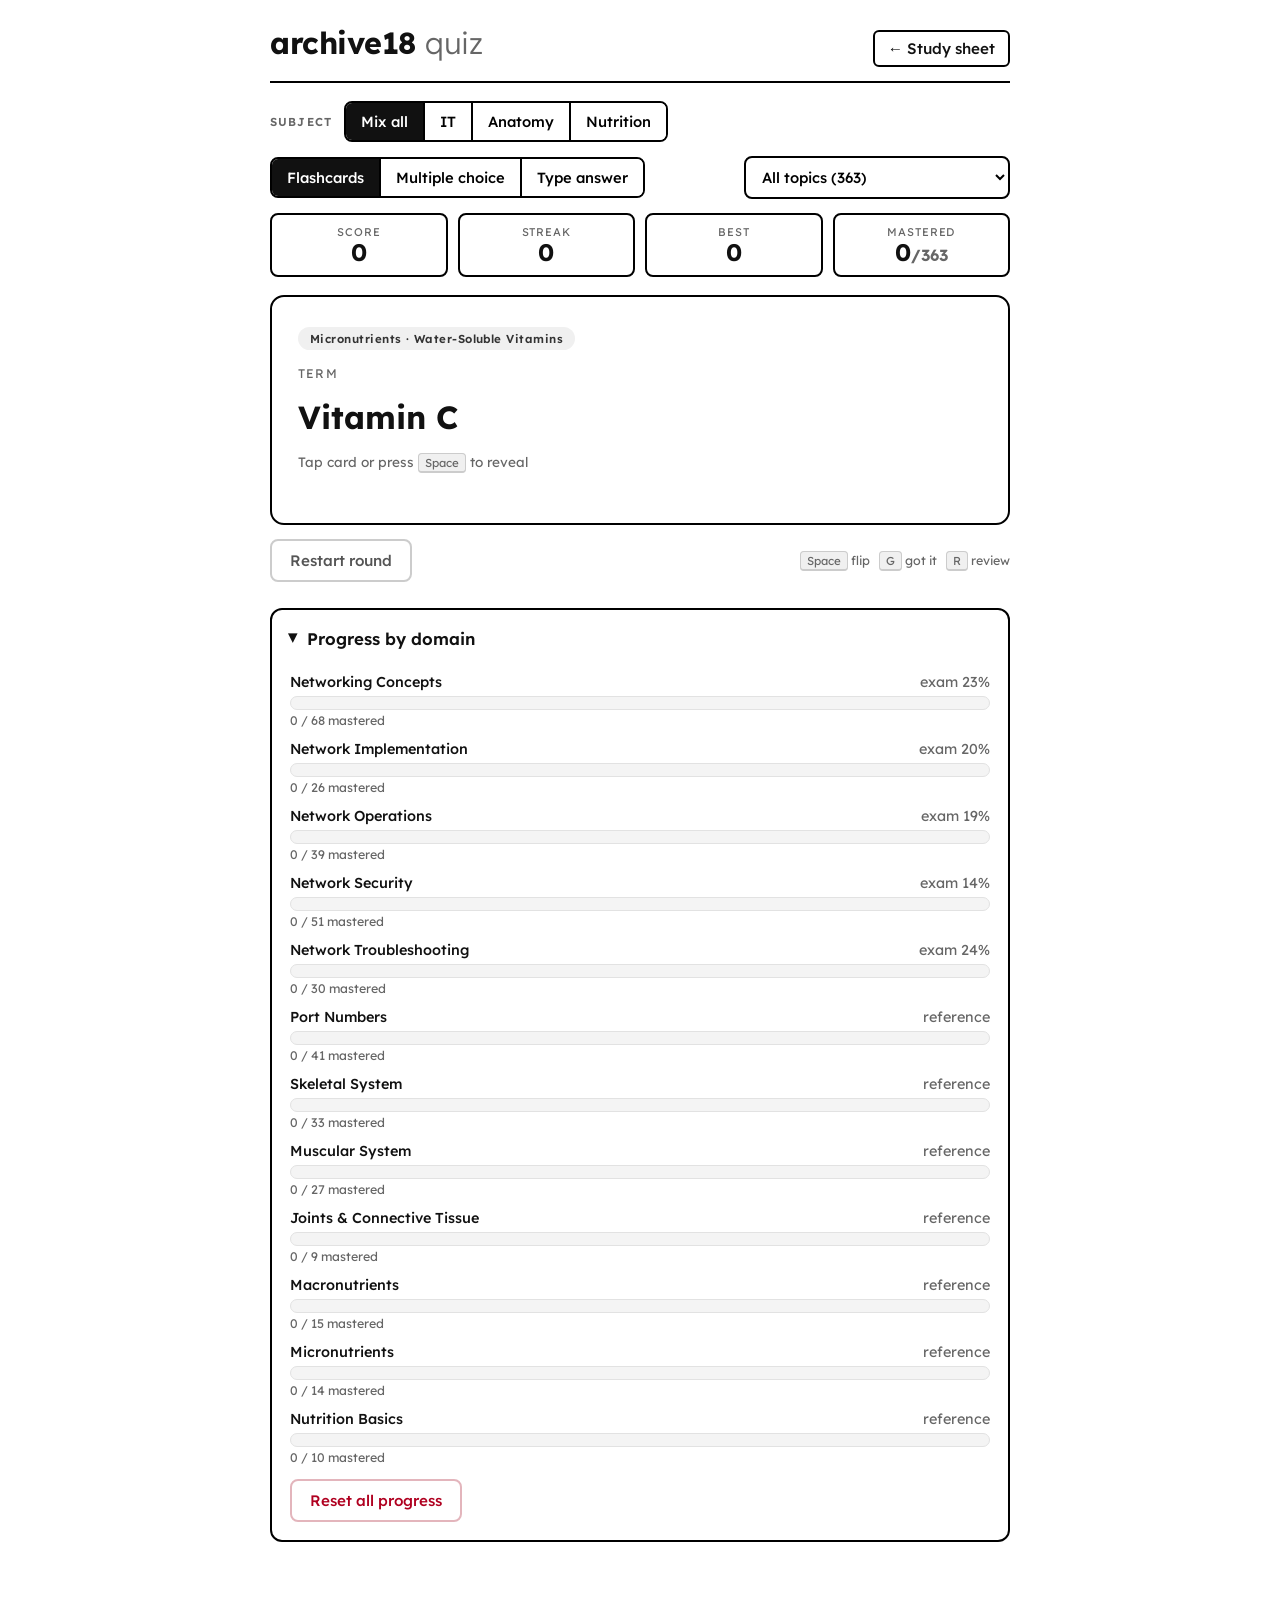
==== commit 08f89f06: "Update quiz.html" ====
--- a/quiz.html
+++ b/quiz.html
@@ -124,6 +124,8 @@
   }
   .subj-row{display:flex;align-items:center;gap:12px;margin-bottom:14px;flex-wrap:wrap}
   .subj-label{font-size:.72rem;letter-spacing:.1em;text-transform:uppercase;color:var(--muted);font-weight:600}
+  .flash-phon{color:var(--muted);font-style:italic;font-size:1.05rem;margin-top:-4px}
+  .phon{color:var(--muted);font-style:italic;font-weight:400}
 </style>
 </head>
 <body>
@@ -177,7 +179,7 @@
 </div>
 
 <script>
-const CARDS = [{"id": 0, "domain": "Networking Concepts", "kind": "term", "front": "Layer 1: Physical layer", "back": "bits in a wire (Hub, Repeater, Network cabling)", "prompt": "bits in a wire (Hub, Repeater, Network cabling)", "answer": "Layer 1: Physical layer", "accept": ["layer 1 physical layer", "physical layer"], "sub": "OSI Model", "subject": "IT"}, {"id": 1, "domain": "Networking Concepts", "kind": "term", "front": "Layer 2: Data Link", "back": "physical addressing (MAC addresses(48-bit), Bridge, Switch, NIC(Network adapter), ARP, Frames)", "prompt": "physical addressing (MAC addresses(48-bit), Bridge, Switch, NIC(Network adapter), ARP, Frames)", "answer": "Layer 2: Data Link", "accept": ["data link", "layer 2 data link"], "sub": "OSI Model", "subject": "IT"}, {"id": 2, "domain": "Networking Concepts", "kind": "term", "front": "Layer 3: Network", "back": "path determination (Routers, IP, ICMP, Packets)", "prompt": "path determination (Routers, IP, ICMP, Packets)", "answer": "Layer 3: Network", "accept": ["layer 3 network", "network"], "sub": "OSI Model", "subject": "IT"}, {"id": 3, "domain": "Networking Concepts", "kind": "term", "front": "Layer 4: Transport", "back": "TCP(Segments) = reliable/connection-oriented, UDP(Datagrams) = fast/connectionless & ports", "prompt": "TCP(Segments) = reliable/connection-oriented, UDP(Datagrams) = fast/connectionless & ports", "answer": "Layer 4: Transport", "accept": ["layer 4 transport", "transport"], "sub": "OSI Model", "subject": "IT"}, {"id": 4, "domain": "Networking Concepts", "kind": "term", "front": "Layer 5: Session", "back": "managing connections (opening, closing, and maintaining connections)", "prompt": "managing connections (opening, closing, and maintaining connections)", "answer": "Layer 5: Session", "accept": ["layer 5 session", "session"], "sub": "OSI Model", "subject": "IT"}, {"id": 5, "domain": "Networking Concepts", "kind": "term", "front": "Layer 6: Presentation", "back": "data translation (data compression, and data encryption/decryption)", "prompt": "data translation (data compression, and data encryption/decryption)", "answer": "Layer 6: Presentation", "accept": ["layer 6 presentation", "presentation"], "sub": "OSI Model", "subject": "IT"}, {"id": 6, "domain": "Networking Concepts", "kind": "term", "front": "Layer 7: Application", "back": "user interface (direct interaction between the end-user and the network & HTTP, FTP, SMTP)", "prompt": "user interface (direct interaction between the end-user and the network & HTTP, FTP, SMTP)", "answer": "Layer 7: Application", "accept": ["application", "layer 7 application"], "sub": "OSI Model", "subject": "IT"}, {"id": 7, "domain": "Networking Concepts", "kind": "term", "front": "Routers", "back": "connect networks (multilayer switch)", "prompt": "connect networks (multilayer switch)", "answer": "Routers", "accept": ["routers"], "sub": "Networking appliances", "subject": "IT"}, {"id": 8, "domain": "Networking Concepts", "kind": "term", "front": "Switches", "back": "make networks (use MAC addresses)", "prompt": "make networks (use MAC addresses)", "answer": "Switches", "accept": ["switches"], "sub": "Networking appliances", "subject": "IT"}, {"id": 9, "domain": "Networking Concepts", "kind": "term", "front": "Hubs", "back": "make networks (no one should be using these today)", "prompt": "make networks (no one should be using these today)", "answer": "Hubs", "accept": ["hubs"], "sub": "Networking appliances", "subject": "IT"}, {"id": 10, "domain": "Networking Concepts", "kind": "term", "front": "Firewall", "back": "controls ingoing and outgoing traffic based on a set of rules (named after literal firewalls in buildings)", "prompt": "controls ingoing and outgoing traffic based on a set of rules (named after literal firewalls in buildings)", "answer": "Firewall", "accept": ["firewall"], "sub": "Networking appliances", "subject": "IT"}, {"id": 11, "domain": "Networking Concepts", "kind": "term", "front": "IDS/IPS", "back": "Intrusion Detection System (it just monitors) Intrusion Protection System (actually blocks)", "prompt": "Intrusion Detection System (it just monitors) Intrusion Protection System (actually blocks)", "answer": "IDS/IPS", "accept": ["ids", "ids ips", "ips"], "sub": "Networking appliances", "subject": "IT"}, {"id": 12, "domain": "Networking Concepts", "kind": "term", "front": "Load Balancer", "back": "dynamically distributes incoming network traffic across multiple servers to prevent any single machine from becoming overwhelmed", "prompt": "dynamically distributes incoming network traffic across multiple servers to prevent any single machine from becoming overwhelmed", "answer": "Load Balancer", "accept": ["load balancer"], "sub": "Networking appliances", "subject": "IT"}, {"id": 13, "domain": "Networking Concepts", "kind": "term", "front": "Proxies", "back": "gateway between your device and the internet", "prompt": "gateway between your device and the internet", "answer": "Proxies", "accept": ["proxies"], "sub": "Networking appliances", "subject": "IT"}, {"id": 14, "domain": "Networking Concepts", "kind": "term", "front": "NAS", "back": "Network Attached Storage \u2014 file-level storage accessed over a network (SMB/NFS)", "prompt": "Network Attached Storage \u2014 file-level storage accessed over a network (SMB/NFS)", "answer": "NAS", "accept": ["nas"], "sub": "Networking appliances", "subject": "IT"}, {"id": 15, "domain": "Networking Concepts", "kind": "term", "front": "SAN", "back": "Storage Area Network \u2014 block-level storage, high speed, expensive, used by servers", "prompt": "Storage Area Network \u2014 block-level storage, high speed, expensive, used by servers", "answer": "SAN", "accept": ["san"], "sub": "Networking appliances", "subject": "IT"}, {"id": 16, "domain": "Networking Concepts", "kind": "term", "front": "NFV", "back": "Network Functions Virtualization (replaces hardware with software)", "prompt": "Network Functions Virtualization (replaces hardware with software)", "answer": "NFV", "accept": ["nfv"], "sub": "Cloud concepts", "subject": "IT"}, {"id": 17, "domain": "Networking Concepts", "kind": "term", "front": "VPC", "back": "Virtual Private Cloud (private network hosted within a public cloud provider's infrastructure)", "prompt": "Virtual Private Cloud (private network hosted within a public cloud provider's infrastructure)", "answer": "VPC", "accept": ["vpc"], "sub": "Cloud concepts", "subject": "IT"}, {"id": 18, "domain": "Networking Concepts", "kind": "term", "front": "NSG", "back": "Network Security Group \u2014 virtual firewall for cloud computing environments", "prompt": "Network Security Group \u2014 virtual firewall for cloud computing environments", "answer": "NSG", "accept": ["nsg"], "sub": "Cloud concepts", "subject": "IT"}, {"id": 19, "domain": "Networking Concepts", "kind": "term", "front": "Cloud Gateways", "back": "networking devices or virtual services that bridge on-premises infrastructure to cloud environments", "prompt": "networking devices or virtual services that bridge on-premises infrastructure to cloud environments", "answer": "Cloud Gateways", "accept": ["cloud gateways"], "sub": "Cloud concepts", "subject": "IT"}, {"id": 20, "domain": "Networking Concepts", "kind": "term", "front": "Deployment models (public, private, hybrid)", "back": "where your infrastructure is hosted, who manages it, and who has access to it (public = provider-owned, private = you own it, hybrid = both)", "prompt": "where your infrastructure is hosted, who manages it, and who has access to it (public = provider-owned, private = you own it, hybrid = both)", "answer": "Deployment models (public, private, hybrid)", "accept": ["deployment models", "deployment models public private hybrid", "public private hybrid"], "sub": "Cloud concepts", "subject": "IT"}, {"id": 21, "domain": "Networking Concepts", "kind": "term", "front": "FTP", "back": "File Transfer Protocol \u2014 Layer 7 \u2014 TCP ports 20 (data) & 21 (control), unencrypted", "prompt": "File Transfer Protocol \u2014 Layer 7 \u2014 TCP ports 20 (data) & 21 (control), unencrypted", "answer": "FTP", "accept": ["ftp"], "sub": "Ports and protocols", "subject": "IT"}, {"id": 22, "domain": "Networking Concepts", "kind": "term", "front": "SFTP", "back": "SSH File Transfer Protocol \u2014 Layer 7 \u2014 TCP port 22, encrypted file transfer over SSH", "prompt": "SSH File Transfer Protocol \u2014 Layer 7 \u2014 TCP port 22, encrypted file transfer over SSH", "answer": "SFTP", "accept": ["sftp"], "sub": "Ports and protocols", "subject": "IT"}, {"id": 23, "domain": "Networking Concepts", "kind": "term", "front": "Unicast", "back": "one-to-one \u2014 single sender to single receiver (most normal traffic)", "prompt": "one-to-one \u2014 single sender to single receiver (most normal traffic)", "answer": "Unicast", "accept": ["unicast"], "sub": "Traffic types", "subject": "IT"}, {"id": 24, "domain": "Networking Concepts", "kind": "term", "front": "Multicast", "back": "one-to-many \u2014 single sender to a subscribed group (e.g. video streaming)", "prompt": "one-to-many \u2014 single sender to a subscribed group (e.g. video streaming)", "answer": "Multicast", "accept": ["multicast"], "sub": "Traffic types", "subject": "IT"}, {"id": 25, "domain": "Networking Concepts", "kind": "term", "front": "Anycast", "back": "one-to-nearest \u2014 packet sent to the closest node in a group (used in DNS/CDN)", "prompt": "one-to-nearest \u2014 packet sent to the closest node in a group (used in DNS/CDN)", "answer": "Anycast", "accept": ["anycast"], "sub": "Traffic types", "subject": "IT"}, {"id": 26, "domain": "Networking Concepts", "kind": "term", "front": "Broadcast", "back": "one-to-all \u2014 sent to every device on the network segment (e.g. ARP requests)", "prompt": "one-to-all \u2014 sent to every device on the network segment (e.g. ARP requests)", "answer": "Broadcast", "accept": ["broadcast"], "sub": "Traffic types", "subject": "IT"}, {"id": 27, "domain": "Networking Concepts", "kind": "term", "front": "802.11", "back": "Wi-Fi standard family \u2014 a/b/g/n/ac/ax (Wi-Fi 6); defines speeds, frequencies, and modulation", "prompt": "Wi-Fi standard family \u2014 a/b/g/n/ac/ax (Wi-Fi 6); defines speeds, frequencies, and modulation", "answer": "802.11", "accept": ["802 11"], "sub": "Transmission media (Wireless)", "subject": "IT"}, {"id": 28, "domain": "Networking Concepts", "kind": "term", "front": "Cellular", "back": "4G LTE / 5G \u2014 wide-area wireless via cell towers; 5G adds mmWave for high speed/low latency", "prompt": "4G LTE / 5G \u2014 wide-area wireless via cell towers; 5G adds mmWave for high speed/low latency", "answer": "Cellular", "accept": ["cellular"], "sub": "Transmission media (Wireless)", "subject": "IT"}, {"id": 29, "domain": "Networking Concepts", "kind": "term", "front": "Satellite", "back": "long-distance wireless via orbiting satellites \u2014 high latency (LEO like Starlink is lower latency)", "prompt": "long-distance wireless via orbiting satellites \u2014 high latency (LEO like Starlink is lower latency)", "answer": "Satellite", "accept": ["satellite"], "sub": "Transmission media (Wireless)", "subject": "IT"}, {"id": 30, "domain": "Networking Concepts", "kind": "term", "front": "Fiber", "back": "light pulses through glass/plastic \u2014 immune to EMI, very long distances, high speed (SMF = single-mode, MMF = multi-mode)", "prompt": "light pulses through glass/plastic \u2014 immune to EMI, very long distances, high speed (SMF = single-mode, MMF = multi-mode)", "answer": "Fiber", "accept": ["fiber"], "sub": "Transmission media (Wired)", "subject": "IT"}, {"id": 31, "domain": "Networking Concepts", "kind": "term", "front": "Coaxial", "back": "copper core with shielding \u2014 used in cable TV/internet (RG-6), BNC connectors", "prompt": "copper core with shielding \u2014 used in cable TV/internet (RG-6), BNC connectors", "answer": "Coaxial", "accept": ["coaxial"], "sub": "Transmission media (Wired)", "subject": "IT"}, {"id": 32, "domain": "Networking Concepts", "kind": "term", "front": "DAC (Direct Attach Copper)", "back": "short copper cable with SFP/QSFP ends \u2014 used in datacenters for rack-to-rack, cheaper than fiber for short runs", "prompt": "short copper cable with SFP/QSFP ends \u2014 used in datacenters for rack-to-rack, cheaper than fiber for short runs", "answer": "DAC (Direct Attach Copper)", "accept": ["dac", "dac direct attach copper", "direct attach copper"], "sub": "Transmission media (Wired)", "subject": "IT"}, {"id": 33, "domain": "Networking Concepts", "kind": "term", "front": "SC", "back": "Subscriber Connector \u2014 square push-pull fiber connector, older standard", "prompt": "Subscriber Connector \u2014 square push-pull fiber connector, older standard", "answer": "SC", "accept": ["sc"], "sub": "Transceivers and connectors", "subject": "IT"}, {"id": 34, "domain": "Networking Concepts", "kind": "term", "front": "LC", "back": "Lucent Connector \u2014 small square snap-in fiber connector, most common in datacenters today", "prompt": "Lucent Connector \u2014 small square snap-in fiber connector, most common in datacenters today", "answer": "LC", "accept": ["lc"], "sub": "Transceivers and connectors", "subject": "IT"}, {"id": 35, "domain": "Networking Concepts", "kind": "term", "front": "ST", "back": "Straight Tip \u2014 round bayonet-style fiber connector, older, used in legacy installs", "prompt": "Straight Tip \u2014 round bayonet-style fiber connector, older, used in legacy installs", "answer": "ST", "accept": ["st"], "sub": "Transceivers and connectors", "subject": "IT"}, {"id": 36, "domain": "Networking Concepts", "kind": "term", "front": "MPO", "back": "Multi-fiber Push On \u2014 high-density fiber connector, holds 12\u201324 fibers, used in datacenter trunk cables", "prompt": "Multi-fiber Push On \u2014 high-density fiber connector, holds 12\u201324 fibers, used in datacenter trunk cables", "answer": "MPO", "accept": ["mpo"], "sub": "Transceivers and connectors", "subject": "IT"}, {"id": 37, "domain": "Networking Concepts", "kind": "term", "front": "RJ11", "back": "4-pin/6-position connector \u2014 used for telephone lines (POTS)", "prompt": "4-pin/6-position connector \u2014 used for telephone lines (POTS)", "answer": "RJ11", "accept": ["rj11"], "sub": "Transceivers and connectors", "subject": "IT"}, {"id": 38, "domain": "Networking Concepts", "kind": "term", "front": "RJ45", "back": "8-pin connector \u2014 standard Ethernet connector for Cat5e/Cat6/Cat6a", "prompt": "8-pin connector \u2014 standard Ethernet connector for Cat5e/Cat6/Cat6a", "answer": "RJ45", "accept": ["rj45"], "sub": "Transceivers and connectors", "subject": "IT"}, {"id": 39, "domain": "Networking Concepts", "kind": "term", "front": "F-type", "back": "threaded coaxial connector \u2014 used for cable TV and broadband coax", "prompt": "threaded coaxial connector \u2014 used for cable TV and broadband coax", "answer": "F-type", "accept": ["f type"], "sub": "Transceivers and connectors", "subject": "IT"}, {"id": 40, "domain": "Networking Concepts", "kind": "term", "front": "BNC", "back": "Bayonet Neill\u2013Concelman \u2014 twist-lock coaxial connector, used in older 10BASE2 Ethernet and video", "prompt": "Bayonet Neill\u2013Concelman \u2014 twist-lock coaxial connector, used in older 10BASE2 Ethernet and video", "answer": "BNC", "accept": ["bnc"], "sub": "Transceivers and connectors", "subject": "IT"}, {"id": 41, "domain": "Networking Concepts", "kind": "term", "front": "Mesh", "back": "every node connects to every other node \u2014 full mesh = max redundancy, partial mesh = some redundancy", "prompt": "every node connects to every other node \u2014 full mesh = max redundancy, partial mesh = some redundancy", "answer": "Mesh", "accept": ["mesh"], "sub": "Network topologies", "subject": "IT"}, {"id": 42, "domain": "Networking Concepts", "kind": "term", "front": "Hybrid", "back": "combination of two or more topologies (e.g. star + mesh)", "prompt": "combination of two or more topologies (e.g. star + mesh)", "answer": "Hybrid", "accept": ["hybrid"], "sub": "Network topologies", "subject": "IT"}, {"id": 43, "domain": "Networking Concepts", "kind": "term", "front": "Star/Hub and spoke", "back": "all devices connect to a central hub/switch \u2014 most common LAN topology; single point of failure at center", "prompt": "all devices connect to a central hub/switch \u2014 most common LAN topology; single point of failure at center", "answer": "Star/Hub and spoke", "accept": ["hub and spoke", "star", "star hub and spoke"], "sub": "Network topologies", "subject": "IT"}, {"id": 44, "domain": "Networking Concepts", "kind": "term", "front": "Spine and leaf", "back": "datacenter topology \u2014 leaf switches connect to all spine switches; any leaf can reach any other in 2 hops", "prompt": "datacenter topology \u2014 leaf switches connect to all spine switches; any leaf can reach any other in 2 hops", "answer": "Spine and leaf", "accept": ["spine and leaf"], "sub": "Network topologies", "subject": "IT"}, {"id": 45, "domain": "Networking Concepts", "kind": "term", "front": "Point-to-point", "back": "direct link between exactly two devices \u2014 simplest topology", "prompt": "direct link between exactly two devices \u2014 simplest topology", "answer": "Point-to-point", "accept": ["point to point"], "sub": "Network topologies", "subject": "IT"}, {"id": 46, "domain": "Networking Concepts", "kind": "term", "front": "Three-tier", "back": "enterprise LAN: core (fast backbone) \u2192 distribution (routing/policies) \u2192 access (end devices)", "prompt": "enterprise LAN: core (fast backbone) \u2192 distribution (routing/policies) \u2192 access (end devices)", "answer": "Three-tier", "accept": ["three tier"], "sub": "Network topologies", "subject": "IT"}, {"id": 47, "domain": "Networking Concepts", "kind": "term", "front": "Collapsed core", "back": "two-tier \u2014 core and distribution layers merged into one; used in smaller networks", "prompt": "two-tier \u2014 core and distribution layers merged into one; used in smaller networks", "answer": "Collapsed core", "accept": ["collapsed core"], "sub": "Network topologies", "subject": "IT"}, {"id": 48, "domain": "Networking Concepts", "kind": "term", "front": "Public vs. private", "back": "public = routable on internet (assigned by ISP), private = RFC1918 ranges, not routable publicly (requires NAT)", "prompt": "public = routable on internet (assigned by ISP), private = RFC1918 ranges, not routable publicly (requires NAT)", "answer": "Public vs. private", "accept": ["public vs private"], "sub": "IPv4 addressing", "subject": "IT"}, {"id": 49, "domain": "Networking Concepts", "kind": "term", "front": "APIPA", "back": "Automatic Private IP Addressing \u2014 169.254.0.0/16 \u2014 assigned by OS when DHCP fails", "prompt": "Automatic Private IP Addressing \u2014 169.254.0.0/16 \u2014 assigned by OS when DHCP fails", "answer": "APIPA", "accept": ["apipa"], "sub": "IPv4 addressing", "subject": "IT"}, {"id": 50, "domain": "Networking Concepts", "kind": "term", "front": "RFC1918", "back": "private IP ranges: 10.0.0.0/8, 172.16.0.0/12, 192.168.0.0/16", "prompt": "private IP ranges: 10.0.0.0/8, 172.16.0.0/12, 192.168.0.0/16", "answer": "RFC1918", "accept": ["rfc1918"], "sub": "IPv4 addressing", "subject": "IT"}, {"id": 51, "domain": "Networking Concepts", "kind": "term", "front": "Loopback", "back": "127.0.0.0/8 \u2014 traffic sent to itself; 127.0.0.1 is the standard loopback address", "prompt": "127.0.0.0/8 \u2014 traffic sent to itself; 127.0.0.1 is the standard loopback address", "answer": "Loopback", "accept": ["loopback"], "sub": "IPv4 addressing", "subject": "IT"}, {"id": 52, "domain": "Networking Concepts", "kind": "term", "front": "Subnetting (VLSM, CIDR)", "back": "VLSM = variable length subnet masks (different size subnets); CIDR = classless notation like /24 to replace old classful system", "prompt": "VLSM = variable length subnet masks (different size subnets); CIDR = classless notation like /24 to replace old classful system", "answer": "Subnetting (VLSM, CIDR)", "accept": ["subnetting", "subnetting vlsm cidr", "vlsm cidr"], "sub": "IPv4 addressing", "subject": "IT"}, {"id": 53, "domain": "Networking Concepts", "kind": "term", "front": "Address classes (A, B, C, D, E)", "back": "A: 1-126 (/8), B: 128-191 (/16), C: 192-223 (/24), D: 224-239 (multicast), E: 240-255 (reserved/experimental)", "prompt": "A: 1-126 (/8), B: 128-191 (/16), C: 192-223 (/24), D: 224-239 (multicast), E: 240-255 (reserved/experimental)", "answer": "Address classes (A, B, C, D, E)", "accept": ["a b c d e", "address classes", "address classes a b c d e"], "sub": "IPv4 addressing", "subject": "IT"}, {"id": 54, "domain": "Networking Concepts", "kind": "term", "front": "SSH", "back": "Secure Shell \u2014 TCP port 22 \u2014 encrypted remote CLI access, replaces Telnet", "prompt": "Secure Shell \u2014 TCP port 22 \u2014 encrypted remote CLI access, replaces Telnet", "answer": "SSH", "accept": ["ssh"], "sub": "Additional ports and protocols", "subject": "IT"}, {"id": 55, "domain": "Networking Concepts", "kind": "term", "front": "Telnet", "back": "TCP port 23 \u2014 unencrypted remote CLI access \u2014 never use on production, security risk", "prompt": "TCP port 23 \u2014 unencrypted remote CLI access \u2014 never use on production, security risk", "answer": "Telnet", "accept": ["telnet"], "sub": "Additional ports and protocols", "subject": "IT"}, {"id": 56, "domain": "Networking Concepts", "kind": "term", "front": "SMTP", "back": "Simple Mail Transfer Protocol \u2014 TCP port 25 \u2014 sends email between servers", "prompt": "Simple Mail Transfer Protocol \u2014 TCP port 25 \u2014 sends email between servers", "answer": "SMTP", "accept": ["smtp"], "sub": "Additional ports and protocols", "subject": "IT"}, {"id": 57, "domain": "Networking Concepts", "kind": "term", "front": "DNS", "back": "Domain Name System \u2014 UDP/TCP port 53 \u2014 resolves hostnames to IP addresses", "prompt": "Domain Name System \u2014 UDP/TCP port 53 \u2014 resolves hostnames to IP addresses", "answer": "DNS", "accept": ["dns"], "sub": "Additional ports and protocols", "subject": "IT"}, {"id": 58, "domain": "Networking Concepts", "kind": "term", "front": "DHCP", "back": "Dynamic Host Configuration Protocol \u2014 UDP ports 67/68 \u2014 auto-assigns IP, subnet, gateway, DNS to clients", "prompt": "Dynamic Host Configuration Protocol \u2014 UDP ports 67/68 \u2014 auto-assigns IP, subnet, gateway, DNS to clients", "answer": "DHCP", "accept": ["dhcp"], "sub": "Additional ports and protocols", "subject": "IT"}, {"id": 59, "domain": "Networking Concepts", "kind": "term", "front": "HTTP", "back": "Hypertext Transfer Protocol \u2014 TCP port 80 \u2014 unencrypted web traffic", "prompt": "Hypertext Transfer Protocol \u2014 TCP port 80 \u2014 unencrypted web traffic", "answer": "HTTP", "accept": ["http"], "sub": "Additional ports and protocols", "subject": "IT"}, {"id": 60, "domain": "Networking Concepts", "kind": "term", "front": "HTTPS", "back": "HTTP Secure \u2014 TCP port 443 \u2014 HTTP over TLS/SSL, encrypted web traffic", "prompt": "HTTP Secure \u2014 TCP port 443 \u2014 HTTP over TLS/SSL, encrypted web traffic", "answer": "HTTPS", "accept": ["https"], "sub": "Additional ports and protocols", "subject": "IT"}, {"id": 61, "domain": "Networking Concepts", "kind": "term", "front": "SNMP", "back": "Simple Network Management Protocol \u2014 UDP port 161 \u2014 monitors and manages network devices", "prompt": "Simple Network Management Protocol \u2014 UDP port 161 \u2014 monitors and manages network devices", "answer": "SNMP", "accept": ["snmp"], "sub": "Additional ports and protocols", "subject": "IT"}, {"id": 62, "domain": "Networking Concepts", "kind": "term", "front": "LDAP", "back": "Lightweight Directory Access Protocol \u2014 TCP port 389 \u2014 queries directory services (e.g. Active Directory)", "prompt": "Lightweight Directory Access Protocol \u2014 TCP port 389 \u2014 queries directory services (e.g. Active Directory)", "answer": "LDAP", "accept": ["ldap"], "sub": "Additional ports and protocols", "subject": "IT"}, {"id": 63, "domain": "Networking Concepts", "kind": "term", "front": "RDP", "back": "Remote Desktop Protocol \u2014 TCP port 3389 \u2014 Microsoft GUI remote access", "prompt": "Remote Desktop Protocol \u2014 TCP port 3389 \u2014 Microsoft GUI remote access", "answer": "RDP", "accept": ["rdp"], "sub": "Additional ports and protocols", "subject": "IT"}, {"id": 64, "domain": "Networking Concepts", "kind": "term", "front": "SIP", "back": "Session Initiation Protocol \u2014 TCP/UDP port 5060/5061 \u2014 sets up/tears down VoIP calls", "prompt": "Session Initiation Protocol \u2014 TCP/UDP port 5060/5061 \u2014 sets up/tears down VoIP calls", "answer": "SIP", "accept": ["sip"], "sub": "Additional ports and protocols", "subject": "IT"}, {"id": 65, "domain": "Networking Concepts", "kind": "term", "front": "SaaS", "back": "Software as a Service \u2014 provider manages everything, you just use the app (e.g. Gmail, Office 365)", "prompt": "Software as a Service \u2014 provider manages everything, you just use the app (e.g. Gmail, Office 365)", "answer": "SaaS", "accept": ["saas"], "sub": "Additional cloud service models", "subject": "IT"}, {"id": 66, "domain": "Networking Concepts", "kind": "term", "front": "IaaS", "back": "Infrastructure as a Service \u2014 provider gives you VMs/networking/storage, you manage OS and up (e.g. AWS EC2)", "prompt": "Infrastructure as a Service \u2014 provider gives you VMs/networking/storage, you manage OS and up (e.g. AWS EC2)", "answer": "IaaS", "accept": ["iaas"], "sub": "Additional cloud service models", "subject": "IT"}, {"id": 67, "domain": "Networking Concepts", "kind": "term", "front": "PaaS", "back": "Platform as a Service \u2014 provider manages OS/runtime, you manage your app and data (e.g. Heroku, Azure App Service)", "prompt": "Platform as a Service \u2014 provider manages OS/runtime, you manage your app and data (e.g. Heroku, Azure App Service)", "answer": "PaaS", "accept": ["paas"], "sub": "Additional cloud service models", "subject": "IT"}, {"id": 68, "domain": "Network Implementation", "kind": "term", "front": "Static routing", "back": "manually configured routes \u2014 no overhead, no auto-updates; used for small/simple networks or default routes", "prompt": "manually configured routes \u2014 no overhead, no auto-updates; used for small/simple networks or default routes", "answer": "Static routing", "accept": ["static routing"], "sub": "Routing technologies", "subject": "IT"}, {"id": 69, "domain": "Network Implementation", "kind": "term", "front": "Dynamic routing", "back": "routers exchange routes automatically via protocols (OSPF, BGP, EIGRP) \u2014 adapts to topology changes", "prompt": "routers exchange routes automatically via protocols (OSPF, BGP, EIGRP) \u2014 adapts to topology changes", "answer": "Dynamic routing", "accept": ["dynamic routing"], "sub": "Routing technologies", "subject": "IT"}, {"id": 70, "domain": "Network Implementation", "kind": "term", "front": "BGP", "back": "Border Gateway Protocol \u2014 path-vector, TCP port 179 \u2014 the routing protocol of the internet (between ASes)", "prompt": "Border Gateway Protocol \u2014 path-vector, TCP port 179 \u2014 the routing protocol of the internet (between ASes)", "answer": "BGP", "accept": ["bgp"], "sub": "Routing technologies", "subject": "IT"}, {"id": 71, "domain": "Network Implementation", "kind": "term", "front": "EIGRP", "back": "Enhanced Interior Gateway Routing Protocol \u2014 Cisco proprietary, hybrid distance-vector, fast convergence", "prompt": "Enhanced Interior Gateway Routing Protocol \u2014 Cisco proprietary, hybrid distance-vector, fast convergence", "answer": "EIGRP", "accept": ["eigrp"], "sub": "Routing technologies", "subject": "IT"}, {"id": 72, "domain": "Network Implementation", "kind": "term", "front": "OSPF", "back": "Open Shortest Path First \u2014 link-state IGP \u2014 uses Dijkstra algorithm, organized into areas, open standard", "prompt": "Open Shortest Path First \u2014 link-state IGP \u2014 uses Dijkstra algorithm, organized into areas, open standard", "answer": "OSPF", "accept": ["ospf"], "sub": "Routing technologies", "subject": "IT"}, {"id": 73, "domain": "Network Implementation", "kind": "term", "front": "NAT", "back": "Network Address Translation \u2014 maps private IPs to public IP for outbound internet (hides internal network)", "prompt": "Network Address Translation \u2014 maps private IPs to public IP for outbound internet (hides internal network)", "answer": "NAT", "accept": ["nat"], "sub": "Routing technologies", "subject": "IT"}, {"id": 74, "domain": "Network Implementation", "kind": "term", "front": "PAT", "back": "Port Address Translation \u2014 NAT overload; maps many private IPs to one public IP using different ports", "prompt": "Port Address Translation \u2014 NAT overload; maps many private IPs to one public IP using different ports", "answer": "PAT", "accept": ["pat"], "sub": "Routing technologies", "subject": "IT"}, {"id": 75, "domain": "Network Implementation", "kind": "term", "front": "FHRP", "back": "First Hop Redundancy Protocol \u2014 provides default gateway redundancy (HSRP, VRRP, GLBP)", "prompt": "First Hop Redundancy Protocol \u2014 provides default gateway redundancy (HSRP, VRRP, GLBP)", "answer": "FHRP", "accept": ["fhrp"], "sub": "Routing technologies", "subject": "IT"}, {"id": 76, "domain": "Network Implementation", "kind": "term", "front": "VIP", "back": "Virtual IP \u2014 shared IP address used by FHRP or load balancers; not tied to a single physical device", "prompt": "Virtual IP \u2014 shared IP address used by FHRP or load balancers; not tied to a single physical device", "answer": "VIP", "accept": ["vip"], "sub": "Routing technologies", "subject": "IT"}, {"id": 77, "domain": "Network Implementation", "kind": "term", "front": "Subinterfaces", "back": "logical subdivision of a physical interface \u2014 used for router-on-a-stick VLAN routing (e.g. Gi0/0.10)", "prompt": "logical subdivision of a physical interface \u2014 used for router-on-a-stick VLAN routing (e.g. Gi0/0.10)", "answer": "Subinterfaces", "accept": ["subinterfaces"], "sub": "Routing technologies", "subject": "IT"}, {"id": 78, "domain": "Network Implementation", "kind": "term", "front": "VLANs", "back": "Virtual LAN \u2014 logically segments a switch into separate broadcast domains without needing separate hardware", "prompt": "Virtual LAN \u2014 logically segments a switch into separate broadcast domains without needing separate hardware", "answer": "VLANs", "accept": ["vlans"], "sub": "Switching technologies", "subject": "IT"}, {"id": 79, "domain": "Network Implementation", "kind": "term", "front": "Interface configuration", "back": "port settings on a switch: speed, duplex, access vs trunk mode, VLAN assignment", "prompt": "port settings on a switch: speed, duplex, access vs trunk mode, VLAN assignment", "answer": "Interface configuration", "accept": ["interface configuration"], "sub": "Switching technologies", "subject": "IT"}, {"id": 80, "domain": "Network Implementation", "kind": "term", "front": "Spanning tree", "back": "Spanning Tree Protocol \u2014 prevents Layer 2 loops by blocking redundant paths (STP, RSTP, MSTP)", "prompt": "Spanning Tree Protocol \u2014 prevents Layer 2 loops by blocking redundant paths (STP, RSTP, MSTP)", "answer": "Spanning tree", "accept": ["spanning tree"], "sub": "Switching technologies", "subject": "IT"}, {"id": 81, "domain": "Network Implementation", "kind": "term", "front": "MTU", "back": "Maximum Transmission Unit \u2014 largest packet size allowed on a link; standard Ethernet = 1500 bytes", "prompt": "Maximum Transmission Unit \u2014 largest packet size allowed on a link; standard Ethernet = 1500 bytes", "answer": "MTU", "accept": ["mtu"], "sub": "Switching technologies", "subject": "IT"}, {"id": 82, "domain": "Network Implementation", "kind": "term", "front": "Jumbo frames", "back": "frames larger than 1500 bytes MTU (up to 9000 bytes) \u2014 reduces overhead in datacenter/storage traffic", "prompt": "frames larger than 1500 bytes MTU (up to 9000 bytes) \u2014 reduces overhead in datacenter/storage traffic", "answer": "Jumbo frames", "accept": ["jumbo frames"], "sub": "Switching technologies", "subject": "IT"}, {"id": 83, "domain": "Network Implementation", "kind": "term", "front": "Channels", "back": "frequency subdivisions \u2014 2.4GHz has 11 channels (only 1/6/11 non-overlapping), 5GHz has many non-overlapping channels", "prompt": "frequency subdivisions \u2014 2.4GHz has 11 channels (only 1/6/11 non-overlapping), 5GHz has many non-overlapping channels", "answer": "Channels", "accept": ["channels"], "sub": "Wireless", "subject": "IT"}, {"id": 84, "domain": "Network Implementation", "kind": "term", "front": "Frequency options", "back": "2.4GHz = longer range, slower, more congested; 5GHz = shorter range, faster, less interference; 6GHz = Wi-Fi 6E", "prompt": "2.4GHz = longer range, slower, more congested; 5GHz = shorter range, faster, less interference; 6GHz = Wi-Fi 6E", "answer": "Frequency options", "accept": ["frequency options"], "sub": "Wireless", "subject": "IT"}, {"id": 85, "domain": "Network Implementation", "kind": "term", "front": "SSID", "back": "Service Set Identifier \u2014 the name of the wireless network broadcast by the AP", "prompt": "Service Set Identifier \u2014 the name of the wireless network broadcast by the AP", "answer": "SSID", "accept": ["ssid"], "sub": "Wireless", "subject": "IT"}, {"id": 86, "domain": "Network Implementation", "kind": "term", "front": "Encryption", "back": "WEP (broken), WPA, WPA2 (AES/CCMP \u2014 current standard), WPA3 (latest, stronger)", "prompt": "WEP (broken), WPA, WPA2 (AES/CCMP \u2014 current standard), WPA3 (latest, stronger)", "answer": "Encryption", "accept": ["encryption"], "sub": "Wireless", "subject": "IT"}, {"id": 87, "domain": "Network Implementation", "kind": "term", "front": "Guest networks", "back": "isolated SSID/VLAN for untrusted devices \u2014 prevents guests from accessing internal LAN", "prompt": "isolated SSID/VLAN for untrusted devices \u2014 prevents guests from accessing internal LAN", "answer": "Guest networks", "accept": ["guest networks"], "sub": "Wireless", "subject": "IT"}, {"id": 88, "domain": "Network Implementation", "kind": "term", "front": "Authentication", "back": "Open, PSK (pre-shared key), 802.1X/EAP (enterprise \u2014 uses RADIUS for per-user auth)", "prompt": "Open, PSK (pre-shared key), 802.1X/EAP (enterprise \u2014 uses RADIUS for per-user auth)", "answer": "Authentication", "accept": ["authentication"], "sub": "Wireless", "subject": "IT"}, {"id": 89, "domain": "Network Implementation", "kind": "term", "front": "Antennas", "back": "omnidirectional = radiates in all directions; directional (Yagi, parabolic) = focused beam for long range", "prompt": "omnidirectional = radiates in all directions; directional (Yagi, parabolic) = focused beam for long range", "answer": "Antennas", "accept": ["antennas"], "sub": "Wireless", "subject": "IT"}, {"id": 90, "domain": "Network Implementation", "kind": "term", "front": "Access points", "back": "Access Point \u2014 provides wireless connectivity to wired network; can be standalone, controller-based, or cloud-managed", "prompt": "Access Point \u2014 provides wireless connectivity to wired network; can be standalone, controller-based, or cloud-managed", "answer": "Access points", "accept": ["access points"], "sub": "Wireless", "subject": "IT"}, {"id": 91, "domain": "Network Implementation", "kind": "term", "front": "Installation implications", "back": "cable routing, conduit, patch panels, cable management, labeling, distance limits per standard", "prompt": "cable routing, conduit, patch panels, cable management, labeling, distance limits per standard", "answer": "Installation implications", "accept": ["installation implications"], "sub": "Physical installations", "subject": "IT"}, {"id": 92, "domain": "Network Implementation", "kind": "term", "front": "Power considerations", "back": "UPS for power redundancy, PoE for powering devices over Ethernet (switches must support PoE budget)", "prompt": "UPS for power redundancy, PoE for powering devices over Ethernet (switches must support PoE budget)", "answer": "Power considerations", "accept": ["power considerations"], "sub": "Physical installations", "subject": "IT"}, {"id": 93, "domain": "Network Implementation", "kind": "term", "front": "Environmental factors", "back": "temperature, humidity, dust, EMI \u2014 datacenters use HVAC, raised floors, hot/cold aisle containment", "prompt": "temperature, humidity, dust, EMI \u2014 datacenters use HVAC, raised floors, hot/cold aisle containment", "answer": "Environmental factors", "accept": ["environmental factors"], "sub": "Physical installations", "subject": "IT"}, {"id": 94, "domain": "Network Operations", "kind": "term", "front": "Physical vs. logical diagrams", "back": "physical = actual device locations and cable runs; logical = IP addressing, VLANs, routing paths", "prompt": "physical = actual device locations and cable runs; logical = IP addressing, VLANs, routing paths", "answer": "Physical vs. logical diagrams", "accept": ["physical vs logical diagrams"], "sub": "Documentation", "subject": "IT"}, {"id": 95, "domain": "Network Operations", "kind": "term", "front": "Rack diagrams", "back": "diagram of equipment mounted in a rack \u2014 shows U positions, power draw, cable management", "prompt": "diagram of equipment mounted in a rack \u2014 shows U positions, power draw, cable management", "answer": "Rack diagrams", "accept": ["rack diagrams"], "sub": "Documentation", "subject": "IT"}, {"id": 96, "domain": "Network Operations", "kind": "term", "front": "Cable maps", "back": "documents which cable connects which ports \u2014 essential for troubleshooting", "prompt": "documents which cable connects which ports \u2014 essential for troubleshooting", "answer": "Cable maps", "accept": ["cable maps"], "sub": "Documentation", "subject": "IT"}, {"id": 97, "domain": "Network Operations", "kind": "term", "front": "Asset inventory", "back": "list of all hardware/software with serial numbers, location, owner, warranty info", "prompt": "list of all hardware/software with serial numbers, location, owner, warranty info", "answer": "Asset inventory", "accept": ["asset inventory"], "sub": "Documentation", "subject": "IT"}, {"id": 98, "domain": "Network Operations", "kind": "term", "front": "IPAM", "back": "IP Address Management \u2014 tracks allocation of IP space, subnets, and assignments", "prompt": "IP Address Management \u2014 tracks allocation of IP space, subnets, and assignments", "answer": "IPAM", "accept": ["ipam"], "sub": "Documentation", "subject": "IT"}, {"id": 99, "domain": "Network Operations", "kind": "term", "front": "SLA", "back": "Service Level Agreement \u2014 defines uptime guarantees, response times, and penalties between provider and customer", "prompt": "Service Level Agreement \u2014 defines uptime guarantees, response times, and penalties between provider and customer", "answer": "SLA", "accept": ["sla"], "sub": "Documentation", "subject": "IT"}, {"id": 100, "domain": "Network Operations", "kind": "term", "front": "Wireless surveys", "back": "maps wireless signal coverage, interference, and AP placement in a physical space", "prompt": "maps wireless signal coverage, interference, and AP placement in a physical space", "answer": "Wireless surveys", "accept": ["wireless surveys"], "sub": "Documentation", "subject": "IT"}, {"id": 101, "domain": "Network Operations", "kind": "term", "front": "EOL (End of Life)", "back": "End of Life \u2014 vendor stops selling the product; still supported for a period", "prompt": "End of Life \u2014 vendor stops selling the product; still supported for a period", "answer": "EOL (End of Life)", "accept": ["end of life", "eol", "eol end of life"], "sub": "Life-cycle management", "subject": "IT"}, {"id": 102, "domain": "Network Operations", "kind": "term", "front": "EOS (End of Support)", "back": "End of Support \u2014 vendor stops patches and support; security risk to keep running", "prompt": "End of Support \u2014 vendor stops patches and support; security risk to keep running", "answer": "EOS (End of Support)", "accept": ["end of support", "eos", "eos end of support"], "sub": "Life-cycle management", "subject": "IT"}, {"id": 103, "domain": "Network Operations", "kind": "term", "front": "Software management", "back": "patch management, firmware updates, version control, testing before deployment", "prompt": "patch management, firmware updates, version control, testing before deployment", "answer": "Software management", "accept": ["software management"], "sub": "Life-cycle management", "subject": "IT"}, {"id": 104, "domain": "Network Operations", "kind": "term", "front": "Decommissioning", "back": "secure disposal of hardware \u2014 wipe drives, remove from inventory, document", "prompt": "secure disposal of hardware \u2014 wipe drives, remove from inventory, document", "answer": "Decommissioning", "accept": ["decommissioning"], "sub": "Life-cycle management", "subject": "IT"}, {"id": 105, "domain": "Network Operations", "kind": "term", "front": "Request process tracking", "back": "formal process: submit change request \u2192 review/approve \u2192 implement \u2192 verify \u2192 document; prevents unplanned outages", "prompt": "formal process: submit change request \u2192 review/approve \u2192 implement \u2192 verify \u2192 document; prevents unplanned outages", "answer": "Request process tracking", "accept": ["request process tracking"], "sub": "Change management", "subject": "IT"}, {"id": 106, "domain": "Network Operations", "kind": "term", "front": "Production configuration", "back": "live running config on a device \u2014 what is currently active", "prompt": "live running config on a device \u2014 what is currently active", "answer": "Production configuration", "accept": ["production configuration"], "sub": "Configuration management", "subject": "IT"}, {"id": 107, "domain": "Network Operations", "kind": "term", "front": "Backup configuration", "back": "saved copy of config \u2014 used to restore after failure or mistake", "prompt": "saved copy of config \u2014 used to restore after failure or mistake", "answer": "Backup configuration", "accept": ["backup configuration"], "sub": "Configuration management", "subject": "IT"}, {"id": 108, "domain": "Network Operations", "kind": "term", "front": "Baseline configuration", "back": "known-good standard config \u2014 used to compare against and detect drift", "prompt": "known-good standard config \u2014 used to compare against and detect drift", "answer": "Baseline configuration", "accept": ["baseline configuration"], "sub": "Configuration management", "subject": "IT"}, {"id": 109, "domain": "Network Operations", "kind": "term", "front": "SNMP", "back": "polls or receives traps from devices \u2014 v1/v2c (community string), v3 (encrypted + authenticated)", "prompt": "polls or receives traps from devices \u2014 v1/v2c (community string), v3 (encrypted + authenticated)", "answer": "SNMP", "accept": ["snmp"], "sub": "Network monitoring", "subject": "IT"}, {"id": 110, "domain": "Network Operations", "kind": "term", "front": "Flow data", "back": "NetFlow/sFlow/IPFIX \u2014 summarizes traffic flows (src/dst IP, port, bytes) for traffic analysis", "prompt": "NetFlow/sFlow/IPFIX \u2014 summarizes traffic flows (src/dst IP, port, bytes) for traffic analysis", "answer": "Flow data", "accept": ["flow data"], "sub": "Network monitoring", "subject": "IT"}, {"id": 111, "domain": "Network Operations", "kind": "term", "front": "Packet capture", "back": "full packet capture \u2014 tools like Wireshark; captures all traffic on a segment for deep analysis", "prompt": "full packet capture \u2014 tools like Wireshark; captures all traffic on a segment for deep analysis", "answer": "Packet capture", "accept": ["packet capture"], "sub": "Network monitoring", "subject": "IT"}, {"id": 112, "domain": "Network Operations", "kind": "term", "front": "Baseline metrics", "back": "normal traffic/performance metrics \u2014 used to identify anomalies or degradation", "prompt": "normal traffic/performance metrics \u2014 used to identify anomalies or degradation", "answer": "Baseline metrics", "accept": ["baseline metrics"], "sub": "Network monitoring", "subject": "IT"}, {"id": 113, "domain": "Network Operations", "kind": "term", "front": "Log aggregation", "back": "Syslog, SIEM \u2014 centralizes logs from multiple devices for correlation and alerting", "prompt": "Syslog, SIEM \u2014 centralizes logs from multiple devices for correlation and alerting", "answer": "Log aggregation", "accept": ["log aggregation"], "sub": "Network monitoring", "subject": "IT"}, {"id": 114, "domain": "Network Operations", "kind": "term", "front": "API integration", "back": "using REST APIs to pull data from devices/platforms instead of SNMP (modern network management)", "prompt": "using REST APIs to pull data from devices/platforms instead of SNMP (modern network management)", "answer": "API integration", "accept": ["api integration"], "sub": "Network monitoring", "subject": "IT"}, {"id": 115, "domain": "Network Operations", "kind": "term", "front": "Port mirroring", "back": "SPAN port \u2014 copies traffic from one port to another for monitoring without interrupting flow", "prompt": "SPAN port \u2014 copies traffic from one port to another for monitoring without interrupting flow", "answer": "Port mirroring", "accept": ["port mirroring"], "sub": "Network monitoring", "subject": "IT"}, {"id": 116, "domain": "Network Operations", "kind": "term", "front": "RPO (Recovery Point Objective)", "back": "Recovery Point Objective \u2014 max acceptable data loss measured in time (e.g. 1hr RPO = backups every hour)", "prompt": "Recovery Point Objective \u2014 max acceptable data loss measured in time (e.g. 1hr RPO = backups every hour)", "answer": "RPO (Recovery Point Objective)", "accept": ["recovery point objective", "rpo", "rpo recovery point objective"], "sub": "Disaster recovery", "subject": "IT"}, {"id": 117, "domain": "Network Operations", "kind": "term", "front": "RTO (Recovery Time Objective)", "back": "Recovery Time Objective \u2014 max acceptable downtime before systems must be restored", "prompt": "Recovery Time Objective \u2014 max acceptable downtime before systems must be restored", "answer": "RTO (Recovery Time Objective)", "accept": ["recovery time objective", "rto", "rto recovery time objective"], "sub": "Disaster recovery", "subject": "IT"}, {"id": 118, "domain": "Network Operations", "kind": "term", "front": "MTTR (Mean Time To Repair)", "back": "Mean Time To Repair \u2014 average time to fix a failed component", "prompt": "Mean Time To Repair \u2014 average time to fix a failed component", "answer": "MTTR (Mean Time To Repair)", "accept": ["mean time to repair", "mttr", "mttr mean time to repair"], "sub": "Disaster recovery", "subject": "IT"}, {"id": 119, "domain": "Network Operations", "kind": "term", "front": "MTBF (Mean Time Between Failures)", "back": "Mean Time Between Failures \u2014 average time a component runs before failing; higher = more reliable", "prompt": "Mean Time Between Failures \u2014 average time a component runs before failing; higher = more reliable", "answer": "MTBF (Mean Time Between Failures)", "accept": ["mean time between failures", "mtbf", "mtbf mean time between failures"], "sub": "Disaster recovery", "subject": "IT"}, {"id": 120, "domain": "Network Operations", "kind": "term", "front": "Cold/warm/hot sites", "back": "cold = empty facility (slowest recovery); warm = partial equipment ready; hot = fully running mirror (fastest recovery)", "prompt": "cold = empty facility (slowest recovery); warm = partial equipment ready; hot = fully running mirror (fastest recovery)", "answer": "Cold/warm/hot sites", "accept": ["cold", "cold warm hot sites", "hot sites", "warm"], "sub": "Disaster recovery", "subject": "IT"}, {"id": 121, "domain": "Network Operations", "kind": "term", "front": "Active-active/passive", "back": "active-active = both sites handle traffic simultaneously; active-passive = standby takes over only on failure", "prompt": "active-active = both sites handle traffic simultaneously; active-passive = standby takes over only on failure", "answer": "Active-active/passive", "accept": ["active active", "active active passive", "passive"], "sub": "Disaster recovery", "subject": "IT"}, {"id": 122, "domain": "Network Operations", "kind": "term", "front": "DHCP", "back": "Dynamic Host Configuration Protocol \u2014 auto-assigns IP/mask/gateway/DNS to clients (DORA process)", "prompt": "Dynamic Host Configuration Protocol \u2014 auto-assigns IP/mask/gateway/DNS to clients (DORA process)", "answer": "DHCP", "accept": ["dhcp"], "sub": "Network services", "subject": "IT"}, {"id": 123, "domain": "Network Operations", "kind": "term", "front": "SLAAC", "back": "Stateless Address Autoconfiguration \u2014 IPv6 feature; devices configure their own IP from router prefix without DHCP", "prompt": "Stateless Address Autoconfiguration \u2014 IPv6 feature; devices configure their own IP from router prefix without DHCP", "answer": "SLAAC", "accept": ["slaac"], "sub": "Network services", "subject": "IT"}, {"id": 124, "domain": "Network Operations", "kind": "term", "front": "DNS", "back": "Domain Name System \u2014 resolves FQDNs to IPs; records: A, AAAA, CNAME, MX, PTR, NS, TXT", "prompt": "Domain Name System \u2014 resolves FQDNs to IPs; records: A, AAAA, CNAME, MX, PTR, NS, TXT", "answer": "DNS", "accept": ["dns"], "sub": "Network services", "subject": "IT"}, {"id": 125, "domain": "Network Operations", "kind": "term", "front": "NTP", "back": "Network Time Protocol \u2014 UDP port 123 \u2014 synchronizes clocks; uses stratum hierarchy (stratum 0 = atomic clock)", "prompt": "Network Time Protocol \u2014 UDP port 123 \u2014 synchronizes clocks; uses stratum hierarchy (stratum 0 = atomic clock)", "answer": "NTP", "accept": ["ntp"], "sub": "Network services", "subject": "IT"}, {"id": 126, "domain": "Network Operations", "kind": "term", "front": "PTP", "back": "Precision Time Protocol (IEEE 1588) \u2014 sub-microsecond time sync; used in finance, telecom, industrial", "prompt": "Precision Time Protocol (IEEE 1588) \u2014 sub-microsecond time sync; used in finance, telecom, industrial", "answer": "PTP", "accept": ["ptp"], "sub": "Network services", "subject": "IT"}, {"id": 127, "domain": "Network Operations", "kind": "term", "front": "NTS", "back": "Network Time Security \u2014 NTP with authenticated/encrypted time sync (modern replacement for plain NTP)", "prompt": "Network Time Security \u2014 NTP with authenticated/encrypted time sync (modern replacement for plain NTP)", "answer": "NTS", "accept": ["nts"], "sub": "Network services", "subject": "IT"}, {"id": 128, "domain": "Network Operations", "kind": "term", "front": "VPNs", "back": "Virtual Private Network \u2014 encrypted tunnel over public internet; site-to-site or remote access (SSL/IPSec)", "prompt": "Virtual Private Network \u2014 encrypted tunnel over public internet; site-to-site or remote access (SSL/IPSec)", "answer": "VPNs", "accept": ["vpns"], "sub": "Access and management", "subject": "IT"}, {"id": 129, "domain": "Network Operations", "kind": "term", "front": "SSH", "back": "Secure Shell \u2014 TCP 22 \u2014 encrypted CLI management of network devices, replaces Telnet", "prompt": "Secure Shell \u2014 TCP 22 \u2014 encrypted CLI management of network devices, replaces Telnet", "answer": "SSH", "accept": ["ssh"], "sub": "Access and management", "subject": "IT"}, {"id": 130, "domain": "Network Operations", "kind": "term", "front": "GUI", "back": "Graphical UI for managing devices \u2014 web-based (HTTPS), easier but less powerful than CLI", "prompt": "Graphical UI for managing devices \u2014 web-based (HTTPS), easier but less powerful than CLI", "answer": "GUI", "accept": ["gui"], "sub": "Access and management", "subject": "IT"}, {"id": 131, "domain": "Network Operations", "kind": "term", "front": "API", "back": "REST/NETCONF/RESTCONF \u2014 programmatic device management for automation", "prompt": "REST/NETCONF/RESTCONF \u2014 programmatic device management for automation", "answer": "API", "accept": ["api"], "sub": "Access and management", "subject": "IT"}, {"id": 132, "domain": "Network Operations", "kind": "term", "front": "Console", "back": "out-of-band access via physical serial/console port \u2014 used when network access is unavailable", "prompt": "out-of-band access via physical serial/console port \u2014 used when network access is unavailable", "answer": "Console", "accept": ["console"], "sub": "Access and management", "subject": "IT"}, {"id": 133, "domain": "Network Security", "kind": "term", "front": "Encryption (data in transit/rest)", "back": "in transit = TLS/IPSec protects data moving over network; at rest = encrypted storage (AES)", "prompt": "in transit = TLS/IPSec protects data moving over network; at rest = encrypted storage (AES)", "answer": "Encryption (data in transit/rest)", "accept": ["data in transit", "data in transit rest", "encryption", "encryption data in transit", "encryption data in transit rest", "rest"], "sub": "Logical security", "subject": "IT"}, {"id": 134, "domain": "Network Security", "kind": "term", "front": "PKI", "back": "Public Key Infrastructure \u2014 manages digital certificates and CA hierarchy for encryption/identity", "prompt": "Public Key Infrastructure \u2014 manages digital certificates and CA hierarchy for encryption/identity", "answer": "PKI", "accept": ["pki"], "sub": "Logical security", "subject": "IT"}, {"id": 135, "domain": "Network Security", "kind": "term", "front": "IAM", "back": "Identity and Access Management \u2014 controls who can access what resources (users, roles, policies)", "prompt": "Identity and Access Management \u2014 controls who can access what resources (users, roles, policies)", "answer": "IAM", "accept": ["iam"], "sub": "Logical security", "subject": "IT"}, {"id": 136, "domain": "Network Security", "kind": "term", "front": "MFA", "back": "Multi-Factor Authentication \u2014 requires 2+ of: something you know, have, or are", "prompt": "Multi-Factor Authentication \u2014 requires 2+ of: something you know, have, or are", "answer": "MFA", "accept": ["mfa"], "sub": "Logical security", "subject": "IT"}, {"id": 137, "domain": "Network Security", "kind": "term", "front": "SSO", "back": "Single Sign-On \u2014 authenticate once, access multiple systems (uses SAML, OAuth, OIDC)", "prompt": "Single Sign-On \u2014 authenticate once, access multiple systems (uses SAML, OAuth, OIDC)", "answer": "SSO", "accept": ["sso"], "sub": "Logical security", "subject": "IT"}, {"id": 138, "domain": "Network Security", "kind": "term", "front": "RADIUS", "back": "Remote Authentication Dial-In User Service \u2014 UDP 1812/1813 \u2014 centralized AAA for network access (802.1X)", "prompt": "Remote Authentication Dial-In User Service \u2014 UDP 1812/1813 \u2014 centralized AAA for network access (802.1X)", "answer": "RADIUS", "accept": ["radius"], "sub": "Logical security", "subject": "IT"}, {"id": 139, "domain": "Network Security", "kind": "term", "front": "LDAP", "back": "Lightweight Directory Access Protocol \u2014 queries user/device directory (Active Directory uses LDAP)", "prompt": "Lightweight Directory Access Protocol \u2014 queries user/device directory (Active Directory uses LDAP)", "answer": "LDAP", "accept": ["ldap"], "sub": "Logical security", "subject": "IT"}, {"id": 140, "domain": "Network Security", "kind": "term", "front": "SAML", "back": "Security Assertion Markup Language \u2014 XML-based SSO standard; passes auth between identity provider and service", "prompt": "Security Assertion Markup Language \u2014 XML-based SSO standard; passes auth between identity provider and service", "answer": "SAML", "accept": ["saml"], "sub": "Logical security", "subject": "IT"}, {"id": 141, "domain": "Network Security", "kind": "term", "front": "TACACS+", "back": "TACACS+ \u2014 TCP 49 \u2014 Cisco AAA protocol; separates Authentication, Authorization, Accounting (more granular than RADIUS)", "prompt": "TACACS+ \u2014 TCP 49 \u2014 Cisco AAA protocol; separates Authentication, Authorization, Accounting (more granular than RADIUS)", "answer": "TACACS+", "accept": ["tacacs"], "sub": "Logical security", "subject": "IT"}, {"id": 142, "domain": "Network Security", "kind": "term", "front": "Time-based authentication", "back": "TOTP/HOTP \u2014 time-based one-time passwords (like Google Authenticator); valid for ~30 seconds", "prompt": "TOTP/HOTP \u2014 time-based one-time passwords (like Google Authenticator); valid for ~30 seconds", "answer": "Time-based authentication", "accept": ["time based authentication"], "sub": "Logical security", "subject": "IT"}, {"id": 143, "domain": "Network Security", "kind": "term", "front": "Least privilege", "back": "users/systems get only minimum permissions needed \u2014 limits blast radius of a compromise", "prompt": "users/systems get only minimum permissions needed \u2014 limits blast radius of a compromise", "answer": "Least privilege", "accept": ["least privilege"], "sub": "Logical security", "subject": "IT"}, {"id": 144, "domain": "Network Security", "kind": "term", "front": "Role-based access control", "back": "Role-Based Access Control \u2014 permissions assigned to roles, users assigned to roles (not direct assignment)", "prompt": "Role-Based Access Control \u2014 permissions assigned to roles, users assigned to roles (not direct assignment)", "answer": "Role-based access control", "accept": ["role based access control"], "sub": "Logical security", "subject": "IT"}, {"id": 145, "domain": "Network Security", "kind": "term", "front": "Geofencing", "back": "restricts access based on physical location using GPS/IP \u2014 can block logins outside a defined area", "prompt": "restricts access based on physical location using GPS/IP \u2014 can block logins outside a defined area", "answer": "Geofencing", "accept": ["geofencing"], "sub": "Logical security", "subject": "IT"}, {"id": 146, "domain": "Network Security", "kind": "term", "front": "Cameras", "back": "CCTV/IP cameras \u2014 deters and records physical access; part of layered security", "prompt": "CCTV/IP cameras \u2014 deters and records physical access; part of layered security", "answer": "Cameras", "accept": ["cameras"], "sub": "Physical security", "subject": "IT"}, {"id": 147, "domain": "Network Security", "kind": "term", "front": "Locks", "back": "physical locks on server rooms, racks, and cable closets \u2014 first line of physical defense", "prompt": "physical locks on server rooms, racks, and cable closets \u2014 first line of physical defense", "answer": "Locks", "accept": ["locks"], "sub": "Physical security", "subject": "IT"}, {"id": 148, "domain": "Network Security", "kind": "term", "front": "Honeypot", "back": "fake system designed to attract and detect attackers \u2014 gathers intel on attack techniques", "prompt": "fake system designed to attract and detect attackers \u2014 gathers intel on attack techniques", "answer": "Honeypot", "accept": ["honeypot"], "sub": "Deception technologies", "subject": "IT"}, {"id": 149, "domain": "Network Security", "kind": "term", "front": "Honeynet", "back": "network of honeypots \u2014 simulates an entire environment to study attacker behavior", "prompt": "network of honeypots \u2014 simulates an entire environment to study attacker behavior", "answer": "Honeynet", "accept": ["honeynet"], "sub": "Deception technologies", "subject": "IT"}, {"id": 150, "domain": "Network Security", "kind": "term", "front": "Risk", "back": "likelihood \u00d7 impact \u2014 probability that a threat will exploit a vulnerability and cause harm", "prompt": "likelihood \u00d7 impact \u2014 probability that a threat will exploit a vulnerability and cause harm", "answer": "Risk", "accept": ["risk"], "sub": "Security terminology", "subject": "IT"}, {"id": 151, "domain": "Network Security", "kind": "term", "front": "Vulnerability", "back": "weakness in a system that can be exploited (unpatched software, misconfiguration)", "prompt": "weakness in a system that can be exploited (unpatched software, misconfiguration)", "answer": "Vulnerability", "accept": ["vulnerability"], "sub": "Security terminology", "subject": "IT"}, {"id": 152, "domain": "Network Security", "kind": "term", "front": "Exploit", "back": "code or technique that takes advantage of a vulnerability to cause unintended behavior", "prompt": "code or technique that takes advantage of a vulnerability to cause unintended behavior", "answer": "Exploit", "accept": ["exploit"], "sub": "Security terminology", "subject": "IT"}, {"id": 153, "domain": "Network Security", "kind": "term", "front": "Threat", "back": "potential cause of harm \u2014 could be a person, event, or circumstance", "prompt": "potential cause of harm \u2014 could be a person, event, or circumstance", "answer": "Threat", "accept": ["threat"], "sub": "Security terminology", "subject": "IT"}, {"id": 154, "domain": "Network Security", "kind": "term", "front": "CIA Triad", "back": "Confidentiality (only authorized access), Integrity (data not tampered), Availability (systems accessible when needed)", "prompt": "Confidentiality (only authorized access), Integrity (data not tampered), Availability (systems accessible when needed)", "answer": "CIA Triad", "accept": ["cia triad"], "sub": "Security terminology", "subject": "IT"}, {"id": 155, "domain": "Network Security", "kind": "term", "front": "Data locality", "back": "laws requiring data to be stored/processed within specific geographic borders", "prompt": "laws requiring data to be stored/processed within specific geographic borders", "answer": "Data locality", "accept": ["data locality"], "sub": "Audits and compliance", "subject": "IT"}, {"id": 156, "domain": "Network Security", "kind": "term", "front": "PCI DSS", "back": "Payment Card Industry Data Security Standard \u2014 required for orgs handling credit card data", "prompt": "Payment Card Industry Data Security Standard \u2014 required for orgs handling credit card data", "answer": "PCI DSS", "accept": ["pci dss"], "sub": "Audits and compliance", "subject": "IT"}, {"id": 157, "domain": "Network Security", "kind": "term", "front": "GDPR", "back": "General Data Protection Regulation \u2014 EU law governing personal data collection, processing, and rights", "prompt": "General Data Protection Regulation \u2014 EU law governing personal data collection, processing, and rights", "answer": "GDPR", "accept": ["gdpr"], "sub": "Audits and compliance", "subject": "IT"}, {"id": 158, "domain": "Network Security", "kind": "term", "front": "IoT", "back": "Internet of Things \u2014 consumer devices (cameras, thermostats); isolate on separate VLAN due to weak security", "prompt": "Internet of Things \u2014 consumer devices (cameras, thermostats); isolate on separate VLAN due to weak security", "answer": "IoT", "accept": ["iot"], "sub": "Network segmentation", "subject": "IT"}, {"id": 159, "domain": "Network Security", "kind": "term", "front": "IIoT", "back": "Industrial IoT \u2014 factory/industrial sensors and controllers; high security/availability requirements", "prompt": "Industrial IoT \u2014 factory/industrial sensors and controllers; high security/availability requirements", "answer": "IIoT", "accept": ["iiot"], "sub": "Network segmentation", "subject": "IT"}, {"id": 160, "domain": "Network Security", "kind": "term", "front": "SCADA", "back": "Supervisory Control and Data Acquisition \u2014 monitors/controls industrial systems (power, water); air-gap when possible", "prompt": "Supervisory Control and Data Acquisition \u2014 monitors/controls industrial systems (power, water); air-gap when possible", "answer": "SCADA", "accept": ["scada"], "sub": "Network segmentation", "subject": "IT"}, {"id": 161, "domain": "Network Security", "kind": "term", "front": "ICS", "back": "Industrial Control Systems \u2014 broad term for systems controlling physical processes (includes SCADA, PLC, DCS)", "prompt": "Industrial Control Systems \u2014 broad term for systems controlling physical processes (includes SCADA, PLC, DCS)", "answer": "ICS", "accept": ["ics"], "sub": "Network segmentation", "subject": "IT"}, {"id": 162, "domain": "Network Security", "kind": "term", "front": "OT", "back": "Operational Technology \u2014 hardware/software that controls physical devices; traditionally isolated from IT", "prompt": "Operational Technology \u2014 hardware/software that controls physical devices; traditionally isolated from IT", "answer": "OT", "accept": ["ot"], "sub": "Network segmentation", "subject": "IT"}, {"id": 163, "domain": "Network Security", "kind": "term", "front": "Guest", "back": "isolated network segment for visitors \u2014 internet access only, no access to internal LAN", "prompt": "isolated network segment for visitors \u2014 internet access only, no access to internal LAN", "answer": "Guest", "accept": ["guest"], "sub": "Network segmentation", "subject": "IT"}, {"id": 164, "domain": "Network Security", "kind": "term", "front": "BYOD", "back": "Bring Your Own Device \u2014 personal devices on corporate network; requires MDM/NAC to enforce policy", "prompt": "Bring Your Own Device \u2014 personal devices on corporate network; requires MDM/NAC to enforce policy", "answer": "BYOD", "accept": ["byod"], "sub": "Network segmentation", "subject": "IT"}, {"id": 165, "domain": "Network Security", "kind": "term", "front": "DoS/DDoS", "back": "Denial of Service / Distributed DoS \u2014 floods target with traffic to exhaust resources and take it offline", "prompt": "Denial of Service / Distributed DoS \u2014 floods target with traffic to exhaust resources and take it offline", "answer": "DoS/DDoS", "accept": ["ddos", "dos", "dos ddos"], "sub": "Types of attacks", "subject": "IT"}, {"id": 166, "domain": "Network Security", "kind": "term", "front": "VLAN hopping", "back": "attacker sends 802.1Q tagged frames to jump between VLANs \u2014 prevented by disabling DTP and using dedicated native VLAN", "prompt": "attacker sends 802.1Q tagged frames to jump between VLANs \u2014 prevented by disabling DTP and using dedicated native VLAN", "answer": "VLAN hopping", "accept": ["vlan hopping"], "sub": "Types of attacks", "subject": "IT"}, {"id": 167, "domain": "Network Security", "kind": "term", "front": "MAC flooding", "back": "floods a switch CAM table with fake MACs \u2014 switch fails open and broadcasts all traffic (like a hub)", "prompt": "floods a switch CAM table with fake MACs \u2014 switch fails open and broadcasts all traffic (like a hub)", "answer": "MAC flooding", "accept": ["mac flooding"], "sub": "Types of attacks", "subject": "IT"}, {"id": 168, "domain": "Network Security", "kind": "term", "front": "ARP poisoning/spoofing", "back": "attacker sends fake ARP replies linking their MAC to another IP \u2014 enables MitM attacks", "prompt": "attacker sends fake ARP replies linking their MAC to another IP \u2014 enables MitM attacks", "answer": "ARP poisoning/spoofing", "accept": ["arp poisoning", "arp poisoning spoofing", "spoofing"], "sub": "Types of attacks", "subject": "IT"}, {"id": 169, "domain": "Network Security", "kind": "term", "front": "DNS poisoning/spoofing", "back": "attacker corrupts DNS cache with false records \u2014 redirects users to malicious sites", "prompt": "attacker corrupts DNS cache with false records \u2014 redirects users to malicious sites", "answer": "DNS poisoning/spoofing", "accept": ["dns poisoning", "dns poisoning spoofing", "spoofing"], "sub": "Types of attacks", "subject": "IT"}, {"id": 170, "domain": "Network Security", "kind": "term", "front": "Rogue devices/services", "back": "unauthorized device/service on network (rogue DHCP, rogue AP) \u2014 can intercept or disrupt traffic", "prompt": "unauthorized device/service on network (rogue DHCP, rogue AP) \u2014 can intercept or disrupt traffic", "answer": "Rogue devices/services", "accept": ["rogue devices", "rogue devices services", "services"], "sub": "Types of attacks", "subject": "IT"}, {"id": 171, "domain": "Network Security", "kind": "term", "front": "Evil twin", "back": "attacker sets up fake AP with same SSID \u2014 clients connect thinking it is legit, traffic intercepted", "prompt": "attacker sets up fake AP with same SSID \u2014 clients connect thinking it is legit, traffic intercepted", "answer": "Evil twin", "accept": ["evil twin"], "sub": "Types of attacks", "subject": "IT"}, {"id": 172, "domain": "Network Security", "kind": "term", "front": "On-path attack", "back": "formerly MitM \u2014 attacker positions between two parties, intercepts and potentially alters traffic", "prompt": "formerly MitM \u2014 attacker positions between two parties, intercepts and potentially alters traffic", "answer": "On-path attack", "accept": ["on path attack"], "sub": "Types of attacks", "subject": "IT"}, {"id": 173, "domain": "Network Security", "kind": "term", "front": "Phishing", "back": "social engineering via email/SMS \u2014 tricks users into revealing credentials or installing malware", "prompt": "social engineering via email/SMS \u2014 tricks users into revealing credentials or installing malware", "answer": "Phishing", "accept": ["phishing"], "sub": "Types of attacks", "subject": "IT"}, {"id": 174, "domain": "Network Security", "kind": "term", "front": "Dumpster diving", "back": "physically searching discarded materials for sensitive info (passwords, network diagrams)", "prompt": "physically searching discarded materials for sensitive info (passwords, network diagrams)", "answer": "Dumpster diving", "accept": ["dumpster diving"], "sub": "Types of attacks", "subject": "IT"}, {"id": 175, "domain": "Network Security", "kind": "term", "front": "Shoulder surfing", "back": "physically observing someone entering credentials or sensitive info", "prompt": "physically observing someone entering credentials or sensitive info", "answer": "Shoulder surfing", "accept": ["shoulder surfing"], "sub": "Types of attacks", "subject": "IT"}, {"id": 176, "domain": "Network Security", "kind": "term", "front": "Tailgating", "back": "following an authorized person through a secured door without using own credentials", "prompt": "following an authorized person through a secured door without using own credentials", "answer": "Tailgating", "accept": ["tailgating"], "sub": "Types of attacks", "subject": "IT"}, {"id": 177, "domain": "Network Security", "kind": "term", "front": "Device hardening", "back": "reduce attack surface: disable unused ports/services, change defaults, patch, enable logging", "prompt": "reduce attack surface: disable unused ports/services, change defaults, patch, enable logging", "answer": "Device hardening", "accept": ["device hardening"], "sub": "Security features and defense", "subject": "IT"}, {"id": 178, "domain": "Network Security", "kind": "term", "front": "NAC", "back": "Network Access Control \u2014 enforces policy before granting network access (check OS patch level, AV status)", "prompt": "Network Access Control \u2014 enforces policy before granting network access (check OS patch level, AV status)", "answer": "NAC", "accept": ["nac"], "sub": "Security features and defense", "subject": "IT"}, {"id": 179, "domain": "Network Security", "kind": "term", "front": "Key management", "back": "generating, distributing, storing, rotating, and revoking cryptographic keys securely", "prompt": "generating, distributing, storing, rotating, and revoking cryptographic keys securely", "answer": "Key management", "accept": ["key management"], "sub": "Security features and defense", "subject": "IT"}, {"id": 180, "domain": "Network Security", "kind": "term", "front": "ACL", "back": "Access Control List \u2014 ordered list of permit/deny rules applied to interfaces or resources", "prompt": "Access Control List \u2014 ordered list of permit/deny rules applied to interfaces or resources", "answer": "ACL", "accept": ["acl"], "sub": "Security features and defense", "subject": "IT"}, {"id": 181, "domain": "Network Security", "kind": "term", "front": "URL/content filtering", "back": "blocks access to categories of websites or specific URLs \u2014 enforced at proxy/firewall/DNS", "prompt": "blocks access to categories of websites or specific URLs \u2014 enforced at proxy/firewall/DNS", "answer": "URL/content filtering", "accept": ["content filtering", "url", "url content filtering"], "sub": "Security features and defense", "subject": "IT"}, {"id": 182, "domain": "Network Security", "kind": "term", "front": "Trusted vs. untrusted zones", "back": "trusted = internal LAN; untrusted = internet; DMZ = semi-trusted public-facing servers", "prompt": "trusted = internal LAN; untrusted = internet; DMZ = semi-trusted public-facing servers", "answer": "Trusted vs. untrusted zones", "accept": ["trusted vs untrusted zones"], "sub": "Security features and defense", "subject": "IT"}, {"id": 183, "domain": "Network Security", "kind": "term", "front": "Screened subnet", "back": "DMZ \u2014 subnet between two firewalls; hosts public-facing servers isolated from internal LAN", "prompt": "DMZ \u2014 subnet between two firewalls; hosts public-facing servers isolated from internal LAN", "answer": "Screened subnet", "accept": ["screened subnet"], "sub": "Security features and defense", "subject": "IT"}, {"id": 184, "domain": "Network Troubleshooting", "kind": "term", "front": "Identify the problem", "back": "gather info: what changed, who is affected, error messages, reproduce the problem", "prompt": "gather info: what changed, who is affected, error messages, reproduce the problem", "answer": "Identify the problem", "accept": ["identify the problem"], "sub": "Troubleshooting methodology", "subject": "IT"}, {"id": 185, "domain": "Network Troubleshooting", "kind": "term", "front": "Establish a theory", "back": "form hypothesis based on OSI model or most likely cause; start simple", "prompt": "form hypothesis based on OSI model or most likely cause; start simple", "answer": "Establish a theory", "accept": ["establish a theory"], "sub": "Troubleshooting methodology", "subject": "IT"}, {"id": 186, "domain": "Network Troubleshooting", "kind": "term", "front": "Test the theory", "back": "confirm or deny theory \u2014 if confirmed, determine fix; if denied, form new theory", "prompt": "confirm or deny theory \u2014 if confirmed, determine fix; if denied, form new theory", "answer": "Test the theory", "accept": ["test the theory"], "sub": "Troubleshooting methodology", "subject": "IT"}, {"id": 187, "domain": "Network Troubleshooting", "kind": "term", "front": "Plan and implement a solution", "back": "document steps before making changes; consider rollback plan; implement during change window", "prompt": "document steps before making changes; consider rollback plan; implement during change window", "answer": "Plan and implement a solution", "accept": ["plan and implement a solution"], "sub": "Troubleshooting methodology", "subject": "IT"}, {"id": 188, "domain": "Network Troubleshooting", "kind": "term", "front": "Verify functionality", "back": "confirm issue is resolved for all affected users; check for side effects", "prompt": "confirm issue is resolved for all affected users; check for side effects", "answer": "Verify functionality", "accept": ["verify functionality"], "sub": "Troubleshooting methodology", "subject": "IT"}, {"id": 189, "domain": "Network Troubleshooting", "kind": "term", "front": "Document findings", "back": "record the problem, root cause, and solution \u2014 builds knowledge base for future issues", "prompt": "record the problem, root cause, and solution \u2014 builds knowledge base for future issues", "answer": "Document findings", "accept": ["document findings"], "sub": "Troubleshooting methodology", "subject": "IT"}, {"id": 190, "domain": "Network Troubleshooting", "kind": "term", "front": "Incorrect cable type", "back": "wrong cable standard (e.g. straight-through vs crossover, wrong Cat rating) causes link failure or degraded speeds", "prompt": "wrong cable standard (e.g. straight-through vs crossover, wrong Cat rating) causes link failure or degraded speeds", "answer": "Incorrect cable type", "accept": ["incorrect cable type"], "sub": "Cabling and physical interface issues", "subject": "IT"}, {"id": 191, "domain": "Network Troubleshooting", "kind": "term", "front": "Signal degradation", "back": "signal loss over distance or due to damage \u2014 attenuation in copper, bending radius issues in fiber", "prompt": "signal loss over distance or due to damage \u2014 attenuation in copper, bending radius issues in fiber", "answer": "Signal degradation", "accept": ["signal degradation"], "sub": "Cabling and physical interface issues", "subject": "IT"}, {"id": 192, "domain": "Network Troubleshooting", "kind": "term", "front": "Improper termination", "back": "poorly crimped RJ45 or fiber splice \u2014 causes intermittent connectivity or high error rates", "prompt": "poorly crimped RJ45 or fiber splice \u2014 causes intermittent connectivity or high error rates", "answer": "Improper termination", "accept": ["improper termination"], "sub": "Cabling and physical interface issues", "subject": "IT"}, {"id": 193, "domain": "Network Troubleshooting", "kind": "term", "front": "TX/RX transposed", "back": "transmit and receive wires swapped \u2014 modern NICs auto-MDIX can correct, older cannot", "prompt": "transmit and receive wires swapped \u2014 modern NICs auto-MDIX can correct, older cannot", "answer": "TX/RX transposed", "accept": ["rx transposed", "tx", "tx rx transposed"], "sub": "Cabling and physical interface issues", "subject": "IT"}, {"id": 194, "domain": "Network Troubleshooting", "kind": "term", "front": "Increasing counters", "back": "rising CRC/error/collision counters on interface \u2014 indicates physical layer problem", "prompt": "rising CRC/error/collision counters on interface \u2014 indicates physical layer problem", "answer": "Increasing counters", "accept": ["increasing counters"], "sub": "Cabling and physical interface issues", "subject": "IT"}, {"id": 195, "domain": "Network Troubleshooting", "kind": "term", "front": "Port status", "back": "up/up = connected and active; up/down = connected but no signal; down/down = shut or no cable", "prompt": "up/up = connected and active; up/down = connected but no signal; down/down = shut or no cable", "answer": "Port status", "accept": ["port status"], "sub": "Cabling and physical interface issues", "subject": "IT"}, {"id": 196, "domain": "Network Troubleshooting", "kind": "term", "front": "PoE", "back": "Power over Ethernet \u2014 IEEE 802.3af/at/bt; powers APs, IP phones over Cat cable; check wattage budget", "prompt": "Power over Ethernet \u2014 IEEE 802.3af/at/bt; powers APs, IP phones over Cat cable; check wattage budget", "answer": "PoE", "accept": ["poe"], "sub": "Cabling and physical interface issues", "subject": "IT"}, {"id": 197, "domain": "Network Troubleshooting", "kind": "term", "front": "Transceiver mismatch", "back": "mismatched SFP/QSFP modules (e.g. SMF vs MMF, different speeds) \u2014 link will not come up", "prompt": "mismatched SFP/QSFP modules (e.g. SMF vs MMF, different speeds) \u2014 link will not come up", "answer": "Transceiver mismatch", "accept": ["transceiver mismatch"], "sub": "Cabling and physical interface issues", "subject": "IT"}, {"id": 198, "domain": "Network Troubleshooting", "kind": "term", "front": "Signal strength", "back": "wireless: measured in dBm; -50 dBm = excellent, -70 dBm = ok, below -80 dBm = poor/unusable", "prompt": "wireless: measured in dBm; -50 dBm = excellent, -70 dBm = ok, below -80 dBm = poor/unusable", "answer": "Signal strength", "accept": ["signal strength"], "sub": "Cabling and physical interface issues", "subject": "IT"}, {"id": 199, "domain": "Network Troubleshooting", "kind": "term", "front": "STP issues", "back": "topology change loops, blocking wrong ports \u2014 use RSTP/MSTP; check root bridge election", "prompt": "topology change loops, blocking wrong ports \u2014 use RSTP/MSTP; check root bridge election", "answer": "STP issues", "accept": ["stp issues"], "sub": "Network services issues", "subject": "IT"}, {"id": 200, "domain": "Network Troubleshooting", "kind": "term", "front": "VLAN assignment", "back": "device in wrong VLAN or missing VLAN on trunk \u2014 check switchport access vlan and trunk allowed list", "prompt": "device in wrong VLAN or missing VLAN on trunk \u2014 check switchport access vlan and trunk allowed list", "answer": "VLAN assignment", "accept": ["vlan assignment"], "sub": "Network services issues", "subject": "IT"}, {"id": 201, "domain": "Network Troubleshooting", "kind": "term", "front": "ACLs", "back": "implicit deny blocking legitimate traffic \u2014 check ACL order and direction (in vs out)", "prompt": "implicit deny blocking legitimate traffic \u2014 check ACL order and direction (in vs out)", "answer": "ACLs", "accept": ["acls"], "sub": "Network services issues", "subject": "IT"}, {"id": 202, "domain": "Network Troubleshooting", "kind": "term", "front": "Routing table issues", "back": "missing or incorrect routes \u2014 check routing table with show ip route; verify next-hop reachability", "prompt": "missing or incorrect routes \u2014 check routing table with show ip route; verify next-hop reachability", "answer": "Routing table issues", "accept": ["routing table issues"], "sub": "Network services issues", "subject": "IT"}, {"id": 203, "domain": "Network Troubleshooting", "kind": "term", "front": "Default routes", "back": "no default route = packets to unknown destinations dropped \u2014 must exist for internet access", "prompt": "no default route = packets to unknown destinations dropped \u2014 must exist for internet access", "answer": "Default routes", "accept": ["default routes"], "sub": "Network services issues", "subject": "IT"}, {"id": 204, "domain": "Network Troubleshooting", "kind": "term", "front": "Address pool exhaustion", "back": "DHCP scope exhausted \u2014 clients get APIPA (169.254.x.x); fix by expanding pool or reducing lease time", "prompt": "DHCP scope exhausted \u2014 clients get APIPA (169.254.x.x); fix by expanding pool or reducing lease time", "answer": "Address pool exhaustion", "accept": ["address pool exhaustion"], "sub": "Network services issues", "subject": "IT"}, {"id": 205, "domain": "Network Troubleshooting", "kind": "term", "front": "Incorrect gateway/IP/subnet mask", "back": "wrong default gateway = no routing outside subnet; wrong mask = wrong network range; verify with ipconfig/ip a", "prompt": "wrong default gateway = no routing outside subnet; wrong mask = wrong network range; verify with ipconfig/ip a", "answer": "Incorrect gateway/IP/subnet mask", "accept": ["incorrect gateway", "incorrect gateway ip subnet mask", "ip", "subnet mask"], "sub": "Network services issues", "subject": "IT"}, {"id": 206, "domain": "Network Troubleshooting", "kind": "term", "front": "Congestion", "back": "too much traffic for available bandwidth \u2014 causes queuing delays and drops; fix with QoS or upgrade links", "prompt": "too much traffic for available bandwidth \u2014 causes queuing delays and drops; fix with QoS or upgrade links", "answer": "Congestion", "accept": ["congestion"], "sub": "Performance issues", "subject": "IT"}, {"id": 207, "domain": "Network Troubleshooting", "kind": "term", "front": "Latency", "back": "delay in packet delivery \u2014 measured in ms; causes: distance, congestion, processing, jitter in VoIP", "prompt": "delay in packet delivery \u2014 measured in ms; causes: distance, congestion, processing, jitter in VoIP", "answer": "Latency", "accept": ["latency"], "sub": "Performance issues", "subject": "IT"}, {"id": 208, "domain": "Network Troubleshooting", "kind": "term", "front": "Packet loss", "back": "packets dropped in transit \u2014 causes: congestion, faulty hardware, wireless interference; detected with ping", "prompt": "packets dropped in transit \u2014 causes: congestion, faulty hardware, wireless interference; detected with ping", "answer": "Packet loss", "accept": ["packet loss"], "sub": "Performance issues", "subject": "IT"}, {"id": 209, "domain": "Network Troubleshooting", "kind": "term", "front": "Wireless interference", "back": "competing signals on same channel (co-channel) or adjacent channel \u2014 use Wi-Fi analyzer to find clean channel", "prompt": "competing signals on same channel (co-channel) or adjacent channel \u2014 use Wi-Fi analyzer to find clean channel", "answer": "Wireless interference", "accept": ["wireless interference"], "sub": "Performance issues", "subject": "IT"}, {"id": 210, "domain": "Network Troubleshooting", "kind": "term", "front": "Protocol analyzers", "back": "Wireshark, tcpdump \u2014 capture and inspect packets at the frame level for deep troubleshooting", "prompt": "Wireshark, tcpdump \u2014 capture and inspect packets at the frame level for deep troubleshooting", "answer": "Protocol analyzers", "accept": ["protocol analyzers"], "sub": "Tools and protocols", "subject": "IT"}, {"id": 211, "domain": "Network Troubleshooting", "kind": "term", "front": "Command line tools", "back": "ping (reachability), traceroute (path), nslookup/dig (DNS), netstat (connections), ipconfig/ip (addressing)", "prompt": "ping (reachability), traceroute (path), nslookup/dig (DNS), netstat (connections), ipconfig/ip (addressing)", "answer": "Command line tools", "accept": ["command line tools"], "sub": "Tools and protocols", "subject": "IT"}, {"id": 212, "domain": "Network Troubleshooting", "kind": "term", "front": "Cable testers", "back": "certifier or basic tester \u2014 verifies continuity, wire map, and length; TDR locates breaks", "prompt": "certifier or basic tester \u2014 verifies continuity, wire map, and length; TDR locates breaks", "answer": "Cable testers", "accept": ["cable testers"], "sub": "Tools and protocols", "subject": "IT"}, {"id": 213, "domain": "Network Troubleshooting", "kind": "term", "front": "Wi-Fi analyzers", "back": "scans wireless environment for SSIDs, channels, signal strength, and interference sources", "prompt": "scans wireless environment for SSIDs, channels, signal strength, and interference sources", "answer": "Wi-Fi analyzers", "accept": ["wi fi analyzers"], "sub": "Tools and protocols", "subject": "IT"}, {"id": 214, "domain": "Port Numbers", "kind": "port", "front": "FTP (Data) (TCP)", "back": "Port 20  \u00b7  TCP", "prompt": "FTP (Data)  \u2014  TCP", "answer": "20", "accept": ["20"], "sub": "Ports & Protocols", "subject": "IT"}, {"id": 215, "domain": "Port Numbers", "kind": "port", "front": "FTP (Control) (TCP)", "back": "Port 21  \u00b7  TCP", "prompt": "FTP (Control)  \u2014  TCP", "answer": "21", "accept": ["21"], "sub": "Ports & Protocols", "subject": "IT"}, {"id": 216, "domain": "Port Numbers", "kind": "port", "front": "SSH / SFTP / SCP (TCP)", "back": "Port 22  \u00b7  TCP", "prompt": "SSH / SFTP / SCP  \u2014  TCP", "answer": "22", "accept": ["22"], "sub": "Ports & Protocols", "subject": "IT"}, {"id": 217, "domain": "Port Numbers", "kind": "port", "front": "Telnet (TCP)", "back": "Port 23  \u00b7  TCP", "prompt": "Telnet  \u2014  TCP", "answer": "23", "accept": ["23"], "sub": "Ports & Protocols", "subject": "IT"}, {"id": 218, "domain": "Port Numbers", "kind": "port", "front": "SMTP (TCP)", "back": "Port 25  \u00b7  TCP", "prompt": "SMTP  \u2014  TCP", "answer": "25", "accept": ["25"], "sub": "Ports & Protocols", "subject": "IT"}, {"id": 219, "domain": "Port Numbers", "kind": "port", "front": "TACACS+ (TCP)", "back": "Port 49  \u00b7  TCP", "prompt": "TACACS+  \u2014  TCP", "answer": "49", "accept": ["49"], "sub": "Ports & Protocols", "subject": "IT"}, {"id": 220, "domain": "Port Numbers", "kind": "port", "front": "DNS (TCP/UDP)", "back": "Port 53  \u00b7  TCP/UDP", "prompt": "DNS  \u2014  TCP/UDP", "answer": "53", "accept": ["53"], "sub": "Ports & Protocols", "subject": "IT"}, {"id": 221, "domain": "Port Numbers", "kind": "port", "front": "DHCP (Server) (UDP)", "back": "Port 67  \u00b7  UDP", "prompt": "DHCP (Server)  \u2014  UDP", "answer": "67", "accept": ["67"], "sub": "Ports & Protocols", "subject": "IT"}, {"id": 222, "domain": "Port Numbers", "kind": "port", "front": "DHCP (Client) (UDP)", "back": "Port 68  \u00b7  UDP", "prompt": "DHCP (Client)  \u2014  UDP", "answer": "68", "accept": ["68"], "sub": "Ports & Protocols", "subject": "IT"}, {"id": 223, "domain": "Port Numbers", "kind": "port", "front": "TFTP (UDP)", "back": "Port 69  \u00b7  UDP", "prompt": "TFTP  \u2014  UDP", "answer": "69", "accept": ["69"], "sub": "Ports & Protocols", "subject": "IT"}, {"id": 224, "domain": "Port Numbers", "kind": "port", "front": "HTTP (TCP)", "back": "Port 80  \u00b7  TCP", "prompt": "HTTP  \u2014  TCP", "answer": "80", "accept": ["80"], "sub": "Ports & Protocols", "subject": "IT"}, {"id": 225, "domain": "Port Numbers", "kind": "port", "front": "Kerberos (TCP/UDP)", "back": "Port 88  \u00b7  TCP/UDP", "prompt": "Kerberos  \u2014  TCP/UDP", "answer": "88", "accept": ["88"], "sub": "Ports & Protocols", "subject": "IT"}, {"id": 226, "domain": "Port Numbers", "kind": "port", "front": "POP3 (TCP)", "back": "Port 110  \u00b7  TCP", "prompt": "POP3  \u2014  TCP", "answer": "110", "accept": ["110"], "sub": "Ports & Protocols", "subject": "IT"}, {"id": 227, "domain": "Port Numbers", "kind": "port", "front": "NTP (UDP)", "back": "Port 123  \u00b7  UDP", "prompt": "NTP  \u2014  UDP", "answer": "123", "accept": ["123"], "sub": "Ports & Protocols", "subject": "IT"}, {"id": 228, "domain": "Port Numbers", "kind": "port", "front": "NetBIOS Name (UDP)", "back": "Port 137  \u00b7  UDP", "prompt": "NetBIOS Name  \u2014  UDP", "answer": "137", "accept": ["137"], "sub": "Ports & Protocols", "subject": "IT"}, {"id": 229, "domain": "Port Numbers", "kind": "port", "front": "NetBIOS Datagram (UDP)", "back": "Port 138  \u00b7  UDP", "prompt": "NetBIOS Datagram  \u2014  UDP", "answer": "138", "accept": ["138"], "sub": "Ports & Protocols", "subject": "IT"}, {"id": 230, "domain": "Port Numbers", "kind": "port", "front": "NetBIOS Session (TCP)", "back": "Port 139  \u00b7  TCP", "prompt": "NetBIOS Session  \u2014  TCP", "answer": "139", "accept": ["139"], "sub": "Ports & Protocols", "subject": "IT"}, {"id": 231, "domain": "Port Numbers", "kind": "port", "front": "IMAP (TCP)", "back": "Port 143  \u00b7  TCP", "prompt": "IMAP  \u2014  TCP", "answer": "143", "accept": ["143"], "sub": "Ports & Protocols", "subject": "IT"}, {"id": 232, "domain": "Port Numbers", "kind": "port", "front": "SNMP (UDP)", "back": "Port 161  \u00b7  UDP", "prompt": "SNMP  \u2014  UDP", "answer": "161", "accept": ["161"], "sub": "Ports & Protocols", "subject": "IT"}, {"id": 233, "domain": "Port Numbers", "kind": "port", "front": "SNMP Trap (UDP)", "back": "Port 162  \u00b7  UDP", "prompt": "SNMP Trap  \u2014  UDP", "answer": "162", "accept": ["162"], "sub": "Ports & Protocols", "subject": "IT"}, {"id": 234, "domain": "Port Numbers", "kind": "port", "front": "BGP (TCP)", "back": "Port 179  \u00b7  TCP", "prompt": "BGP  \u2014  TCP", "answer": "179", "accept": ["179"], "sub": "Ports & Protocols", "subject": "IT"}, {"id": 235, "domain": "Port Numbers", "kind": "port", "front": "LDAP (TCP)", "back": "Port 389  \u00b7  TCP", "prompt": "LDAP  \u2014  TCP", "answer": "389", "accept": ["389"], "sub": "Ports & Protocols", "subject": "IT"}, {"id": 236, "domain": "Port Numbers", "kind": "port", "front": "HTTPS (TCP)", "back": "Port 443  \u00b7  TCP", "prompt": "HTTPS  \u2014  TCP", "answer": "443", "accept": ["443"], "sub": "Ports & Protocols", "subject": "IT"}, {"id": 237, "domain": "Port Numbers", "kind": "port", "front": "SMB (TCP)", "back": "Port 445  \u00b7  TCP", "prompt": "SMB  \u2014  TCP", "answer": "445", "accept": ["445"], "sub": "Ports & Protocols", "subject": "IT"}, {"id": 238, "domain": "Port Numbers", "kind": "port", "front": "IKE / ISAKMP (UDP)", "back": "Port 500  \u00b7  UDP", "prompt": "IKE / ISAKMP  \u2014  UDP", "answer": "500", "accept": ["500"], "sub": "Ports & Protocols", "subject": "IT"}, {"id": 239, "domain": "Port Numbers", "kind": "port", "front": "Syslog (UDP)", "back": "Port 514  \u00b7  UDP", "prompt": "Syslog  \u2014  UDP", "answer": "514", "accept": ["514"], "sub": "Ports & Protocols", "subject": "IT"}, {"id": 240, "domain": "Port Numbers", "kind": "port", "front": "SMTP (STARTTLS) (TCP)", "back": "Port 587  \u00b7  TCP", "prompt": "SMTP (STARTTLS)  \u2014  TCP", "answer": "587", "accept": ["587"], "sub": "Ports & Protocols", "subject": "IT"}, {"id": 241, "domain": "Port Numbers", "kind": "port", "front": "LDAPS (TCP)", "back": "Port 636  \u00b7  TCP", "prompt": "LDAPS  \u2014  TCP", "answer": "636", "accept": ["636"], "sub": "Ports & Protocols", "subject": "IT"}, {"id": 242, "domain": "Port Numbers", "kind": "port", "front": "IMAPS (TCP)", "back": "Port 993  \u00b7  TCP", "prompt": "IMAPS  \u2014  TCP", "answer": "993", "accept": ["993"], "sub": "Ports & Protocols", "subject": "IT"}, {"id": 243, "domain": "Port Numbers", "kind": "port", "front": "POP3S (TCP)", "back": "Port 995  \u00b7  TCP", "prompt": "POP3S  \u2014  TCP", "answer": "995", "accept": ["995"], "sub": "Ports & Protocols", "subject": "IT"}, {"id": 244, "domain": "Port Numbers", "kind": "port", "front": "MS SQL Server (TCP)", "back": "Port 1433  \u00b7  TCP", "prompt": "MS SQL Server  \u2014  TCP", "answer": "1433", "accept": ["1433"], "sub": "Ports & Protocols", "subject": "IT"}, {"id": 245, "domain": "Port Numbers", "kind": "port", "front": "Oracle DB (TCP)", "back": "Port 1521  \u00b7  TCP", "prompt": "Oracle DB  \u2014  TCP", "answer": "1521", "accept": ["1521"], "sub": "Ports & Protocols", "subject": "IT"}, {"id": 246, "domain": "Port Numbers", "kind": "port", "front": "L2TP (UDP)", "back": "Port 1701  \u00b7  UDP", "prompt": "L2TP  \u2014  UDP", "answer": "1701", "accept": ["1701"], "sub": "Ports & Protocols", "subject": "IT"}, {"id": 247, "domain": "Port Numbers", "kind": "port", "front": "PPTP (TCP)", "back": "Port 1723  \u00b7  TCP", "prompt": "PPTP  \u2014  TCP", "answer": "1723", "accept": ["1723"], "sub": "Ports & Protocols", "subject": "IT"}, {"id": 248, "domain": "Port Numbers", "kind": "port", "front": "RADIUS (Auth) (UDP)", "back": "Port 1812  \u00b7  UDP", "prompt": "RADIUS (Auth)  \u2014  UDP", "answer": "1812", "accept": ["1812"], "sub": "Ports & Protocols", "subject": "IT"}, {"id": 249, "domain": "Port Numbers", "kind": "port", "front": "RADIUS (Acct) (UDP)", "back": "Port 1813  \u00b7  UDP", "prompt": "RADIUS (Acct)  \u2014  UDP", "answer": "1813", "accept": ["1813"], "sub": "Ports & Protocols", "subject": "IT"}, {"id": 250, "domain": "Port Numbers", "kind": "port", "front": "MySQL (TCP)", "back": "Port 3306  \u00b7  TCP", "prompt": "MySQL  \u2014  TCP", "answer": "3306", "accept": ["3306"], "sub": "Ports & Protocols", "subject": "IT"}, {"id": 251, "domain": "Port Numbers", "kind": "port", "front": "RDP (TCP)", "back": "Port 3389  \u00b7  TCP", "prompt": "RDP  \u2014  TCP", "answer": "3389", "accept": ["3389"], "sub": "Ports & Protocols", "subject": "IT"}, {"id": 252, "domain": "Port Numbers", "kind": "port", "front": "IPSec NAT-T (UDP)", "back": "Port 4500  \u00b7  UDP", "prompt": "IPSec NAT-T  \u2014  UDP", "answer": "4500", "accept": ["4500"], "sub": "Ports & Protocols", "subject": "IT"}, {"id": 253, "domain": "Port Numbers", "kind": "port", "front": "SIP (TCP/UDP)", "back": "Port 5060  \u00b7  TCP/UDP", "prompt": "SIP  \u2014  TCP/UDP", "answer": "5060", "accept": ["5060"], "sub": "Ports & Protocols", "subject": "IT"}, {"id": 254, "domain": "Port Numbers", "kind": "port", "front": "SIP (TLS) (TCP)", "back": "Port 5061  \u00b7  TCP", "prompt": "SIP (TLS)  \u2014  TCP", "answer": "5061", "accept": ["5061"], "sub": "Ports & Protocols", "subject": "IT"}, {"id": 255, "domain": "Skeletal System", "subject": "Anatomy", "kind": "term", "front": "Axial skeleton", "back": "80 bones forming the central axis: skull, vertebral column, ribs, and sternum.", "prompt": "80 bones forming the central axis: skull, vertebral column, ribs, and sternum.", "answer": "Axial skeleton", "accept": ["axial skeleton"], "sub": "Overview"}, {"id": 256, "domain": "Skeletal System", "subject": "Anatomy", "kind": "term", "front": "Appendicular skeleton", "back": "126 bones of the limbs and girdles: arms, legs, shoulder (pectoral) girdle, and pelvic girdle.", "prompt": "126 bones of the limbs and girdles: arms, legs, shoulder (pectoral) girdle, and pelvic girdle.", "answer": "Appendicular skeleton", "accept": ["appendicular skeleton"], "sub": "Overview"}, {"id": 257, "domain": "Skeletal System", "subject": "Anatomy", "kind": "term", "front": "Functions of bone", "back": "Support, movement (levers for muscles), protection of organs, mineral storage (calcium), and blood cell production.", "prompt": "Support, movement (levers for muscles), protection of organs, mineral storage (calcium), and blood cell production.", "answer": "Functions of bone", "accept": ["functions of bone", "bone functions"], "sub": "Overview"}, {"id": 258, "domain": "Skeletal System", "subject": "Anatomy", "kind": "term", "front": "Long bones", "back": "Longer than they are wide; act as levers (e.g. femur, humerus, tibia).", "prompt": "Longer than they are wide; act as levers (e.g. femur, humerus, tibia).", "answer": "Long bones", "accept": ["long bones"], "sub": "Bone Types"}, {"id": 259, "domain": "Skeletal System", "subject": "Anatomy", "kind": "term", "front": "Short bones", "back": "Roughly cube-shaped; give stability with some movement (e.g. carpals, tarsals).", "prompt": "Roughly cube-shaped; give stability with some movement (e.g. carpals, tarsals).", "answer": "Short bones", "accept": ["short bones"], "sub": "Bone Types"}, {"id": 260, "domain": "Skeletal System", "subject": "Anatomy", "kind": "term", "front": "Flat bones", "back": "Thin, often curved; protect organs and anchor muscles (e.g. skull, sternum, scapula).", "prompt": "Thin, often curved; protect organs and anchor muscles (e.g. skull, sternum, scapula).", "answer": "Flat bones", "accept": ["flat bones"], "sub": "Bone Types"}, {"id": 261, "domain": "Skeletal System", "subject": "Anatomy", "kind": "term", "front": "Irregular bones", "back": "Complex shapes that fit no other category (e.g. vertebrae, pelvis).", "prompt": "Complex shapes that fit no other category (e.g. vertebrae, pelvis).", "answer": "Irregular bones", "accept": ["irregular bones"], "sub": "Bone Types"}, {"id": 262, "domain": "Skeletal System", "subject": "Anatomy", "kind": "term", "front": "Sesamoid bones", "back": "Small bones embedded in tendons that reduce friction (e.g. patella).", "prompt": "Small bones embedded in tendons that reduce friction (e.g. patella).", "answer": "Sesamoid bones", "accept": ["sesamoid bones"], "sub": "Bone Types"}, {"id": 263, "domain": "Skeletal System", "subject": "Anatomy", "kind": "term", "front": "Cranium", "back": "Eight fused flat bones that enclose and protect the brain.", "prompt": "Eight fused flat bones that enclose and protect the brain.", "answer": "Cranium", "accept": ["cranium"], "sub": "Skull"}, {"id": 264, "domain": "Skeletal System", "subject": "Anatomy", "kind": "term", "front": "Mandible", "back": "The lower jaw; the only freely movable bone of the skull.", "prompt": "The lower jaw; the only freely movable bone of the skull.", "answer": "Mandible", "accept": ["mandible", "lower jaw"], "sub": "Skull"}, {"id": 265, "domain": "Skeletal System", "subject": "Anatomy", "kind": "term", "front": "Maxilla", "back": "The fixed upper jaw bone; holds the upper teeth.", "prompt": "The fixed upper jaw bone; holds the upper teeth.", "answer": "Maxilla", "accept": ["maxilla", "upper jaw"], "sub": "Skull"}, {"id": 266, "domain": "Skeletal System", "subject": "Anatomy", "kind": "term", "front": "Cervical vertebrae", "back": "7 vertebrae of the neck (C1\u2013C7); C1 atlas and C2 axis allow the head to nod and rotate.", "prompt": "7 vertebrae of the neck (C1\u2013C7); C1 atlas and C2 axis allow the head to nod and rotate.", "answer": "Cervical vertebrae", "accept": ["cervical vertebrae", "cervical"], "sub": "Vertebral Column"}, {"id": 267, "domain": "Skeletal System", "subject": "Anatomy", "kind": "term", "front": "Thoracic vertebrae", "back": "12 vertebrae (T1\u2013T12) that articulate with the ribs.", "prompt": "12 vertebrae (T1\u2013T12) that articulate with the ribs.", "answer": "Thoracic vertebrae", "accept": ["thoracic vertebrae", "thoracic"], "sub": "Vertebral Column"}, {"id": 268, "domain": "Skeletal System", "subject": "Anatomy", "kind": "term", "front": "Lumbar vertebrae", "back": "5 large vertebrae (L1\u2013L5) of the lower back that bear most body weight.", "prompt": "5 large vertebrae (L1\u2013L5) of the lower back that bear most body weight.", "answer": "Lumbar vertebrae", "accept": ["lumbar vertebrae", "lumbar"], "sub": "Vertebral Column"}, {"id": 269, "domain": "Skeletal System", "subject": "Anatomy", "kind": "term", "front": "Sacrum", "back": "5 fused vertebrae connecting the spine to the pelvis.", "prompt": "5 fused vertebrae connecting the spine to the pelvis.", "answer": "Sacrum", "accept": ["sacrum"], "sub": "Vertebral Column"}, {"id": 270, "domain": "Skeletal System", "subject": "Anatomy", "kind": "term", "front": "Coccyx", "back": "The tailbone; 4 fused vertebrae at the base of the spine.", "prompt": "The tailbone; 4 fused vertebrae at the base of the spine.", "answer": "Coccyx", "accept": ["coccyx", "tailbone"], "sub": "Vertebral Column"}, {"id": 271, "domain": "Skeletal System", "subject": "Anatomy", "kind": "term", "front": "Sternum", "back": "Flat breastbone at the front of the chest; attaches to ribs and clavicles.", "prompt": "Flat breastbone at the front of the chest; attaches to ribs and clavicles.", "answer": "Sternum", "accept": ["sternum", "breastbone"], "sub": "Thorax"}, {"id": 272, "domain": "Skeletal System", "subject": "Anatomy", "kind": "term", "front": "Ribs", "back": "12 pairs: true (1\u20137), false (8\u201310), and floating (11\u201312); protect thoracic organs.", "prompt": "12 pairs: true (1\u20137), false (8\u201310), and floating (11\u201312); protect thoracic organs.", "answer": "Ribs", "accept": ["ribs"], "sub": "Thorax"}, {"id": 273, "domain": "Skeletal System", "subject": "Anatomy", "kind": "term", "front": "Clavicle", "back": "The collarbone; connects the arm to the trunk.", "prompt": "The collarbone; connects the arm to the trunk.", "answer": "Clavicle", "accept": ["clavicle", "collarbone"], "sub": "Upper Limb & Girdle"}, {"id": 274, "domain": "Skeletal System", "subject": "Anatomy", "kind": "term", "front": "Scapula", "back": "The shoulder blade; flat bone anchoring many arm muscles.", "prompt": "The shoulder blade; flat bone anchoring many arm muscles.", "answer": "Scapula", "accept": ["scapula", "shoulder blade"], "sub": "Upper Limb & Girdle"}, {"id": 275, "domain": "Skeletal System", "subject": "Anatomy", "kind": "term", "front": "Humerus", "back": "The upper arm bone, from shoulder to elbow.", "prompt": "The upper arm bone, from shoulder to elbow.", "answer": "Humerus", "accept": ["humerus"], "sub": "Upper Limb & Girdle"}, {"id": 276, "domain": "Skeletal System", "subject": "Anatomy", "kind": "term", "front": "Radius", "back": "Forearm bone on the thumb side; rotates over the ulna.", "prompt": "Forearm bone on the thumb side; rotates over the ulna.", "answer": "Radius", "accept": ["radius"], "sub": "Upper Limb & Girdle"}, {"id": 277, "domain": "Skeletal System", "subject": "Anatomy", "kind": "term", "front": "Ulna", "back": "Forearm bone on the pinky side; forms the point of the elbow.", "prompt": "Forearm bone on the pinky side; forms the point of the elbow.", "answer": "Ulna", "accept": ["ulna"], "sub": "Upper Limb & Girdle"}, {"id": 278, "domain": "Skeletal System", "subject": "Anatomy", "kind": "term", "front": "Carpals", "back": "8 small wrist bones.", "prompt": "8 small wrist bones.", "answer": "Carpals", "accept": ["carpals"], "sub": "Upper Limb & Girdle"}, {"id": 279, "domain": "Skeletal System", "subject": "Anatomy", "kind": "term", "front": "Metacarpals", "back": "5 bones of the palm.", "prompt": "5 bones of the palm.", "answer": "Metacarpals", "accept": ["metacarpals"], "sub": "Upper Limb & Girdle"}, {"id": 280, "domain": "Skeletal System", "subject": "Anatomy", "kind": "term", "front": "Phalanges", "back": "The finger and toe bones \u2014 14 per hand or foot.", "prompt": "The finger and toe bones \u2014 14 per hand or foot.", "answer": "Phalanges", "accept": ["phalanges"], "sub": "Upper Limb & Girdle"}, {"id": 281, "domain": "Skeletal System", "subject": "Anatomy", "kind": "term", "front": "Pelvis (os coxae)", "back": "Hip bone formed by the fused ilium, ischium, and pubis.", "prompt": "Hip bone formed by the fused ilium, ischium, and pubis.", "answer": "Pelvis (os coxae)", "accept": ["pelvis os coxae", "pelvis", "hip bone"], "sub": "Lower Limb & Girdle"}, {"id": 282, "domain": "Skeletal System", "subject": "Anatomy", "kind": "term", "front": "Femur", "back": "The thigh bone; longest and strongest bone in the body.", "prompt": "The thigh bone; longest and strongest bone in the body.", "answer": "Femur", "accept": ["femur", "thigh bone"], "sub": "Lower Limb & Girdle"}, {"id": 283, "domain": "Skeletal System", "subject": "Anatomy", "kind": "term", "front": "Patella", "back": "The kneecap; a sesamoid bone protecting the knee joint.", "prompt": "The kneecap; a sesamoid bone protecting the knee joint.", "answer": "Patella", "accept": ["patella", "kneecap"], "sub": "Lower Limb & Girdle"}, {"id": 284, "domain": "Skeletal System", "subject": "Anatomy", "kind": "term", "front": "Tibia", "back": "The shinbone; main weight-bearing bone of the lower leg.", "prompt": "The shinbone; main weight-bearing bone of the lower leg.", "answer": "Tibia", "accept": ["tibia", "shinbone"], "sub": "Lower Limb & Girdle"}, {"id": 285, "domain": "Skeletal System", "subject": "Anatomy", "kind": "term", "front": "Fibula", "back": "Thin lower-leg bone beside the tibia; mainly for muscle attachment.", "prompt": "Thin lower-leg bone beside the tibia; mainly for muscle attachment.", "answer": "Fibula", "accept": ["fibula"], "sub": "Lower Limb & Girdle"}, {"id": 286, "domain": "Skeletal System", "subject": "Anatomy", "kind": "term", "front": "Tarsals", "back": "7 ankle bones, including the calcaneus (heel) and talus.", "prompt": "7 ankle bones, including the calcaneus (heel) and talus.", "answer": "Tarsals", "accept": ["tarsals"], "sub": "Lower Limb & Girdle"}, {"id": 287, "domain": "Skeletal System", "subject": "Anatomy", "kind": "term", "front": "Metatarsals", "back": "5 bones of the midfoot.", "prompt": "5 bones of the midfoot.", "answer": "Metatarsals", "accept": ["metatarsals"], "sub": "Lower Limb & Girdle"}, {"id": 288, "domain": "Muscular System", "subject": "Anatomy", "kind": "term", "front": "Skeletal muscle", "back": "Voluntary, striated muscle attached to bone that moves the body.", "prompt": "Voluntary, striated muscle attached to bone that moves the body.", "answer": "Skeletal muscle", "accept": ["skeletal muscle"], "sub": "Muscle Types"}, {"id": 289, "domain": "Muscular System", "subject": "Anatomy", "kind": "term", "front": "Cardiac muscle", "back": "Involuntary, striated muscle found only in the heart.", "prompt": "Involuntary, striated muscle found only in the heart.", "answer": "Cardiac muscle", "accept": ["cardiac muscle"], "sub": "Muscle Types"}, {"id": 290, "domain": "Muscular System", "subject": "Anatomy", "kind": "term", "front": "Smooth muscle", "back": "Involuntary, non-striated muscle in the walls of organs and blood vessels.", "prompt": "Involuntary, non-striated muscle in the walls of organs and blood vessels.", "answer": "Smooth muscle", "accept": ["smooth muscle"], "sub": "Muscle Types"}, {"id": 291, "domain": "Muscular System", "subject": "Anatomy", "kind": "term", "front": "Origin", "back": "A muscle's fixed attachment point (usually proximal); stays still during contraction.", "prompt": "A muscle's fixed attachment point (usually proximal); stays still during contraction.", "answer": "Origin", "accept": ["origin"], "sub": "Movement Terms"}, {"id": 292, "domain": "Muscular System", "subject": "Anatomy", "kind": "term", "front": "Insertion", "back": "A muscle's moving attachment point (usually distal); pulled toward the origin.", "prompt": "A muscle's moving attachment point (usually distal); pulled toward the origin.", "answer": "Insertion", "accept": ["insertion"], "sub": "Movement Terms"}, {"id": 293, "domain": "Muscular System", "subject": "Anatomy", "kind": "term", "front": "Agonist", "back": "The prime mover \u2014 the muscle mainly responsible for an action.", "prompt": "The prime mover \u2014 the muscle mainly responsible for an action.", "answer": "Agonist", "accept": ["agonist", "prime mover"], "sub": "Movement Terms"}, {"id": 294, "domain": "Muscular System", "subject": "Anatomy", "kind": "term", "front": "Antagonist", "back": "The muscle that opposes the agonist and lengthens during the movement.", "prompt": "The muscle that opposes the agonist and lengthens during the movement.", "answer": "Antagonist", "accept": ["antagonist"], "sub": "Movement Terms"}, {"id": 295, "domain": "Muscular System", "subject": "Anatomy", "kind": "term", "front": "Flexion", "back": "Decreasing the angle of a joint (bending).", "prompt": "Decreasing the angle of a joint (bending).", "answer": "Flexion", "accept": ["flexion"], "sub": "Movement Terms"}, {"id": 296, "domain": "Muscular System", "subject": "Anatomy", "kind": "term", "front": "Extension", "back": "Increasing the angle of a joint (straightening).", "prompt": "Increasing the angle of a joint (straightening).", "answer": "Extension", "accept": ["extension"], "sub": "Movement Terms"}, {"id": 297, "domain": "Muscular System", "subject": "Anatomy", "kind": "term", "front": "Abduction", "back": "Moving a limb away from the body's midline.", "prompt": "Moving a limb away from the body's midline.", "answer": "Abduction", "accept": ["abduction"], "sub": "Movement Terms"}, {"id": 298, "domain": "Muscular System", "subject": "Anatomy", "kind": "term", "front": "Adduction", "back": "Moving a limb toward the body's midline.", "prompt": "Moving a limb toward the body's midline.", "answer": "Adduction", "accept": ["adduction"], "sub": "Movement Terms"}, {"id": 299, "domain": "Muscular System", "subject": "Anatomy", "kind": "term", "front": "Biceps brachii", "back": "Front of the upper arm; flexes the elbow and supinates the forearm.", "prompt": "Front of the upper arm; flexes the elbow and supinates the forearm.", "answer": "Biceps brachii", "accept": ["biceps brachii", "biceps"], "sub": "Upper Body Muscles"}, {"id": 300, "domain": "Muscular System", "subject": "Anatomy", "kind": "term", "front": "Triceps brachii", "back": "Back of the upper arm; extends the elbow.", "prompt": "Back of the upper arm; extends the elbow.", "answer": "Triceps brachii", "accept": ["triceps brachii", "triceps"], "sub": "Upper Body Muscles"}, {"id": 301, "domain": "Muscular System", "subject": "Anatomy", "kind": "term", "front": "Deltoid", "back": "Rounded shoulder muscle; abducts the arm.", "prompt": "Rounded shoulder muscle; abducts the arm.", "answer": "Deltoid", "accept": ["deltoid"], "sub": "Upper Body Muscles"}, {"id": 302, "domain": "Muscular System", "subject": "Anatomy", "kind": "term", "front": "Pectoralis major", "back": "Large chest muscle; flexes and adducts the arm.", "prompt": "Large chest muscle; flexes and adducts the arm.", "answer": "Pectoralis major", "accept": ["pectoralis major", "pecs", "pectoralis"], "sub": "Upper Body Muscles"}, {"id": 303, "domain": "Muscular System", "subject": "Anatomy", "kind": "term", "front": "Trapezius", "back": "Upper back and neck muscle; moves and stabilizes the scapula.", "prompt": "Upper back and neck muscle; moves and stabilizes the scapula.", "answer": "Trapezius", "accept": ["trapezius", "traps"], "sub": "Upper Body Muscles"}, {"id": 304, "domain": "Muscular System", "subject": "Anatomy", "kind": "term", "front": "Latissimus dorsi", "back": "Broad back muscle; extends and adducts the arm (the 'lats').", "prompt": "Broad back muscle; extends and adducts the arm (the 'lats').", "answer": "Latissimus dorsi", "accept": ["latissimus dorsi", "lats"], "sub": "Upper Body Muscles"}, {"id": 305, "domain": "Muscular System", "subject": "Anatomy", "kind": "term", "front": "Rhomboids", "back": "Between the shoulder blades; retract the scapula.", "prompt": "Between the shoulder blades; retract the scapula.", "answer": "Rhomboids", "accept": ["rhomboids"], "sub": "Upper Body Muscles"}, {"id": 306, "domain": "Muscular System", "subject": "Anatomy", "kind": "term", "front": "Rectus abdominis", "back": "The 'six-pack'; flexes the trunk.", "prompt": "The 'six-pack'; flexes the trunk.", "answer": "Rectus abdominis", "accept": ["rectus abdominis", "abs"], "sub": "Core Muscles"}, {"id": 307, "domain": "Muscular System", "subject": "Anatomy", "kind": "term", "front": "Obliques", "back": "Side abdominal muscles; rotate and side-bend the trunk.", "prompt": "Side abdominal muscles; rotate and side-bend the trunk.", "answer": "Obliques", "accept": ["obliques"], "sub": "Core Muscles"}, {"id": 308, "domain": "Muscular System", "subject": "Anatomy", "kind": "term", "front": "Erector spinae", "back": "Muscle group along the spine; extends and stabilizes the back.", "prompt": "Muscle group along the spine; extends and stabilizes the back.", "answer": "Erector spinae", "accept": ["erector spinae"], "sub": "Core Muscles"}, {"id": 309, "domain": "Muscular System", "subject": "Anatomy", "kind": "term", "front": "Gluteus maximus", "back": "Largest buttock muscle; extends the hip.", "prompt": "Largest buttock muscle; extends the hip.", "answer": "Gluteus maximus", "accept": ["gluteus maximus", "glutes"], "sub": "Lower Body Muscles"}, {"id": 310, "domain": "Muscular System", "subject": "Anatomy", "kind": "term", "front": "Quadriceps", "back": "Four-muscle group on the front thigh; extends the knee.", "prompt": "Four-muscle group on the front thigh; extends the knee.", "answer": "Quadriceps", "accept": ["quadriceps", "quads"], "sub": "Lower Body Muscles"}, {"id": 311, "domain": "Muscular System", "subject": "Anatomy", "kind": "term", "front": "Hamstrings", "back": "Three muscles on the back thigh; flex the knee and extend the hip.", "prompt": "Three muscles on the back thigh; flex the knee and extend the hip.", "answer": "Hamstrings", "accept": ["hamstrings"], "sub": "Lower Body Muscles"}, {"id": 312, "domain": "Muscular System", "subject": "Anatomy", "kind": "term", "front": "Gastrocnemius", "back": "Large calf muscle; plantarflexes the foot (points the toes).", "prompt": "Large calf muscle; plantarflexes the foot (points the toes).", "answer": "Gastrocnemius", "accept": ["gastrocnemius", "calf"], "sub": "Lower Body Muscles"}, {"id": 313, "domain": "Muscular System", "subject": "Anatomy", "kind": "term", "front": "Soleus", "back": "Deep calf muscle under the gastrocnemius; plantarflexes the foot.", "prompt": "Deep calf muscle under the gastrocnemius; plantarflexes the foot.", "answer": "Soleus", "accept": ["soleus"], "sub": "Lower Body Muscles"}, {"id": 314, "domain": "Muscular System", "subject": "Anatomy", "kind": "term", "front": "Tibialis anterior", "back": "Front of the shin; dorsiflexes the foot (lifts the toes).", "prompt": "Front of the shin; dorsiflexes the foot (lifts the toes).", "answer": "Tibialis anterior", "accept": ["tibialis anterior"], "sub": "Lower Body Muscles"}, {"id": 315, "domain": "Joints & Connective Tissue", "subject": "Anatomy", "kind": "term", "front": "Tendon", "back": "Tough fibrous tissue that attaches muscle to bone.", "prompt": "Tough fibrous tissue that attaches muscle to bone.", "answer": "Tendon", "accept": ["tendon"], "sub": "Connective Tissue"}, {"id": 316, "domain": "Joints & Connective Tissue", "subject": "Anatomy", "kind": "term", "front": "Ligament", "back": "Fibrous tissue that connects bone to bone and stabilizes joints.", "prompt": "Fibrous tissue that connects bone to bone and stabilizes joints.", "answer": "Ligament", "accept": ["ligament"], "sub": "Connective Tissue"}, {"id": 317, "domain": "Joints & Connective Tissue", "subject": "Anatomy", "kind": "term", "front": "Cartilage", "back": "Smooth, flexible tissue that cushions joints and reduces friction.", "prompt": "Smooth, flexible tissue that cushions joints and reduces friction.", "answer": "Cartilage", "accept": ["cartilage"], "sub": "Connective Tissue"}, {"id": 318, "domain": "Joints & Connective Tissue", "subject": "Anatomy", "kind": "term", "front": "Fascia", "back": "Sheet of connective tissue that surrounds muscles and organs.", "prompt": "Sheet of connective tissue that surrounds muscles and organs.", "answer": "Fascia", "accept": ["fascia"], "sub": "Connective Tissue"}, {"id": 319, "domain": "Joints & Connective Tissue", "subject": "Anatomy", "kind": "term", "front": "Ball-and-socket joint", "back": "Allows movement in all directions (e.g. shoulder, hip).", "prompt": "Allows movement in all directions (e.g. shoulder, hip).", "answer": "Ball-and-socket joint", "accept": ["ball and socket joint", "ball and socket"], "sub": "Joint Types"}, {"id": 320, "domain": "Joints & Connective Tissue", "subject": "Anatomy", "kind": "term", "front": "Hinge joint", "back": "Allows flexion and extension in one plane (e.g. elbow, knee).", "prompt": "Allows flexion and extension in one plane (e.g. elbow, knee).", "answer": "Hinge joint", "accept": ["hinge joint"], "sub": "Joint Types"}, {"id": 321, "domain": "Joints & Connective Tissue", "subject": "Anatomy", "kind": "term", "front": "Pivot joint", "back": "Allows rotation around an axis (e.g. neck C1/C2).", "prompt": "Allows rotation around an axis (e.g. neck C1/C2).", "answer": "Pivot joint", "accept": ["pivot joint"], "sub": "Joint Types"}, {"id": 322, "domain": "Joints & Connective Tissue", "subject": "Anatomy", "kind": "term", "front": "Gliding joint", "back": "Flat surfaces that slide over each other (e.g. wrist carpals).", "prompt": "Flat surfaces that slide over each other (e.g. wrist carpals).", "answer": "Gliding joint", "accept": ["gliding joint"], "sub": "Joint Types"}, {"id": 323, "domain": "Joints & Connective Tissue", "subject": "Anatomy", "kind": "term", "front": "Synovial joint", "back": "A freely movable joint with a fluid-filled capsule that lubricates it.", "prompt": "A freely movable joint with a fluid-filled capsule that lubricates it.", "answer": "Synovial joint", "accept": ["synovial joint"], "sub": "Joint Types"}, {"id": 324, "domain": "Macronutrients", "subject": "Nutrition", "kind": "term", "front": "Protein", "back": "Macronutrient made of amino acids; builds and repairs tissue. 4 kcal per gram.", "prompt": "Macronutrient made of amino acids; builds and repairs tissue. 4 kcal per gram.", "answer": "Protein", "accept": ["protein"], "sub": "The Big Three"}, {"id": 325, "domain": "Macronutrients", "subject": "Nutrition", "kind": "term", "front": "Carbohydrates", "back": "The body's main energy source (sugars, starches, fiber). 4 kcal per gram.", "prompt": "The body's main energy source (sugars, starches, fiber). 4 kcal per gram.", "answer": "Carbohydrates", "accept": ["carbohydrates", "carbs"], "sub": "The Big Three"}, {"id": 326, "domain": "Macronutrients", "subject": "Nutrition", "kind": "term", "front": "Fats (lipids)", "back": "Energy-dense macronutrient for hormones, cell membranes, and vitamin absorption. 9 kcal per gram.", "prompt": "Energy-dense macronutrient for hormones, cell membranes, and vitamin absorption. 9 kcal per gram.", "answer": "Fats (lipids)", "accept": ["fats lipids", "fats", "fat", "lipids"], "sub": "The Big Three"}, {"id": 327, "domain": "Macronutrients", "subject": "Nutrition", "kind": "term", "front": "Fiber", "back": "Indigestible carbohydrate that aids digestion and keeps you full; soluble and insoluble types.", "prompt": "Indigestible carbohydrate that aids digestion and keeps you full; soluble and insoluble types.", "answer": "Fiber", "accept": ["fiber"], "sub": "The Big Three"}, {"id": 328, "domain": "Macronutrients", "subject": "Nutrition", "kind": "term", "front": "Alcohol", "back": "Not a nutrient, but supplies 7 kcal per gram.", "prompt": "Not a nutrient, but supplies 7 kcal per gram.", "answer": "Alcohol", "accept": ["alcohol"], "sub": "The Big Three"}, {"id": 329, "domain": "Macronutrients", "subject": "Nutrition", "kind": "term", "front": "Amino acids", "back": "The building blocks of protein; 20 total, 9 of them essential.", "prompt": "The building blocks of protein; 20 total, 9 of them essential.", "answer": "Amino acids", "accept": ["amino acids"], "sub": "Protein Detail"}, {"id": 330, "domain": "Macronutrients", "subject": "Nutrition", "kind": "term", "front": "Complete protein", "back": "A protein with all 9 essential amino acids (e.g. meat, eggs, dairy, soy).", "prompt": "A protein with all 9 essential amino acids (e.g. meat, eggs, dairy, soy).", "answer": "Complete protein", "accept": ["complete protein"], "sub": "Protein Detail"}, {"id": 331, "domain": "Macronutrients", "subject": "Nutrition", "kind": "term", "front": "Essential amino acids", "back": "The 9 amino acids the body cannot make and must get from food.", "prompt": "The 9 amino acids the body cannot make and must get from food.", "answer": "Essential amino acids", "accept": ["essential amino acids"], "sub": "Protein Detail"}, {"id": 332, "domain": "Macronutrients", "subject": "Nutrition", "kind": "term", "front": "Saturated fat", "back": "Solid at room temperature (animal fats); raises LDL \u2014 limit intake.", "prompt": "Solid at room temperature (animal fats); raises LDL \u2014 limit intake.", "answer": "Saturated fat", "accept": ["saturated fat"], "sub": "Fat Detail"}, {"id": 333, "domain": "Macronutrients", "subject": "Nutrition", "kind": "term", "front": "Unsaturated fat", "back": "Liquid at room temperature (olive oil, nuts, fish); heart-healthy.", "prompt": "Liquid at room temperature (olive oil, nuts, fish); heart-healthy.", "answer": "Unsaturated fat", "accept": ["unsaturated fat"], "sub": "Fat Detail"}, {"id": 334, "domain": "Macronutrients", "subject": "Nutrition", "kind": "term", "front": "Trans fat", "back": "Artificial hydrogenated fat; raises bad cholesterol \u2014 avoid.", "prompt": "Artificial hydrogenated fat; raises bad cholesterol \u2014 avoid.", "answer": "Trans fat", "accept": ["trans fat"], "sub": "Fat Detail"}, {"id": 335, "domain": "Macronutrients", "subject": "Nutrition", "kind": "term", "front": "Omega-3", "back": "Essential unsaturated fatty acid (fish, flax) supporting heart and brain health.", "prompt": "Essential unsaturated fatty acid (fish, flax) supporting heart and brain health.", "answer": "Omega-3", "accept": ["omega 3"], "sub": "Fat Detail"}, {"id": 336, "domain": "Macronutrients", "subject": "Nutrition", "kind": "term", "front": "Simple carbs", "back": "Sugars digested quickly for fast energy (fruit, sweets).", "prompt": "Sugars digested quickly for fast energy (fruit, sweets).", "answer": "Simple carbs", "accept": ["simple carbs"], "sub": "Carb Detail"}, {"id": 337, "domain": "Macronutrients", "subject": "Nutrition", "kind": "term", "front": "Complex carbs", "back": "Starches and fiber digested slowly for sustained energy (grains, vegetables).", "prompt": "Starches and fiber digested slowly for sustained energy (grains, vegetables).", "answer": "Complex carbs", "accept": ["complex carbs"], "sub": "Carb Detail"}, {"id": 338, "domain": "Macronutrients", "subject": "Nutrition", "kind": "term", "front": "Glycemic index", "back": "A 0\u2013100 ranking of how fast a carbohydrate raises blood sugar.", "prompt": "A 0\u2013100 ranking of how fast a carbohydrate raises blood sugar.", "answer": "Glycemic index", "accept": ["glycemic index"], "sub": "Carb Detail"}, {"id": 339, "domain": "Micronutrients", "subject": "Nutrition", "kind": "term", "front": "Vitamin A", "back": "Supports vision, immunity, and skin; stored in fat (carrots, liver).", "prompt": "Supports vision, immunity, and skin; stored in fat (carrots, liver).", "answer": "Vitamin A", "accept": ["vitamin a"], "sub": "Fat-Soluble Vitamins"}, {"id": 340, "domain": "Micronutrients", "subject": "Nutrition", "kind": "term", "front": "Vitamin D", "back": "Aids calcium absorption and bone health; made by the skin from sunlight.", "prompt": "Aids calcium absorption and bone health; made by the skin from sunlight.", "answer": "Vitamin D", "accept": ["vitamin d"], "sub": "Fat-Soluble Vitamins"}, {"id": 341, "domain": "Micronutrients", "subject": "Nutrition", "kind": "term", "front": "Vitamin E", "back": "Antioxidant that protects cells (nuts, seeds, oils).", "prompt": "Antioxidant that protects cells (nuts, seeds, oils).", "answer": "Vitamin E", "accept": ["vitamin e"], "sub": "Fat-Soluble Vitamins"}, {"id": 342, "domain": "Micronutrients", "subject": "Nutrition", "kind": "term", "front": "Vitamin K", "back": "Essential for blood clotting (leafy greens).", "prompt": "Essential for blood clotting (leafy greens).", "answer": "Vitamin K", "accept": ["vitamin k"], "sub": "Fat-Soluble Vitamins"}, {"id": 343, "domain": "Micronutrients", "subject": "Nutrition", "kind": "term", "front": "Vitamin C", "back": "Antioxidant for immunity and collagen; not stored, needed daily (citrus).", "prompt": "Antioxidant for immunity and collagen; not stored, needed daily (citrus).", "answer": "Vitamin C", "accept": ["vitamin c"], "sub": "Water-Soluble Vitamins"}, {"id": 344, "domain": "Micronutrients", "subject": "Nutrition", "kind": "term", "front": "B vitamins", "back": "B-complex group that converts food into energy and supports nerves and red blood cells.", "prompt": "B-complex group that converts food into energy and supports nerves and red blood cells.", "answer": "B vitamins", "accept": ["b vitamins", "b complex"], "sub": "Water-Soluble Vitamins"}, {"id": 345, "domain": "Micronutrients", "subject": "Nutrition", "kind": "term", "front": "Folate (B9)", "back": "Supports DNA synthesis and cell division; especially important in pregnancy.", "prompt": "Supports DNA synthesis and cell division; especially important in pregnancy.", "answer": "Folate (B9)", "accept": ["folate b9", "folate", "b9"], "sub": "Water-Soluble Vitamins"}, {"id": 346, "domain": "Micronutrients", "subject": "Nutrition", "kind": "term", "front": "Vitamin B12", "back": "Supports nerve function and red blood cells; mainly from animal foods.", "prompt": "Supports nerve function and red blood cells; mainly from animal foods.", "answer": "Vitamin B12", "accept": ["vitamin b12", "b12"], "sub": "Water-Soluble Vitamins"}, {"id": 347, "domain": "Micronutrients", "subject": "Nutrition", "kind": "term", "front": "Calcium", "back": "Builds bones and teeth; supports muscle and nerve function (dairy, greens).", "prompt": "Builds bones and teeth; supports muscle and nerve function (dairy, greens).", "answer": "Calcium", "accept": ["calcium"], "sub": "Key Minerals"}, {"id": 348, "domain": "Micronutrients", "subject": "Nutrition", "kind": "term", "front": "Iron", "back": "Carries oxygen in red blood cells (hemoglobin); deficiency causes anemia.", "prompt": "Carries oxygen in red blood cells (hemoglobin); deficiency causes anemia.", "answer": "Iron", "accept": ["iron"], "sub": "Key Minerals"}, {"id": 349, "domain": "Micronutrients", "subject": "Nutrition", "kind": "term", "front": "Magnesium", "back": "Supports muscle and nerve function and energy production.", "prompt": "Supports muscle and nerve function and energy production.", "answer": "Magnesium", "accept": ["magnesium"], "sub": "Key Minerals"}, {"id": 350, "domain": "Micronutrients", "subject": "Nutrition", "kind": "term", "front": "Potassium", "back": "Electrolyte regulating fluid balance, blood pressure, and muscle contraction.", "prompt": "Electrolyte regulating fluid balance, blood pressure, and muscle contraction.", "answer": "Potassium", "accept": ["potassium"], "sub": "Key Minerals"}, {"id": 351, "domain": "Micronutrients", "subject": "Nutrition", "kind": "term", "front": "Sodium", "back": "Electrolyte for fluid balance and nerve signals; excess raises blood pressure.", "prompt": "Electrolyte for fluid balance and nerve signals; excess raises blood pressure.", "answer": "Sodium", "accept": ["sodium"], "sub": "Key Minerals"}, {"id": 352, "domain": "Micronutrients", "subject": "Nutrition", "kind": "term", "front": "Zinc", "back": "Supports immune function, wound healing, and protein synthesis.", "prompt": "Supports immune function, wound healing, and protein synthesis.", "answer": "Zinc", "accept": ["zinc"], "sub": "Key Minerals"}, {"id": 353, "domain": "Nutrition Basics", "subject": "Nutrition", "kind": "term", "front": "Calorie (kcal)", "back": "A unit of energy from food; the body's fuel measurement.", "prompt": "A unit of energy from food; the body's fuel measurement.", "answer": "Calorie (kcal)", "accept": ["calorie kcal", "calorie", "kcal"], "sub": "Energy & Balance"}, {"id": 354, "domain": "Nutrition Basics", "subject": "Nutrition", "kind": "term", "front": "BMR", "back": "Basal Metabolic Rate \u2014 calories burned at complete rest just to stay alive.", "prompt": "Basal Metabolic Rate \u2014 calories burned at complete rest just to stay alive.", "answer": "BMR", "accept": ["bmr", "basal metabolic rate"], "sub": "Energy & Balance"}, {"id": 355, "domain": "Nutrition Basics", "subject": "Nutrition", "kind": "term", "front": "TDEE", "back": "Total Daily Energy Expenditure \u2014 all calories burned in a day (BMR + activity).", "prompt": "Total Daily Energy Expenditure \u2014 all calories burned in a day (BMR + activity).", "answer": "TDEE", "accept": ["tdee", "total daily energy expenditure"], "sub": "Energy & Balance"}, {"id": 356, "domain": "Nutrition Basics", "subject": "Nutrition", "kind": "term", "front": "Caloric surplus", "back": "Eating more calories than you burn \u2014 leads to weight gain.", "prompt": "Eating more calories than you burn \u2014 leads to weight gain.", "answer": "Caloric surplus", "accept": ["caloric surplus", "surplus"], "sub": "Energy & Balance"}, {"id": 357, "domain": "Nutrition Basics", "subject": "Nutrition", "kind": "term", "front": "Caloric deficit", "back": "Eating fewer calories than you burn \u2014 leads to weight loss.", "prompt": "Eating fewer calories than you burn \u2014 leads to weight loss.", "answer": "Caloric deficit", "accept": ["caloric deficit", "deficit"], "sub": "Energy & Balance"}, {"id": 358, "domain": "Nutrition Basics", "subject": "Nutrition", "kind": "term", "front": "Macros ratio", "back": "The split of calories from protein, carbs, and fat (e.g. 40/40/20).", "prompt": "The split of calories from protein, carbs, and fat (e.g. 40/40/20).", "answer": "Macros ratio", "accept": ["macros ratio"], "sub": "Energy & Balance"}, {"id": 359, "domain": "Nutrition Basics", "subject": "Nutrition", "kind": "term", "front": "Hydration", "back": "Maintaining body water for temperature, joints, and nutrient transport (~2\u20133 L/day).", "prompt": "Maintaining body water for temperature, joints, and nutrient transport (~2\u20133 L/day).", "answer": "Hydration", "accept": ["hydration"], "sub": "Hydration & Health"}, {"id": 360, "domain": "Nutrition Basics", "subject": "Nutrition", "kind": "term", "front": "Electrolytes", "back": "Minerals (sodium, potassium, magnesium) that carry charge for nerves and muscles.", "prompt": "Minerals (sodium, potassium, magnesium) that carry charge for nerves and muscles.", "answer": "Electrolytes", "accept": ["electrolytes"], "sub": "Hydration & Health"}, {"id": 361, "domain": "Nutrition Basics", "subject": "Nutrition", "kind": "term", "front": "Empty calories", "back": "Foods high in energy but low in nutrients (soda, candy).", "prompt": "Foods high in energy but low in nutrients (soda, candy).", "answer": "Empty calories", "accept": ["empty calories"], "sub": "Hydration & Health"}, {"id": 362, "domain": "Nutrition Basics", "subject": "Nutrition", "kind": "term", "front": "Macro vs micro", "back": "Macros (protein/carb/fat) supply energy in grams; micros (vitamins/minerals) are needed in tiny amounts.", "prompt": "Macros (protein/carb/fat) supply energy in grams; micros (vitamins/minerals) are needed in tiny amounts.", "answer": "Macro vs micro", "accept": ["macro vs micro", "macronutrients vs micronutrients"], "sub": "Hydration & Health"}];
+const CARDS = [{"id": 0, "domain": "Networking Concepts", "kind": "term", "front": "Layer 1: Physical layer", "back": "bits in a wire (Hub, Repeater, Network cabling)", "prompt": "bits in a wire (Hub, Repeater, Network cabling)", "answer": "Layer 1: Physical layer", "accept": ["layer 1 physical layer", "physical layer"], "sub": "OSI Model", "subject": "IT"}, {"id": 1, "domain": "Networking Concepts", "kind": "term", "front": "Layer 2: Data Link", "back": "physical addressing (MAC addresses(48-bit), Bridge, Switch, NIC(Network adapter), ARP, Frames)", "prompt": "physical addressing (MAC addresses(48-bit), Bridge, Switch, NIC(Network adapter), ARP, Frames)", "answer": "Layer 2: Data Link", "accept": ["data link", "layer 2 data link"], "sub": "OSI Model", "subject": "IT"}, {"id": 2, "domain": "Networking Concepts", "kind": "term", "front": "Layer 3: Network", "back": "path determination (Routers, IP, ICMP, Packets)", "prompt": "path determination (Routers, IP, ICMP, Packets)", "answer": "Layer 3: Network", "accept": ["layer 3 network", "network"], "sub": "OSI Model", "subject": "IT"}, {"id": 3, "domain": "Networking Concepts", "kind": "term", "front": "Layer 4: Transport", "back": "TCP(Segments) = reliable/connection-oriented, UDP(Datagrams) = fast/connectionless & ports", "prompt": "TCP(Segments) = reliable/connection-oriented, UDP(Datagrams) = fast/connectionless & ports", "answer": "Layer 4: Transport", "accept": ["layer 4 transport", "transport"], "sub": "OSI Model", "subject": "IT"}, {"id": 4, "domain": "Networking Concepts", "kind": "term", "front": "Layer 5: Session", "back": "managing connections (opening, closing, and maintaining connections)", "prompt": "managing connections (opening, closing, and maintaining connections)", "answer": "Layer 5: Session", "accept": ["layer 5 session", "session"], "sub": "OSI Model", "subject": "IT"}, {"id": 5, "domain": "Networking Concepts", "kind": "term", "front": "Layer 6: Presentation", "back": "data translation (data compression, and data encryption/decryption)", "prompt": "data translation (data compression, and data encryption/decryption)", "answer": "Layer 6: Presentation", "accept": ["layer 6 presentation", "presentation"], "sub": "OSI Model", "subject": "IT"}, {"id": 6, "domain": "Networking Concepts", "kind": "term", "front": "Layer 7: Application", "back": "user interface (direct interaction between the end-user and the network & HTTP, FTP, SMTP)", "prompt": "user interface (direct interaction between the end-user and the network & HTTP, FTP, SMTP)", "answer": "Layer 7: Application", "accept": ["application", "layer 7 application"], "sub": "OSI Model", "subject": "IT"}, {"id": 7, "domain": "Networking Concepts", "kind": "term", "front": "Routers", "back": "connect networks (multilayer switch)", "prompt": "connect networks (multilayer switch)", "answer": "Routers", "accept": ["routers"], "sub": "Networking appliances", "subject": "IT"}, {"id": 8, "domain": "Networking Concepts", "kind": "term", "front": "Switches", "back": "make networks (use MAC addresses)", "prompt": "make networks (use MAC addresses)", "answer": "Switches", "accept": ["switches"], "sub": "Networking appliances", "subject": "IT"}, {"id": 9, "domain": "Networking Concepts", "kind": "term", "front": "Hubs", "back": "make networks (no one should be using these today)", "prompt": "make networks (no one should be using these today)", "answer": "Hubs", "accept": ["hubs"], "sub": "Networking appliances", "subject": "IT"}, {"id": 10, "domain": "Networking Concepts", "kind": "term", "front": "Firewall", "back": "controls ingoing and outgoing traffic based on a set of rules (named after literal firewalls in buildings)", "prompt": "controls ingoing and outgoing traffic based on a set of rules (named after literal firewalls in buildings)", "answer": "Firewall", "accept": ["firewall"], "sub": "Networking appliances", "subject": "IT"}, {"id": 11, "domain": "Networking Concepts", "kind": "term", "front": "IDS/IPS", "back": "Intrusion Detection System (it just monitors) Intrusion Protection System (actually blocks)", "prompt": "Intrusion Detection System (it just monitors) Intrusion Protection System (actually blocks)", "answer": "IDS/IPS", "accept": ["ids", "ids ips", "ips"], "sub": "Networking appliances", "subject": "IT"}, {"id": 12, "domain": "Networking Concepts", "kind": "term", "front": "Load Balancer", "back": "dynamically distributes incoming network traffic across multiple servers to prevent any single machine from becoming overwhelmed", "prompt": "dynamically distributes incoming network traffic across multiple servers to prevent any single machine from becoming overwhelmed", "answer": "Load Balancer", "accept": ["load balancer"], "sub": "Networking appliances", "subject": "IT"}, {"id": 13, "domain": "Networking Concepts", "kind": "term", "front": "Proxies", "back": "gateway between your device and the internet", "prompt": "gateway between your device and the internet", "answer": "Proxies", "accept": ["proxies"], "sub": "Networking appliances", "subject": "IT"}, {"id": 14, "domain": "Networking Concepts", "kind": "term", "front": "NAS", "back": "Network Attached Storage \u2014 file-level storage accessed over a network (SMB/NFS)", "prompt": "Network Attached Storage \u2014 file-level storage accessed over a network (SMB/NFS)", "answer": "NAS", "accept": ["nas"], "sub": "Networking appliances", "subject": "IT"}, {"id": 15, "domain": "Networking Concepts", "kind": "term", "front": "SAN", "back": "Storage Area Network \u2014 block-level storage, high speed, expensive, used by servers", "prompt": "Storage Area Network \u2014 block-level storage, high speed, expensive, used by servers", "answer": "SAN", "accept": ["san"], "sub": "Networking appliances", "subject": "IT"}, {"id": 16, "domain": "Networking Concepts", "kind": "term", "front": "NFV", "back": "Network Functions Virtualization (replaces hardware with software)", "prompt": "Network Functions Virtualization (replaces hardware with software)", "answer": "NFV", "accept": ["nfv"], "sub": "Cloud concepts", "subject": "IT"}, {"id": 17, "domain": "Networking Concepts", "kind": "term", "front": "VPC", "back": "Virtual Private Cloud (private network hosted within a public cloud provider's infrastructure)", "prompt": "Virtual Private Cloud (private network hosted within a public cloud provider's infrastructure)", "answer": "VPC", "accept": ["vpc"], "sub": "Cloud concepts", "subject": "IT"}, {"id": 18, "domain": "Networking Concepts", "kind": "term", "front": "NSG", "back": "Network Security Group \u2014 virtual firewall for cloud computing environments", "prompt": "Network Security Group \u2014 virtual firewall for cloud computing environments", "answer": "NSG", "accept": ["nsg"], "sub": "Cloud concepts", "subject": "IT"}, {"id": 19, "domain": "Networking Concepts", "kind": "term", "front": "Cloud Gateways", "back": "networking devices or virtual services that bridge on-premises infrastructure to cloud environments", "prompt": "networking devices or virtual services that bridge on-premises infrastructure to cloud environments", "answer": "Cloud Gateways", "accept": ["cloud gateways"], "sub": "Cloud concepts", "subject": "IT"}, {"id": 20, "domain": "Networking Concepts", "kind": "term", "front": "Deployment models (public, private, hybrid)", "back": "where your infrastructure is hosted, who manages it, and who has access to it (public = provider-owned, private = you own it, hybrid = both)", "prompt": "where your infrastructure is hosted, who manages it, and who has access to it (public = provider-owned, private = you own it, hybrid = both)", "answer": "Deployment models (public, private, hybrid)", "accept": ["deployment models", "deployment models public private hybrid", "public private hybrid"], "sub": "Cloud concepts", "subject": "IT"}, {"id": 21, "domain": "Networking Concepts", "kind": "term", "front": "FTP", "back": "File Transfer Protocol \u2014 Layer 7 \u2014 TCP ports 20 (data) & 21 (control), unencrypted", "prompt": "File Transfer Protocol \u2014 Layer 7 \u2014 TCP ports 20 (data) & 21 (control), unencrypted", "answer": "FTP", "accept": ["ftp"], "sub": "Ports and protocols", "subject": "IT"}, {"id": 22, "domain": "Networking Concepts", "kind": "term", "front": "SFTP", "back": "SSH File Transfer Protocol \u2014 Layer 7 \u2014 TCP port 22, encrypted file transfer over SSH", "prompt": "SSH File Transfer Protocol \u2014 Layer 7 \u2014 TCP port 22, encrypted file transfer over SSH", "answer": "SFTP", "accept": ["sftp"], "sub": "Ports and protocols", "subject": "IT"}, {"id": 23, "domain": "Networking Concepts", "kind": "term", "front": "Unicast", "back": "one-to-one \u2014 single sender to single receiver (most normal traffic)", "prompt": "one-to-one \u2014 single sender to single receiver (most normal traffic)", "answer": "Unicast", "accept": ["unicast"], "sub": "Traffic types", "subject": "IT"}, {"id": 24, "domain": "Networking Concepts", "kind": "term", "front": "Multicast", "back": "one-to-many \u2014 single sender to a subscribed group (e.g. video streaming)", "prompt": "one-to-many \u2014 single sender to a subscribed group (e.g. video streaming)", "answer": "Multicast", "accept": ["multicast"], "sub": "Traffic types", "subject": "IT"}, {"id": 25, "domain": "Networking Concepts", "kind": "term", "front": "Anycast", "back": "one-to-nearest \u2014 packet sent to the closest node in a group (used in DNS/CDN)", "prompt": "one-to-nearest \u2014 packet sent to the closest node in a group (used in DNS/CDN)", "answer": "Anycast", "accept": ["anycast"], "sub": "Traffic types", "subject": "IT"}, {"id": 26, "domain": "Networking Concepts", "kind": "term", "front": "Broadcast", "back": "one-to-all \u2014 sent to every device on the network segment (e.g. ARP requests)", "prompt": "one-to-all \u2014 sent to every device on the network segment (e.g. ARP requests)", "answer": "Broadcast", "accept": ["broadcast"], "sub": "Traffic types", "subject": "IT"}, {"id": 27, "domain": "Networking Concepts", "kind": "term", "front": "802.11", "back": "Wi-Fi standard family \u2014 a/b/g/n/ac/ax (Wi-Fi 6); defines speeds, frequencies, and modulation", "prompt": "Wi-Fi standard family \u2014 a/b/g/n/ac/ax (Wi-Fi 6); defines speeds, frequencies, and modulation", "answer": "802.11", "accept": ["802 11"], "sub": "Transmission media (Wireless)", "subject": "IT"}, {"id": 28, "domain": "Networking Concepts", "kind": "term", "front": "Cellular", "back": "4G LTE / 5G \u2014 wide-area wireless via cell towers; 5G adds mmWave for high speed/low latency", "prompt": "4G LTE / 5G \u2014 wide-area wireless via cell towers; 5G adds mmWave for high speed/low latency", "answer": "Cellular", "accept": ["cellular"], "sub": "Transmission media (Wireless)", "subject": "IT"}, {"id": 29, "domain": "Networking Concepts", "kind": "term", "front": "Satellite", "back": "long-distance wireless via orbiting satellites \u2014 high latency (LEO like Starlink is lower latency)", "prompt": "long-distance wireless via orbiting satellites \u2014 high latency (LEO like Starlink is lower latency)", "answer": "Satellite", "accept": ["satellite"], "sub": "Transmission media (Wireless)", "subject": "IT"}, {"id": 30, "domain": "Networking Concepts", "kind": "term", "front": "Fiber", "back": "light pulses through glass/plastic \u2014 immune to EMI, very long distances, high speed (SMF = single-mode, MMF = multi-mode)", "prompt": "light pulses through glass/plastic \u2014 immune to EMI, very long distances, high speed (SMF = single-mode, MMF = multi-mode)", "answer": "Fiber", "accept": ["fiber"], "sub": "Transmission media (Wired)", "subject": "IT"}, {"id": 31, "domain": "Networking Concepts", "kind": "term", "front": "Coaxial", "back": "copper core with shielding \u2014 used in cable TV/internet (RG-6), BNC connectors", "prompt": "copper core with shielding \u2014 used in cable TV/internet (RG-6), BNC connectors", "answer": "Coaxial", "accept": ["coaxial"], "sub": "Transmission media (Wired)", "subject": "IT"}, {"id": 32, "domain": "Networking Concepts", "kind": "term", "front": "DAC (Direct Attach Copper)", "back": "short copper cable with SFP/QSFP ends \u2014 used in datacenters for rack-to-rack, cheaper than fiber for short runs", "prompt": "short copper cable with SFP/QSFP ends \u2014 used in datacenters for rack-to-rack, cheaper than fiber for short runs", "answer": "DAC (Direct Attach Copper)", "accept": ["dac", "dac direct attach copper", "direct attach copper"], "sub": "Transmission media (Wired)", "subject": "IT"}, {"id": 33, "domain": "Networking Concepts", "kind": "term", "front": "SC", "back": "Subscriber Connector \u2014 square push-pull fiber connector, older standard", "prompt": "Subscriber Connector \u2014 square push-pull fiber connector, older standard", "answer": "SC", "accept": ["sc"], "sub": "Transceivers and connectors", "subject": "IT"}, {"id": 34, "domain": "Networking Concepts", "kind": "term", "front": "LC", "back": "Lucent Connector \u2014 small square snap-in fiber connector, most common in datacenters today", "prompt": "Lucent Connector \u2014 small square snap-in fiber connector, most common in datacenters today", "answer": "LC", "accept": ["lc"], "sub": "Transceivers and connectors", "subject": "IT"}, {"id": 35, "domain": "Networking Concepts", "kind": "term", "front": "ST", "back": "Straight Tip \u2014 round bayonet-style fiber connector, older, used in legacy installs", "prompt": "Straight Tip \u2014 round bayonet-style fiber connector, older, used in legacy installs", "answer": "ST", "accept": ["st"], "sub": "Transceivers and connectors", "subject": "IT"}, {"id": 36, "domain": "Networking Concepts", "kind": "term", "front": "MPO", "back": "Multi-fiber Push On \u2014 high-density fiber connector, holds 12\u201324 fibers, used in datacenter trunk cables", "prompt": "Multi-fiber Push On \u2014 high-density fiber connector, holds 12\u201324 fibers, used in datacenter trunk cables", "answer": "MPO", "accept": ["mpo"], "sub": "Transceivers and connectors", "subject": "IT"}, {"id": 37, "domain": "Networking Concepts", "kind": "term", "front": "RJ11", "back": "4-pin/6-position connector \u2014 used for telephone lines (POTS)", "prompt": "4-pin/6-position connector \u2014 used for telephone lines (POTS)", "answer": "RJ11", "accept": ["rj11"], "sub": "Transceivers and connectors", "subject": "IT"}, {"id": 38, "domain": "Networking Concepts", "kind": "term", "front": "RJ45", "back": "8-pin connector \u2014 standard Ethernet connector for Cat5e/Cat6/Cat6a", "prompt": "8-pin connector \u2014 standard Ethernet connector for Cat5e/Cat6/Cat6a", "answer": "RJ45", "accept": ["rj45"], "sub": "Transceivers and connectors", "subject": "IT"}, {"id": 39, "domain": "Networking Concepts", "kind": "term", "front": "F-type", "back": "threaded coaxial connector \u2014 used for cable TV and broadband coax", "prompt": "threaded coaxial connector \u2014 used for cable TV and broadband coax", "answer": "F-type", "accept": ["f type"], "sub": "Transceivers and connectors", "subject": "IT"}, {"id": 40, "domain": "Networking Concepts", "kind": "term", "front": "BNC", "back": "Bayonet Neill\u2013Concelman \u2014 twist-lock coaxial connector, used in older 10BASE2 Ethernet and video", "prompt": "Bayonet Neill\u2013Concelman \u2014 twist-lock coaxial connector, used in older 10BASE2 Ethernet and video", "answer": "BNC", "accept": ["bnc"], "sub": "Transceivers and connectors", "subject": "IT"}, {"id": 41, "domain": "Networking Concepts", "kind": "term", "front": "Mesh", "back": "every node connects to every other node \u2014 full mesh = max redundancy, partial mesh = some redundancy", "prompt": "every node connects to every other node \u2014 full mesh = max redundancy, partial mesh = some redundancy", "answer": "Mesh", "accept": ["mesh"], "sub": "Network topologies", "subject": "IT"}, {"id": 42, "domain": "Networking Concepts", "kind": "term", "front": "Hybrid", "back": "combination of two or more topologies (e.g. star + mesh)", "prompt": "combination of two or more topologies (e.g. star + mesh)", "answer": "Hybrid", "accept": ["hybrid"], "sub": "Network topologies", "subject": "IT"}, {"id": 43, "domain": "Networking Concepts", "kind": "term", "front": "Star/Hub and spoke", "back": "all devices connect to a central hub/switch \u2014 most common LAN topology; single point of failure at center", "prompt": "all devices connect to a central hub/switch \u2014 most common LAN topology; single point of failure at center", "answer": "Star/Hub and spoke", "accept": ["hub and spoke", "star", "star hub and spoke"], "sub": "Network topologies", "subject": "IT"}, {"id": 44, "domain": "Networking Concepts", "kind": "term", "front": "Spine and leaf", "back": "datacenter topology \u2014 leaf switches connect to all spine switches; any leaf can reach any other in 2 hops", "prompt": "datacenter topology \u2014 leaf switches connect to all spine switches; any leaf can reach any other in 2 hops", "answer": "Spine and leaf", "accept": ["spine and leaf"], "sub": "Network topologies", "subject": "IT"}, {"id": 45, "domain": "Networking Concepts", "kind": "term", "front": "Point-to-point", "back": "direct link between exactly two devices \u2014 simplest topology", "prompt": "direct link between exactly two devices \u2014 simplest topology", "answer": "Point-to-point", "accept": ["point to point"], "sub": "Network topologies", "subject": "IT"}, {"id": 46, "domain": "Networking Concepts", "kind": "term", "front": "Three-tier", "back": "enterprise LAN: core (fast backbone) \u2192 distribution (routing/policies) \u2192 access (end devices)", "prompt": "enterprise LAN: core (fast backbone) \u2192 distribution (routing/policies) \u2192 access (end devices)", "answer": "Three-tier", "accept": ["three tier"], "sub": "Network topologies", "subject": "IT"}, {"id": 47, "domain": "Networking Concepts", "kind": "term", "front": "Collapsed core", "back": "two-tier \u2014 core and distribution layers merged into one; used in smaller networks", "prompt": "two-tier \u2014 core and distribution layers merged into one; used in smaller networks", "answer": "Collapsed core", "accept": ["collapsed core"], "sub": "Network topologies", "subject": "IT"}, {"id": 48, "domain": "Networking Concepts", "kind": "term", "front": "Public vs. private", "back": "public = routable on internet (assigned by ISP), private = RFC1918 ranges, not routable publicly (requires NAT)", "prompt": "public = routable on internet (assigned by ISP), private = RFC1918 ranges, not routable publicly (requires NAT)", "answer": "Public vs. private", "accept": ["public vs private"], "sub": "IPv4 addressing", "subject": "IT"}, {"id": 49, "domain": "Networking Concepts", "kind": "term", "front": "APIPA", "back": "Automatic Private IP Addressing \u2014 169.254.0.0/16 \u2014 assigned by OS when DHCP fails", "prompt": "Automatic Private IP Addressing \u2014 169.254.0.0/16 \u2014 assigned by OS when DHCP fails", "answer": "APIPA", "accept": ["apipa"], "sub": "IPv4 addressing", "subject": "IT"}, {"id": 50, "domain": "Networking Concepts", "kind": "term", "front": "RFC1918", "back": "private IP ranges: 10.0.0.0/8, 172.16.0.0/12, 192.168.0.0/16", "prompt": "private IP ranges: 10.0.0.0/8, 172.16.0.0/12, 192.168.0.0/16", "answer": "RFC1918", "accept": ["rfc1918"], "sub": "IPv4 addressing", "subject": "IT"}, {"id": 51, "domain": "Networking Concepts", "kind": "term", "front": "Loopback", "back": "127.0.0.0/8 \u2014 traffic sent to itself; 127.0.0.1 is the standard loopback address", "prompt": "127.0.0.0/8 \u2014 traffic sent to itself; 127.0.0.1 is the standard loopback address", "answer": "Loopback", "accept": ["loopback"], "sub": "IPv4 addressing", "subject": "IT"}, {"id": 52, "domain": "Networking Concepts", "kind": "term", "front": "Subnetting (VLSM, CIDR)", "back": "VLSM = variable length subnet masks (different size subnets); CIDR = classless notation like /24 to replace old classful system", "prompt": "VLSM = variable length subnet masks (different size subnets); CIDR = classless notation like /24 to replace old classful system", "answer": "Subnetting (VLSM, CIDR)", "accept": ["subnetting", "subnetting vlsm cidr", "vlsm cidr"], "sub": "IPv4 addressing", "subject": "IT"}, {"id": 53, "domain": "Networking Concepts", "kind": "term", "front": "Address classes (A, B, C, D, E)", "back": "A: 1-126 (/8), B: 128-191 (/16), C: 192-223 (/24), D: 224-239 (multicast), E: 240-255 (reserved/experimental)", "prompt": "A: 1-126 (/8), B: 128-191 (/16), C: 192-223 (/24), D: 224-239 (multicast), E: 240-255 (reserved/experimental)", "answer": "Address classes (A, B, C, D, E)", "accept": ["a b c d e", "address classes", "address classes a b c d e"], "sub": "IPv4 addressing", "subject": "IT"}, {"id": 54, "domain": "Networking Concepts", "kind": "term", "front": "SSH", "back": "Secure Shell \u2014 TCP port 22 \u2014 encrypted remote CLI access, replaces Telnet", "prompt": "Secure Shell \u2014 TCP port 22 \u2014 encrypted remote CLI access, replaces Telnet", "answer": "SSH", "accept": ["ssh"], "sub": "Additional ports and protocols", "subject": "IT"}, {"id": 55, "domain": "Networking Concepts", "kind": "term", "front": "Telnet", "back": "TCP port 23 \u2014 unencrypted remote CLI access \u2014 never use on production, security risk", "prompt": "TCP port 23 \u2014 unencrypted remote CLI access \u2014 never use on production, security risk", "answer": "Telnet", "accept": ["telnet"], "sub": "Additional ports and protocols", "subject": "IT"}, {"id": 56, "domain": "Networking Concepts", "kind": "term", "front": "SMTP", "back": "Simple Mail Transfer Protocol \u2014 TCP port 25 \u2014 sends email between servers", "prompt": "Simple Mail Transfer Protocol \u2014 TCP port 25 \u2014 sends email between servers", "answer": "SMTP", "accept": ["smtp"], "sub": "Additional ports and protocols", "subject": "IT"}, {"id": 57, "domain": "Networking Concepts", "kind": "term", "front": "DNS", "back": "Domain Name System \u2014 UDP/TCP port 53 \u2014 resolves hostnames to IP addresses", "prompt": "Domain Name System \u2014 UDP/TCP port 53 \u2014 resolves hostnames to IP addresses", "answer": "DNS", "accept": ["dns"], "sub": "Additional ports and protocols", "subject": "IT"}, {"id": 58, "domain": "Networking Concepts", "kind": "term", "front": "DHCP", "back": "Dynamic Host Configuration Protocol \u2014 UDP ports 67/68 \u2014 auto-assigns IP, subnet, gateway, DNS to clients", "prompt": "Dynamic Host Configuration Protocol \u2014 UDP ports 67/68 \u2014 auto-assigns IP, subnet, gateway, DNS to clients", "answer": "DHCP", "accept": ["dhcp"], "sub": "Additional ports and protocols", "subject": "IT"}, {"id": 59, "domain": "Networking Concepts", "kind": "term", "front": "HTTP", "back": "Hypertext Transfer Protocol \u2014 TCP port 80 \u2014 unencrypted web traffic", "prompt": "Hypertext Transfer Protocol \u2014 TCP port 80 \u2014 unencrypted web traffic", "answer": "HTTP", "accept": ["http"], "sub": "Additional ports and protocols", "subject": "IT"}, {"id": 60, "domain": "Networking Concepts", "kind": "term", "front": "HTTPS", "back": "HTTP Secure \u2014 TCP port 443 \u2014 HTTP over TLS/SSL, encrypted web traffic", "prompt": "HTTP Secure \u2014 TCP port 443 \u2014 HTTP over TLS/SSL, encrypted web traffic", "answer": "HTTPS", "accept": ["https"], "sub": "Additional ports and protocols", "subject": "IT"}, {"id": 61, "domain": "Networking Concepts", "kind": "term", "front": "SNMP", "back": "Simple Network Management Protocol \u2014 UDP port 161 \u2014 monitors and manages network devices", "prompt": "Simple Network Management Protocol \u2014 UDP port 161 \u2014 monitors and manages network devices", "answer": "SNMP", "accept": ["snmp"], "sub": "Additional ports and protocols", "subject": "IT"}, {"id": 62, "domain": "Networking Concepts", "kind": "term", "front": "LDAP", "back": "Lightweight Directory Access Protocol \u2014 TCP port 389 \u2014 queries directory services (e.g. Active Directory)", "prompt": "Lightweight Directory Access Protocol \u2014 TCP port 389 \u2014 queries directory services (e.g. Active Directory)", "answer": "LDAP", "accept": ["ldap"], "sub": "Additional ports and protocols", "subject": "IT"}, {"id": 63, "domain": "Networking Concepts", "kind": "term", "front": "RDP", "back": "Remote Desktop Protocol \u2014 TCP port 3389 \u2014 Microsoft GUI remote access", "prompt": "Remote Desktop Protocol \u2014 TCP port 3389 \u2014 Microsoft GUI remote access", "answer": "RDP", "accept": ["rdp"], "sub": "Additional ports and protocols", "subject": "IT"}, {"id": 64, "domain": "Networking Concepts", "kind": "term", "front": "SIP", "back": "Session Initiation Protocol \u2014 TCP/UDP port 5060/5061 \u2014 sets up/tears down VoIP calls", "prompt": "Session Initiation Protocol \u2014 TCP/UDP port 5060/5061 \u2014 sets up/tears down VoIP calls", "answer": "SIP", "accept": ["sip"], "sub": "Additional ports and protocols", "subject": "IT"}, {"id": 65, "domain": "Networking Concepts", "kind": "term", "front": "SaaS", "back": "Software as a Service \u2014 provider manages everything, you just use the app (e.g. Gmail, Office 365)", "prompt": "Software as a Service \u2014 provider manages everything, you just use the app (e.g. Gmail, Office 365)", "answer": "SaaS", "accept": ["saas"], "sub": "Additional cloud service models", "subject": "IT"}, {"id": 66, "domain": "Networking Concepts", "kind": "term", "front": "IaaS", "back": "Infrastructure as a Service \u2014 provider gives you VMs/networking/storage, you manage OS and up (e.g. AWS EC2)", "prompt": "Infrastructure as a Service \u2014 provider gives you VMs/networking/storage, you manage OS and up (e.g. AWS EC2)", "answer": "IaaS", "accept": ["iaas"], "sub": "Additional cloud service models", "subject": "IT"}, {"id": 67, "domain": "Networking Concepts", "kind": "term", "front": "PaaS", "back": "Platform as a Service \u2014 provider manages OS/runtime, you manage your app and data (e.g. Heroku, Azure App Service)", "prompt": "Platform as a Service \u2014 provider manages OS/runtime, you manage your app and data (e.g. Heroku, Azure App Service)", "answer": "PaaS", "accept": ["paas"], "sub": "Additional cloud service models", "subject": "IT"}, {"id": 68, "domain": "Network Implementation", "kind": "term", "front": "Static routing", "back": "manually configured routes \u2014 no overhead, no auto-updates; used for small/simple networks or default routes", "prompt": "manually configured routes \u2014 no overhead, no auto-updates; used for small/simple networks or default routes", "answer": "Static routing", "accept": ["static routing"], "sub": "Routing technologies", "subject": "IT"}, {"id": 69, "domain": "Network Implementation", "kind": "term", "front": "Dynamic routing", "back": "routers exchange routes automatically via protocols (OSPF, BGP, EIGRP) \u2014 adapts to topology changes", "prompt": "routers exchange routes automatically via protocols (OSPF, BGP, EIGRP) \u2014 adapts to topology changes", "answer": "Dynamic routing", "accept": ["dynamic routing"], "sub": "Routing technologies", "subject": "IT"}, {"id": 70, "domain": "Network Implementation", "kind": "term", "front": "BGP", "back": "Border Gateway Protocol \u2014 path-vector, TCP port 179 \u2014 the routing protocol of the internet (between ASes)", "prompt": "Border Gateway Protocol \u2014 path-vector, TCP port 179 \u2014 the routing protocol of the internet (between ASes)", "answer": "BGP", "accept": ["bgp"], "sub": "Routing technologies", "subject": "IT"}, {"id": 71, "domain": "Network Implementation", "kind": "term", "front": "EIGRP", "back": "Enhanced Interior Gateway Routing Protocol \u2014 Cisco proprietary, hybrid distance-vector, fast convergence", "prompt": "Enhanced Interior Gateway Routing Protocol \u2014 Cisco proprietary, hybrid distance-vector, fast convergence", "answer": "EIGRP", "accept": ["eigrp"], "sub": "Routing technologies", "subject": "IT"}, {"id": 72, "domain": "Network Implementation", "kind": "term", "front": "OSPF", "back": "Open Shortest Path First \u2014 link-state IGP \u2014 uses Dijkstra algorithm, organized into areas, open standard", "prompt": "Open Shortest Path First \u2014 link-state IGP \u2014 uses Dijkstra algorithm, organized into areas, open standard", "answer": "OSPF", "accept": ["ospf"], "sub": "Routing technologies", "subject": "IT"}, {"id": 73, "domain": "Network Implementation", "kind": "term", "front": "NAT", "back": "Network Address Translation \u2014 maps private IPs to public IP for outbound internet (hides internal network)", "prompt": "Network Address Translation \u2014 maps private IPs to public IP for outbound internet (hides internal network)", "answer": "NAT", "accept": ["nat"], "sub": "Routing technologies", "subject": "IT"}, {"id": 74, "domain": "Network Implementation", "kind": "term", "front": "PAT", "back": "Port Address Translation \u2014 NAT overload; maps many private IPs to one public IP using different ports", "prompt": "Port Address Translation \u2014 NAT overload; maps many private IPs to one public IP using different ports", "answer": "PAT", "accept": ["pat"], "sub": "Routing technologies", "subject": "IT"}, {"id": 75, "domain": "Network Implementation", "kind": "term", "front": "FHRP", "back": "First Hop Redundancy Protocol \u2014 provides default gateway redundancy (HSRP, VRRP, GLBP)", "prompt": "First Hop Redundancy Protocol \u2014 provides default gateway redundancy (HSRP, VRRP, GLBP)", "answer": "FHRP", "accept": ["fhrp"], "sub": "Routing technologies", "subject": "IT"}, {"id": 76, "domain": "Network Implementation", "kind": "term", "front": "VIP", "back": "Virtual IP \u2014 shared IP address used by FHRP or load balancers; not tied to a single physical device", "prompt": "Virtual IP \u2014 shared IP address used by FHRP or load balancers; not tied to a single physical device", "answer": "VIP", "accept": ["vip"], "sub": "Routing technologies", "subject": "IT"}, {"id": 77, "domain": "Network Implementation", "kind": "term", "front": "Subinterfaces", "back": "logical subdivision of a physical interface \u2014 used for router-on-a-stick VLAN routing (e.g. Gi0/0.10)", "prompt": "logical subdivision of a physical interface \u2014 used for router-on-a-stick VLAN routing (e.g. Gi0/0.10)", "answer": "Subinterfaces", "accept": ["subinterfaces"], "sub": "Routing technologies", "subject": "IT"}, {"id": 78, "domain": "Network Implementation", "kind": "term", "front": "VLANs", "back": "Virtual LAN \u2014 logically segments a switch into separate broadcast domains without needing separate hardware", "prompt": "Virtual LAN \u2014 logically segments a switch into separate broadcast domains without needing separate hardware", "answer": "VLANs", "accept": ["vlans"], "sub": "Switching technologies", "subject": "IT"}, {"id": 79, "domain": "Network Implementation", "kind": "term", "front": "Interface configuration", "back": "port settings on a switch: speed, duplex, access vs trunk mode, VLAN assignment", "prompt": "port settings on a switch: speed, duplex, access vs trunk mode, VLAN assignment", "answer": "Interface configuration", "accept": ["interface configuration"], "sub": "Switching technologies", "subject": "IT"}, {"id": 80, "domain": "Network Implementation", "kind": "term", "front": "Spanning tree", "back": "Spanning Tree Protocol \u2014 prevents Layer 2 loops by blocking redundant paths (STP, RSTP, MSTP)", "prompt": "Spanning Tree Protocol \u2014 prevents Layer 2 loops by blocking redundant paths (STP, RSTP, MSTP)", "answer": "Spanning tree", "accept": ["spanning tree"], "sub": "Switching technologies", "subject": "IT"}, {"id": 81, "domain": "Network Implementation", "kind": "term", "front": "MTU", "back": "Maximum Transmission Unit \u2014 largest packet size allowed on a link; standard Ethernet = 1500 bytes", "prompt": "Maximum Transmission Unit \u2014 largest packet size allowed on a link; standard Ethernet = 1500 bytes", "answer": "MTU", "accept": ["mtu"], "sub": "Switching technologies", "subject": "IT"}, {"id": 82, "domain": "Network Implementation", "kind": "term", "front": "Jumbo frames", "back": "frames larger than 1500 bytes MTU (up to 9000 bytes) \u2014 reduces overhead in datacenter/storage traffic", "prompt": "frames larger than 1500 bytes MTU (up to 9000 bytes) \u2014 reduces overhead in datacenter/storage traffic", "answer": "Jumbo frames", "accept": ["jumbo frames"], "sub": "Switching technologies", "subject": "IT"}, {"id": 83, "domain": "Network Implementation", "kind": "term", "front": "Channels", "back": "frequency subdivisions \u2014 2.4GHz has 11 channels (only 1/6/11 non-overlapping), 5GHz has many non-overlapping channels", "prompt": "frequency subdivisions \u2014 2.4GHz has 11 channels (only 1/6/11 non-overlapping), 5GHz has many non-overlapping channels", "answer": "Channels", "accept": ["channels"], "sub": "Wireless", "subject": "IT"}, {"id": 84, "domain": "Network Implementation", "kind": "term", "front": "Frequency options", "back": "2.4GHz = longer range, slower, more congested; 5GHz = shorter range, faster, less interference; 6GHz = Wi-Fi 6E", "prompt": "2.4GHz = longer range, slower, more congested; 5GHz = shorter range, faster, less interference; 6GHz = Wi-Fi 6E", "answer": "Frequency options", "accept": ["frequency options"], "sub": "Wireless", "subject": "IT"}, {"id": 85, "domain": "Network Implementation", "kind": "term", "front": "SSID", "back": "Service Set Identifier \u2014 the name of the wireless network broadcast by the AP", "prompt": "Service Set Identifier \u2014 the name of the wireless network broadcast by the AP", "answer": "SSID", "accept": ["ssid"], "sub": "Wireless", "subject": "IT"}, {"id": 86, "domain": "Network Implementation", "kind": "term", "front": "Encryption", "back": "WEP (broken), WPA, WPA2 (AES/CCMP \u2014 current standard), WPA3 (latest, stronger)", "prompt": "WEP (broken), WPA, WPA2 (AES/CCMP \u2014 current standard), WPA3 (latest, stronger)", "answer": "Encryption", "accept": ["encryption"], "sub": "Wireless", "subject": "IT"}, {"id": 87, "domain": "Network Implementation", "kind": "term", "front": "Guest networks", "back": "isolated SSID/VLAN for untrusted devices \u2014 prevents guests from accessing internal LAN", "prompt": "isolated SSID/VLAN for untrusted devices \u2014 prevents guests from accessing internal LAN", "answer": "Guest networks", "accept": ["guest networks"], "sub": "Wireless", "subject": "IT"}, {"id": 88, "domain": "Network Implementation", "kind": "term", "front": "Authentication", "back": "Open, PSK (pre-shared key), 802.1X/EAP (enterprise \u2014 uses RADIUS for per-user auth)", "prompt": "Open, PSK (pre-shared key), 802.1X/EAP (enterprise \u2014 uses RADIUS for per-user auth)", "answer": "Authentication", "accept": ["authentication"], "sub": "Wireless", "subject": "IT"}, {"id": 89, "domain": "Network Implementation", "kind": "term", "front": "Antennas", "back": "omnidirectional = radiates in all directions; directional (Yagi, parabolic) = focused beam for long range", "prompt": "omnidirectional = radiates in all directions; directional (Yagi, parabolic) = focused beam for long range", "answer": "Antennas", "accept": ["antennas"], "sub": "Wireless", "subject": "IT"}, {"id": 90, "domain": "Network Implementation", "kind": "term", "front": "Access points", "back": "Access Point \u2014 provides wireless connectivity to wired network; can be standalone, controller-based, or cloud-managed", "prompt": "Access Point \u2014 provides wireless connectivity to wired network; can be standalone, controller-based, or cloud-managed", "answer": "Access points", "accept": ["access points"], "sub": "Wireless", "subject": "IT"}, {"id": 91, "domain": "Network Implementation", "kind": "term", "front": "Installation implications", "back": "cable routing, conduit, patch panels, cable management, labeling, distance limits per standard", "prompt": "cable routing, conduit, patch panels, cable management, labeling, distance limits per standard", "answer": "Installation implications", "accept": ["installation implications"], "sub": "Physical installations", "subject": "IT"}, {"id": 92, "domain": "Network Implementation", "kind": "term", "front": "Power considerations", "back": "UPS for power redundancy, PoE for powering devices over Ethernet (switches must support PoE budget)", "prompt": "UPS for power redundancy, PoE for powering devices over Ethernet (switches must support PoE budget)", "answer": "Power considerations", "accept": ["power considerations"], "sub": "Physical installations", "subject": "IT"}, {"id": 93, "domain": "Network Implementation", "kind": "term", "front": "Environmental factors", "back": "temperature, humidity, dust, EMI \u2014 datacenters use HVAC, raised floors, hot/cold aisle containment", "prompt": "temperature, humidity, dust, EMI \u2014 datacenters use HVAC, raised floors, hot/cold aisle containment", "answer": "Environmental factors", "accept": ["environmental factors"], "sub": "Physical installations", "subject": "IT"}, {"id": 94, "domain": "Network Operations", "kind": "term", "front": "Physical vs. logical diagrams", "back": "physical = actual device locations and cable runs; logical = IP addressing, VLANs, routing paths", "prompt": "physical = actual device locations and cable runs; logical = IP addressing, VLANs, routing paths", "answer": "Physical vs. logical diagrams", "accept": ["physical vs logical diagrams"], "sub": "Documentation", "subject": "IT"}, {"id": 95, "domain": "Network Operations", "kind": "term", "front": "Rack diagrams", "back": "diagram of equipment mounted in a rack \u2014 shows U positions, power draw, cable management", "prompt": "diagram of equipment mounted in a rack \u2014 shows U positions, power draw, cable management", "answer": "Rack diagrams", "accept": ["rack diagrams"], "sub": "Documentation", "subject": "IT"}, {"id": 96, "domain": "Network Operations", "kind": "term", "front": "Cable maps", "back": "documents which cable connects which ports \u2014 essential for troubleshooting", "prompt": "documents which cable connects which ports \u2014 essential for troubleshooting", "answer": "Cable maps", "accept": ["cable maps"], "sub": "Documentation", "subject": "IT"}, {"id": 97, "domain": "Network Operations", "kind": "term", "front": "Asset inventory", "back": "list of all hardware/software with serial numbers, location, owner, warranty info", "prompt": "list of all hardware/software with serial numbers, location, owner, warranty info", "answer": "Asset inventory", "accept": ["asset inventory"], "sub": "Documentation", "subject": "IT"}, {"id": 98, "domain": "Network Operations", "kind": "term", "front": "IPAM", "back": "IP Address Management \u2014 tracks allocation of IP space, subnets, and assignments", "prompt": "IP Address Management \u2014 tracks allocation of IP space, subnets, and assignments", "answer": "IPAM", "accept": ["ipam"], "sub": "Documentation", "subject": "IT"}, {"id": 99, "domain": "Network Operations", "kind": "term", "front": "SLA", "back": "Service Level Agreement \u2014 defines uptime guarantees, response times, and penalties between provider and customer", "prompt": "Service Level Agreement \u2014 defines uptime guarantees, response times, and penalties between provider and customer", "answer": "SLA", "accept": ["sla"], "sub": "Documentation", "subject": "IT"}, {"id": 100, "domain": "Network Operations", "kind": "term", "front": "Wireless surveys", "back": "maps wireless signal coverage, interference, and AP placement in a physical space", "prompt": "maps wireless signal coverage, interference, and AP placement in a physical space", "answer": "Wireless surveys", "accept": ["wireless surveys"], "sub": "Documentation", "subject": "IT"}, {"id": 101, "domain": "Network Operations", "kind": "term", "front": "EOL (End of Life)", "back": "End of Life \u2014 vendor stops selling the product; still supported for a period", "prompt": "End of Life \u2014 vendor stops selling the product; still supported for a period", "answer": "EOL (End of Life)", "accept": ["end of life", "eol", "eol end of life"], "sub": "Life-cycle management", "subject": "IT"}, {"id": 102, "domain": "Network Operations", "kind": "term", "front": "EOS (End of Support)", "back": "End of Support \u2014 vendor stops patches and support; security risk to keep running", "prompt": "End of Support \u2014 vendor stops patches and support; security risk to keep running", "answer": "EOS (End of Support)", "accept": ["end of support", "eos", "eos end of support"], "sub": "Life-cycle management", "subject": "IT"}, {"id": 103, "domain": "Network Operations", "kind": "term", "front": "Software management", "back": "patch management, firmware updates, version control, testing before deployment", "prompt": "patch management, firmware updates, version control, testing before deployment", "answer": "Software management", "accept": ["software management"], "sub": "Life-cycle management", "subject": "IT"}, {"id": 104, "domain": "Network Operations", "kind": "term", "front": "Decommissioning", "back": "secure disposal of hardware \u2014 wipe drives, remove from inventory, document", "prompt": "secure disposal of hardware \u2014 wipe drives, remove from inventory, document", "answer": "Decommissioning", "accept": ["decommissioning"], "sub": "Life-cycle management", "subject": "IT"}, {"id": 105, "domain": "Network Operations", "kind": "term", "front": "Request process tracking", "back": "formal process: submit change request \u2192 review/approve \u2192 implement \u2192 verify \u2192 document; prevents unplanned outages", "prompt": "formal process: submit change request \u2192 review/approve \u2192 implement \u2192 verify \u2192 document; prevents unplanned outages", "answer": "Request process tracking", "accept": ["request process tracking"], "sub": "Change management", "subject": "IT"}, {"id": 106, "domain": "Network Operations", "kind": "term", "front": "Production configuration", "back": "live running config on a device \u2014 what is currently active", "prompt": "live running config on a device \u2014 what is currently active", "answer": "Production configuration", "accept": ["production configuration"], "sub": "Configuration management", "subject": "IT"}, {"id": 107, "domain": "Network Operations", "kind": "term", "front": "Backup configuration", "back": "saved copy of config \u2014 used to restore after failure or mistake", "prompt": "saved copy of config \u2014 used to restore after failure or mistake", "answer": "Backup configuration", "accept": ["backup configuration"], "sub": "Configuration management", "subject": "IT"}, {"id": 108, "domain": "Network Operations", "kind": "term", "front": "Baseline configuration", "back": "known-good standard config \u2014 used to compare against and detect drift", "prompt": "known-good standard config \u2014 used to compare against and detect drift", "answer": "Baseline configuration", "accept": ["baseline configuration"], "sub": "Configuration management", "subject": "IT"}, {"id": 109, "domain": "Network Operations", "kind": "term", "front": "SNMP", "back": "polls or receives traps from devices \u2014 v1/v2c (community string), v3 (encrypted + authenticated)", "prompt": "polls or receives traps from devices \u2014 v1/v2c (community string), v3 (encrypted + authenticated)", "answer": "SNMP", "accept": ["snmp"], "sub": "Network monitoring", "subject": "IT"}, {"id": 110, "domain": "Network Operations", "kind": "term", "front": "Flow data", "back": "NetFlow/sFlow/IPFIX \u2014 summarizes traffic flows (src/dst IP, port, bytes) for traffic analysis", "prompt": "NetFlow/sFlow/IPFIX \u2014 summarizes traffic flows (src/dst IP, port, bytes) for traffic analysis", "answer": "Flow data", "accept": ["flow data"], "sub": "Network monitoring", "subject": "IT"}, {"id": 111, "domain": "Network Operations", "kind": "term", "front": "Packet capture", "back": "full packet capture \u2014 tools like Wireshark; captures all traffic on a segment for deep analysis", "prompt": "full packet capture \u2014 tools like Wireshark; captures all traffic on a segment for deep analysis", "answer": "Packet capture", "accept": ["packet capture"], "sub": "Network monitoring", "subject": "IT"}, {"id": 112, "domain": "Network Operations", "kind": "term", "front": "Baseline metrics", "back": "normal traffic/performance metrics \u2014 used to identify anomalies or degradation", "prompt": "normal traffic/performance metrics \u2014 used to identify anomalies or degradation", "answer": "Baseline metrics", "accept": ["baseline metrics"], "sub": "Network monitoring", "subject": "IT"}, {"id": 113, "domain": "Network Operations", "kind": "term", "front": "Log aggregation", "back": "Syslog, SIEM \u2014 centralizes logs from multiple devices for correlation and alerting", "prompt": "Syslog, SIEM \u2014 centralizes logs from multiple devices for correlation and alerting", "answer": "Log aggregation", "accept": ["log aggregation"], "sub": "Network monitoring", "subject": "IT"}, {"id": 114, "domain": "Network Operations", "kind": "term", "front": "API integration", "back": "using REST APIs to pull data from devices/platforms instead of SNMP (modern network management)", "prompt": "using REST APIs to pull data from devices/platforms instead of SNMP (modern network management)", "answer": "API integration", "accept": ["api integration"], "sub": "Network monitoring", "subject": "IT"}, {"id": 115, "domain": "Network Operations", "kind": "term", "front": "Port mirroring", "back": "SPAN port \u2014 copies traffic from one port to another for monitoring without interrupting flow", "prompt": "SPAN port \u2014 copies traffic from one port to another for monitoring without interrupting flow", "answer": "Port mirroring", "accept": ["port mirroring"], "sub": "Network monitoring", "subject": "IT"}, {"id": 116, "domain": "Network Operations", "kind": "term", "front": "RPO (Recovery Point Objective)", "back": "Recovery Point Objective \u2014 max acceptable data loss measured in time (e.g. 1hr RPO = backups every hour)", "prompt": "Recovery Point Objective \u2014 max acceptable data loss measured in time (e.g. 1hr RPO = backups every hour)", "answer": "RPO (Recovery Point Objective)", "accept": ["recovery point objective", "rpo", "rpo recovery point objective"], "sub": "Disaster recovery", "subject": "IT"}, {"id": 117, "domain": "Network Operations", "kind": "term", "front": "RTO (Recovery Time Objective)", "back": "Recovery Time Objective \u2014 max acceptable downtime before systems must be restored", "prompt": "Recovery Time Objective \u2014 max acceptable downtime before systems must be restored", "answer": "RTO (Recovery Time Objective)", "accept": ["recovery time objective", "rto", "rto recovery time objective"], "sub": "Disaster recovery", "subject": "IT"}, {"id": 118, "domain": "Network Operations", "kind": "term", "front": "MTTR (Mean Time To Repair)", "back": "Mean Time To Repair \u2014 average time to fix a failed component", "prompt": "Mean Time To Repair \u2014 average time to fix a failed component", "answer": "MTTR (Mean Time To Repair)", "accept": ["mean time to repair", "mttr", "mttr mean time to repair"], "sub": "Disaster recovery", "subject": "IT"}, {"id": 119, "domain": "Network Operations", "kind": "term", "front": "MTBF (Mean Time Between Failures)", "back": "Mean Time Between Failures \u2014 average time a component runs before failing; higher = more reliable", "prompt": "Mean Time Between Failures \u2014 average time a component runs before failing; higher = more reliable", "answer": "MTBF (Mean Time Between Failures)", "accept": ["mean time between failures", "mtbf", "mtbf mean time between failures"], "sub": "Disaster recovery", "subject": "IT"}, {"id": 120, "domain": "Network Operations", "kind": "term", "front": "Cold/warm/hot sites", "back": "cold = empty facility (slowest recovery); warm = partial equipment ready; hot = fully running mirror (fastest recovery)", "prompt": "cold = empty facility (slowest recovery); warm = partial equipment ready; hot = fully running mirror (fastest recovery)", "answer": "Cold/warm/hot sites", "accept": ["cold", "cold warm hot sites", "hot sites", "warm"], "sub": "Disaster recovery", "subject": "IT"}, {"id": 121, "domain": "Network Operations", "kind": "term", "front": "Active-active/passive", "back": "active-active = both sites handle traffic simultaneously; active-passive = standby takes over only on failure", "prompt": "active-active = both sites handle traffic simultaneously; active-passive = standby takes over only on failure", "answer": "Active-active/passive", "accept": ["active active", "active active passive", "passive"], "sub": "Disaster recovery", "subject": "IT"}, {"id": 122, "domain": "Network Operations", "kind": "term", "front": "DHCP", "back": "Dynamic Host Configuration Protocol \u2014 auto-assigns IP/mask/gateway/DNS to clients (DORA process)", "prompt": "Dynamic Host Configuration Protocol \u2014 auto-assigns IP/mask/gateway/DNS to clients (DORA process)", "answer": "DHCP", "accept": ["dhcp"], "sub": "Network services", "subject": "IT"}, {"id": 123, "domain": "Network Operations", "kind": "term", "front": "SLAAC", "back": "Stateless Address Autoconfiguration \u2014 IPv6 feature; devices configure their own IP from router prefix without DHCP", "prompt": "Stateless Address Autoconfiguration \u2014 IPv6 feature; devices configure their own IP from router prefix without DHCP", "answer": "SLAAC", "accept": ["slaac"], "sub": "Network services", "subject": "IT"}, {"id": 124, "domain": "Network Operations", "kind": "term", "front": "DNS", "back": "Domain Name System \u2014 resolves FQDNs to IPs; records: A, AAAA, CNAME, MX, PTR, NS, TXT", "prompt": "Domain Name System \u2014 resolves FQDNs to IPs; records: A, AAAA, CNAME, MX, PTR, NS, TXT", "answer": "DNS", "accept": ["dns"], "sub": "Network services", "subject": "IT"}, {"id": 125, "domain": "Network Operations", "kind": "term", "front": "NTP", "back": "Network Time Protocol \u2014 UDP port 123 \u2014 synchronizes clocks; uses stratum hierarchy (stratum 0 = atomic clock)", "prompt": "Network Time Protocol \u2014 UDP port 123 \u2014 synchronizes clocks; uses stratum hierarchy (stratum 0 = atomic clock)", "answer": "NTP", "accept": ["ntp"], "sub": "Network services", "subject": "IT"}, {"id": 126, "domain": "Network Operations", "kind": "term", "front": "PTP", "back": "Precision Time Protocol (IEEE 1588) \u2014 sub-microsecond time sync; used in finance, telecom, industrial", "prompt": "Precision Time Protocol (IEEE 1588) \u2014 sub-microsecond time sync; used in finance, telecom, industrial", "answer": "PTP", "accept": ["ptp"], "sub": "Network services", "subject": "IT"}, {"id": 127, "domain": "Network Operations", "kind": "term", "front": "NTS", "back": "Network Time Security \u2014 NTP with authenticated/encrypted time sync (modern replacement for plain NTP)", "prompt": "Network Time Security \u2014 NTP with authenticated/encrypted time sync (modern replacement for plain NTP)", "answer": "NTS", "accept": ["nts"], "sub": "Network services", "subject": "IT"}, {"id": 128, "domain": "Network Operations", "kind": "term", "front": "VPNs", "back": "Virtual Private Network \u2014 encrypted tunnel over public internet; site-to-site or remote access (SSL/IPSec)", "prompt": "Virtual Private Network \u2014 encrypted tunnel over public internet; site-to-site or remote access (SSL/IPSec)", "answer": "VPNs", "accept": ["vpns"], "sub": "Access and management", "subject": "IT"}, {"id": 129, "domain": "Network Operations", "kind": "term", "front": "SSH", "back": "Secure Shell \u2014 TCP 22 \u2014 encrypted CLI management of network devices, replaces Telnet", "prompt": "Secure Shell \u2014 TCP 22 \u2014 encrypted CLI management of network devices, replaces Telnet", "answer": "SSH", "accept": ["ssh"], "sub": "Access and management", "subject": "IT"}, {"id": 130, "domain": "Network Operations", "kind": "term", "front": "GUI", "back": "Graphical UI for managing devices \u2014 web-based (HTTPS), easier but less powerful than CLI", "prompt": "Graphical UI for managing devices \u2014 web-based (HTTPS), easier but less powerful than CLI", "answer": "GUI", "accept": ["gui"], "sub": "Access and management", "subject": "IT"}, {"id": 131, "domain": "Network Operations", "kind": "term", "front": "API", "back": "REST/NETCONF/RESTCONF \u2014 programmatic device management for automation", "prompt": "REST/NETCONF/RESTCONF \u2014 programmatic device management for automation", "answer": "API", "accept": ["api"], "sub": "Access and management", "subject": "IT"}, {"id": 132, "domain": "Network Operations", "kind": "term", "front": "Console", "back": "out-of-band access via physical serial/console port \u2014 used when network access is unavailable", "prompt": "out-of-band access via physical serial/console port \u2014 used when network access is unavailable", "answer": "Console", "accept": ["console"], "sub": "Access and management", "subject": "IT"}, {"id": 133, "domain": "Network Security", "kind": "term", "front": "Encryption (data in transit/rest)", "back": "in transit = TLS/IPSec protects data moving over network; at rest = encrypted storage (AES)", "prompt": "in transit = TLS/IPSec protects data moving over network; at rest = encrypted storage (AES)", "answer": "Encryption (data in transit/rest)", "accept": ["data in transit", "data in transit rest", "encryption", "encryption data in transit", "encryption data in transit rest", "rest"], "sub": "Logical security", "subject": "IT"}, {"id": 134, "domain": "Network Security", "kind": "term", "front": "PKI", "back": "Public Key Infrastructure \u2014 manages digital certificates and CA hierarchy for encryption/identity", "prompt": "Public Key Infrastructure \u2014 manages digital certificates and CA hierarchy for encryption/identity", "answer": "PKI", "accept": ["pki"], "sub": "Logical security", "subject": "IT"}, {"id": 135, "domain": "Network Security", "kind": "term", "front": "IAM", "back": "Identity and Access Management \u2014 controls who can access what resources (users, roles, policies)", "prompt": "Identity and Access Management \u2014 controls who can access what resources (users, roles, policies)", "answer": "IAM", "accept": ["iam"], "sub": "Logical security", "subject": "IT"}, {"id": 136, "domain": "Network Security", "kind": "term", "front": "MFA", "back": "Multi-Factor Authentication \u2014 requires 2+ of: something you know, have, or are", "prompt": "Multi-Factor Authentication \u2014 requires 2+ of: something you know, have, or are", "answer": "MFA", "accept": ["mfa"], "sub": "Logical security", "subject": "IT"}, {"id": 137, "domain": "Network Security", "kind": "term", "front": "SSO", "back": "Single Sign-On \u2014 authenticate once, access multiple systems (uses SAML, OAuth, OIDC)", "prompt": "Single Sign-On \u2014 authenticate once, access multiple systems (uses SAML, OAuth, OIDC)", "answer": "SSO", "accept": ["sso"], "sub": "Logical security", "subject": "IT"}, {"id": 138, "domain": "Network Security", "kind": "term", "front": "RADIUS", "back": "Remote Authentication Dial-In User Service \u2014 UDP 1812/1813 \u2014 centralized AAA for network access (802.1X)", "prompt": "Remote Authentication Dial-In User Service \u2014 UDP 1812/1813 \u2014 centralized AAA for network access (802.1X)", "answer": "RADIUS", "accept": ["radius"], "sub": "Logical security", "subject": "IT"}, {"id": 139, "domain": "Network Security", "kind": "term", "front": "LDAP", "back": "Lightweight Directory Access Protocol \u2014 queries user/device directory (Active Directory uses LDAP)", "prompt": "Lightweight Directory Access Protocol \u2014 queries user/device directory (Active Directory uses LDAP)", "answer": "LDAP", "accept": ["ldap"], "sub": "Logical security", "subject": "IT"}, {"id": 140, "domain": "Network Security", "kind": "term", "front": "SAML", "back": "Security Assertion Markup Language \u2014 XML-based SSO standard; passes auth between identity provider and service", "prompt": "Security Assertion Markup Language \u2014 XML-based SSO standard; passes auth between identity provider and service", "answer": "SAML", "accept": ["saml"], "sub": "Logical security", "subject": "IT"}, {"id": 141, "domain": "Network Security", "kind": "term", "front": "TACACS+", "back": "TACACS+ \u2014 TCP 49 \u2014 Cisco AAA protocol; separates Authentication, Authorization, Accounting (more granular than RADIUS)", "prompt": "TACACS+ \u2014 TCP 49 \u2014 Cisco AAA protocol; separates Authentication, Authorization, Accounting (more granular than RADIUS)", "answer": "TACACS+", "accept": ["tacacs"], "sub": "Logical security", "subject": "IT"}, {"id": 142, "domain": "Network Security", "kind": "term", "front": "Time-based authentication", "back": "TOTP/HOTP \u2014 time-based one-time passwords (like Google Authenticator); valid for ~30 seconds", "prompt": "TOTP/HOTP \u2014 time-based one-time passwords (like Google Authenticator); valid for ~30 seconds", "answer": "Time-based authentication", "accept": ["time based authentication"], "sub": "Logical security", "subject": "IT"}, {"id": 143, "domain": "Network Security", "kind": "term", "front": "Least privilege", "back": "users/systems get only minimum permissions needed \u2014 limits blast radius of a compromise", "prompt": "users/systems get only minimum permissions needed \u2014 limits blast radius of a compromise", "answer": "Least privilege", "accept": ["least privilege"], "sub": "Logical security", "subject": "IT"}, {"id": 144, "domain": "Network Security", "kind": "term", "front": "Role-based access control", "back": "Role-Based Access Control \u2014 permissions assigned to roles, users assigned to roles (not direct assignment)", "prompt": "Role-Based Access Control \u2014 permissions assigned to roles, users assigned to roles (not direct assignment)", "answer": "Role-based access control", "accept": ["role based access control"], "sub": "Logical security", "subject": "IT"}, {"id": 145, "domain": "Network Security", "kind": "term", "front": "Geofencing", "back": "restricts access based on physical location using GPS/IP \u2014 can block logins outside a defined area", "prompt": "restricts access based on physical location using GPS/IP \u2014 can block logins outside a defined area", "answer": "Geofencing", "accept": ["geofencing"], "sub": "Logical security", "subject": "IT"}, {"id": 146, "domain": "Network Security", "kind": "term", "front": "Cameras", "back": "CCTV/IP cameras \u2014 deters and records physical access; part of layered security", "prompt": "CCTV/IP cameras \u2014 deters and records physical access; part of layered security", "answer": "Cameras", "accept": ["cameras"], "sub": "Physical security", "subject": "IT"}, {"id": 147, "domain": "Network Security", "kind": "term", "front": "Locks", "back": "physical locks on server rooms, racks, and cable closets \u2014 first line of physical defense", "prompt": "physical locks on server rooms, racks, and cable closets \u2014 first line of physical defense", "answer": "Locks", "accept": ["locks"], "sub": "Physical security", "subject": "IT"}, {"id": 148, "domain": "Network Security", "kind": "term", "front": "Honeypot", "back": "fake system designed to attract and detect attackers \u2014 gathers intel on attack techniques", "prompt": "fake system designed to attract and detect attackers \u2014 gathers intel on attack techniques", "answer": "Honeypot", "accept": ["honeypot"], "sub": "Deception technologies", "subject": "IT"}, {"id": 149, "domain": "Network Security", "kind": "term", "front": "Honeynet", "back": "network of honeypots \u2014 simulates an entire environment to study attacker behavior", "prompt": "network of honeypots \u2014 simulates an entire environment to study attacker behavior", "answer": "Honeynet", "accept": ["honeynet"], "sub": "Deception technologies", "subject": "IT"}, {"id": 150, "domain": "Network Security", "kind": "term", "front": "Risk", "back": "likelihood \u00d7 impact \u2014 probability that a threat will exploit a vulnerability and cause harm", "prompt": "likelihood \u00d7 impact \u2014 probability that a threat will exploit a vulnerability and cause harm", "answer": "Risk", "accept": ["risk"], "sub": "Security terminology", "subject": "IT"}, {"id": 151, "domain": "Network Security", "kind": "term", "front": "Vulnerability", "back": "weakness in a system that can be exploited (unpatched software, misconfiguration)", "prompt": "weakness in a system that can be exploited (unpatched software, misconfiguration)", "answer": "Vulnerability", "accept": ["vulnerability"], "sub": "Security terminology", "subject": "IT"}, {"id": 152, "domain": "Network Security", "kind": "term", "front": "Exploit", "back": "code or technique that takes advantage of a vulnerability to cause unintended behavior", "prompt": "code or technique that takes advantage of a vulnerability to cause unintended behavior", "answer": "Exploit", "accept": ["exploit"], "sub": "Security terminology", "subject": "IT"}, {"id": 153, "domain": "Network Security", "kind": "term", "front": "Threat", "back": "potential cause of harm \u2014 could be a person, event, or circumstance", "prompt": "potential cause of harm \u2014 could be a person, event, or circumstance", "answer": "Threat", "accept": ["threat"], "sub": "Security terminology", "subject": "IT"}, {"id": 154, "domain": "Network Security", "kind": "term", "front": "CIA Triad", "back": "Confidentiality (only authorized access), Integrity (data not tampered), Availability (systems accessible when needed)", "prompt": "Confidentiality (only authorized access), Integrity (data not tampered), Availability (systems accessible when needed)", "answer": "CIA Triad", "accept": ["cia triad"], "sub": "Security terminology", "subject": "IT"}, {"id": 155, "domain": "Network Security", "kind": "term", "front": "Data locality", "back": "laws requiring data to be stored/processed within specific geographic borders", "prompt": "laws requiring data to be stored/processed within specific geographic borders", "answer": "Data locality", "accept": ["data locality"], "sub": "Audits and compliance", "subject": "IT"}, {"id": 156, "domain": "Network Security", "kind": "term", "front": "PCI DSS", "back": "Payment Card Industry Data Security Standard \u2014 required for orgs handling credit card data", "prompt": "Payment Card Industry Data Security Standard \u2014 required for orgs handling credit card data", "answer": "PCI DSS", "accept": ["pci dss"], "sub": "Audits and compliance", "subject": "IT"}, {"id": 157, "domain": "Network Security", "kind": "term", "front": "GDPR", "back": "General Data Protection Regulation \u2014 EU law governing personal data collection, processing, and rights", "prompt": "General Data Protection Regulation \u2014 EU law governing personal data collection, processing, and rights", "answer": "GDPR", "accept": ["gdpr"], "sub": "Audits and compliance", "subject": "IT"}, {"id": 158, "domain": "Network Security", "kind": "term", "front": "IoT", "back": "Internet of Things \u2014 consumer devices (cameras, thermostats); isolate on separate VLAN due to weak security", "prompt": "Internet of Things \u2014 consumer devices (cameras, thermostats); isolate on separate VLAN due to weak security", "answer": "IoT", "accept": ["iot"], "sub": "Network segmentation", "subject": "IT"}, {"id": 159, "domain": "Network Security", "kind": "term", "front": "IIoT", "back": "Industrial IoT \u2014 factory/industrial sensors and controllers; high security/availability requirements", "prompt": "Industrial IoT \u2014 factory/industrial sensors and controllers; high security/availability requirements", "answer": "IIoT", "accept": ["iiot"], "sub": "Network segmentation", "subject": "IT"}, {"id": 160, "domain": "Network Security", "kind": "term", "front": "SCADA", "back": "Supervisory Control and Data Acquisition \u2014 monitors/controls industrial systems (power, water); air-gap when possible", "prompt": "Supervisory Control and Data Acquisition \u2014 monitors/controls industrial systems (power, water); air-gap when possible", "answer": "SCADA", "accept": ["scada"], "sub": "Network segmentation", "subject": "IT"}, {"id": 161, "domain": "Network Security", "kind": "term", "front": "ICS", "back": "Industrial Control Systems \u2014 broad term for systems controlling physical processes (includes SCADA, PLC, DCS)", "prompt": "Industrial Control Systems \u2014 broad term for systems controlling physical processes (includes SCADA, PLC, DCS)", "answer": "ICS", "accept": ["ics"], "sub": "Network segmentation", "subject": "IT"}, {"id": 162, "domain": "Network Security", "kind": "term", "front": "OT", "back": "Operational Technology \u2014 hardware/software that controls physical devices; traditionally isolated from IT", "prompt": "Operational Technology \u2014 hardware/software that controls physical devices; traditionally isolated from IT", "answer": "OT", "accept": ["ot"], "sub": "Network segmentation", "subject": "IT"}, {"id": 163, "domain": "Network Security", "kind": "term", "front": "Guest", "back": "isolated network segment for visitors \u2014 internet access only, no access to internal LAN", "prompt": "isolated network segment for visitors \u2014 internet access only, no access to internal LAN", "answer": "Guest", "accept": ["guest"], "sub": "Network segmentation", "subject": "IT"}, {"id": 164, "domain": "Network Security", "kind": "term", "front": "BYOD", "back": "Bring Your Own Device \u2014 personal devices on corporate network; requires MDM/NAC to enforce policy", "prompt": "Bring Your Own Device \u2014 personal devices on corporate network; requires MDM/NAC to enforce policy", "answer": "BYOD", "accept": ["byod"], "sub": "Network segmentation", "subject": "IT"}, {"id": 165, "domain": "Network Security", "kind": "term", "front": "DoS/DDoS", "back": "Denial of Service / Distributed DoS \u2014 floods target with traffic to exhaust resources and take it offline", "prompt": "Denial of Service / Distributed DoS \u2014 floods target with traffic to exhaust resources and take it offline", "answer": "DoS/DDoS", "accept": ["ddos", "dos", "dos ddos"], "sub": "Types of attacks", "subject": "IT"}, {"id": 166, "domain": "Network Security", "kind": "term", "front": "VLAN hopping", "back": "attacker sends 802.1Q tagged frames to jump between VLANs \u2014 prevented by disabling DTP and using dedicated native VLAN", "prompt": "attacker sends 802.1Q tagged frames to jump between VLANs \u2014 prevented by disabling DTP and using dedicated native VLAN", "answer": "VLAN hopping", "accept": ["vlan hopping"], "sub": "Types of attacks", "subject": "IT"}, {"id": 167, "domain": "Network Security", "kind": "term", "front": "MAC flooding", "back": "floods a switch CAM table with fake MACs \u2014 switch fails open and broadcasts all traffic (like a hub)", "prompt": "floods a switch CAM table with fake MACs \u2014 switch fails open and broadcasts all traffic (like a hub)", "answer": "MAC flooding", "accept": ["mac flooding"], "sub": "Types of attacks", "subject": "IT"}, {"id": 168, "domain": "Network Security", "kind": "term", "front": "ARP poisoning/spoofing", "back": "attacker sends fake ARP replies linking their MAC to another IP \u2014 enables MitM attacks", "prompt": "attacker sends fake ARP replies linking their MAC to another IP \u2014 enables MitM attacks", "answer": "ARP poisoning/spoofing", "accept": ["arp poisoning", "arp poisoning spoofing", "spoofing"], "sub": "Types of attacks", "subject": "IT"}, {"id": 169, "domain": "Network Security", "kind": "term", "front": "DNS poisoning/spoofing", "back": "attacker corrupts DNS cache with false records \u2014 redirects users to malicious sites", "prompt": "attacker corrupts DNS cache with false records \u2014 redirects users to malicious sites", "answer": "DNS poisoning/spoofing", "accept": ["dns poisoning", "dns poisoning spoofing", "spoofing"], "sub": "Types of attacks", "subject": "IT"}, {"id": 170, "domain": "Network Security", "kind": "term", "front": "Rogue devices/services", "back": "unauthorized device/service on network (rogue DHCP, rogue AP) \u2014 can intercept or disrupt traffic", "prompt": "unauthorized device/service on network (rogue DHCP, rogue AP) \u2014 can intercept or disrupt traffic", "answer": "Rogue devices/services", "accept": ["rogue devices", "rogue devices services", "services"], "sub": "Types of attacks", "subject": "IT"}, {"id": 171, "domain": "Network Security", "kind": "term", "front": "Evil twin", "back": "attacker sets up fake AP with same SSID \u2014 clients connect thinking it is legit, traffic intercepted", "prompt": "attacker sets up fake AP with same SSID \u2014 clients connect thinking it is legit, traffic intercepted", "answer": "Evil twin", "accept": ["evil twin"], "sub": "Types of attacks", "subject": "IT"}, {"id": 172, "domain": "Network Security", "kind": "term", "front": "On-path attack", "back": "formerly MitM \u2014 attacker positions between two parties, intercepts and potentially alters traffic", "prompt": "formerly MitM \u2014 attacker positions between two parties, intercepts and potentially alters traffic", "answer": "On-path attack", "accept": ["on path attack"], "sub": "Types of attacks", "subject": "IT"}, {"id": 173, "domain": "Network Security", "kind": "term", "front": "Phishing", "back": "social engineering via email/SMS \u2014 tricks users into revealing credentials or installing malware", "prompt": "social engineering via email/SMS \u2014 tricks users into revealing credentials or installing malware", "answer": "Phishing", "accept": ["phishing"], "sub": "Types of attacks", "subject": "IT"}, {"id": 174, "domain": "Network Security", "kind": "term", "front": "Dumpster diving", "back": "physically searching discarded materials for sensitive info (passwords, network diagrams)", "prompt": "physically searching discarded materials for sensitive info (passwords, network diagrams)", "answer": "Dumpster diving", "accept": ["dumpster diving"], "sub": "Types of attacks", "subject": "IT"}, {"id": 175, "domain": "Network Security", "kind": "term", "front": "Shoulder surfing", "back": "physically observing someone entering credentials or sensitive info", "prompt": "physically observing someone entering credentials or sensitive info", "answer": "Shoulder surfing", "accept": ["shoulder surfing"], "sub": "Types of attacks", "subject": "IT"}, {"id": 176, "domain": "Network Security", "kind": "term", "front": "Tailgating", "back": "following an authorized person through a secured door without using own credentials", "prompt": "following an authorized person through a secured door without using own credentials", "answer": "Tailgating", "accept": ["tailgating"], "sub": "Types of attacks", "subject": "IT"}, {"id": 177, "domain": "Network Security", "kind": "term", "front": "Device hardening", "back": "reduce attack surface: disable unused ports/services, change defaults, patch, enable logging", "prompt": "reduce attack surface: disable unused ports/services, change defaults, patch, enable logging", "answer": "Device hardening", "accept": ["device hardening"], "sub": "Security features and defense", "subject": "IT"}, {"id": 178, "domain": "Network Security", "kind": "term", "front": "NAC", "back": "Network Access Control \u2014 enforces policy before granting network access (check OS patch level, AV status)", "prompt": "Network Access Control \u2014 enforces policy before granting network access (check OS patch level, AV status)", "answer": "NAC", "accept": ["nac"], "sub": "Security features and defense", "subject": "IT"}, {"id": 179, "domain": "Network Security", "kind": "term", "front": "Key management", "back": "generating, distributing, storing, rotating, and revoking cryptographic keys securely", "prompt": "generating, distributing, storing, rotating, and revoking cryptographic keys securely", "answer": "Key management", "accept": ["key management"], "sub": "Security features and defense", "subject": "IT"}, {"id": 180, "domain": "Network Security", "kind": "term", "front": "ACL", "back": "Access Control List \u2014 ordered list of permit/deny rules applied to interfaces or resources", "prompt": "Access Control List \u2014 ordered list of permit/deny rules applied to interfaces or resources", "answer": "ACL", "accept": ["acl"], "sub": "Security features and defense", "subject": "IT"}, {"id": 181, "domain": "Network Security", "kind": "term", "front": "URL/content filtering", "back": "blocks access to categories of websites or specific URLs \u2014 enforced at proxy/firewall/DNS", "prompt": "blocks access to categories of websites or specific URLs \u2014 enforced at proxy/firewall/DNS", "answer": "URL/content filtering", "accept": ["content filtering", "url", "url content filtering"], "sub": "Security features and defense", "subject": "IT"}, {"id": 182, "domain": "Network Security", "kind": "term", "front": "Trusted vs. untrusted zones", "back": "trusted = internal LAN; untrusted = internet; DMZ = semi-trusted public-facing servers", "prompt": "trusted = internal LAN; untrusted = internet; DMZ = semi-trusted public-facing servers", "answer": "Trusted vs. untrusted zones", "accept": ["trusted vs untrusted zones"], "sub": "Security features and defense", "subject": "IT"}, {"id": 183, "domain": "Network Security", "kind": "term", "front": "Screened subnet", "back": "DMZ \u2014 subnet between two firewalls; hosts public-facing servers isolated from internal LAN", "prompt": "DMZ \u2014 subnet between two firewalls; hosts public-facing servers isolated from internal LAN", "answer": "Screened subnet", "accept": ["screened subnet"], "sub": "Security features and defense", "subject": "IT"}, {"id": 184, "domain": "Network Troubleshooting", "kind": "term", "front": "Identify the problem", "back": "gather info: what changed, who is affected, error messages, reproduce the problem", "prompt": "gather info: what changed, who is affected, error messages, reproduce the problem", "answer": "Identify the problem", "accept": ["identify the problem"], "sub": "Troubleshooting methodology", "subject": "IT"}, {"id": 185, "domain": "Network Troubleshooting", "kind": "term", "front": "Establish a theory", "back": "form hypothesis based on OSI model or most likely cause; start simple", "prompt": "form hypothesis based on OSI model or most likely cause; start simple", "answer": "Establish a theory", "accept": ["establish a theory"], "sub": "Troubleshooting methodology", "subject": "IT"}, {"id": 186, "domain": "Network Troubleshooting", "kind": "term", "front": "Test the theory", "back": "confirm or deny theory \u2014 if confirmed, determine fix; if denied, form new theory", "prompt": "confirm or deny theory \u2014 if confirmed, determine fix; if denied, form new theory", "answer": "Test the theory", "accept": ["test the theory"], "sub": "Troubleshooting methodology", "subject": "IT"}, {"id": 187, "domain": "Network Troubleshooting", "kind": "term", "front": "Plan and implement a solution", "back": "document steps before making changes; consider rollback plan; implement during change window", "prompt": "document steps before making changes; consider rollback plan; implement during change window", "answer": "Plan and implement a solution", "accept": ["plan and implement a solution"], "sub": "Troubleshooting methodology", "subject": "IT"}, {"id": 188, "domain": "Network Troubleshooting", "kind": "term", "front": "Verify functionality", "back": "confirm issue is resolved for all affected users; check for side effects", "prompt": "confirm issue is resolved for all affected users; check for side effects", "answer": "Verify functionality", "accept": ["verify functionality"], "sub": "Troubleshooting methodology", "subject": "IT"}, {"id": 189, "domain": "Network Troubleshooting", "kind": "term", "front": "Document findings", "back": "record the problem, root cause, and solution \u2014 builds knowledge base for future issues", "prompt": "record the problem, root cause, and solution \u2014 builds knowledge base for future issues", "answer": "Document findings", "accept": ["document findings"], "sub": "Troubleshooting methodology", "subject": "IT"}, {"id": 190, "domain": "Network Troubleshooting", "kind": "term", "front": "Incorrect cable type", "back": "wrong cable standard (e.g. straight-through vs crossover, wrong Cat rating) causes link failure or degraded speeds", "prompt": "wrong cable standard (e.g. straight-through vs crossover, wrong Cat rating) causes link failure or degraded speeds", "answer": "Incorrect cable type", "accept": ["incorrect cable type"], "sub": "Cabling and physical interface issues", "subject": "IT"}, {"id": 191, "domain": "Network Troubleshooting", "kind": "term", "front": "Signal degradation", "back": "signal loss over distance or due to damage \u2014 attenuation in copper, bending radius issues in fiber", "prompt": "signal loss over distance or due to damage \u2014 attenuation in copper, bending radius issues in fiber", "answer": "Signal degradation", "accept": ["signal degradation"], "sub": "Cabling and physical interface issues", "subject": "IT"}, {"id": 192, "domain": "Network Troubleshooting", "kind": "term", "front": "Improper termination", "back": "poorly crimped RJ45 or fiber splice \u2014 causes intermittent connectivity or high error rates", "prompt": "poorly crimped RJ45 or fiber splice \u2014 causes intermittent connectivity or high error rates", "answer": "Improper termination", "accept": ["improper termination"], "sub": "Cabling and physical interface issues", "subject": "IT"}, {"id": 193, "domain": "Network Troubleshooting", "kind": "term", "front": "TX/RX transposed", "back": "transmit and receive wires swapped \u2014 modern NICs auto-MDIX can correct, older cannot", "prompt": "transmit and receive wires swapped \u2014 modern NICs auto-MDIX can correct, older cannot", "answer": "TX/RX transposed", "accept": ["rx transposed", "tx", "tx rx transposed"], "sub": "Cabling and physical interface issues", "subject": "IT"}, {"id": 194, "domain": "Network Troubleshooting", "kind": "term", "front": "Increasing counters", "back": "rising CRC/error/collision counters on interface \u2014 indicates physical layer problem", "prompt": "rising CRC/error/collision counters on interface \u2014 indicates physical layer problem", "answer": "Increasing counters", "accept": ["increasing counters"], "sub": "Cabling and physical interface issues", "subject": "IT"}, {"id": 195, "domain": "Network Troubleshooting", "kind": "term", "front": "Port status", "back": "up/up = connected and active; up/down = connected but no signal; down/down = shut or no cable", "prompt": "up/up = connected and active; up/down = connected but no signal; down/down = shut or no cable", "answer": "Port status", "accept": ["port status"], "sub": "Cabling and physical interface issues", "subject": "IT"}, {"id": 196, "domain": "Network Troubleshooting", "kind": "term", "front": "PoE", "back": "Power over Ethernet \u2014 IEEE 802.3af/at/bt; powers APs, IP phones over Cat cable; check wattage budget", "prompt": "Power over Ethernet \u2014 IEEE 802.3af/at/bt; powers APs, IP phones over Cat cable; check wattage budget", "answer": "PoE", "accept": ["poe"], "sub": "Cabling and physical interface issues", "subject": "IT"}, {"id": 197, "domain": "Network Troubleshooting", "kind": "term", "front": "Transceiver mismatch", "back": "mismatched SFP/QSFP modules (e.g. SMF vs MMF, different speeds) \u2014 link will not come up", "prompt": "mismatched SFP/QSFP modules (e.g. SMF vs MMF, different speeds) \u2014 link will not come up", "answer": "Transceiver mismatch", "accept": ["transceiver mismatch"], "sub": "Cabling and physical interface issues", "subject": "IT"}, {"id": 198, "domain": "Network Troubleshooting", "kind": "term", "front": "Signal strength", "back": "wireless: measured in dBm; -50 dBm = excellent, -70 dBm = ok, below -80 dBm = poor/unusable", "prompt": "wireless: measured in dBm; -50 dBm = excellent, -70 dBm = ok, below -80 dBm = poor/unusable", "answer": "Signal strength", "accept": ["signal strength"], "sub": "Cabling and physical interface issues", "subject": "IT"}, {"id": 199, "domain": "Network Troubleshooting", "kind": "term", "front": "STP issues", "back": "topology change loops, blocking wrong ports \u2014 use RSTP/MSTP; check root bridge election", "prompt": "topology change loops, blocking wrong ports \u2014 use RSTP/MSTP; check root bridge election", "answer": "STP issues", "accept": ["stp issues"], "sub": "Network services issues", "subject": "IT"}, {"id": 200, "domain": "Network Troubleshooting", "kind": "term", "front": "VLAN assignment", "back": "device in wrong VLAN or missing VLAN on trunk \u2014 check switchport access vlan and trunk allowed list", "prompt": "device in wrong VLAN or missing VLAN on trunk \u2014 check switchport access vlan and trunk allowed list", "answer": "VLAN assignment", "accept": ["vlan assignment"], "sub": "Network services issues", "subject": "IT"}, {"id": 201, "domain": "Network Troubleshooting", "kind": "term", "front": "ACLs", "back": "implicit deny blocking legitimate traffic \u2014 check ACL order and direction (in vs out)", "prompt": "implicit deny blocking legitimate traffic \u2014 check ACL order and direction (in vs out)", "answer": "ACLs", "accept": ["acls"], "sub": "Network services issues", "subject": "IT"}, {"id": 202, "domain": "Network Troubleshooting", "kind": "term", "front": "Routing table issues", "back": "missing or incorrect routes \u2014 check routing table with show ip route; verify next-hop reachability", "prompt": "missing or incorrect routes \u2014 check routing table with show ip route; verify next-hop reachability", "answer": "Routing table issues", "accept": ["routing table issues"], "sub": "Network services issues", "subject": "IT"}, {"id": 203, "domain": "Network Troubleshooting", "kind": "term", "front": "Default routes", "back": "no default route = packets to unknown destinations dropped \u2014 must exist for internet access", "prompt": "no default route = packets to unknown destinations dropped \u2014 must exist for internet access", "answer": "Default routes", "accept": ["default routes"], "sub": "Network services issues", "subject": "IT"}, {"id": 204, "domain": "Network Troubleshooting", "kind": "term", "front": "Address pool exhaustion", "back": "DHCP scope exhausted \u2014 clients get APIPA (169.254.x.x); fix by expanding pool or reducing lease time", "prompt": "DHCP scope exhausted \u2014 clients get APIPA (169.254.x.x); fix by expanding pool or reducing lease time", "answer": "Address pool exhaustion", "accept": ["address pool exhaustion"], "sub": "Network services issues", "subject": "IT"}, {"id": 205, "domain": "Network Troubleshooting", "kind": "term", "front": "Incorrect gateway/IP/subnet mask", "back": "wrong default gateway = no routing outside subnet; wrong mask = wrong network range; verify with ipconfig/ip a", "prompt": "wrong default gateway = no routing outside subnet; wrong mask = wrong network range; verify with ipconfig/ip a", "answer": "Incorrect gateway/IP/subnet mask", "accept": ["incorrect gateway", "incorrect gateway ip subnet mask", "ip", "subnet mask"], "sub": "Network services issues", "subject": "IT"}, {"id": 206, "domain": "Network Troubleshooting", "kind": "term", "front": "Congestion", "back": "too much traffic for available bandwidth \u2014 causes queuing delays and drops; fix with QoS or upgrade links", "prompt": "too much traffic for available bandwidth \u2014 causes queuing delays and drops; fix with QoS or upgrade links", "answer": "Congestion", "accept": ["congestion"], "sub": "Performance issues", "subject": "IT"}, {"id": 207, "domain": "Network Troubleshooting", "kind": "term", "front": "Latency", "back": "delay in packet delivery \u2014 measured in ms; causes: distance, congestion, processing, jitter in VoIP", "prompt": "delay in packet delivery \u2014 measured in ms; causes: distance, congestion, processing, jitter in VoIP", "answer": "Latency", "accept": ["latency"], "sub": "Performance issues", "subject": "IT"}, {"id": 208, "domain": "Network Troubleshooting", "kind": "term", "front": "Packet loss", "back": "packets dropped in transit \u2014 causes: congestion, faulty hardware, wireless interference; detected with ping", "prompt": "packets dropped in transit \u2014 causes: congestion, faulty hardware, wireless interference; detected with ping", "answer": "Packet loss", "accept": ["packet loss"], "sub": "Performance issues", "subject": "IT"}, {"id": 209, "domain": "Network Troubleshooting", "kind": "term", "front": "Wireless interference", "back": "competing signals on same channel (co-channel) or adjacent channel \u2014 use Wi-Fi analyzer to find clean channel", "prompt": "competing signals on same channel (co-channel) or adjacent channel \u2014 use Wi-Fi analyzer to find clean channel", "answer": "Wireless interference", "accept": ["wireless interference"], "sub": "Performance issues", "subject": "IT"}, {"id": 210, "domain": "Network Troubleshooting", "kind": "term", "front": "Protocol analyzers", "back": "Wireshark, tcpdump \u2014 capture and inspect packets at the frame level for deep troubleshooting", "prompt": "Wireshark, tcpdump \u2014 capture and inspect packets at the frame level for deep troubleshooting", "answer": "Protocol analyzers", "accept": ["protocol analyzers"], "sub": "Tools and protocols", "subject": "IT"}, {"id": 211, "domain": "Network Troubleshooting", "kind": "term", "front": "Command line tools", "back": "ping (reachability), traceroute (path), nslookup/dig (DNS), netstat (connections), ipconfig/ip (addressing)", "prompt": "ping (reachability), traceroute (path), nslookup/dig (DNS), netstat (connections), ipconfig/ip (addressing)", "answer": "Command line tools", "accept": ["command line tools"], "sub": "Tools and protocols", "subject": "IT"}, {"id": 212, "domain": "Network Troubleshooting", "kind": "term", "front": "Cable testers", "back": "certifier or basic tester \u2014 verifies continuity, wire map, and length; TDR locates breaks", "prompt": "certifier or basic tester \u2014 verifies continuity, wire map, and length; TDR locates breaks", "answer": "Cable testers", "accept": ["cable testers"], "sub": "Tools and protocols", "subject": "IT"}, {"id": 213, "domain": "Network Troubleshooting", "kind": "term", "front": "Wi-Fi analyzers", "back": "scans wireless environment for SSIDs, channels, signal strength, and interference sources", "prompt": "scans wireless environment for SSIDs, channels, signal strength, and interference sources", "answer": "Wi-Fi analyzers", "accept": ["wi fi analyzers"], "sub": "Tools and protocols", "subject": "IT"}, {"id": 214, "domain": "Port Numbers", "kind": "port", "front": "FTP (Data) (TCP)", "back": "Port 20  \u00b7  TCP", "prompt": "FTP (Data)  \u2014  TCP", "answer": "20", "accept": ["20"], "sub": "Ports & Protocols", "subject": "IT"}, {"id": 215, "domain": "Port Numbers", "kind": "port", "front": "FTP (Control) (TCP)", "back": "Port 21  \u00b7  TCP", "prompt": "FTP (Control)  \u2014  TCP", "answer": "21", "accept": ["21"], "sub": "Ports & Protocols", "subject": "IT"}, {"id": 216, "domain": "Port Numbers", "kind": "port", "front": "SSH / SFTP / SCP (TCP)", "back": "Port 22  \u00b7  TCP", "prompt": "SSH / SFTP / SCP  \u2014  TCP", "answer": "22", "accept": ["22"], "sub": "Ports & Protocols", "subject": "IT"}, {"id": 217, "domain": "Port Numbers", "kind": "port", "front": "Telnet (TCP)", "back": "Port 23  \u00b7  TCP", "prompt": "Telnet  \u2014  TCP", "answer": "23", "accept": ["23"], "sub": "Ports & Protocols", "subject": "IT"}, {"id": 218, "domain": "Port Numbers", "kind": "port", "front": "SMTP (TCP)", "back": "Port 25  \u00b7  TCP", "prompt": "SMTP  \u2014  TCP", "answer": "25", "accept": ["25"], "sub": "Ports & Protocols", "subject": "IT"}, {"id": 219, "domain": "Port Numbers", "kind": "port", "front": "TACACS+ (TCP)", "back": "Port 49  \u00b7  TCP", "prompt": "TACACS+  \u2014  TCP", "answer": "49", "accept": ["49"], "sub": "Ports & Protocols", "subject": "IT"}, {"id": 220, "domain": "Port Numbers", "kind": "port", "front": "DNS (TCP/UDP)", "back": "Port 53  \u00b7  TCP/UDP", "prompt": "DNS  \u2014  TCP/UDP", "answer": "53", "accept": ["53"], "sub": "Ports & Protocols", "subject": "IT"}, {"id": 221, "domain": "Port Numbers", "kind": "port", "front": "DHCP (Server) (UDP)", "back": "Port 67  \u00b7  UDP", "prompt": "DHCP (Server)  \u2014  UDP", "answer": "67", "accept": ["67"], "sub": "Ports & Protocols", "subject": "IT"}, {"id": 222, "domain": "Port Numbers", "kind": "port", "front": "DHCP (Client) (UDP)", "back": "Port 68  \u00b7  UDP", "prompt": "DHCP (Client)  \u2014  UDP", "answer": "68", "accept": ["68"], "sub": "Ports & Protocols", "subject": "IT"}, {"id": 223, "domain": "Port Numbers", "kind": "port", "front": "TFTP (UDP)", "back": "Port 69  \u00b7  UDP", "prompt": "TFTP  \u2014  UDP", "answer": "69", "accept": ["69"], "sub": "Ports & Protocols", "subject": "IT"}, {"id": 224, "domain": "Port Numbers", "kind": "port", "front": "HTTP (TCP)", "back": "Port 80  \u00b7  TCP", "prompt": "HTTP  \u2014  TCP", "answer": "80", "accept": ["80"], "sub": "Ports & Protocols", "subject": "IT"}, {"id": 225, "domain": "Port Numbers", "kind": "port", "front": "Kerberos (TCP/UDP)", "back": "Port 88  \u00b7  TCP/UDP", "prompt": "Kerberos  \u2014  TCP/UDP", "answer": "88", "accept": ["88"], "sub": "Ports & Protocols", "subject": "IT"}, {"id": 226, "domain": "Port Numbers", "kind": "port", "front": "POP3 (TCP)", "back": "Port 110  \u00b7  TCP", "prompt": "POP3  \u2014  TCP", "answer": "110", "accept": ["110"], "sub": "Ports & Protocols", "subject": "IT"}, {"id": 227, "domain": "Port Numbers", "kind": "port", "front": "NTP (UDP)", "back": "Port 123  \u00b7  UDP", "prompt": "NTP  \u2014  UDP", "answer": "123", "accept": ["123"], "sub": "Ports & Protocols", "subject": "IT"}, {"id": 228, "domain": "Port Numbers", "kind": "port", "front": "NetBIOS Name (UDP)", "back": "Port 137  \u00b7  UDP", "prompt": "NetBIOS Name  \u2014  UDP", "answer": "137", "accept": ["137"], "sub": "Ports & Protocols", "subject": "IT"}, {"id": 229, "domain": "Port Numbers", "kind": "port", "front": "NetBIOS Datagram (UDP)", "back": "Port 138  \u00b7  UDP", "prompt": "NetBIOS Datagram  \u2014  UDP", "answer": "138", "accept": ["138"], "sub": "Ports & Protocols", "subject": "IT"}, {"id": 230, "domain": "Port Numbers", "kind": "port", "front": "NetBIOS Session (TCP)", "back": "Port 139  \u00b7  TCP", "prompt": "NetBIOS Session  \u2014  TCP", "answer": "139", "accept": ["139"], "sub": "Ports & Protocols", "subject": "IT"}, {"id": 231, "domain": "Port Numbers", "kind": "port", "front": "IMAP (TCP)", "back": "Port 143  \u00b7  TCP", "prompt": "IMAP  \u2014  TCP", "answer": "143", "accept": ["143"], "sub": "Ports & Protocols", "subject": "IT"}, {"id": 232, "domain": "Port Numbers", "kind": "port", "front": "SNMP (UDP)", "back": "Port 161  \u00b7  UDP", "prompt": "SNMP  \u2014  UDP", "answer": "161", "accept": ["161"], "sub": "Ports & Protocols", "subject": "IT"}, {"id": 233, "domain": "Port Numbers", "kind": "port", "front": "SNMP Trap (UDP)", "back": "Port 162  \u00b7  UDP", "prompt": "SNMP Trap  \u2014  UDP", "answer": "162", "accept": ["162"], "sub": "Ports & Protocols", "subject": "IT"}, {"id": 234, "domain": "Port Numbers", "kind": "port", "front": "BGP (TCP)", "back": "Port 179  \u00b7  TCP", "prompt": "BGP  \u2014  TCP", "answer": "179", "accept": ["179"], "sub": "Ports & Protocols", "subject": "IT"}, {"id": 235, "domain": "Port Numbers", "kind": "port", "front": "LDAP (TCP)", "back": "Port 389  \u00b7  TCP", "prompt": "LDAP  \u2014  TCP", "answer": "389", "accept": ["389"], "sub": "Ports & Protocols", "subject": "IT"}, {"id": 236, "domain": "Port Numbers", "kind": "port", "front": "HTTPS (TCP)", "back": "Port 443  \u00b7  TCP", "prompt": "HTTPS  \u2014  TCP", "answer": "443", "accept": ["443"], "sub": "Ports & Protocols", "subject": "IT"}, {"id": 237, "domain": "Port Numbers", "kind": "port", "front": "SMB (TCP)", "back": "Port 445  \u00b7  TCP", "prompt": "SMB  \u2014  TCP", "answer": "445", "accept": ["445"], "sub": "Ports & Protocols", "subject": "IT"}, {"id": 238, "domain": "Port Numbers", "kind": "port", "front": "IKE / ISAKMP (UDP)", "back": "Port 500  \u00b7  UDP", "prompt": "IKE / ISAKMP  \u2014  UDP", "answer": "500", "accept": ["500"], "sub": "Ports & Protocols", "subject": "IT"}, {"id": 239, "domain": "Port Numbers", "kind": "port", "front": "Syslog (UDP)", "back": "Port 514  \u00b7  UDP", "prompt": "Syslog  \u2014  UDP", "answer": "514", "accept": ["514"], "sub": "Ports & Protocols", "subject": "IT"}, {"id": 240, "domain": "Port Numbers", "kind": "port", "front": "SMTP (STARTTLS) (TCP)", "back": "Port 587  \u00b7  TCP", "prompt": "SMTP (STARTTLS)  \u2014  TCP", "answer": "587", "accept": ["587"], "sub": "Ports & Protocols", "subject": "IT"}, {"id": 241, "domain": "Port Numbers", "kind": "port", "front": "LDAPS (TCP)", "back": "Port 636  \u00b7  TCP", "prompt": "LDAPS  \u2014  TCP", "answer": "636", "accept": ["636"], "sub": "Ports & Protocols", "subject": "IT"}, {"id": 242, "domain": "Port Numbers", "kind": "port", "front": "IMAPS (TCP)", "back": "Port 993  \u00b7  TCP", "prompt": "IMAPS  \u2014  TCP", "answer": "993", "accept": ["993"], "sub": "Ports & Protocols", "subject": "IT"}, {"id": 243, "domain": "Port Numbers", "kind": "port", "front": "POP3S (TCP)", "back": "Port 995  \u00b7  TCP", "prompt": "POP3S  \u2014  TCP", "answer": "995", "accept": ["995"], "sub": "Ports & Protocols", "subject": "IT"}, {"id": 244, "domain": "Port Numbers", "kind": "port", "front": "MS SQL Server (TCP)", "back": "Port 1433  \u00b7  TCP", "prompt": "MS SQL Server  \u2014  TCP", "answer": "1433", "accept": ["1433"], "sub": "Ports & Protocols", "subject": "IT"}, {"id": 245, "domain": "Port Numbers", "kind": "port", "front": "Oracle DB (TCP)", "back": "Port 1521  \u00b7  TCP", "prompt": "Oracle DB  \u2014  TCP", "answer": "1521", "accept": ["1521"], "sub": "Ports & Protocols", "subject": "IT"}, {"id": 246, "domain": "Port Numbers", "kind": "port", "front": "L2TP (UDP)", "back": "Port 1701  \u00b7  UDP", "prompt": "L2TP  \u2014  UDP", "answer": "1701", "accept": ["1701"], "sub": "Ports & Protocols", "subject": "IT"}, {"id": 247, "domain": "Port Numbers", "kind": "port", "front": "PPTP (TCP)", "back": "Port 1723  \u00b7  TCP", "prompt": "PPTP  \u2014  TCP", "answer": "1723", "accept": ["1723"], "sub": "Ports & Protocols", "subject": "IT"}, {"id": 248, "domain": "Port Numbers", "kind": "port", "front": "RADIUS (Auth) (UDP)", "back": "Port 1812  \u00b7  UDP", "prompt": "RADIUS (Auth)  \u2014  UDP", "answer": "1812", "accept": ["1812"], "sub": "Ports & Protocols", "subject": "IT"}, {"id": 249, "domain": "Port Numbers", "kind": "port", "front": "RADIUS (Acct) (UDP)", "back": "Port 1813  \u00b7  UDP", "prompt": "RADIUS (Acct)  \u2014  UDP", "answer": "1813", "accept": ["1813"], "sub": "Ports & Protocols", "subject": "IT"}, {"id": 250, "domain": "Port Numbers", "kind": "port", "front": "MySQL (TCP)", "back": "Port 3306  \u00b7  TCP", "prompt": "MySQL  \u2014  TCP", "answer": "3306", "accept": ["3306"], "sub": "Ports & Protocols", "subject": "IT"}, {"id": 251, "domain": "Port Numbers", "kind": "port", "front": "RDP (TCP)", "back": "Port 3389  \u00b7  TCP", "prompt": "RDP  \u2014  TCP", "answer": "3389", "accept": ["3389"], "sub": "Ports & Protocols", "subject": "IT"}, {"id": 252, "domain": "Port Numbers", "kind": "port", "front": "IPSec NAT-T (UDP)", "back": "Port 4500  \u00b7  UDP", "prompt": "IPSec NAT-T  \u2014  UDP", "answer": "4500", "accept": ["4500"], "sub": "Ports & Protocols", "subject": "IT"}, {"id": 253, "domain": "Port Numbers", "kind": "port", "front": "SIP (TCP/UDP)", "back": "Port 5060  \u00b7  TCP/UDP", "prompt": "SIP  \u2014  TCP/UDP", "answer": "5060", "accept": ["5060"], "sub": "Ports & Protocols", "subject": "IT"}, {"id": 254, "domain": "Port Numbers", "kind": "port", "front": "SIP (TLS) (TCP)", "back": "Port 5061  \u00b7  TCP", "prompt": "SIP (TLS)  \u2014  TCP", "answer": "5061", "accept": ["5061"], "sub": "Ports & Protocols", "subject": "IT"}, {"id": 255, "domain": "Skeletal System", "subject": "Anatomy", "kind": "term", "front": "Axial skeleton", "back": "80 bones forming the central axis: skull, vertebral column, ribs, and sternum.", "prompt": "80 bones forming the central axis: skull, vertebral column, ribs, and sternum.", "answer": "Axial skeleton", "accept": ["axial skeleton"], "sub": "Overview", "phon": "AK-see-uhl"}, {"id": 256, "domain": "Skeletal System", "subject": "Anatomy", "kind": "term", "front": "Appendicular skeleton", "back": "126 bones of the limbs and girdles: arms, legs, shoulder (pectoral) girdle, and pelvic girdle.", "prompt": "126 bones of the limbs and girdles: arms, legs, shoulder (pectoral) girdle, and pelvic girdle.", "answer": "Appendicular skeleton", "accept": ["appendicular skeleton"], "sub": "Overview", "phon": "ap-en-DIK-yoo-lur"}, {"id": 257, "domain": "Skeletal System", "subject": "Anatomy", "kind": "term", "front": "Functions of bone", "back": "Support, movement (levers for muscles), protection of organs, mineral storage (calcium), and blood cell production.", "prompt": "Support, movement (levers for muscles), protection of organs, mineral storage (calcium), and blood cell production.", "answer": "Functions of bone", "accept": ["functions of bone", "bone functions"], "sub": "Overview"}, {"id": 258, "domain": "Skeletal System", "subject": "Anatomy", "kind": "term", "front": "Long bones", "back": "Longer than they are wide; act as levers (e.g. femur, humerus, tibia).", "prompt": "Longer than they are wide; act as levers (e.g. femur, humerus, tibia).", "answer": "Long bones", "accept": ["long bones"], "sub": "Bone Types"}, {"id": 259, "domain": "Skeletal System", "subject": "Anatomy", "kind": "term", "front": "Short bones", "back": "Roughly cube-shaped; give stability with some movement (e.g. carpals, tarsals).", "prompt": "Roughly cube-shaped; give stability with some movement (e.g. carpals, tarsals).", "answer": "Short bones", "accept": ["short bones"], "sub": "Bone Types"}, {"id": 260, "domain": "Skeletal System", "subject": "Anatomy", "kind": "term", "front": "Flat bones", "back": "Thin, often curved; protect organs and anchor muscles (e.g. skull, sternum, scapula).", "prompt": "Thin, often curved; protect organs and anchor muscles (e.g. skull, sternum, scapula).", "answer": "Flat bones", "accept": ["flat bones"], "sub": "Bone Types"}, {"id": 261, "domain": "Skeletal System", "subject": "Anatomy", "kind": "term", "front": "Irregular bones", "back": "Complex shapes that fit no other category (e.g. vertebrae, pelvis).", "prompt": "Complex shapes that fit no other category (e.g. vertebrae, pelvis).", "answer": "Irregular bones", "accept": ["irregular bones"], "sub": "Bone Types"}, {"id": 262, "domain": "Skeletal System", "subject": "Anatomy", "kind": "term", "front": "Sesamoid bones", "back": "Small bones embedded in tendons that reduce friction (e.g. patella).", "prompt": "Small bones embedded in tendons that reduce friction (e.g. patella).", "answer": "Sesamoid bones", "accept": ["sesamoid bones"], "sub": "Bone Types"}, {"id": 263, "domain": "Skeletal System", "subject": "Anatomy", "kind": "term", "front": "Cranium", "back": "Eight fused flat bones that enclose and protect the brain.", "prompt": "Eight fused flat bones that enclose and protect the brain.", "answer": "Cranium", "accept": ["cranium"], "sub": "Skull", "phon": "KRAY-nee-um"}, {"id": 264, "domain": "Skeletal System", "subject": "Anatomy", "kind": "term", "front": "Mandible", "back": "The lower jaw; the only freely movable bone of the skull.", "prompt": "The lower jaw; the only freely movable bone of the skull.", "answer": "Mandible", "accept": ["mandible", "lower jaw"], "sub": "Skull", "phon": "MAN-dih-bul"}, {"id": 265, "domain": "Skeletal System", "subject": "Anatomy", "kind": "term", "front": "Maxilla", "back": "The fixed upper jaw bone; holds the upper teeth.", "prompt": "The fixed upper jaw bone; holds the upper teeth.", "answer": "Maxilla", "accept": ["maxilla", "upper jaw"], "sub": "Skull", "phon": "mak-SIL-uh"}, {"id": 266, "domain": "Skeletal System", "subject": "Anatomy", "kind": "term", "front": "Cervical vertebrae", "back": "7 vertebrae of the neck (C1\u2013C7); C1 atlas and C2 axis allow the head to nod and rotate.", "prompt": "7 vertebrae of the neck (C1\u2013C7); C1 atlas and C2 axis allow the head to nod and rotate.", "answer": "Cervical vertebrae", "accept": ["cervical vertebrae", "cervical"], "sub": "Vertebral Column", "phon": "SUR-vih-kul VUR-tuh-bray"}, {"id": 267, "domain": "Skeletal System", "subject": "Anatomy", "kind": "term", "front": "Thoracic vertebrae", "back": "12 vertebrae (T1\u2013T12) that articulate with the ribs.", "prompt": "12 vertebrae (T1\u2013T12) that articulate with the ribs.", "answer": "Thoracic vertebrae", "accept": ["thoracic vertebrae", "thoracic"], "sub": "Vertebral Column", "phon": "thuh-RAS-ik VUR-tuh-bray"}, {"id": 268, "domain": "Skeletal System", "subject": "Anatomy", "kind": "term", "front": "Lumbar vertebrae", "back": "5 large vertebrae (L1\u2013L5) of the lower back that bear most body weight.", "prompt": "5 large vertebrae (L1\u2013L5) of the lower back that bear most body weight.", "answer": "Lumbar vertebrae", "accept": ["lumbar vertebrae", "lumbar"], "sub": "Vertebral Column", "phon": "LUM-bar VUR-tuh-bray"}, {"id": 269, "domain": "Skeletal System", "subject": "Anatomy", "kind": "term", "front": "Sacrum", "back": "5 fused vertebrae connecting the spine to the pelvis.", "prompt": "5 fused vertebrae connecting the spine to the pelvis.", "answer": "Sacrum", "accept": ["sacrum"], "sub": "Vertebral Column", "phon": "SAY-krum"}, {"id": 270, "domain": "Skeletal System", "subject": "Anatomy", "kind": "term", "front": "Coccyx", "back": "The tailbone; 4 fused vertebrae at the base of the spine.", "prompt": "The tailbone; 4 fused vertebrae at the base of the spine.", "answer": "Coccyx", "accept": ["coccyx", "tailbone"], "sub": "Vertebral Column", "phon": "KOK-siks"}, {"id": 271, "domain": "Skeletal System", "subject": "Anatomy", "kind": "term", "front": "Sternum", "back": "Flat breastbone at the front of the chest; attaches to ribs and clavicles.", "prompt": "Flat breastbone at the front of the chest; attaches to ribs and clavicles.", "answer": "Sternum", "accept": ["sternum", "breastbone"], "sub": "Thorax", "phon": "STUR-num"}, {"id": 272, "domain": "Skeletal System", "subject": "Anatomy", "kind": "term", "front": "Ribs", "back": "12 pairs: true (1\u20137), false (8\u201310), and floating (11\u201312); protect thoracic organs.", "prompt": "12 pairs: true (1\u20137), false (8\u201310), and floating (11\u201312); protect thoracic organs.", "answer": "Ribs", "accept": ["ribs"], "sub": "Thorax"}, {"id": 273, "domain": "Skeletal System", "subject": "Anatomy", "kind": "term", "front": "Clavicle", "back": "The collarbone; connects the arm to the trunk.", "prompt": "The collarbone; connects the arm to the trunk.", "answer": "Clavicle", "accept": ["clavicle", "collarbone"], "sub": "Upper Limb & Girdle", "phon": "KLAV-ih-kul"}, {"id": 274, "domain": "Skeletal System", "subject": "Anatomy", "kind": "term", "front": "Scapula", "back": "The shoulder blade; flat bone anchoring many arm muscles.", "prompt": "The shoulder blade; flat bone anchoring many arm muscles.", "answer": "Scapula", "accept": ["scapula", "shoulder blade"], "sub": "Upper Limb & Girdle", "phon": "SKAP-yoo-luh"}, {"id": 275, "domain": "Skeletal System", "subject": "Anatomy", "kind": "term", "front": "Humerus", "back": "The upper arm bone, from shoulder to elbow.", "prompt": "The upper arm bone, from shoulder to elbow.", "answer": "Humerus", "accept": ["humerus"], "sub": "Upper Limb & Girdle", "phon": "HYOO-mur-us"}, {"id": 276, "domain": "Skeletal System", "subject": "Anatomy", "kind": "term", "front": "Radius", "back": "Forearm bone on the thumb side; rotates over the ulna.", "prompt": "Forearm bone on the thumb side; rotates over the ulna.", "answer": "Radius", "accept": ["radius"], "sub": "Upper Limb & Girdle", "phon": "RAY-dee-us"}, {"id": 277, "domain": "Skeletal System", "subject": "Anatomy", "kind": "term", "front": "Ulna", "back": "Forearm bone on the pinky side; forms the point of the elbow.", "prompt": "Forearm bone on the pinky side; forms the point of the elbow.", "answer": "Ulna", "accept": ["ulna"], "sub": "Upper Limb & Girdle", "phon": "UL-nuh"}, {"id": 278, "domain": "Skeletal System", "subject": "Anatomy", "kind": "term", "front": "Carpals", "back": "8 small wrist bones.", "prompt": "8 small wrist bones.", "answer": "Carpals", "accept": ["carpals"], "sub": "Upper Limb & Girdle", "phon": "KAR-pulz"}, {"id": 279, "domain": "Skeletal System", "subject": "Anatomy", "kind": "term", "front": "Metacarpals", "back": "5 bones of the palm.", "prompt": "5 bones of the palm.", "answer": "Metacarpals", "accept": ["metacarpals"], "sub": "Upper Limb & Girdle", "phon": "met-uh-KAR-pulz"}, {"id": 280, "domain": "Skeletal System", "subject": "Anatomy", "kind": "term", "front": "Phalanges", "back": "The finger and toe bones \u2014 14 per hand or foot.", "prompt": "The finger and toe bones \u2014 14 per hand or foot.", "answer": "Phalanges", "accept": ["phalanges"], "sub": "Upper Limb & Girdle", "phon": "fuh-LAN-jeez"}, {"id": 281, "domain": "Skeletal System", "subject": "Anatomy", "kind": "term", "front": "Pelvis (os coxae)", "back": "Hip bone formed by the fused ilium, ischium, and pubis.", "prompt": "Hip bone formed by the fused ilium, ischium, and pubis.", "answer": "Pelvis (os coxae)", "accept": ["pelvis os coxae", "pelvis", "hip bone"], "sub": "Lower Limb & Girdle", "phon": "PEL-vis (oss KOK-see)"}, {"id": 282, "domain": "Skeletal System", "subject": "Anatomy", "kind": "term", "front": "Femur", "back": "The thigh bone; longest and strongest bone in the body.", "prompt": "The thigh bone; longest and strongest bone in the body.", "answer": "Femur", "accept": ["femur", "thigh bone"], "sub": "Lower Limb & Girdle", "phon": "FEE-mur"}, {"id": 283, "domain": "Skeletal System", "subject": "Anatomy", "kind": "term", "front": "Patella", "back": "The kneecap; a sesamoid bone protecting the knee joint.", "prompt": "The kneecap; a sesamoid bone protecting the knee joint.", "answer": "Patella", "accept": ["patella", "kneecap"], "sub": "Lower Limb & Girdle", "phon": "puh-TEL-uh"}, {"id": 284, "domain": "Skeletal System", "subject": "Anatomy", "kind": "term", "front": "Tibia", "back": "The shinbone; main weight-bearing bone of the lower leg.", "prompt": "The shinbone; main weight-bearing bone of the lower leg.", "answer": "Tibia", "accept": ["tibia", "shinbone"], "sub": "Lower Limb & Girdle", "phon": "TIB-ee-uh"}, {"id": 285, "domain": "Skeletal System", "subject": "Anatomy", "kind": "term", "front": "Fibula", "back": "Thin lower-leg bone beside the tibia; mainly for muscle attachment.", "prompt": "Thin lower-leg bone beside the tibia; mainly for muscle attachment.", "answer": "Fibula", "accept": ["fibula"], "sub": "Lower Limb & Girdle", "phon": "FIB-yoo-luh"}, {"id": 286, "domain": "Skeletal System", "subject": "Anatomy", "kind": "term", "front": "Tarsals", "back": "7 ankle bones, including the calcaneus (heel) and talus.", "prompt": "7 ankle bones, including the calcaneus (heel) and talus.", "answer": "Tarsals", "accept": ["tarsals"], "sub": "Lower Limb & Girdle", "phon": "TAR-sulz"}, {"id": 287, "domain": "Skeletal System", "subject": "Anatomy", "kind": "term", "front": "Metatarsals", "back": "5 bones of the midfoot.", "prompt": "5 bones of the midfoot.", "answer": "Metatarsals", "accept": ["metatarsals"], "sub": "Lower Limb & Girdle", "phon": "met-uh-TAR-sulz"}, {"id": 288, "domain": "Muscular System", "subject": "Anatomy", "kind": "term", "front": "Skeletal muscle", "back": "Voluntary, striated muscle attached to bone that moves the body.", "prompt": "Voluntary, striated muscle attached to bone that moves the body.", "answer": "Skeletal muscle", "accept": ["skeletal muscle"], "sub": "Muscle Types"}, {"id": 289, "domain": "Muscular System", "subject": "Anatomy", "kind": "term", "front": "Cardiac muscle", "back": "Involuntary, striated muscle found only in the heart.", "prompt": "Involuntary, striated muscle found only in the heart.", "answer": "Cardiac muscle", "accept": ["cardiac muscle"], "sub": "Muscle Types"}, {"id": 290, "domain": "Muscular System", "subject": "Anatomy", "kind": "term", "front": "Smooth muscle", "back": "Involuntary, non-striated muscle in the walls of organs and blood vessels.", "prompt": "Involuntary, non-striated muscle in the walls of organs and blood vessels.", "answer": "Smooth muscle", "accept": ["smooth muscle"], "sub": "Muscle Types"}, {"id": 291, "domain": "Muscular System", "subject": "Anatomy", "kind": "term", "front": "Origin", "back": "A muscle's fixed attachment point (usually proximal); stays still during contraction.", "prompt": "A muscle's fixed attachment point (usually proximal); stays still during contraction.", "answer": "Origin", "accept": ["origin"], "sub": "Movement Terms"}, {"id": 292, "domain": "Muscular System", "subject": "Anatomy", "kind": "term", "front": "Insertion", "back": "A muscle's moving attachment point (usually distal); pulled toward the origin.", "prompt": "A muscle's moving attachment point (usually distal); pulled toward the origin.", "answer": "Insertion", "accept": ["insertion"], "sub": "Movement Terms"}, {"id": 293, "domain": "Muscular System", "subject": "Anatomy", "kind": "term", "front": "Agonist", "back": "The prime mover \u2014 the muscle mainly responsible for an action.", "prompt": "The prime mover \u2014 the muscle mainly responsible for an action.", "answer": "Agonist", "accept": ["agonist", "prime mover"], "sub": "Movement Terms", "phon": "AG-uh-nist"}, {"id": 294, "domain": "Muscular System", "subject": "Anatomy", "kind": "term", "front": "Antagonist", "back": "The muscle that opposes the agonist and lengthens during the movement.", "prompt": "The muscle that opposes the agonist and lengthens during the movement.", "answer": "Antagonist", "accept": ["antagonist"], "sub": "Movement Terms", "phon": "an-TAG-uh-nist"}, {"id": 295, "domain": "Muscular System", "subject": "Anatomy", "kind": "term", "front": "Flexion", "back": "Decreasing the angle of a joint (bending).", "prompt": "Decreasing the angle of a joint (bending).", "answer": "Flexion", "accept": ["flexion"], "sub": "Movement Terms"}, {"id": 296, "domain": "Muscular System", "subject": "Anatomy", "kind": "term", "front": "Extension", "back": "Increasing the angle of a joint (straightening).", "prompt": "Increasing the angle of a joint (straightening).", "answer": "Extension", "accept": ["extension"], "sub": "Movement Terms"}, {"id": 297, "domain": "Muscular System", "subject": "Anatomy", "kind": "term", "front": "Abduction", "back": "Moving a limb away from the body's midline.", "prompt": "Moving a limb away from the body's midline.", "answer": "Abduction", "accept": ["abduction"], "sub": "Movement Terms"}, {"id": 298, "domain": "Muscular System", "subject": "Anatomy", "kind": "term", "front": "Adduction", "back": "Moving a limb toward the body's midline.", "prompt": "Moving a limb toward the body's midline.", "answer": "Adduction", "accept": ["adduction"], "sub": "Movement Terms"}, {"id": 299, "domain": "Muscular System", "subject": "Anatomy", "kind": "term", "front": "Biceps brachii", "back": "Front of the upper arm; flexes the elbow and supinates the forearm.", "prompt": "Front of the upper arm; flexes the elbow and supinates the forearm.", "answer": "Biceps brachii", "accept": ["biceps brachii", "biceps"], "sub": "Upper Body Muscles", "phon": "BY-seps BRAY-kee-eye"}, {"id": 300, "domain": "Muscular System", "subject": "Anatomy", "kind": "term", "front": "Triceps brachii", "back": "Back of the upper arm; extends the elbow.", "prompt": "Back of the upper arm; extends the elbow.", "answer": "Triceps brachii", "accept": ["triceps brachii", "triceps"], "sub": "Upper Body Muscles", "phon": "TRY-seps BRAY-kee-eye"}, {"id": 301, "domain": "Muscular System", "subject": "Anatomy", "kind": "term", "front": "Deltoid", "back": "Rounded shoulder muscle; abducts the arm.", "prompt": "Rounded shoulder muscle; abducts the arm.", "answer": "Deltoid", "accept": ["deltoid"], "sub": "Upper Body Muscles", "phon": "DEL-toyd"}, {"id": 302, "domain": "Muscular System", "subject": "Anatomy", "kind": "term", "front": "Pectoralis major", "back": "Large chest muscle; flexes and adducts the arm.", "prompt": "Large chest muscle; flexes and adducts the arm.", "answer": "Pectoralis major", "accept": ["pectoralis major", "pecs", "pectoralis"], "sub": "Upper Body Muscles", "phon": "pek-tuh-RAL-is MAY-jur"}, {"id": 303, "domain": "Muscular System", "subject": "Anatomy", "kind": "term", "front": "Trapezius", "back": "Upper back and neck muscle; moves and stabilizes the scapula.", "prompt": "Upper back and neck muscle; moves and stabilizes the scapula.", "answer": "Trapezius", "accept": ["trapezius", "traps"], "sub": "Upper Body Muscles", "phon": "truh-PEE-zee-us"}, {"id": 304, "domain": "Muscular System", "subject": "Anatomy", "kind": "term", "front": "Latissimus dorsi", "back": "Broad back muscle; extends and adducts the arm (the 'lats').", "prompt": "Broad back muscle; extends and adducts the arm (the 'lats').", "answer": "Latissimus dorsi", "accept": ["latissimus dorsi", "lats"], "sub": "Upper Body Muscles", "phon": "luh-TIS-ih-mus DOR-sy"}, {"id": 305, "domain": "Muscular System", "subject": "Anatomy", "kind": "term", "front": "Rhomboids", "back": "Between the shoulder blades; retract the scapula.", "prompt": "Between the shoulder blades; retract the scapula.", "answer": "Rhomboids", "accept": ["rhomboids"], "sub": "Upper Body Muscles", "phon": "ROM-boydz"}, {"id": 306, "domain": "Muscular System", "subject": "Anatomy", "kind": "term", "front": "Rectus abdominis", "back": "The 'six-pack'; flexes the trunk.", "prompt": "The 'six-pack'; flexes the trunk.", "answer": "Rectus abdominis", "accept": ["rectus abdominis", "abs"], "sub": "Core Muscles", "phon": "REK-tus ab-DOM-ih-nis"}, {"id": 307, "domain": "Muscular System", "subject": "Anatomy", "kind": "term", "front": "Obliques", "back": "Side abdominal muscles; rotate and side-bend the trunk.", "prompt": "Side abdominal muscles; rotate and side-bend the trunk.", "answer": "Obliques", "accept": ["obliques"], "sub": "Core Muscles", "phon": "oh-BLEEKS"}, {"id": 308, "domain": "Muscular System", "subject": "Anatomy", "kind": "term", "front": "Erector spinae", "back": "Muscle group along the spine; extends and stabilizes the back.", "prompt": "Muscle group along the spine; extends and stabilizes the back.", "answer": "Erector spinae", "accept": ["erector spinae"], "sub": "Core Muscles", "phon": "ih-REK-tur SPY-nee"}, {"id": 309, "domain": "Muscular System", "subject": "Anatomy", "kind": "term", "front": "Gluteus maximus", "back": "Largest buttock muscle; extends the hip.", "prompt": "Largest buttock muscle; extends the hip.", "answer": "Gluteus maximus", "accept": ["gluteus maximus", "glutes"], "sub": "Lower Body Muscles", "phon": "GLOO-tee-us MAK-sih-mus"}, {"id": 310, "domain": "Muscular System", "subject": "Anatomy", "kind": "term", "front": "Quadriceps", "back": "Four-muscle group on the front thigh; extends the knee.", "prompt": "Four-muscle group on the front thigh; extends the knee.", "answer": "Quadriceps", "accept": ["quadriceps", "quads"], "sub": "Lower Body Muscles", "phon": "KWOD-rih-seps"}, {"id": 311, "domain": "Muscular System", "subject": "Anatomy", "kind": "term", "front": "Hamstrings", "back": "Three muscles on the back thigh; flex the knee and extend the hip.", "prompt": "Three muscles on the back thigh; flex the knee and extend the hip.", "answer": "Hamstrings", "accept": ["hamstrings"], "sub": "Lower Body Muscles"}, {"id": 312, "domain": "Muscular System", "subject": "Anatomy", "kind": "term", "front": "Gastrocnemius", "back": "Large calf muscle; plantarflexes the foot (points the toes).", "prompt": "Large calf muscle; plantarflexes the foot (points the toes).", "answer": "Gastrocnemius", "accept": ["gastrocnemius", "calf"], "sub": "Lower Body Muscles", "phon": "gas-trok-NEE-mee-us"}, {"id": 313, "domain": "Muscular System", "subject": "Anatomy", "kind": "term", "front": "Soleus", "back": "Deep calf muscle under the gastrocnemius; plantarflexes the foot.", "prompt": "Deep calf muscle under the gastrocnemius; plantarflexes the foot.", "answer": "Soleus", "accept": ["soleus"], "sub": "Lower Body Muscles", "phon": "SOH-lee-us"}, {"id": 314, "domain": "Muscular System", "subject": "Anatomy", "kind": "term", "front": "Tibialis anterior", "back": "Front of the shin; dorsiflexes the foot (lifts the toes).", "prompt": "Front of the shin; dorsiflexes the foot (lifts the toes).", "answer": "Tibialis anterior", "accept": ["tibialis anterior"], "sub": "Lower Body Muscles", "phon": "tib-ee-AL-is an-TEER-ee-ur"}, {"id": 315, "domain": "Joints & Connective Tissue", "subject": "Anatomy", "kind": "term", "front": "Tendon", "back": "Tough fibrous tissue that attaches muscle to bone.", "prompt": "Tough fibrous tissue that attaches muscle to bone.", "answer": "Tendon", "accept": ["tendon"], "sub": "Connective Tissue"}, {"id": 316, "domain": "Joints & Connective Tissue", "subject": "Anatomy", "kind": "term", "front": "Ligament", "back": "Fibrous tissue that connects bone to bone and stabilizes joints.", "prompt": "Fibrous tissue that connects bone to bone and stabilizes joints.", "answer": "Ligament", "accept": ["ligament"], "sub": "Connective Tissue"}, {"id": 317, "domain": "Joints & Connective Tissue", "subject": "Anatomy", "kind": "term", "front": "Cartilage", "back": "Smooth, flexible tissue that cushions joints and reduces friction.", "prompt": "Smooth, flexible tissue that cushions joints and reduces friction.", "answer": "Cartilage", "accept": ["cartilage"], "sub": "Connective Tissue", "phon": "KAR-tih-lij"}, {"id": 318, "domain": "Joints & Connective Tissue", "subject": "Anatomy", "kind": "term", "front": "Fascia", "back": "Sheet of connective tissue that surrounds muscles and organs.", "prompt": "Sheet of connective tissue that surrounds muscles and organs.", "answer": "Fascia", "accept": ["fascia"], "sub": "Connective Tissue", "phon": "FASH-ee-uh"}, {"id": 319, "domain": "Joints & Connective Tissue", "subject": "Anatomy", "kind": "term", "front": "Ball-and-socket joint", "back": "Allows movement in all directions (e.g. shoulder, hip).", "prompt": "Allows movement in all directions (e.g. shoulder, hip).", "answer": "Ball-and-socket joint", "accept": ["ball and socket joint", "ball and socket"], "sub": "Joint Types"}, {"id": 320, "domain": "Joints & Connective Tissue", "subject": "Anatomy", "kind": "term", "front": "Hinge joint", "back": "Allows flexion and extension in one plane (e.g. elbow, knee).", "prompt": "Allows flexion and extension in one plane (e.g. elbow, knee).", "answer": "Hinge joint", "accept": ["hinge joint"], "sub": "Joint Types"}, {"id": 321, "domain": "Joints & Connective Tissue", "subject": "Anatomy", "kind": "term", "front": "Pivot joint", "back": "Allows rotation around an axis (e.g. neck C1/C2).", "prompt": "Allows rotation around an axis (e.g. neck C1/C2).", "answer": "Pivot joint", "accept": ["pivot joint"], "sub": "Joint Types"}, {"id": 322, "domain": "Joints & Connective Tissue", "subject": "Anatomy", "kind": "term", "front": "Gliding joint", "back": "Flat surfaces that slide over each other (e.g. wrist carpals).", "prompt": "Flat surfaces that slide over each other (e.g. wrist carpals).", "answer": "Gliding joint", "accept": ["gliding joint"], "sub": "Joint Types"}, {"id": 323, "domain": "Joints & Connective Tissue", "subject": "Anatomy", "kind": "term", "front": "Synovial joint", "back": "A freely movable joint with a fluid-filled capsule that lubricates it.", "prompt": "A freely movable joint with a fluid-filled capsule that lubricates it.", "answer": "Synovial joint", "accept": ["synovial joint"], "sub": "Joint Types", "phon": "sih-NOH-vee-ul joint"}, {"id": 324, "domain": "Macronutrients", "subject": "Nutrition", "kind": "term", "front": "Protein", "back": "Macronutrient made of amino acids; builds and repairs tissue. 4 kcal per gram.", "prompt": "Macronutrient made of amino acids; builds and repairs tissue. 4 kcal per gram.", "answer": "Protein", "accept": ["protein"], "sub": "The Big Three"}, {"id": 325, "domain": "Macronutrients", "subject": "Nutrition", "kind": "term", "front": "Carbohydrates", "back": "The body's main energy source (sugars, starches, fiber). 4 kcal per gram.", "prompt": "The body's main energy source (sugars, starches, fiber). 4 kcal per gram.", "answer": "Carbohydrates", "accept": ["carbohydrates", "carbs"], "sub": "The Big Three"}, {"id": 326, "domain": "Macronutrients", "subject": "Nutrition", "kind": "term", "front": "Fats (lipids)", "back": "Energy-dense macronutrient for hormones, cell membranes, and vitamin absorption. 9 kcal per gram.", "prompt": "Energy-dense macronutrient for hormones, cell membranes, and vitamin absorption. 9 kcal per gram.", "answer": "Fats (lipids)", "accept": ["fats lipids", "fats", "fat", "lipids"], "sub": "The Big Three"}, {"id": 327, "domain": "Macronutrients", "subject": "Nutrition", "kind": "term", "front": "Fiber", "back": "Indigestible carbohydrate that aids digestion and keeps you full; soluble and insoluble types.", "prompt": "Indigestible carbohydrate that aids digestion and keeps you full; soluble and insoluble types.", "answer": "Fiber", "accept": ["fiber"], "sub": "The Big Three"}, {"id": 328, "domain": "Macronutrients", "subject": "Nutrition", "kind": "term", "front": "Alcohol", "back": "Not a nutrient, but supplies 7 kcal per gram.", "prompt": "Not a nutrient, but supplies 7 kcal per gram.", "answer": "Alcohol", "accept": ["alcohol"], "sub": "The Big Three"}, {"id": 329, "domain": "Macronutrients", "subject": "Nutrition", "kind": "term", "front": "Amino acids", "back": "The building blocks of protein; 20 total, 9 of them essential.", "prompt": "The building blocks of protein; 20 total, 9 of them essential.", "answer": "Amino acids", "accept": ["amino acids"], "sub": "Protein Detail", "phon": "uh-MEE-noh AS-idz"}, {"id": 330, "domain": "Macronutrients", "subject": "Nutrition", "kind": "term", "front": "Complete protein", "back": "A protein with all 9 essential amino acids (e.g. meat, eggs, dairy, soy).", "prompt": "A protein with all 9 essential amino acids (e.g. meat, eggs, dairy, soy).", "answer": "Complete protein", "accept": ["complete protein"], "sub": "Protein Detail"}, {"id": 331, "domain": "Macronutrients", "subject": "Nutrition", "kind": "term", "front": "Essential amino acids", "back": "The 9 amino acids the body cannot make and must get from food.", "prompt": "The 9 amino acids the body cannot make and must get from food.", "answer": "Essential amino acids", "accept": ["essential amino acids"], "sub": "Protein Detail"}, {"id": 332, "domain": "Macronutrients", "subject": "Nutrition", "kind": "term", "front": "Saturated fat", "back": "Solid at room temperature (animal fats); raises LDL \u2014 limit intake.", "prompt": "Solid at room temperature (animal fats); raises LDL \u2014 limit intake.", "answer": "Saturated fat", "accept": ["saturated fat"], "sub": "Fat Detail"}, {"id": 333, "domain": "Macronutrients", "subject": "Nutrition", "kind": "term", "front": "Unsaturated fat", "back": "Liquid at room temperature (olive oil, nuts, fish); heart-healthy.", "prompt": "Liquid at room temperature (olive oil, nuts, fish); heart-healthy.", "answer": "Unsaturated fat", "accept": ["unsaturated fat"], "sub": "Fat Detail"}, {"id": 334, "domain": "Macronutrients", "subject": "Nutrition", "kind": "term", "front": "Trans fat", "back": "Artificial hydrogenated fat; raises bad cholesterol \u2014 avoid.", "prompt": "Artificial hydrogenated fat; raises bad cholesterol \u2014 avoid.", "answer": "Trans fat", "accept": ["trans fat"], "sub": "Fat Detail"}, {"id": 335, "domain": "Macronutrients", "subject": "Nutrition", "kind": "term", "front": "Omega-3", "back": "Essential unsaturated fatty acid (fish, flax) supporting heart and brain health.", "prompt": "Essential unsaturated fatty acid (fish, flax) supporting heart and brain health.", "answer": "Omega-3", "accept": ["omega 3"], "sub": "Fat Detail"}, {"id": 336, "domain": "Macronutrients", "subject": "Nutrition", "kind": "term", "front": "Simple carbs", "back": "Sugars digested quickly for fast energy (fruit, sweets).", "prompt": "Sugars digested quickly for fast energy (fruit, sweets).", "answer": "Simple carbs", "accept": ["simple carbs"], "sub": "Carb Detail"}, {"id": 337, "domain": "Macronutrients", "subject": "Nutrition", "kind": "term", "front": "Complex carbs", "back": "Starches and fiber digested slowly for sustained energy (grains, vegetables).", "prompt": "Starches and fiber digested slowly for sustained energy (grains, vegetables).", "answer": "Complex carbs", "accept": ["complex carbs"], "sub": "Carb Detail"}, {"id": 338, "domain": "Macronutrients", "subject": "Nutrition", "kind": "term", "front": "Glycemic index", "back": "A 0\u2013100 ranking of how fast a carbohydrate raises blood sugar.", "prompt": "A 0\u2013100 ranking of how fast a carbohydrate raises blood sugar.", "answer": "Glycemic index", "accept": ["glycemic index"], "sub": "Carb Detail", "phon": "gly-SEE-mik IN-deks"}, {"id": 339, "domain": "Micronutrients", "subject": "Nutrition", "kind": "term", "front": "Vitamin A", "back": "Supports vision, immunity, and skin; stored in fat (carrots, liver).", "prompt": "Supports vision, immunity, and skin; stored in fat (carrots, liver).", "answer": "Vitamin A", "accept": ["vitamin a"], "sub": "Fat-Soluble Vitamins"}, {"id": 340, "domain": "Micronutrients", "subject": "Nutrition", "kind": "term", "front": "Vitamin D", "back": "Aids calcium absorption and bone health; made by the skin from sunlight.", "prompt": "Aids calcium absorption and bone health; made by the skin from sunlight.", "answer": "Vitamin D", "accept": ["vitamin d"], "sub": "Fat-Soluble Vitamins"}, {"id": 341, "domain": "Micronutrients", "subject": "Nutrition", "kind": "term", "front": "Vitamin E", "back": "Antioxidant that protects cells (nuts, seeds, oils).", "prompt": "Antioxidant that protects cells (nuts, seeds, oils).", "answer": "Vitamin E", "accept": ["vitamin e"], "sub": "Fat-Soluble Vitamins"}, {"id": 342, "domain": "Micronutrients", "subject": "Nutrition", "kind": "term", "front": "Vitamin K", "back": "Essential for blood clotting (leafy greens).", "prompt": "Essential for blood clotting (leafy greens).", "answer": "Vitamin K", "accept": ["vitamin k"], "sub": "Fat-Soluble Vitamins"}, {"id": 343, "domain": "Micronutrients", "subject": "Nutrition", "kind": "term", "front": "Vitamin C", "back": "Antioxidant for immunity and collagen; not stored, needed daily (citrus).", "prompt": "Antioxidant for immunity and collagen; not stored, needed daily (citrus).", "answer": "Vitamin C", "accept": ["vitamin c"], "sub": "Water-Soluble Vitamins"}, {"id": 344, "domain": "Micronutrients", "subject": "Nutrition", "kind": "term", "front": "B vitamins", "back": "B-complex group that converts food into energy and supports nerves and red blood cells.", "prompt": "B-complex group that converts food into energy and supports nerves and red blood cells.", "answer": "B vitamins", "accept": ["b vitamins", "b complex"], "sub": "Water-Soluble Vitamins"}, {"id": 345, "domain": "Micronutrients", "subject": "Nutrition", "kind": "term", "front": "Folate (B9)", "back": "Supports DNA synthesis and cell division; especially important in pregnancy.", "prompt": "Supports DNA synthesis and cell division; especially important in pregnancy.", "answer": "Folate (B9)", "accept": ["folate b9", "folate", "b9"], "sub": "Water-Soluble Vitamins", "phon": "FOH-late"}, {"id": 346, "domain": "Micronutrients", "subject": "Nutrition", "kind": "term", "front": "Vitamin B12", "back": "Supports nerve function and red blood cells; mainly from animal foods.", "prompt": "Supports nerve function and red blood cells; mainly from animal foods.", "answer": "Vitamin B12", "accept": ["vitamin b12", "b12"], "sub": "Water-Soluble Vitamins"}, {"id": 347, "domain": "Micronutrients", "subject": "Nutrition", "kind": "term", "front": "Calcium", "back": "Builds bones and teeth; supports muscle and nerve function (dairy, greens).", "prompt": "Builds bones and teeth; supports muscle and nerve function (dairy, greens).", "answer": "Calcium", "accept": ["calcium"], "sub": "Key Minerals"}, {"id": 348, "domain": "Micronutrients", "subject": "Nutrition", "kind": "term", "front": "Iron", "back": "Carries oxygen in red blood cells (hemoglobin); deficiency causes anemia.", "prompt": "Carries oxygen in red blood cells (hemoglobin); deficiency causes anemia.", "answer": "Iron", "accept": ["iron"], "sub": "Key Minerals"}, {"id": 349, "domain": "Micronutrients", "subject": "Nutrition", "kind": "term", "front": "Magnesium", "back": "Supports muscle and nerve function and energy production.", "prompt": "Supports muscle and nerve function and energy production.", "answer": "Magnesium", "accept": ["magnesium"], "sub": "Key Minerals", "phon": "mag-NEE-zee-um"}, {"id": 350, "domain": "Micronutrients", "subject": "Nutrition", "kind": "term", "front": "Potassium", "back": "Electrolyte regulating fluid balance, blood pressure, and muscle contraction.", "prompt": "Electrolyte regulating fluid balance, blood pressure, and muscle contraction.", "answer": "Potassium", "accept": ["potassium"], "sub": "Key Minerals", "phon": "puh-TAS-ee-um"}, {"id": 351, "domain": "Micronutrients", "subject": "Nutrition", "kind": "term", "front": "Sodium", "back": "Electrolyte for fluid balance and nerve signals; excess raises blood pressure.", "prompt": "Electrolyte for fluid balance and nerve signals; excess raises blood pressure.", "answer": "Sodium", "accept": ["sodium"], "sub": "Key Minerals"}, {"id": 352, "domain": "Micronutrients", "subject": "Nutrition", "kind": "term", "front": "Zinc", "back": "Supports immune function, wound healing, and protein synthesis.", "prompt": "Supports immune function, wound healing, and protein synthesis.", "answer": "Zinc", "accept": ["zinc"], "sub": "Key Minerals"}, {"id": 353, "domain": "Nutrition Basics", "subject": "Nutrition", "kind": "term", "front": "Calorie (kcal)", "back": "A unit of energy from food; the body's fuel measurement.", "prompt": "A unit of energy from food; the body's fuel measurement.", "answer": "Calorie (kcal)", "accept": ["calorie kcal", "calorie", "kcal"], "sub": "Energy & Balance"}, {"id": 354, "domain": "Nutrition Basics", "subject": "Nutrition", "kind": "term", "front": "BMR", "back": "Basal Metabolic Rate \u2014 calories burned at complete rest just to stay alive.", "prompt": "Basal Metabolic Rate \u2014 calories burned at complete rest just to stay alive.", "answer": "BMR", "accept": ["bmr", "basal metabolic rate"], "sub": "Energy & Balance"}, {"id": 355, "domain": "Nutrition Basics", "subject": "Nutrition", "kind": "term", "front": "TDEE", "back": "Total Daily Energy Expenditure \u2014 all calories burned in a day (BMR + activity).", "prompt": "Total Daily Energy Expenditure \u2014 all calories burned in a day (BMR + activity).", "answer": "TDEE", "accept": ["tdee", "total daily energy expenditure"], "sub": "Energy & Balance"}, {"id": 356, "domain": "Nutrition Basics", "subject": "Nutrition", "kind": "term", "front": "Caloric surplus", "back": "Eating more calories than you burn \u2014 leads to weight gain.", "prompt": "Eating more calories than you burn \u2014 leads to weight gain.", "answer": "Caloric surplus", "accept": ["caloric surplus", "surplus"], "sub": "Energy & Balance"}, {"id": 357, "domain": "Nutrition Basics", "subject": "Nutrition", "kind": "term", "front": "Caloric deficit", "back": "Eating fewer calories than you burn \u2014 leads to weight loss.", "prompt": "Eating fewer calories than you burn \u2014 leads to weight loss.", "answer": "Caloric deficit", "accept": ["caloric deficit", "deficit"], "sub": "Energy & Balance"}, {"id": 358, "domain": "Nutrition Basics", "subject": "Nutrition", "kind": "term", "front": "Macros ratio", "back": "The split of calories from protein, carbs, and fat (e.g. 40/40/20).", "prompt": "The split of calories from protein, carbs, and fat (e.g. 40/40/20).", "answer": "Macros ratio", "accept": ["macros ratio"], "sub": "Energy & Balance"}, {"id": 359, "domain": "Nutrition Basics", "subject": "Nutrition", "kind": "term", "front": "Hydration", "back": "Maintaining body water for temperature, joints, and nutrient transport (~2\u20133 L/day).", "prompt": "Maintaining body water for temperature, joints, and nutrient transport (~2\u20133 L/day).", "answer": "Hydration", "accept": ["hydration"], "sub": "Hydration & Health"}, {"id": 360, "domain": "Nutrition Basics", "subject": "Nutrition", "kind": "term", "front": "Electrolytes", "back": "Minerals (sodium, potassium, magnesium) that carry charge for nerves and muscles.", "prompt": "Minerals (sodium, potassium, magnesium) that carry charge for nerves and muscles.", "answer": "Electrolytes", "accept": ["electrolytes"], "sub": "Hydration & Health", "phon": "ih-LEK-truh-lytes"}, {"id": 361, "domain": "Nutrition Basics", "subject": "Nutrition", "kind": "term", "front": "Empty calories", "back": "Foods high in energy but low in nutrients (soda, candy).", "prompt": "Foods high in energy but low in nutrients (soda, candy).", "answer": "Empty calories", "accept": ["empty calories"], "sub": "Hydration & Health"}, {"id": 362, "domain": "Nutrition Basics", "subject": "Nutrition", "kind": "term", "front": "Macro vs micro", "back": "Macros (protein/carb/fat) supply energy in grams; micros (vitamins/minerals) are needed in tiny amounts.", "prompt": "Macros (protein/carb/fat) supply energy in grams; micros (vitamins/minerals) are needed in tiny amounts.", "answer": "Macro vs micro", "accept": ["macro vs micro", "macronutrients vs micronutrients"], "sub": "Hydration & Health"}];
 const DOMAINS = [{"name": "Networking Concepts", "weight": "23%", "subject": "IT"}, {"name": "Network Implementation", "weight": "20%", "subject": "IT"}, {"name": "Network Operations", "weight": "19%", "subject": "IT"}, {"name": "Network Security", "weight": "14%", "subject": "IT"}, {"name": "Network Troubleshooting", "weight": "24%", "subject": "IT"}, {"name": "Port Numbers", "weight": "ref", "subject": "IT"}, {"name": "Skeletal System", "weight": "ref", "subject": "Anatomy"}, {"name": "Muscular System", "weight": "ref", "subject": "Anatomy"}, {"name": "Joints & Connective Tissue", "weight": "ref", "subject": "Anatomy"}, {"name": "Macronutrients", "weight": "ref", "subject": "Nutrition"}, {"name": "Micronutrients", "weight": "ref", "subject": "Nutrition"}, {"name": "Nutrition Basics", "weight": "ref", "subject": "Nutrition"}];
 
 const LS_KEY = 'archive18_quiz_progress';
@@ -249,6 +251,7 @@
     chipHTML()+
     '<div class="q-label">Term</div>'+
     '<div class="flash-front">'+esc(c.front)+'</div>'+
+    (c.phon?'<div class="flash-phon">/'+esc(c.phon)+'/</div>':'')+
     '<div id="flashBody"><div class="flash-hint">Tap card or press <kbd>Space</kbd> to reveal</div></div>';
   $('card').onclick = e=>{ if(!revealed && e.target.closest('.card') && !e.target.closest('button')) flip(); };
 }
@@ -298,7 +301,7 @@
   });
   if(!correct) btn.classList.add('wrong');
   const fb=$('fb');
-  fb.textContent = correct ? '✓ Correct' : '✗ Answer: '+c.answer;
+  fb.textContent = correct ? '✓ Correct' : '✗ Answer: '+c.answer+(c.phon?' /'+c.phon+'/':'');
   fb.className = 'feedback '+(correct?'good':'bad');
   $('nextBtn').disabled=false; $('nextBtn').focus();
 }
@@ -332,6 +335,7 @@
   fb.textContent = correct ? '✓ Correct' : '✗ Not quite';
   fb.className='feedback '+(correct?'good':'bad');
   $('rev').innerHTML = '<div class="reveal"><b>'+esc(c.answer)+'</b>'+
+     (c.phon?' <span class="phon">/'+esc(c.phon)+'/</span>':'')+
      (c.kind==='term' ? ' &mdash; '+esc(c.back) : '  ('+esc(c.front)+')')+'</div>'+
      (correct? '' :
       '<div style="margin-top:10px"><button class="btn ghost" id="override">I was right &#8212; mark correct</button></div>');
